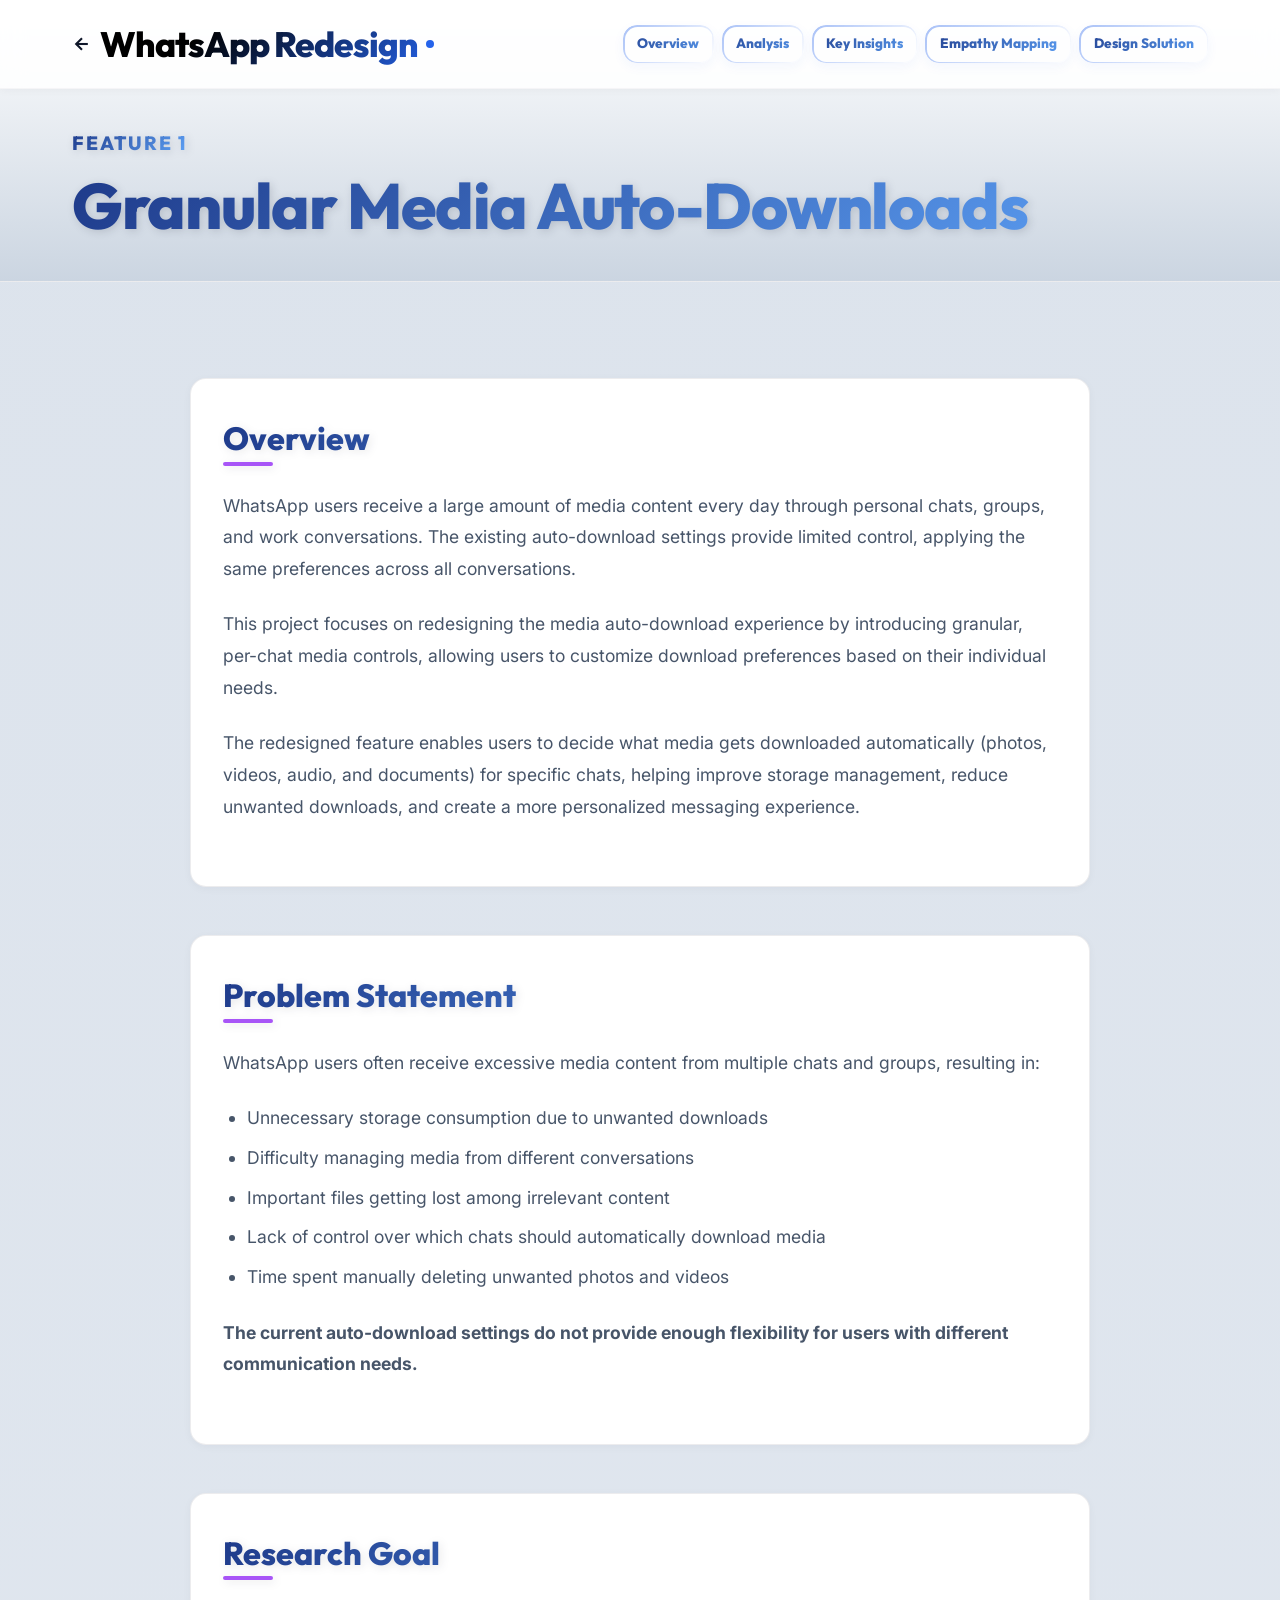
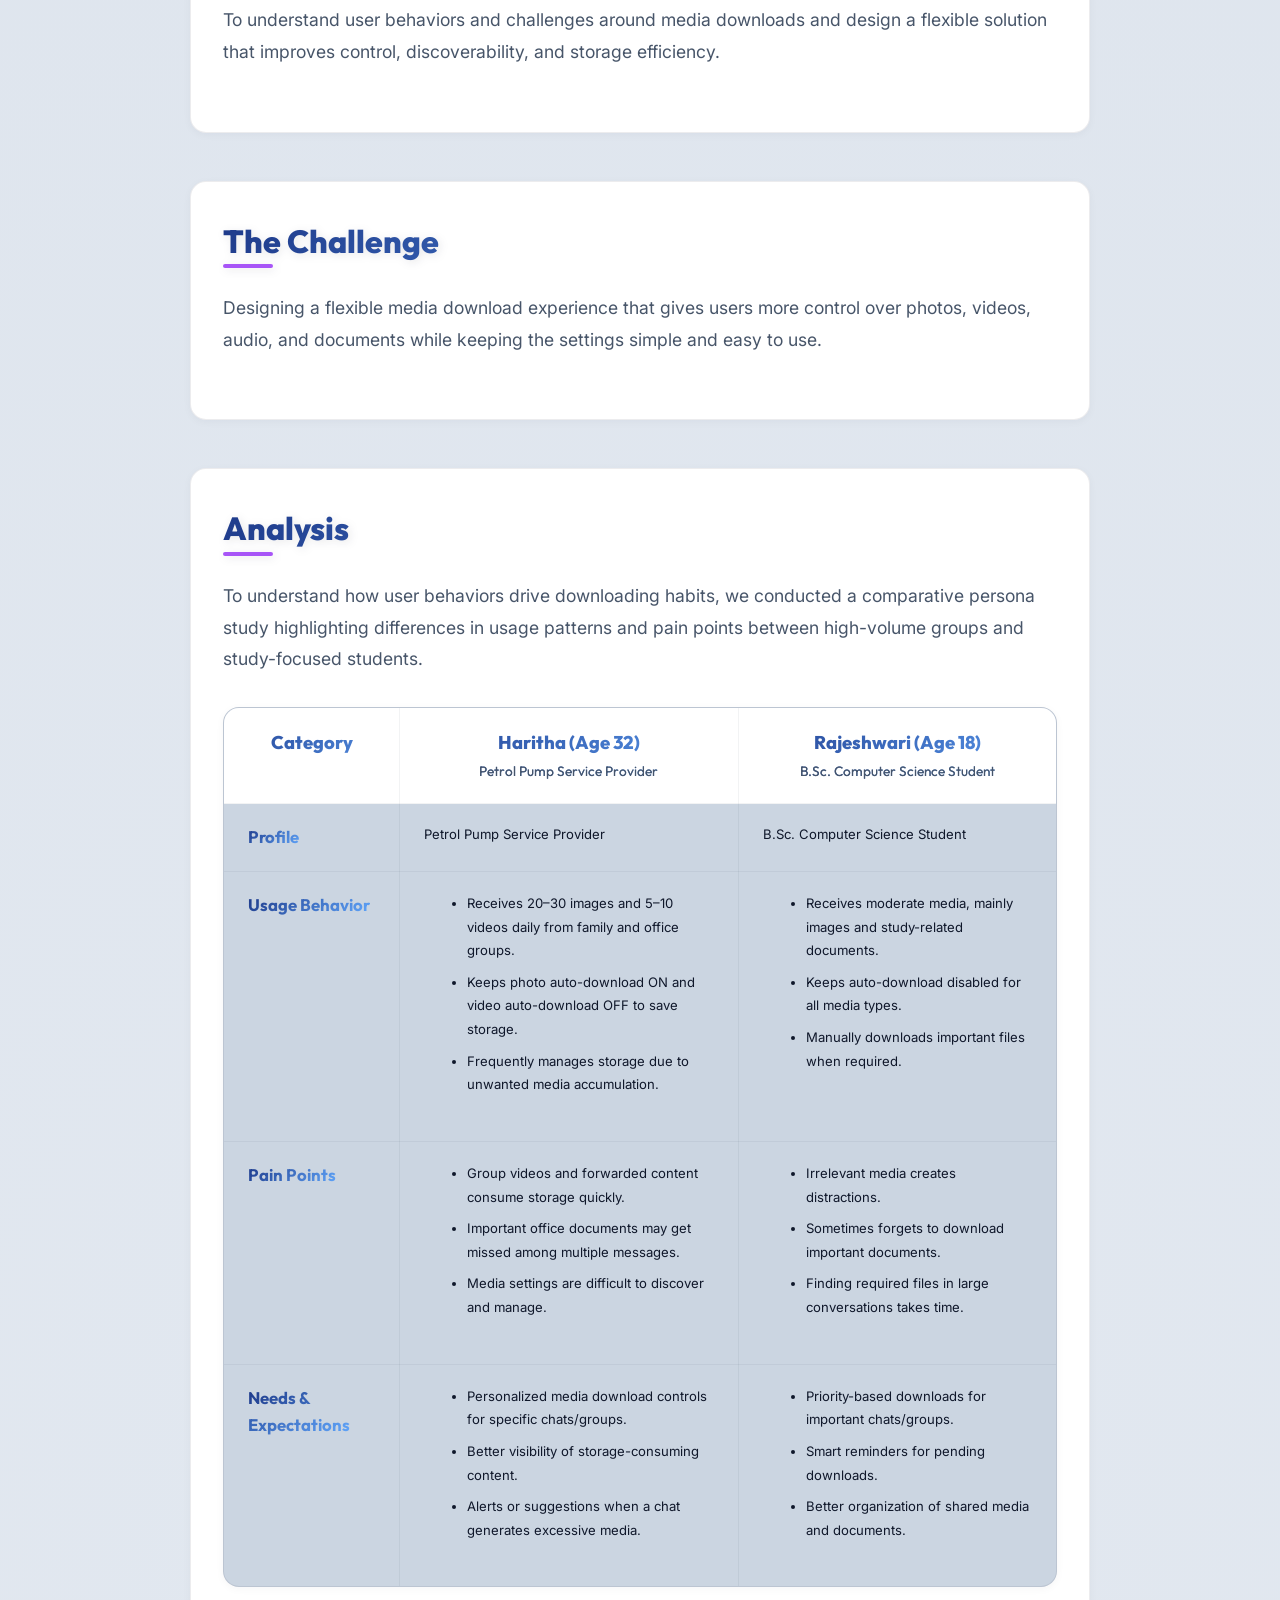
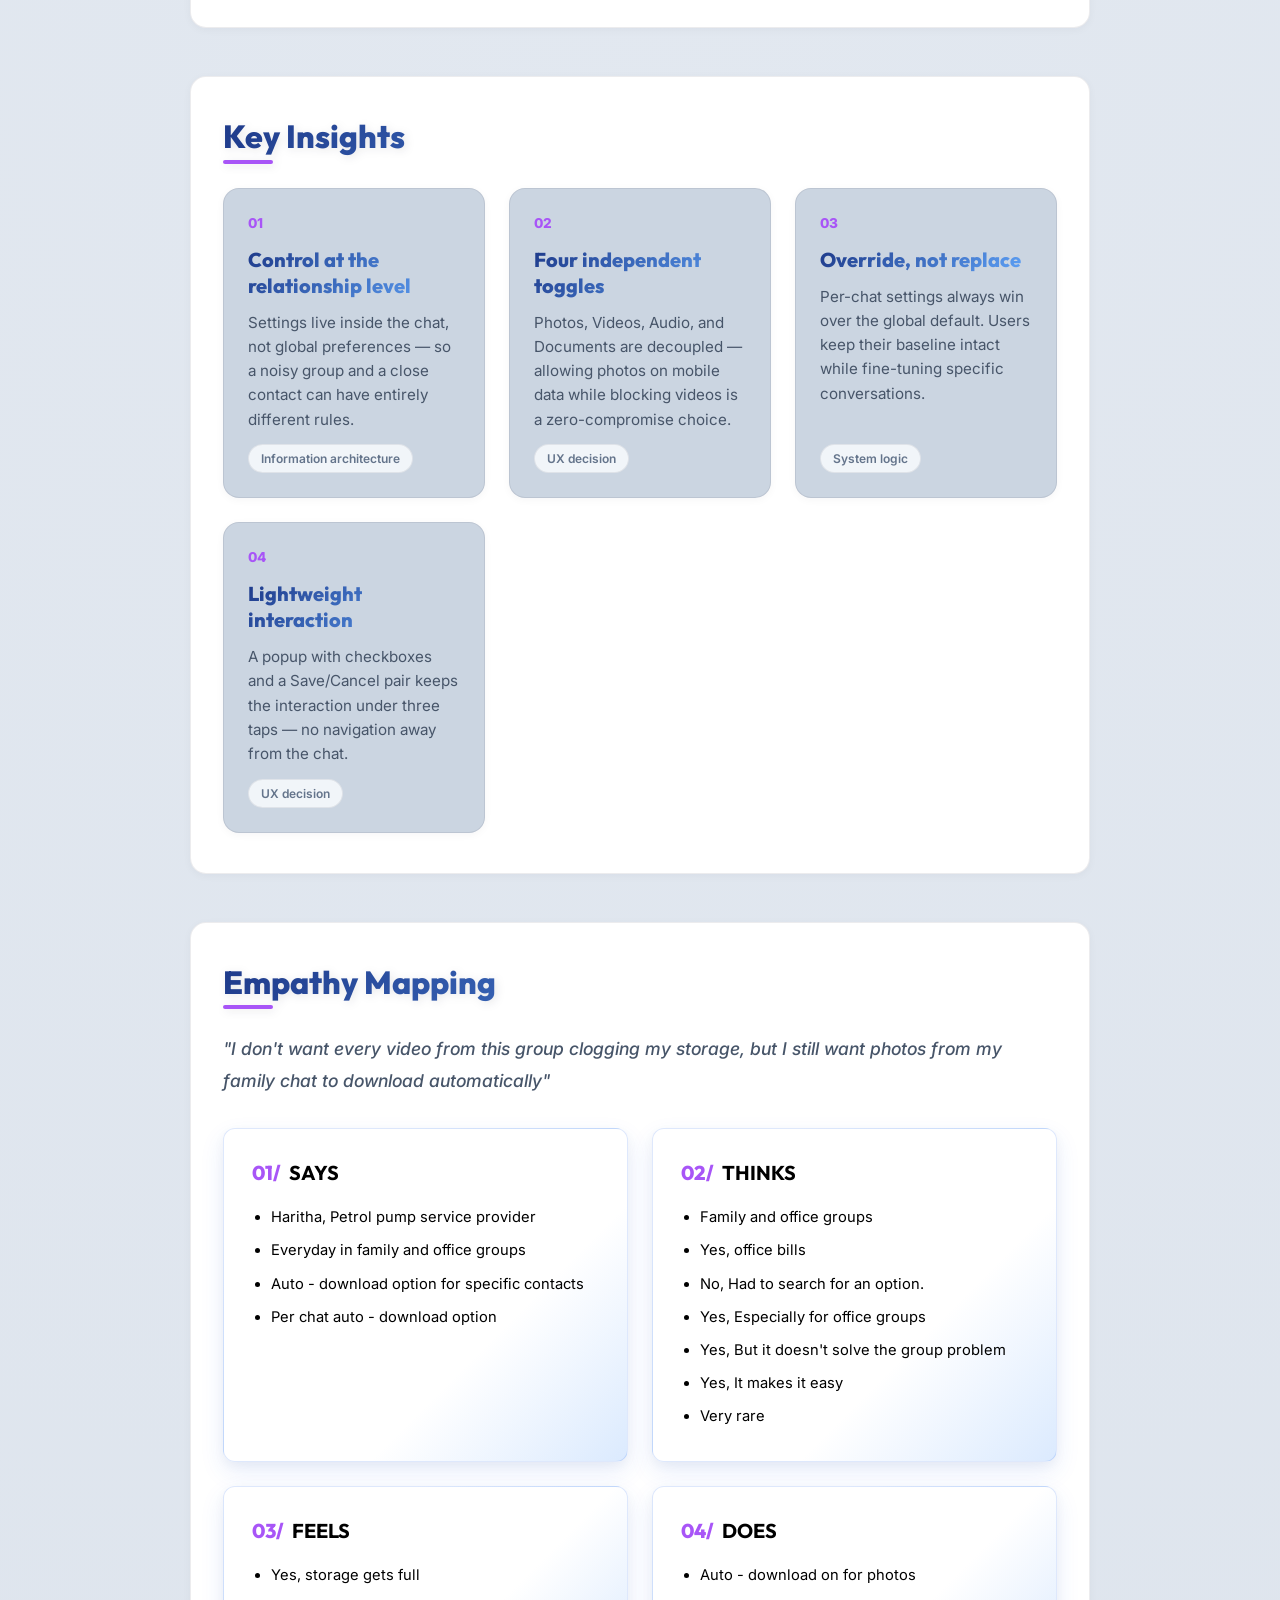
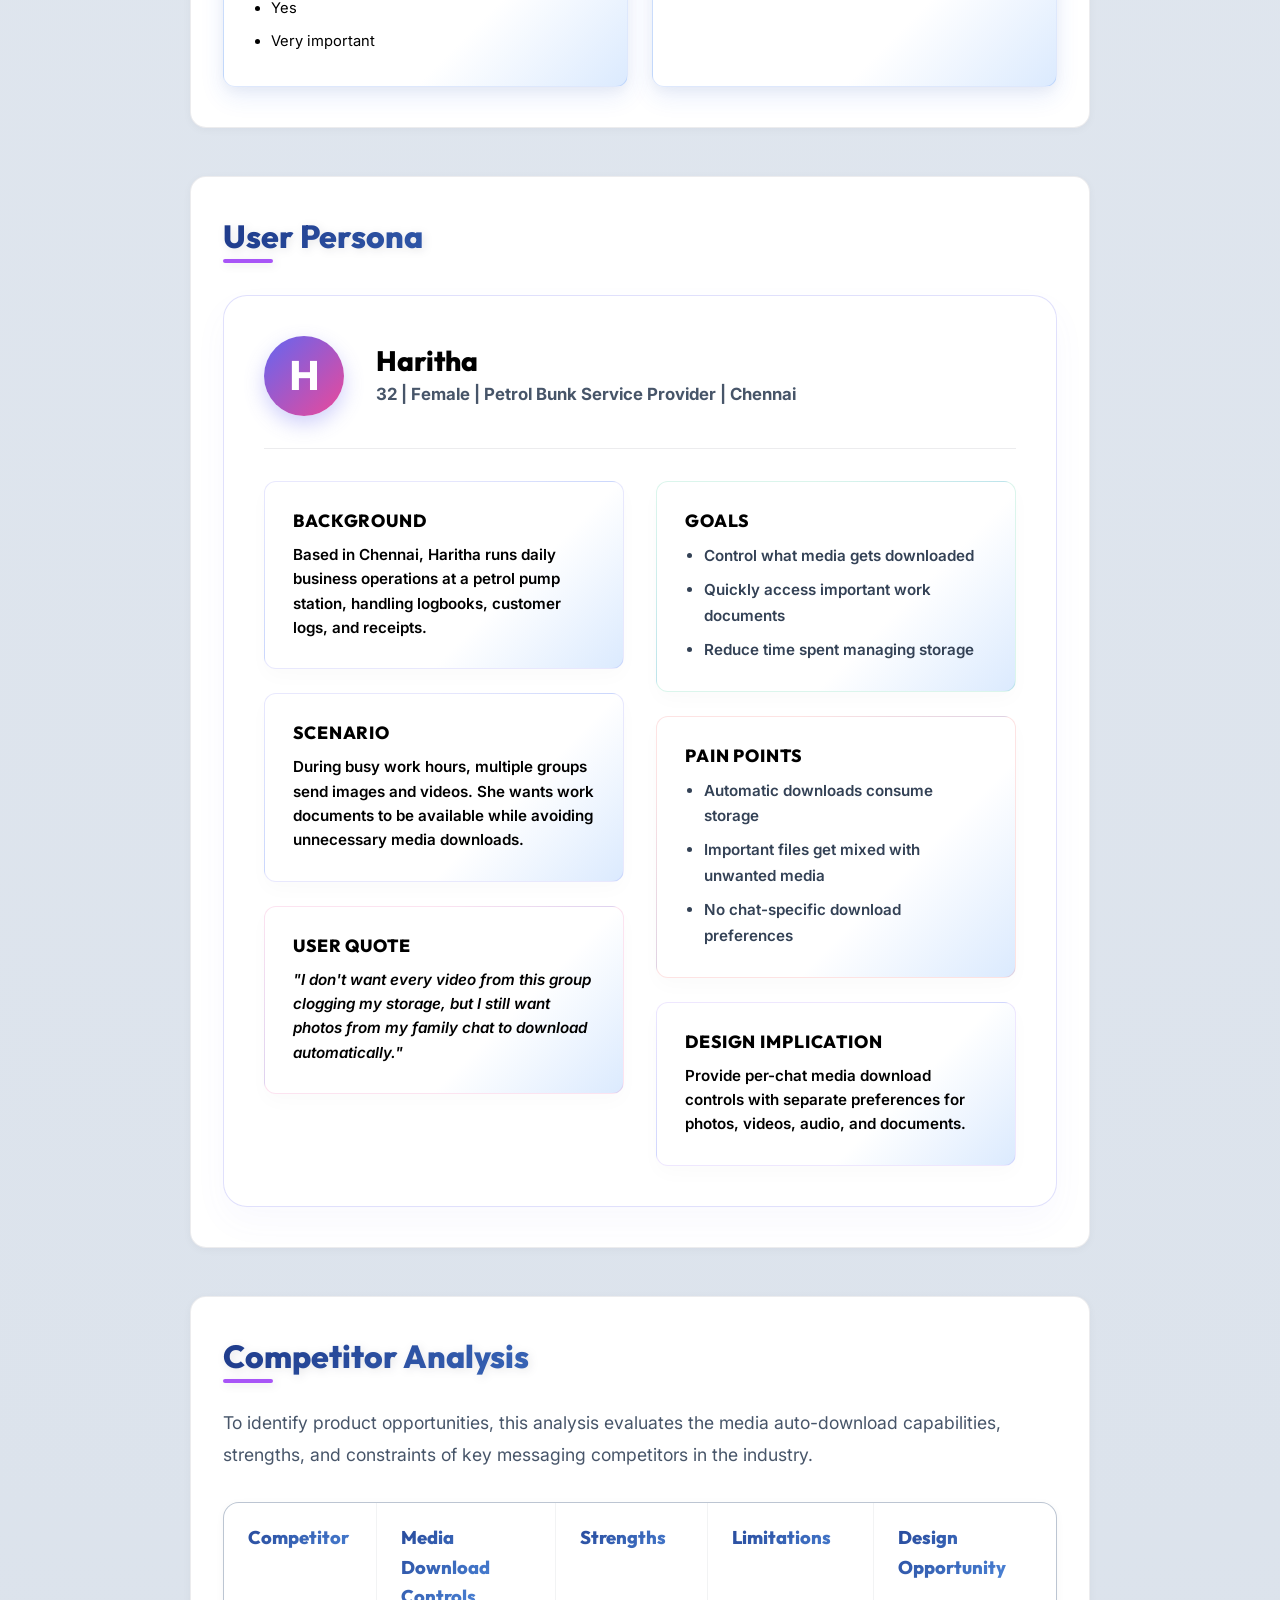
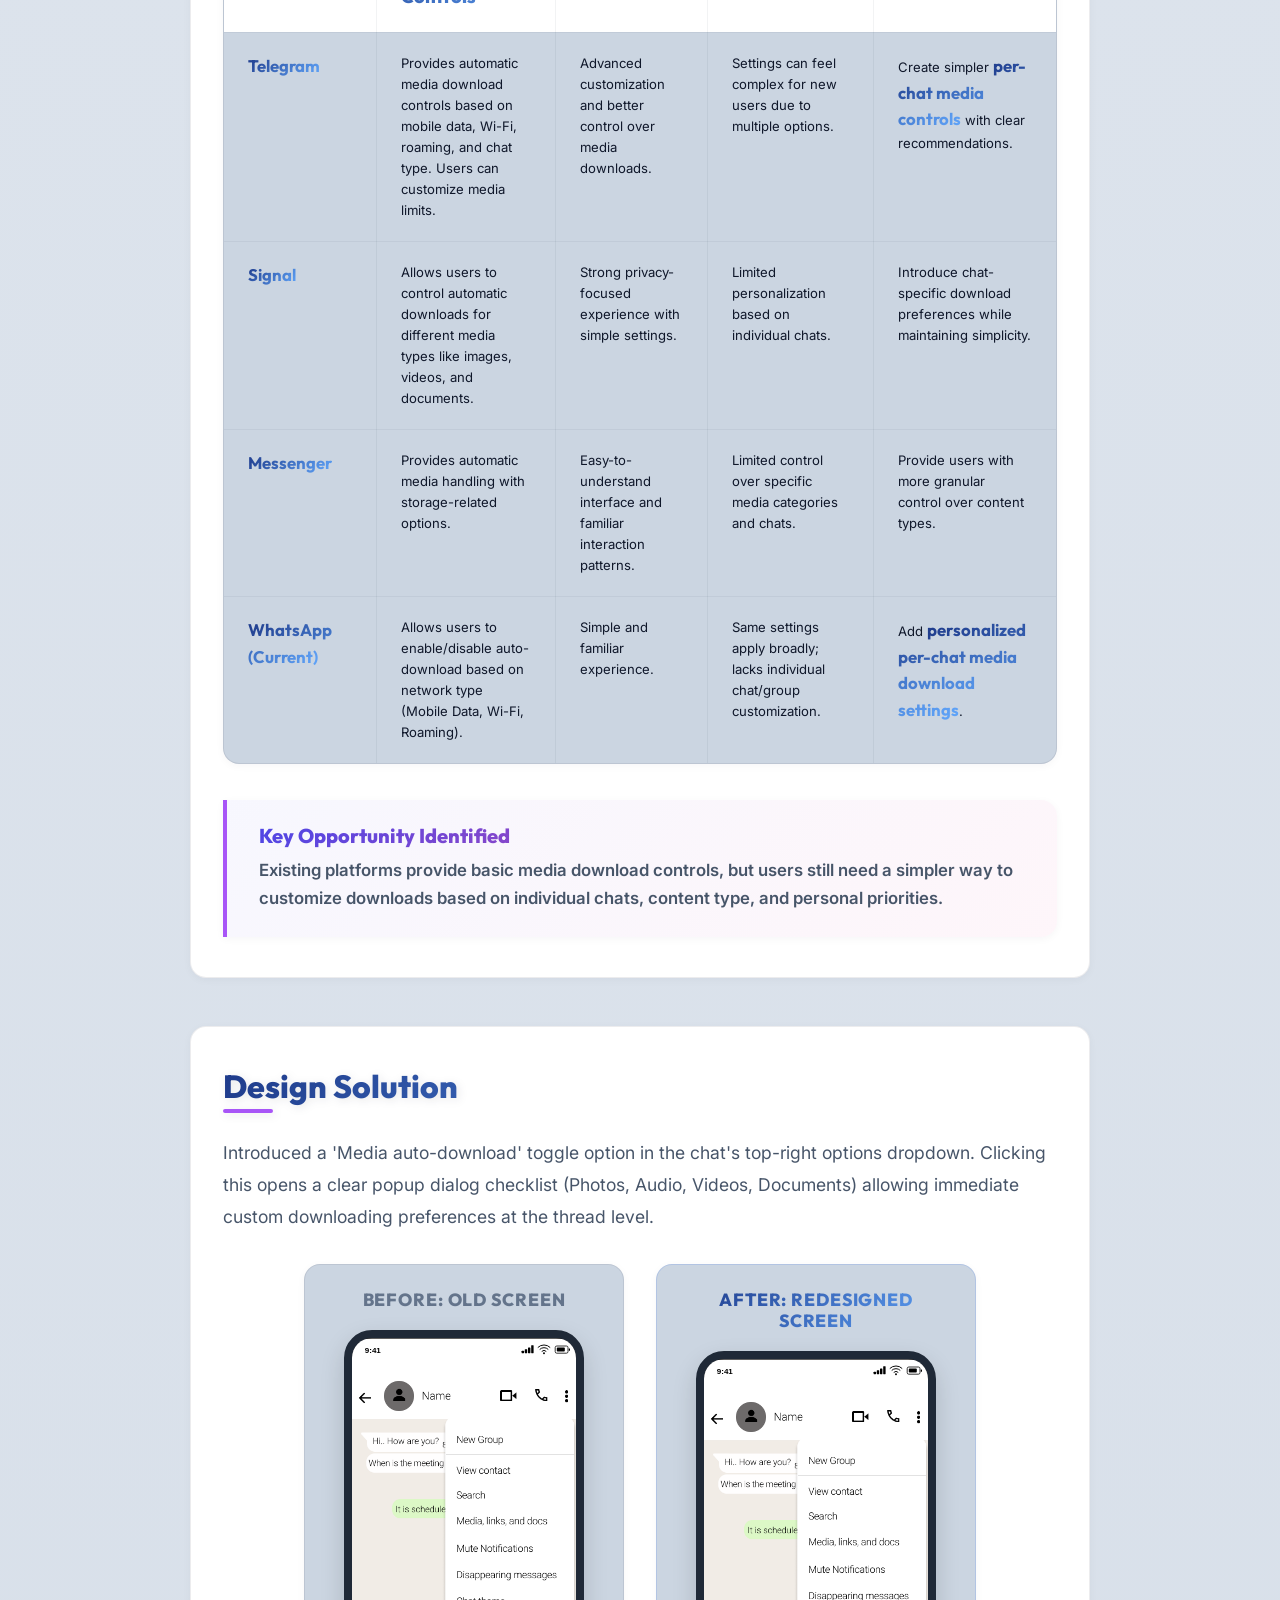
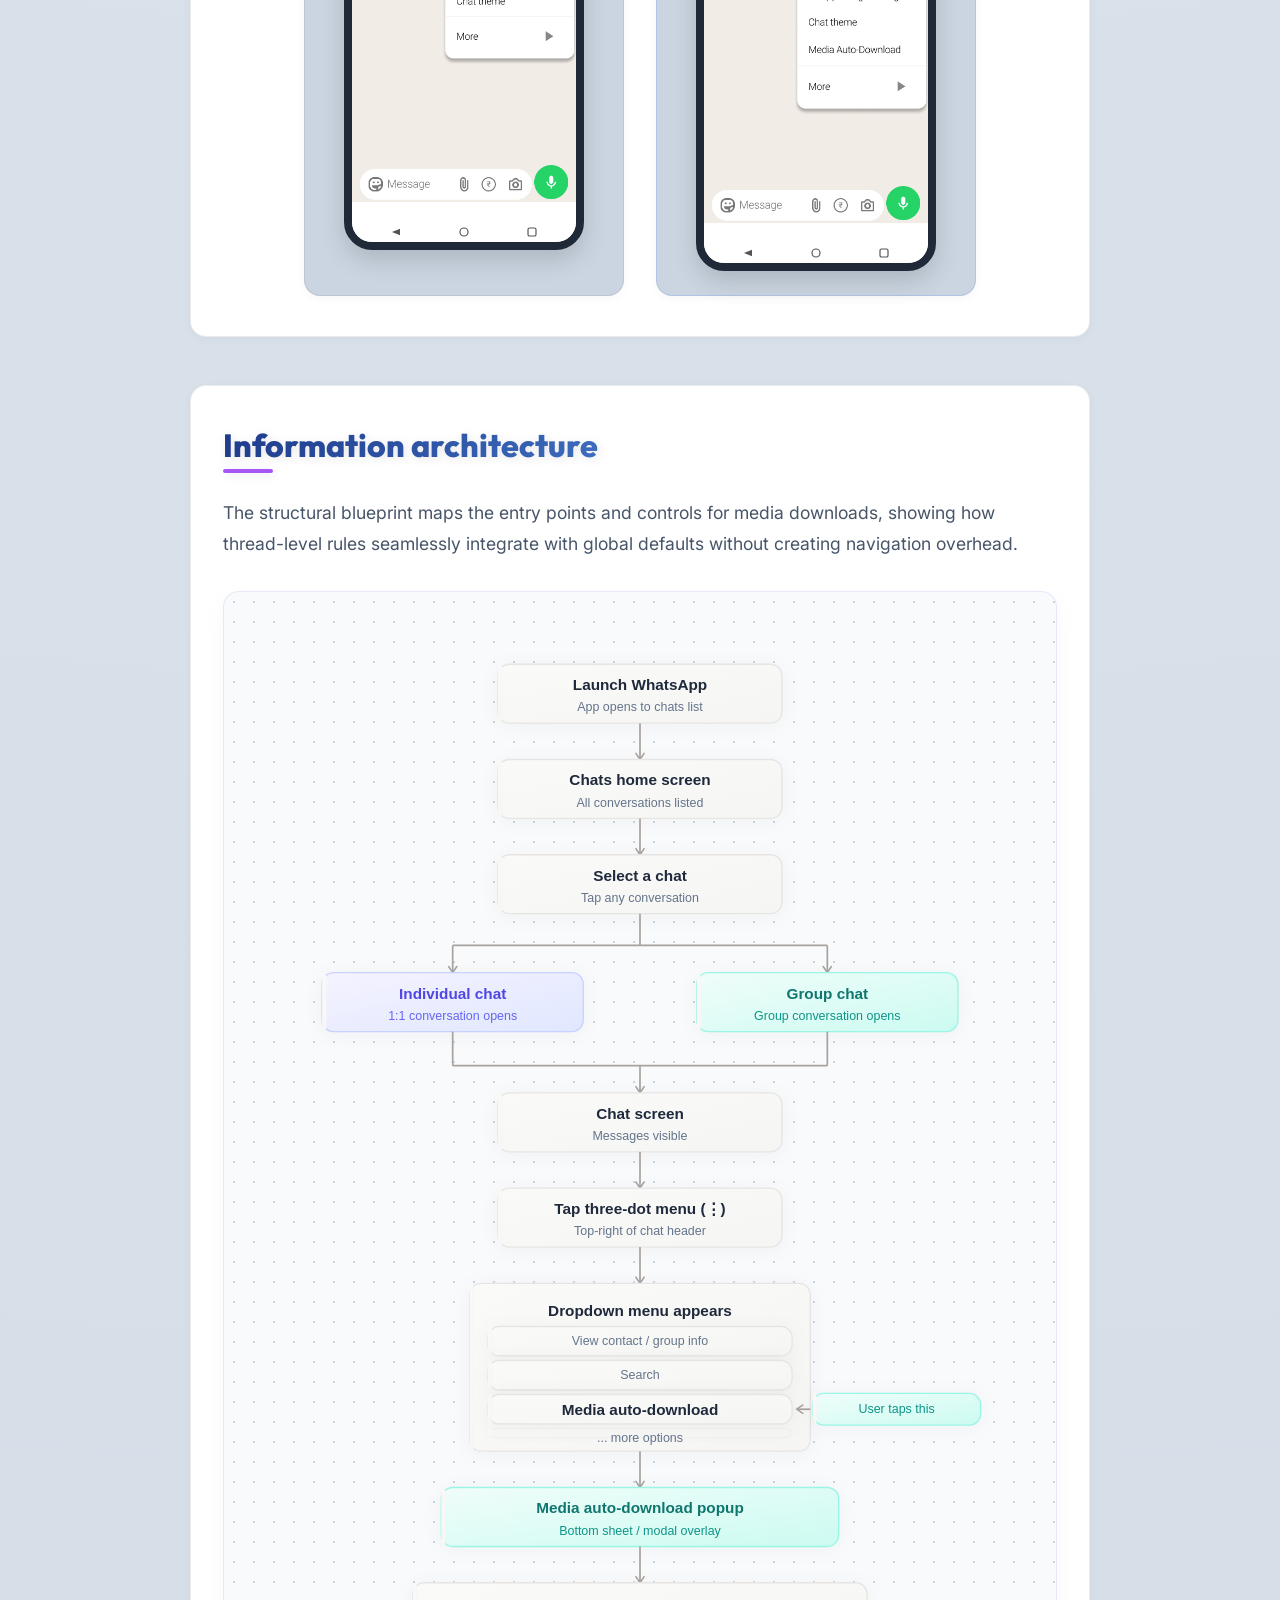
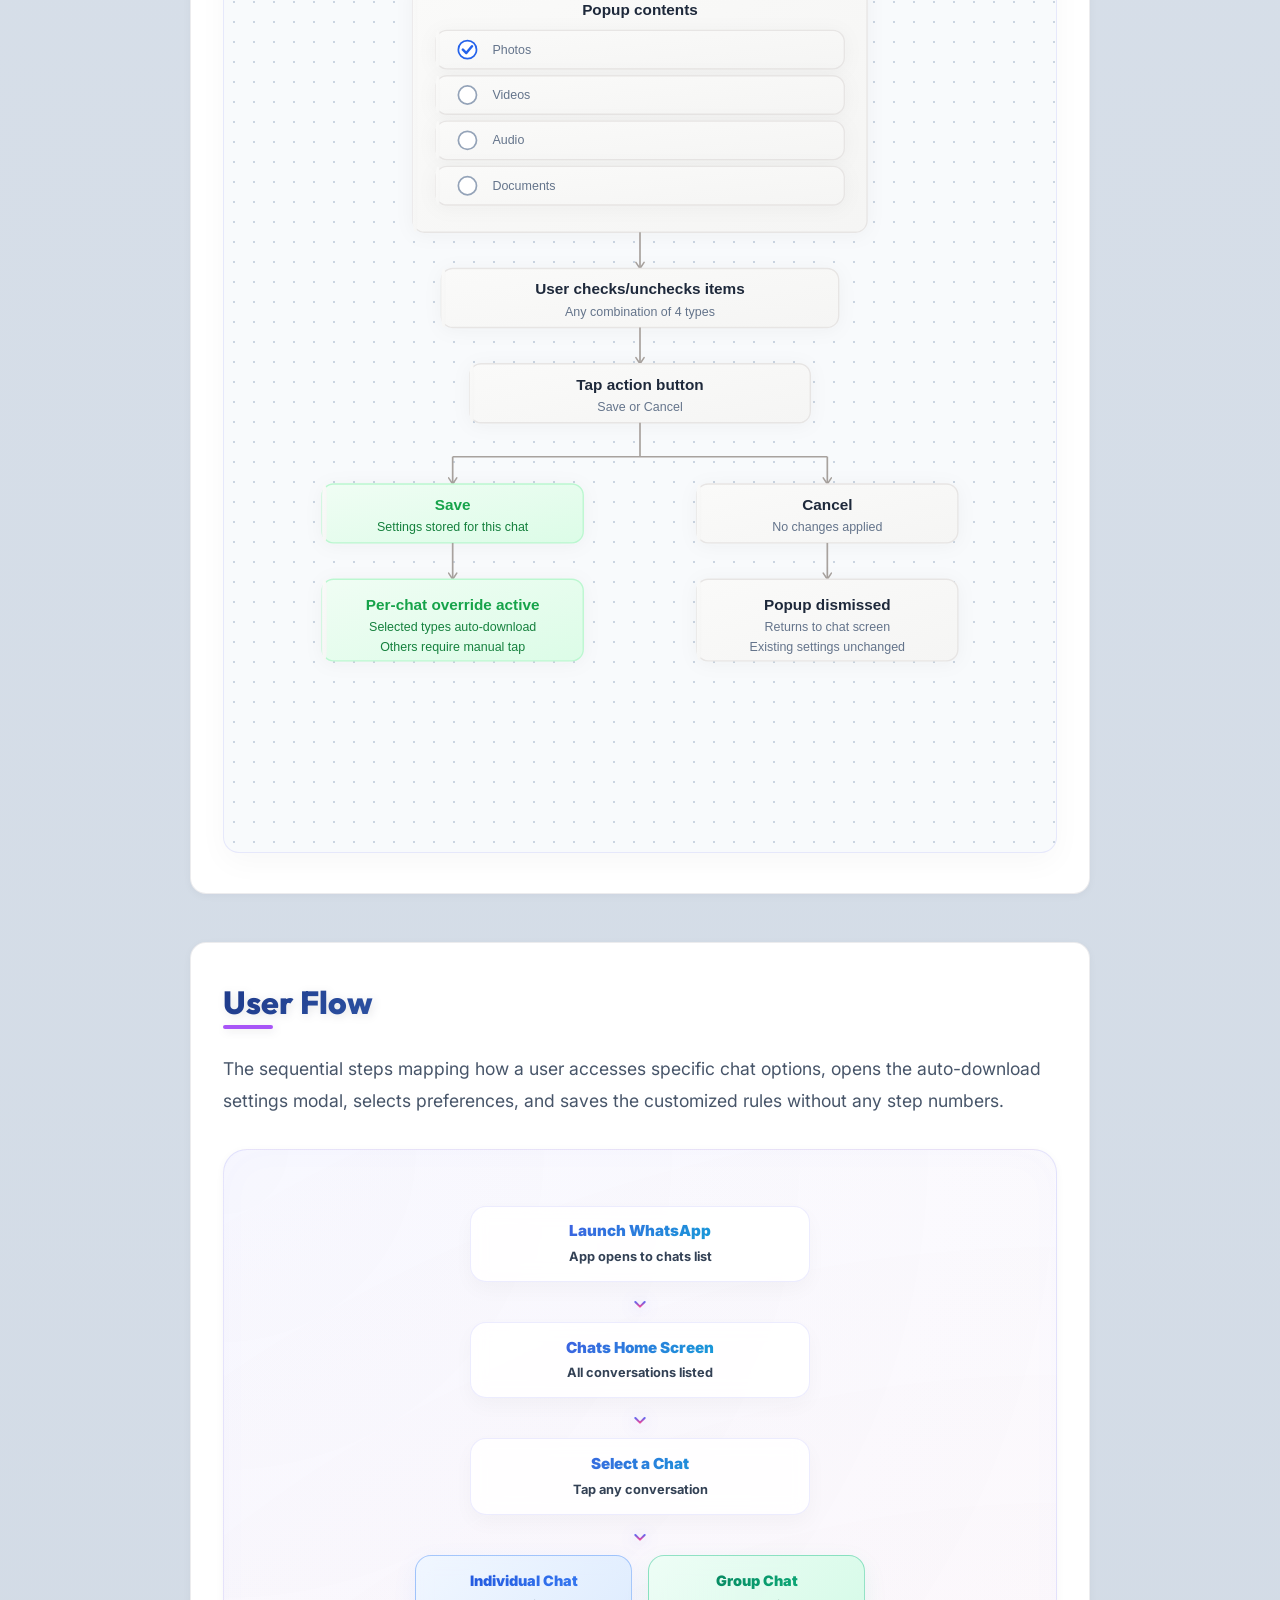
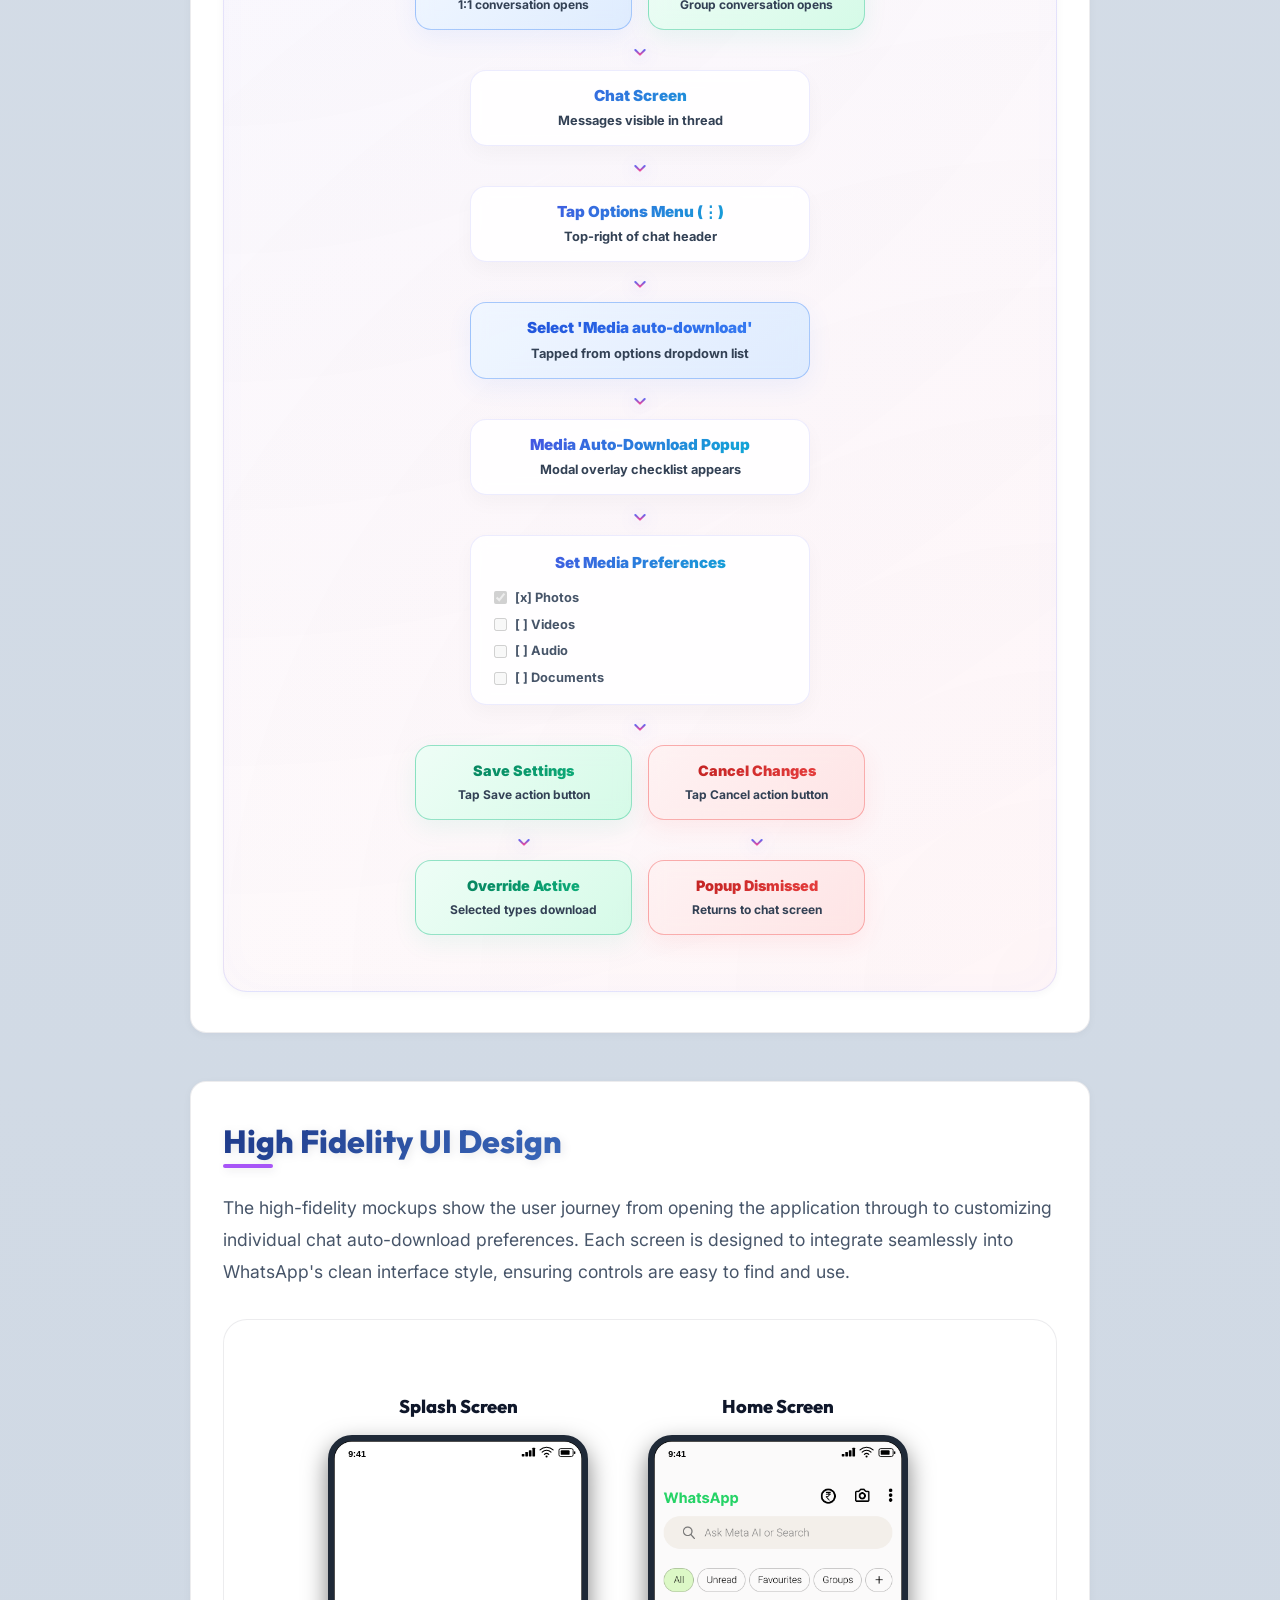
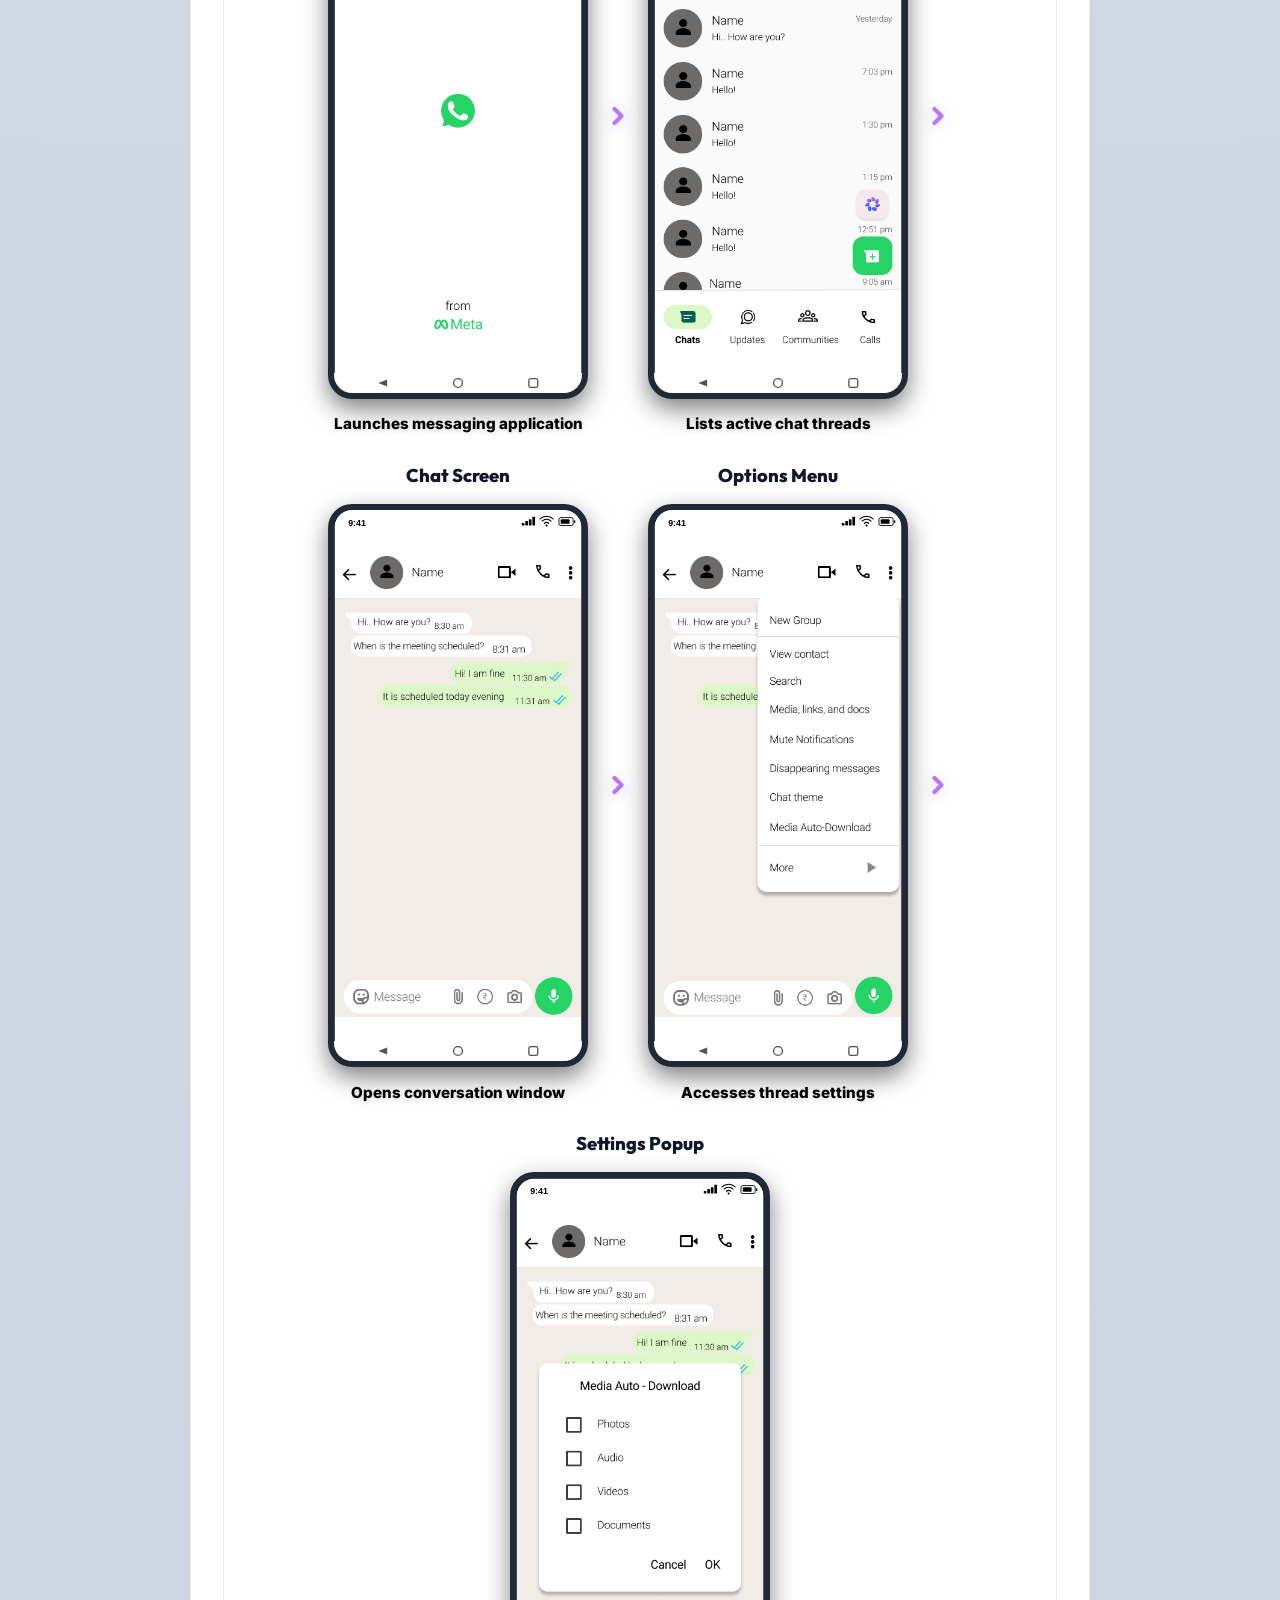
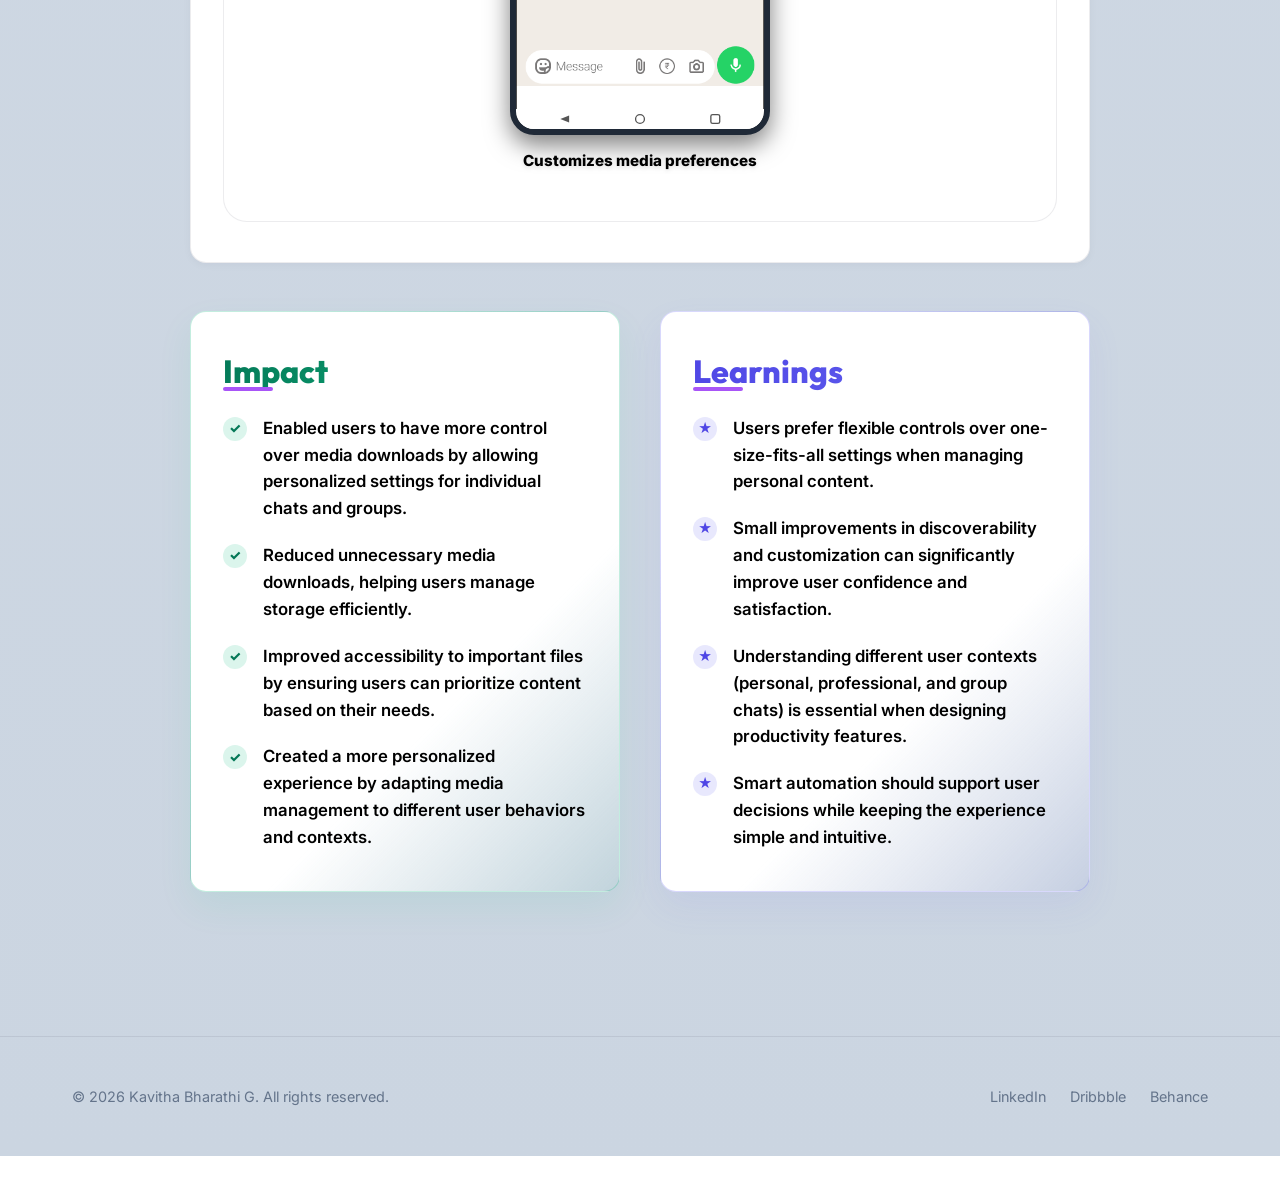
==== granular_media_downloads.html @ c8f40b6c "Update portfolio case studies, user personas, and competitor analysis" ====
<!DOCTYPE html>
<html lang="en" data-theme="light">
<head>
    <meta charset="UTF-8">
    <meta name="viewport" content="width=device-width, initial-scale=1.0">
    <title>Granular Media Auto-Downloads Case Study — UX/UI Portfolio</title>
    <meta name="description" content="Detailed design case study of Granular Media Auto-Downloads in WhatsApp.">
    <link rel="stylesheet" href="style.css">
    <style>
        .case-study-hero {
            padding: 8rem 0 2rem 0;
            background: linear-gradient(180deg, var(--bg-secondary) 0%, var(--bg-primary) 100%);
            border-bottom: 1px solid var(--border-color);
        }
        .case-grid {
            display: block;
            max-width: 900px;
            margin: 0 auto;
        }
        .case-content {
            padding: 6rem 0;
        }
        .case-section {
            background-color: var(--bg-secondary);
            border: 1px solid var(--border-color);
            border-radius: var(--radius-md);
            padding: 2.5rem 2rem;
            margin-bottom: 3rem;
            box-shadow: var(--shadow-sm);
            transition: var(--transition-smooth);
        }
        .case-section:hover {
            transform: translateY(-2px);
            box-shadow: var(--shadow-md);
            border-color: rgba(37, 99, 235, 0.15);
        }
        .case-section h2 {
            font-size: 2rem;
            margin-bottom: 1.5rem;
            position: relative;
            padding-bottom: 0.5rem;
        }
        .case-section h2::after {
            content: '';
            position: absolute;
            left: 0;
            bottom: 0;
            width: 50px;
            height: 4px;
            background: var(--accent);
            border-radius: 2px;
        }
        .case-section p {
            font-size: 1.1rem;
            line-height: 1.8;
            color: var(--text-secondary);
            margin-bottom: 1.5rem;
        }
        .case-section ul {
            margin-left: 1.5rem;
            margin-bottom: 1.5rem;
            color: var(--text-secondary);
            font-size: 1.1rem;
            line-height: 1.8;
        }
        .case-section li {
            margin-bottom: 0.5rem;
        }
        .gallery-container {
            margin-top: 2rem;
            background: var(--bg-secondary);
            border: 1px solid var(--border-color);
            border-radius: var(--radius-lg);
            padding: 3rem 2rem;
        }
    </style>
</head>
<body>

    <!-- Navigation Header -->
    <nav class="navbar scrolled case-study-nav" id="navbar">
        <div class="container">
            <a href="index.html" class="logo interactive" style="display: flex; align-items: center; gap: 0.5rem;">
                <svg width="20" height="20" viewBox="0 0 24 24" fill="none" stroke="currentColor" stroke-width="2.5" style="transition: transform 0.3s ease;"><line x1="19" y1="12" x2="5" y2="12"></line><polyline points="12 19 5 12 12 5"></polyline></svg>
                WhatsApp Redesign<span class="logo-dot"></span>
            </a>
            <div class="nav-right" style="display: flex;">
                <a href="#overview" class="nav-item-box interactive">Overview</a>
                <a href="#analysis" class="nav-item-box interactive">Analysis</a>
                <a href="#insights" class="nav-item-box interactive">Key Insights</a>
                <a href="#empathy" class="nav-item-box interactive">Empathy Mapping</a>
                <a href="#solution" class="nav-item-box interactive">Design Solution</a>
            </div>
        </div>
    </nav>

    <!-- Case Study Hero -->
    <header class="case-study-hero">
        <div class="container">
            <span class="modal-feature-tag">Feature 1</span>
            <h1 class="modal-feature-title" style="margin-bottom: 0.5rem;">Granular Media Auto-Downloads</h1>
        </div>
    </header>

    <!-- Main Content -->
    <main class="case-content">
        <div class="container">
            <div class="case-grid">
                <div class="main-column">
                    <!-- Overview -->
                    <section class="case-section" id="overview">
                        <h2>Overview</h2>
                        <p>
                            WhatsApp users receive a large amount of media content every day through personal chats, groups, and work conversations. The existing auto-download settings provide limited control, applying the same preferences across all conversations.
                        </p>
                        <p>
                            This project focuses on redesigning the media auto-download experience by introducing granular, per-chat media controls, allowing users to customize download preferences based on their individual needs.
                        </p>
                        <p>
                            The redesigned feature enables users to decide what media gets downloaded automatically (photos, videos, audio, and documents) for specific chats, helping improve storage management, reduce unwanted downloads, and create a more personalized messaging experience.
                        </p>
                    </section>

                    <!-- Problem Statement -->
                    <section class="case-section" id="problem">
                        <h2>Problem Statement</h2>
                        <p>
                            WhatsApp users often receive excessive media content from multiple chats and groups, resulting in:
                        </p>
                        <ul>
                            <li>Unnecessary storage consumption due to unwanted downloads</li>
                            <li>Difficulty managing media from different conversations</li>
                            <li>Important files getting lost among irrelevant content</li>
                            <li>Lack of control over which chats should automatically download media</li>
                            <li>Time spent manually deleting unwanted photos and videos</li>
                        </ul>
                        <p>
                            <strong>The current auto-download settings do not provide enough flexibility for users with different communication needs.</strong>
                        </p>
                    </section>

                    <!-- Research Goal -->
                    <section class="case-section" id="research">
                        <h2>Research Goal</h2>
                        <p>
                            To understand user behaviors and challenges around media downloads and design a flexible solution that improves control, discoverability, and storage efficiency.
                        </p>
                    </section>

                    <!-- The Challenge -->
                    <section class="case-section" id="challenge">
                        <h2>The Challenge</h2>
                        <p>
                            Designing a flexible media download experience that gives users more control over photos, videos, audio, and documents while keeping the settings simple and easy to use.
                        </p>
                    </section>

                    <!-- Analysis -->
                    <section class="case-section" id="analysis">
                        <h2>Analysis</h2>
                        <p>
                            To understand how user behaviors drive downloading habits, we conducted a comparative persona study highlighting differences in usage patterns and pain points between high-volume groups and study-focused students.
                        </p>
                        <div class="analysis-table-container">
                            <table class="analysis-table">
                                <thead>
                                    <tr>
                                        <th>Category</th>
                                        <th>Haritha (Age 32)<br><span style="font-size: 0.85rem; font-weight: normal; color: var(--text-secondary);">Petrol Pump Service Provider</span></th>
                                        <th>Rajeshwari (Age 18)<br><span style="font-size: 0.85rem; font-weight: normal; color: var(--text-secondary);">B.Sc. Computer Science Student</span></th>
                                    </tr>
                                </thead>
                                <tbody>
                                    <tr>
                                        <td><strong>Profile</strong></td>
                                        <td>Petrol Pump Service Provider</td>
                                        <td>B.Sc. Computer Science Student</td>
                                    </tr>
                                    <tr>
                                        <td><strong>Usage Behavior</strong></td>
                                        <td>
                                            <ul>
                                                <li>Receives 20–30 images and 5–10 videos daily from family and office groups.</li>
                                                <li>Keeps photo auto-download ON and video auto-download OFF to save storage.</li>
                                                <li>Frequently manages storage due to unwanted media accumulation.</li>
                                            </ul>
                                        </td>
                                        <td>
                                            <ul>
                                                <li>Receives moderate media, mainly images and study-related documents.</li>
                                                <li>Keeps auto-download disabled for all media types.</li>
                                                <li>Manually downloads important files when required.</li>
                                            </ul>
                                        </td>
                                    </tr>
                                    <tr>
                                        <td><strong>Pain Points</strong></td>
                                        <td>
                                            <ul>
                                                <li>Group videos and forwarded content consume storage quickly.</li>
                                                <li>Important office documents may get missed among multiple messages.</li>
                                                <li>Media settings are difficult to discover and manage.</li>
                                            </ul>
                                        </td>
                                        <td>
                                            <ul>
                                                <li>Irrelevant media creates distractions.</li>
                                                <li>Sometimes forgets to download important documents.</li>
                                                <li>Finding required files in large conversations takes time.</li>
                                            </ul>
                                        </td>
                                    </tr>
                                    <tr>
                                        <td><strong>Needs & Expectations</strong></td>
                                        <td>
                                            <ul>
                                                <li>Personalized media download controls for specific chats/groups.</li>
                                                <li>Better visibility of storage-consuming content.</li>
                                                <li>Alerts or suggestions when a chat generates excessive media.</li>
                                            </ul>
                                        </td>
                                        <td>
                                            <ul>
                                                <li>Priority-based downloads for important chats/groups.</li>
                                                <li>Smart reminders for pending downloads.</li>
                                                <li>Better organization of shared media and documents.</li>
                                            </ul>
                                        </td>
                                    </tr>
                                </tbody>
                            </table>
                        </div>
                    </section>

                    <!-- Key Insights -->
                    <section class="case-section" id="insights">
                        <h2>Key Insights</h2>
                        <div class="insights-grid" style="display: grid; grid-template-columns: repeat(auto-fit, minmax(220px, 1fr)); gap: 1.5rem; margin-top: 1.5rem;">
                            <!-- Card 1 -->
                            <div class="insight-card" style="background-color: var(--bg-primary); border: 1px solid var(--border-color); border-radius: var(--radius-md); padding: 1.5rem; display: flex; flex-direction: column; gap: 0.75rem; box-shadow: var(--shadow-sm); transition: var(--transition-smooth);">
                                <span style="font-size: 0.85rem; font-weight: 800; color: var(--accent);">01</span>
                                <h3 style="font-size: 1.25rem; font-weight: 800; margin: 0; background: linear-gradient(135deg, #1E3A8A 0%, #60A5FA 100%); -webkit-background-clip: text; -webkit-text-fill-color: transparent; filter: none; line-height: 1.3;">Control at the relationship level</h3>
                                <p style="font-size: 0.95rem; color: var(--text-secondary); line-height: 1.6; margin: 0;">Settings live inside the chat, not global preferences — so a noisy group and a close contact can have entirely different rules.</p>
                                <span style="font-size: 0.75rem; font-weight: 600; padding: 0.25rem 0.75rem; background-color: var(--bg-tertiary); border: 1px solid var(--border-color); border-radius: var(--radius-xl); color: var(--text-muted); width: fit-content; margin-top: auto;">Information architecture</span>
                            </div>
                            <!-- Card 2 -->
                            <div class="insight-card" style="background-color: var(--bg-primary); border: 1px solid var(--border-color); border-radius: var(--radius-md); padding: 1.5rem; display: flex; flex-direction: column; gap: 0.75rem; box-shadow: var(--shadow-sm); transition: var(--transition-smooth);">
                                <span style="font-size: 0.85rem; font-weight: 800; color: var(--accent);">02</span>
                                <h3 style="font-size: 1.25rem; font-weight: 800; margin: 0; background: linear-gradient(135deg, #1E3A8A 0%, #60A5FA 100%); -webkit-background-clip: text; -webkit-text-fill-color: transparent; filter: none; line-height: 1.3;">Four independent toggles</h3>
                                <p style="font-size: 0.95rem; color: var(--text-secondary); line-height: 1.6; margin: 0;">Photos, Videos, Audio, and Documents are decoupled — allowing photos on mobile data while blocking videos is a zero-compromise choice.</p>
                                <span style="font-size: 0.75rem; font-weight: 600; padding: 0.25rem 0.75rem; background-color: var(--bg-tertiary); border: 1px solid var(--border-color); border-radius: var(--radius-xl); color: var(--text-muted); width: fit-content; margin-top: auto;">UX decision</span>
                            </div>
                            <!-- Card 3 -->
                            <div class="insight-card" style="background-color: var(--bg-primary); border: 1px solid var(--border-color); border-radius: var(--radius-md); padding: 1.5rem; display: flex; flex-direction: column; gap: 0.75rem; box-shadow: var(--shadow-sm); transition: var(--transition-smooth);">
                                <span style="font-size: 0.85rem; font-weight: 800; color: var(--accent);">03</span>
                                <h3 style="font-size: 1.25rem; font-weight: 800; margin: 0; background: linear-gradient(135deg, #1E3A8A 0%, #60A5FA 100%); -webkit-background-clip: text; -webkit-text-fill-color: transparent; filter: none; line-height: 1.3;">Override, not replace</h3>
                                <p style="font-size: 0.95rem; color: var(--text-secondary); line-height: 1.6; margin: 0;">Per-chat settings always win over the global default. Users keep their baseline intact while fine-tuning specific conversations.</p>
                                <span style="font-size: 0.75rem; font-weight: 600; padding: 0.25rem 0.75rem; background-color: var(--bg-tertiary); border: 1px solid var(--border-color); border-radius: var(--radius-xl); color: var(--text-muted); width: fit-content; margin-top: auto;">System logic</span>
                            </div>
                            <!-- Card 4 -->
                            <div class="insight-card" style="background-color: var(--bg-primary); border: 1px solid var(--border-color); border-radius: var(--radius-md); padding: 1.5rem; display: flex; flex-direction: column; gap: 0.75rem; box-shadow: var(--shadow-sm); transition: var(--transition-smooth);">
                                <span style="font-size: 0.85rem; font-weight: 800; color: var(--accent);">04</span>
                                <h3 style="font-size: 1.25rem; font-weight: 800; margin: 0; background: linear-gradient(135deg, #1E3A8A 0%, #60A5FA 100%); -webkit-background-clip: text; -webkit-text-fill-color: transparent; filter: none; line-height: 1.3;">Lightweight interaction</h3>
                                <p style="font-size: 0.95rem; color: var(--text-secondary); line-height: 1.6; margin: 0;">A popup with checkboxes and a Save/Cancel pair keeps the interaction under three taps — no navigation away from the chat.</p>
                                <span style="font-size: 0.75rem; font-weight: 600; padding: 0.25rem 0.75rem; background-color: var(--bg-tertiary); border: 1px solid var(--border-color); border-radius: var(--radius-xl); color: var(--text-muted); width: fit-content; margin-top: auto;">UX decision</span>
                            </div>
                        </div>
                    </section>

                    <!-- Empathy Mapping -->
                    <section class="case-section" id="empathy">
                        <h2>Empathy Mapping</h2>
                        <p style="margin-bottom: 2rem; font-style: italic; font-weight: 500;">
                            "I don't want every video from this group clogging my storage, but I still want photos from my family chat to download automatically"
                        </p>
                        
                        <div class="empathy-grid" style="display: grid; grid-template-columns: repeat(auto-fit, minmax(350px, 1fr)); gap: 1.5rem;">
                            <!-- Says -->
                            <div class="empathy-card hero-ux-info-item" style="background: linear-gradient(135deg, #FFFFFF 65%, #DBEAFE 100%) !important; border: 1px solid rgba(37, 99, 235, 0.15); border-radius: 12px; padding: 2rem 1.75rem; box-shadow: 0 10px 25px rgba(37, 99, 235, 0.1), 0 4px 12px rgba(0, 0, 0, 0.04); transition: var(--transition-bounce);">
                                <h3 style="font-size: 1.25rem; font-weight: 700; color: #000000 !important; margin-bottom: 1.25rem; display: flex; align-items: center; gap: 0.5rem; background: none !important; -webkit-text-fill-color: initial !important; -webkit-background-clip: initial !important; filter: none;"><span style="color: var(--accent) !important; font-weight: 800;">01/</span> SAYS</h3>
                                <ul style="margin: 0; padding-left: 1.2rem; color: #000000 !important; font-size: 0.92rem; line-height: 1.7; list-style-type: disc;">
                                    <li style="margin-bottom: 0.5rem; color: #000000 !important;">Haritha, Petrol pump service provider</li>
                                    <li style="margin-bottom: 0.5rem; color: #000000 !important;">Everyday in family and office groups</li>
                                    <li style="margin-bottom: 0.5rem; color: #000000 !important;">Auto - download option for specific contacts</li>
                                    <li style="margin-bottom: 0; color: #000000 !important;">Per chat auto - download option</li>
                                </ul>
                            </div>

                            <!-- Thinks -->
                            <div class="empathy-card hero-ux-info-item" style="background: linear-gradient(135deg, #FFFFFF 65%, #DBEAFE 100%) !important; border: 1px solid rgba(37, 99, 235, 0.15); border-radius: 12px; padding: 2rem 1.75rem; box-shadow: 0 10px 25px rgba(37, 99, 235, 0.1), 0 4px 12px rgba(0, 0, 0, 0.04); transition: var(--transition-bounce);">
                                <h3 style="font-size: 1.25rem; font-weight: 700; color: #000000 !important; margin-bottom: 1.25rem; display: flex; align-items: center; gap: 0.5rem; background: none !important; -webkit-text-fill-color: initial !important; -webkit-background-clip: initial !important; filter: none;"><span style="color: var(--accent) !important; font-weight: 800;">02/</span> THINKS</h3>
                                <ul style="margin: 0; padding-left: 1.2rem; color: #000000 !important; font-size: 0.92rem; line-height: 1.7; list-style-type: disc;">
                                    <li style="margin-bottom: 0.5rem; color: #000000 !important;">Family and office groups</li>
                                    <li style="margin-bottom: 0.5rem; color: #000000 !important;">Yes, office bills</li>
                                    <li style="margin-bottom: 0.5rem; color: #000000 !important;">No, Had to search for an option.</li>
                                    <li style="margin-bottom: 0.5rem; color: #000000 !important;">Yes, Especially for office groups</li>
                                    <li style="margin-bottom: 0.5rem; color: #000000 !important;">Yes, But it doesn't solve the group problem</li>
                                    <li style="margin-bottom: 0.5rem; color: #000000 !important;">Yes, It makes it easy</li>
                                    <li style="margin-bottom: 0; color: #000000 !important;">Very rare</li>
                                </ul>
                            </div>

                            <!-- Feels -->
                            <div class="empathy-card hero-ux-info-item" style="background: linear-gradient(135deg, #FFFFFF 65%, #DBEAFE 100%) !important; border: 1px solid rgba(37, 99, 235, 0.15); border-radius: 12px; padding: 2rem 1.75rem; box-shadow: 0 10px 25px rgba(37, 99, 235, 0.1), 0 4px 12px rgba(0, 0, 0, 0.04); transition: var(--transition-bounce);">
                                <h3 style="font-size: 1.25rem; font-weight: 700; color: #000000 !important; margin-bottom: 1.25rem; display: flex; align-items: center; gap: 0.5rem; background: none !important; -webkit-text-fill-color: initial !important; -webkit-background-clip: initial !important; filter: none;"><span style="color: var(--accent) !important; font-weight: 800;">03/</span> FEELS</h3>
                                <ul style="margin: 0; padding-left: 1.2rem; color: #000000 !important; font-size: 0.92rem; line-height: 1.7; list-style-type: disc;">
                                    <li style="margin-bottom: 0.5rem; color: #000000 !important;">Yes, storage gets full</li>
                                    <li style="margin-bottom: 0.5rem; color: #000000 !important;">Yes</li>
                                    <li style="margin-bottom: 0; color: #000000 !important;">Very important</li>
                                </ul>
                            </div>

                            <!-- Does -->
                            <div class="empathy-card hero-ux-info-item" style="background: linear-gradient(135deg, #FFFFFF 65%, #DBEAFE 100%) !important; border: 1px solid rgba(37, 99, 235, 0.15); border-radius: 12px; padding: 2rem 1.75rem; box-shadow: 0 10px 25px rgba(37, 99, 235, 0.1), 0 4px 12px rgba(0, 0, 0, 0.04); transition: var(--transition-bounce);">
                                <h3 style="font-size: 1.25rem; font-weight: 700; color: #000000 !important; margin-bottom: 1.25rem; display: flex; align-items: center; gap: 0.5rem; background: none !important; -webkit-text-fill-color: initial !important; -webkit-background-clip: initial !important; filter: none;"><span style="color: var(--accent) !important; font-weight: 800;">04/</span> DOES</h3>
                                <ul style="margin: 0; padding-left: 1.2rem; color: #000000 !important; font-size: 0.92rem; line-height: 1.7; list-style-type: disc;">
                                    <li style="margin-bottom: 0; color: #000000 !important;">Auto - download on for photos</li>
                                </ul>
                            </div>
                        </div>
                    </section>

                    <!-- User Persona -->
                    <section class="case-section" id="persona">
                        <h2>User Persona</h2>
                        <div class="persona-card" style="margin-top: 2rem; background: linear-gradient(135deg, #ffffff 0%, var(--bg-secondary) 100%); border: 1.5px solid rgba(99, 102, 241, 0.2); border-radius: var(--radius-lg); padding: 2.5rem; box-shadow: 0 15px 35px rgba(99, 102, 241, 0.04); display: flex; flex-direction: column; gap: 2rem;">
                            <!-- Header Grid -->
                            <div style="display: flex; gap: 2rem; align-items: center; flex-wrap: wrap;">
                                <div style="width: 80px; height: 80px; border-radius: 50%; background: linear-gradient(135deg, #6366f1 0%, #ec4899 100%); display: flex; align-items: center; justify-content: center; font-size: 2.5rem; color: #ffffff; font-weight: 800; box-shadow: 0 8px 20px rgba(99, 102, 241, 0.3);">
                                    H
                                </div>
                                <div style="display: flex; flex-direction: column; gap: 0.25rem;">
                                    <h3 style="font-size: 1.75rem; font-weight: 800; color: #000000 !important; margin: 0; background: none; -webkit-text-fill-color: initial; -webkit-background-clip: initial; filter: none;">Haritha</h3>
                                    <span style="font-size: 1.05rem; font-weight: 700; color: var(--text-secondary);">32 | Female | Petrol Bunk Service Provider | Chennai</span>
                                </div>
                            </div>

                            <hr style="border: 0; border-top: 1px solid var(--border-color); margin: 0;">

                            <!-- Content Grid -->
                            <div style="display: grid; grid-template-columns: repeat(auto-fit, minmax(280px, 1fr)); gap: 2rem;">
                                <!-- Left Column: Background, Scenario & Quote -->
                                <div style="display: flex; flex-direction: column; gap: 1.5rem;">
                                    <!-- Background -->
                                    <div class="hero-ux-info-item" style="background: #ffffff; border: 1px solid rgba(99, 102, 241, 0.15); border-radius: 12px; padding: 1.75rem; box-shadow: 0 8px 20px rgba(0,0,0,0.02); transition: var(--transition-bounce);">
                                        <h4 style="font-size: 1.1rem; font-weight: 800; color: #000000 !important; margin-bottom: 0.75rem; text-transform: uppercase; letter-spacing: 0.05em; background: none; -webkit-text-fill-color: initial; -webkit-background-clip: initial; filter: none;">Background</h4>
                                        <p style="font-size: 0.95rem; line-height: 1.6; color: #334155; margin: 0; font-weight: 600;">
                                            Based in Chennai, Haritha runs daily business operations at a petrol pump station, handling logbooks, customer logs, and receipts.
                                        </p>
                                    </div>

                                    <!-- Scenario -->
                                    <div class="hero-ux-info-item" style="background: #ffffff; border: 1px solid rgba(99, 102, 241, 0.15); border-radius: 12px; padding: 1.75rem; box-shadow: 0 8px 20px rgba(0,0,0,0.02); transition: var(--transition-bounce);">
                                        <h4 style="font-size: 1.1rem; font-weight: 800; color: #000000 !important; margin-bottom: 0.75rem; text-transform: uppercase; letter-spacing: 0.05em; background: none; -webkit-text-fill-color: initial; -webkit-background-clip: initial; filter: none;">Scenario</h4>
                                        <p style="font-size: 0.95rem; line-height: 1.6; color: #334155; margin: 0; font-weight: 600;">
                                            During busy work hours, multiple groups send images and videos. She wants work documents to be available while avoiding unnecessary media downloads.
                                        </p>
                                    </div>

                                    <!-- User Quote -->
                                    <div class="hero-ux-info-item" style="background: #ffffff; border: 1px solid rgba(236, 72, 153, 0.15); border-radius: 12px; padding: 1.75rem; box-shadow: 0 8px 20px rgba(0,0,0,0.02); transition: var(--transition-bounce);">
                                        <h4 style="font-size: 1.1rem; font-weight: 800; color: #000000 !important; margin-bottom: 0.75rem; text-transform: uppercase; letter-spacing: 0.05em; background: none; -webkit-text-fill-color: initial; -webkit-background-clip: initial; filter: none;">User Quote</h4>
                                        <p style="font-size: 0.95rem; line-height: 1.6; color: #334155; margin: 0; font-weight: 600; font-style: italic;">
                                            "I don't want every video from this group clogging my storage, but I still want photos from my family chat to download automatically."
                                        </p>
                                    </div>
                                </div>

                                <!-- Right Column: Goals & Pain Points -->
                                <div style="display: flex; flex-direction: column; gap: 1.5rem;">
                                    <!-- Goals -->
                                    <div class="hero-ux-info-item" style="background: #ffffff; border: 1px solid rgba(16, 185, 129, 0.15); border-radius: 12px; padding: 1.75rem; box-shadow: 0 8px 20px rgba(0,0,0,0.02); transition: var(--transition-bounce);">
                                        <h4 style="font-size: 1.1rem; font-weight: 800; color: #000000 !important; margin-bottom: 0.75rem; text-transform: uppercase; letter-spacing: 0.05em; background: none; -webkit-text-fill-color: initial; -webkit-background-clip: initial; filter: none;">Goals</h4>
                                        <ul style="margin: 0; padding-left: 1.2rem; font-size: 0.95rem; line-height: 1.7; color: #334155; font-weight: 600; list-style-type: disc;">
                                            <li style="margin-bottom: 0.5rem; color: #334155 !important;">Control what media gets downloaded</li>
                                            <li style="margin-bottom: 0.5rem; color: #334155 !important;">Quickly access important work documents</li>
                                            <li style="margin-bottom: 0; color: #334155 !important;">Reduce time spent managing storage</li>
                                        </ul>
                                    </div>

                                    <!-- Pain Points -->
                                    <div class="hero-ux-info-item" style="background: #ffffff; border: 1px solid rgba(239, 68, 68, 0.15); border-radius: 12px; padding: 1.75rem; box-shadow: 0 8px 20px rgba(0,0,0,0.02); transition: var(--transition-bounce);">
                                        <h4 style="font-size: 1.1rem; font-weight: 800; color: #000000 !important; margin-bottom: 0.75rem; text-transform: uppercase; letter-spacing: 0.05em; background: none; -webkit-text-fill-color: initial; -webkit-background-clip: initial; filter: none;">Pain Points</h4>
                                        <ul style="margin: 0; padding-left: 1.2rem; font-size: 0.95rem; line-height: 1.7; color: #334155; font-weight: 600; list-style-type: disc;">
                                            <li style="margin-bottom: 0.5rem; color: #334155 !important;">Automatic downloads consume storage</li>
                                            <li style="margin-bottom: 0.5rem; color: #334155 !important;">Important files get mixed with unwanted media</li>
                                            <li style="margin-bottom: 0; color: #334155 !important;">No chat-specific download preferences</li>
                                        </ul>
                                    </div>

                                    <!-- Design Implication -->
                                    <div class="hero-ux-info-item" style="background: #ffffff; border: 1px solid rgba(139, 92, 246, 0.15); border-radius: 12px; padding: 1.75rem; box-shadow: 0 8px 20px rgba(0,0,0,0.02); transition: var(--transition-bounce);">
                                        <h4 style="font-size: 1.1rem; font-weight: 800; color: #000000 !important; margin-bottom: 0.75rem; text-transform: uppercase; letter-spacing: 0.05em; background: none; -webkit-text-fill-color: initial; -webkit-background-clip: initial; filter: none;">Design Implication</h4>
                                        <p style="font-size: 0.95rem; line-height: 1.6; color: #334155; margin: 0; font-weight: 600;">
                                            Provide per-chat media download controls with separate preferences for photos, videos, audio, and documents.
                                        </p>
                                    </div>
                                </div>
                            </div>
                        </div>
                    </section>

                    <!-- Competitor Analysis -->
                    <section class="case-section" id="competitor-analysis">
                        <h2>Competitor Analysis</h2>
                        <p>
                            To identify product opportunities, this analysis evaluates the media auto-download capabilities, strengths, and constraints of key messaging competitors in the industry.
                        </p>
                        <div class="analysis-table-container">
                            <table class="analysis-table">
                                <thead>
                                    <tr>
                                        <th style="text-align: left !important;">Competitor</th>
                                        <th style="text-align: left !important;">Media Download Controls</th>
                                        <th style="text-align: left !important;">Strengths</th>
                                        <th style="text-align: left !important;">Limitations</th>
                                        <th style="text-align: left !important;">Design Opportunity</th>
                                    </tr>
                                </thead>
                                <tbody>
                                    <tr>
                                        <td><strong>Telegram</strong></td>
                                        <td>Provides automatic media download controls based on mobile data, Wi-Fi, roaming, and chat type. Users can customize media limits.</td>
                                        <td>Advanced customization and better control over media downloads.</td>
                                        <td>Settings can feel complex for new users due to multiple options.</td>
                                        <td>Create simpler <strong>per-chat media controls</strong> with clear recommendations.</td>
                                    </tr>
                                    <tr>
                                        <td><strong>Signal</strong></td>
                                        <td>Allows users to control automatic downloads for different media types like images, videos, and documents.</td>
                                        <td>Strong privacy-focused experience with simple settings.</td>
                                        <td>Limited personalization based on individual chats.</td>
                                        <td>Introduce chat-specific download preferences while maintaining simplicity.</td>
                                    </tr>
                                    <tr>
                                        <td><strong>Messenger</strong></td>
                                        <td>Provides automatic media handling with storage-related options.</td>
                                        <td>Easy-to-understand interface and familiar interaction patterns.</td>
                                        <td>Limited control over specific media categories and chats.</td>
                                        <td>Provide users with more granular control over content types.</td>
                                    </tr>
                                    <tr>
                                        <td><strong>WhatsApp (Current)</strong></td>
                                        <td>Allows users to enable/disable auto-download based on network type (Mobile Data, Wi-Fi, Roaming).</td>
                                        <td>Simple and familiar experience.</td>
                                        <td>Same settings apply broadly; lacks individual chat/group customization.</td>
                                        <td>Add <strong>personalized per-chat media download settings</strong>.</td>
                                    </tr>
                                </tbody>
                            </table>
                        </div>
                        
                        <!-- Key Opportunity Callout -->
                        <div class="opportunity-callout" style="margin-top: 2.25rem; background: linear-gradient(135deg, rgba(99, 102, 241, 0.05) 0%, rgba(236, 72, 153, 0.05) 100%); border-left: 4px solid var(--accent); border-radius: 0 var(--radius-md) var(--radius-md) 0; padding: 1.5rem 2rem; box-shadow: var(--shadow-sm); transition: var(--transition-smooth);">
                            <h4 style="font-family: var(--font-heading); font-size: 1.25rem; font-weight: 800; margin-bottom: 0.5rem; background: linear-gradient(135deg, #4f46e5 0%, #ec4899 100%); -webkit-background-clip: text; -webkit-text-fill-color: transparent; filter: none;">Key Opportunity Identified</h4>
                            <p style="font-size: 1.05rem; line-height: 1.7; color: var(--text-secondary); margin: 0; font-weight: 600;">
                                Existing platforms provide basic media download controls, but users still need a simpler way to customize downloads based on individual chats, content type, and personal priorities.
                            </p>
                        </div>
                    </section>

                    <!-- Design Solution -->
                    <section class="case-section" id="solution">
                        <h2>Design Solution</h2>
                        <p>
                            Introduced a 'Media auto-download' toggle option in the chat's top-right options dropdown. Clicking this opens a clear popup dialog checklist (Photos, Audio, Videos, Documents) allowing immediate custom downloading preferences at the thread level.
                        </p>
                        
                        <div class="before-after-container" style="display: flex; flex-wrap: wrap; gap: 2rem; margin-top: 2rem; justify-content: center;">
                            <!-- Before Box -->
                            <div class="comparison-box" style="flex: 1; min-width: 250px; max-width: 320px; background-color: var(--bg-primary); border: 1px solid var(--border-color); border-radius: var(--radius-md); padding: 1.5rem; text-align: center; box-shadow: var(--shadow-sm);">
                                <h4 style="font-family: var(--font-heading); font-size: 1.1rem; font-weight: 800; margin-bottom: 1.25rem; color: var(--text-muted); text-transform: uppercase; letter-spacing: 0.05em; background: none; -webkit-text-fill-color: initial; -webkit-background-clip: initial; filter: none;">Before: Old screen</h4>
                                <div style="border-radius: 28px; overflow: hidden; border: 8px solid #1f2937; background: #000; aspect-ratio: 9/19.5; width: 100%; max-width: 240px; margin: 0 auto; box-shadow: 0 10px 25px rgba(0, 0, 0, 0.15), inset 0 0 4px rgba(255, 255, 255, 0.2); display: flex; align-items: center; justify-content: center;">
                                    <img src="assets/Chat_Page_Options_OldPage.png" alt="Before: Old Screen" style="width: 100%; height: 100%; object-fit: cover;">
                                </div>
                            </div>
                            <!-- After Box -->
                            <div class="comparison-box" style="flex: 1; min-width: 250px; max-width: 320px; background-color: var(--bg-primary); border: 1px solid rgba(37, 99, 235, 0.15); border-radius: var(--radius-md); padding: 1.5rem; text-align: center; box-shadow: var(--shadow-sm);">
                                <h4 style="font-family: var(--font-heading); font-size: 1.1rem; font-weight: 800; margin-bottom: 1.25rem; background: linear-gradient(135deg, #1E3A8A 0%, #60A5FA 100%); -webkit-background-clip: text; -webkit-text-fill-color: transparent; text-transform: uppercase; letter-spacing: 0.05em; filter: none;">After: Redesigned Screen</h4>
                                <div style="border-radius: 28px; overflow: hidden; border: 8px solid #1f2937; background: #000; aspect-ratio: 9/19.5; width: 100%; max-width: 240px; margin: 0 auto; box-shadow: 0 10px 25px rgba(0, 0, 0, 0.15), inset 0 0 4px rgba(255, 255, 255, 0.2); display: flex; align-items: center; justify-content: center;">
                                    <img src="assets/Chat_Page_Options.png" alt="After: Redesigned Screen" style="width: 100%; height: 100%; object-fit: cover;">
                                </div>
                            </div>
                        </div>
                    </section>

                    <!-- Information architecture -->
                    <section class="case-section" id="ia">
                        <h2>Information architecture</h2>
                        <p>
                            The structural blueprint maps the entry points and controls for media downloads, showing how thread-level rules seamlessly integrate with global defaults without creating navigation overhead.
                        </p>
                        <div class="ia-image-wrapper" style="margin-top: 2rem; border-radius: var(--radius-md); overflow: hidden; width: 100%; border: 1px solid var(--border-color); box-shadow: var(--shadow-sm); background-color: #ffffff; padding: 2.5rem 1.5rem; display: flex; justify-content: center;">
                            <img src="assets/whatsapp_media_download_IA.svg" alt="Information Architecture - Granular Media Auto-Download" style="max-width: 100%; height: auto; display: block;">
                        </div>
                    </section>

                    <!-- User Flow -->
                    <!-- User Flow -->
                    <section class="case-section" id="userflow">
                        <h2>User Flow</h2>
                        <p style="margin-bottom: 2rem;">
                            The sequential steps mapping how a user accesses specific chat options, opens the auto-download settings modal, selects preferences, and saves the customized rules without any step numbers.
                        </p>
                        
                        <div class="user-flowchart" style="display: flex; flex-direction: column; align-items: center; gap: 0.75rem; margin-top: 2rem;">
                            <!-- Gradient Definition -->
                            <svg width="0" height="0" style="position: absolute;">
                              <defs>
                                <linearGradient id="arrowGradient" x1="0" y1="0" x2="0" y2="1">
                                  <stop offset="0%" stop-color="#6366f1" />
                                  <stop offset="100%" stop-color="#ec4899" />
                                </linearGradient>
                              </defs>
                            </svg>
                            <!-- Node 1 -->
                            <div class="flow-node" style="padding: 0.85rem 1.25rem; text-align: center; width: 100%; max-width: 340px;">
                                <strong style="display: block; font-size: 0.95rem;">Launch WhatsApp</strong>
                                <span style="font-size: 0.8rem; color: var(--text-secondary);">App opens to chats list</span>
                            </div>
                            
                            <svg width="16" height="16" viewBox="0 0 24 24" fill="none" stroke="var(--accent)" stroke-width="3"><line x1="12" y1="5" x2="12" y2="19"></line><polyline points="19 12 12 19 5 12"></polyline></svg>
                            
                            <!-- Node 2 -->
                            <div class="flow-node" style="padding: 0.85rem 1.25rem; text-align: center; width: 100%; max-width: 340px;">
                                <strong style="display: block; font-size: 0.95rem;">Chats Home Screen</strong>
                                <span style="font-size: 0.8rem; color: var(--text-secondary);">All conversations listed</span>
                            </div>
                            
                            <svg width="16" height="16" viewBox="0 0 24 24" fill="none" stroke="var(--accent)" stroke-width="3"><line x1="12" y1="5" x2="12" y2="19"></line><polyline points="19 12 12 19 5 12"></polyline></svg>
                            
                            <!-- Node 3 -->
                            <div class="flow-node" style="padding: 0.85rem 1.25rem; text-align: center; width: 100%; max-width: 340px;">
                                <strong style="display: block; font-size: 0.95rem;">Select a Chat</strong>
                                <span style="font-size: 0.8rem; color: var(--text-secondary);">Tap any conversation</span>
                            </div>
                            
                            <svg width="16" height="16" viewBox="0 0 24 24" fill="none" stroke="var(--accent)" stroke-width="3"><line x1="12" y1="5" x2="12" y2="19"></line><polyline points="19 12 12 19 5 12"></polyline></svg>
                            
                            <!-- Split Row: Individual vs Group -->
                            <div style="display: flex; gap: 1rem; width: 100%; max-width: 450px; justify-content: center;">
                                <div class="flow-node flow-node-accent" style="flex: 1; padding: 0.85rem 1rem; text-align: center;">
                                    <strong style="display: block; font-size: 0.9rem;">Individual Chat</strong>
                                    <span style="font-size: 0.75rem; color: var(--text-secondary);">1:1 conversation opens</span>
                                </div>
                                <div class="flow-node flow-node-success" style="flex: 1; padding: 0.85rem 1rem; text-align: center;">
                                    <strong style="display: block; font-size: 0.9rem;">Group Chat</strong>
                                    <span style="font-size: 0.75rem; color: var(--text-secondary);">Group conversation opens</span>
                                </div>
                            </div>
                            
                            <svg width="16" height="16" viewBox="0 0 24 24" fill="none" stroke="var(--accent)" stroke-width="3"><line x1="12" y1="5" x2="12" y2="19"></line><polyline points="19 12 12 19 5 12"></polyline></svg>
                            
                            <!-- Node 4 -->
                            <div class="flow-node" style="padding: 0.85rem 1.25rem; text-align: center; width: 100%; max-width: 340px;">
                                <strong style="display: block; font-size: 0.95rem;">Chat Screen</strong>
                                <span style="font-size: 0.8rem; color: var(--text-secondary);">Messages visible in thread</span>
                            </div>
                            
                            <svg width="16" height="16" viewBox="0 0 24 24" fill="none" stroke="var(--accent)" stroke-width="3"><line x1="12" y1="5" x2="12" y2="19"></line><polyline points="19 12 12 19 5 12"></polyline></svg>
                            
                            <!-- Node 5 -->
                            <div class="flow-node" style="padding: 0.85rem 1.25rem; text-align: center; width: 100%; max-width: 340px;">
                                <strong style="display: block; font-size: 0.95rem;">Tap Options Menu (⋮)</strong>
                                <span style="font-size: 0.8rem; color: var(--text-secondary);">Top-right of chat header</span>
                            </div>
                            
                            <svg width="16" height="16" viewBox="0 0 24 24" fill="none" stroke="var(--accent)" stroke-width="3"><line x1="12" y1="5" x2="12" y2="19"></line><polyline points="19 12 12 19 5 12"></polyline></svg>
                            
                            <!-- Node 6 -->
                            <div class="flow-node flow-node-accent" style="padding: 0.85rem 1.25rem; text-align: center; width: 100%; max-width: 340px;">
                                <strong style="display: block; font-size: 0.95rem;">Select 'Media auto-download'</strong>
                                <span style="font-size: 0.8rem; color: var(--text-secondary);">Tapped from options dropdown list</span>
                            </div>
                            
                            <svg width="16" height="16" viewBox="0 0 24 24" fill="none" stroke="var(--accent)" stroke-width="3"><line x1="12" y1="5" x2="12" y2="19"></line><polyline points="19 12 12 19 5 12"></polyline></svg>
                            
                            <!-- Node 7 -->
                            <div class="flow-node" style="padding: 0.85rem 1.25rem; text-align: center; width: 100%; max-width: 340px;">
                                <strong style="display: block; font-size: 0.95rem;">Media Auto-Download Popup</strong>
                                <span style="font-size: 0.8rem; color: var(--text-secondary);">Modal overlay checklist appears</span>
                            </div>
                            
                            <svg width="16" height="16" viewBox="0 0 24 24" fill="none" stroke="var(--accent)" stroke-width="3"><line x1="12" y1="5" x2="12" y2="19"></line><polyline points="19 12 12 19 5 12"></polyline></svg>
                            
                            <!-- Node 8 -->
                            <div class="flow-node" style="padding: 1rem 1.5rem; text-align: left; width: 100%; max-width: 340px;">
                                <strong style="display: block; font-size: 0.95rem; text-align: center; margin-bottom: 0.75rem;">Set Media Preferences</strong>
                                <div style="display: flex; flex-direction: column; gap: 0.4rem; font-size: 0.8rem; color: var(--text-secondary);">
                                    <div style="display: flex; align-items: center; gap: 0.5rem;"><input type="checkbox" checked disabled style="accent-color: var(--accent);"> [x] Photos</div>
                                    <div style="display: flex; align-items: center; gap: 0.5rem;"><input type="checkbox" disabled> [ ] Videos</div>
                                    <div style="display: flex; align-items: center; gap: 0.5rem;"><input type="checkbox" disabled> [ ] Audio</div>
                                    <div style="display: flex; align-items: center; gap: 0.5rem;"><input type="checkbox" disabled> [ ] Documents</div>
                                </div>
                            </div>
                            
                            <svg width="16" height="16" viewBox="0 0 24 24" fill="none" stroke="var(--accent)" stroke-width="3"><line x1="12" y1="5" x2="12" y2="19"></line><polyline points="19 12 12 19 5 12"></polyline></svg>
                            
                            <!-- Split Row: Save vs Cancel -->
                            <div style="display: flex; gap: 1rem; width: 100%; max-width: 450px; justify-content: center;">
                                <!-- Save Branch -->
                                <div style="flex: 1; display: flex; flex-direction: column; align-items: center; gap: 0.75rem;">
                                    <div class="flow-node flow-node-success" style="width: 100%; padding: 0.85rem 1rem; text-align: center;">
                                        <strong style="display: block; font-size: 0.9rem;">Save Settings</strong>
                                        <span style="font-size: 0.75rem; color: var(--text-secondary);">Tap Save action button</span>
                                    </div>
                                    <svg width="16" height="16" viewBox="0 0 24 24" fill="none" stroke="#10B981" stroke-width="3"><line x1="12" y1="5" x2="12" y2="19"></line><polyline points="19 12 12 19 5 12"></polyline></svg>
                                    <div class="flow-node flow-node-success" style="width: 100%; padding: 0.85rem 1rem; text-align: center;">
                                        <strong style="display: block; font-size: 0.9rem;">Override Active</strong>
                                        <span style="font-size: 0.75rem; color: var(--text-secondary);">Selected types download</span>
                                    </div>
                                </div>
                                <!-- Cancel Branch -->
                                <div style="flex: 1; display: flex; flex-direction: column; align-items: center; gap: 0.75rem;">
                                    <div class="flow-node flow-node-danger" style="width: 100%; padding: 0.85rem 1rem; text-align: center;">
                                        <strong style="display: block; font-size: 0.9rem;">Cancel Changes</strong>
                                        <span style="font-size: 0.75rem; color: var(--text-secondary);">Tap Cancel action button</span>
                                    </div>
                                    <svg width="16" height="16" viewBox="0 0 24 24" fill="none" stroke="#EF4444" stroke-width="3"><line x1="12" y1="5" x2="12" y2="19"></line><polyline points="19 12 12 19 5 12"></polyline></svg>
                                    <div class="flow-node flow-node-danger" style="width: 100%; padding: 0.85rem 1rem; text-align: center;">
                                        <strong style="display: block; font-size: 0.9rem;">Popup Dismissed</strong>
                                        <span style="font-size: 0.75rem; color: var(--text-secondary);">Returns to chat screen</span>
                                    </div>
                                </div>
                            </div>
                        </div>
                    </section>

                    <!-- High Fidelity UI Design -->
                    <section class="case-section" id="hifi">
                        <h2>High Fidelity UI Design</h2>
                        <p style="margin-bottom: 2rem;">
                            The high-fidelity mockups show the user journey from opening the application through to customizing individual chat auto-download preferences. Each screen is designed to integrate seamlessly into WhatsApp's clean interface style, ensuring controls are easy to find and use.
                        </p>
                        <div class="gallery-container">
                            <div class="whatsapp-solution-gallery" style="display: flex; flex-wrap: wrap; gap: 1.5rem 1rem; justify-content: center; align-items: flex-start;">
                                <div class="gallery-item" style="display: flex; flex-direction: column; align-items: center; gap: 0.85rem; text-align: center;">
                                    <span class="phone-heading" style="font-weight: 800; font-size: 1.15rem; color: var(--text-primary); font-family: var(--font-heading);">Splash Screen</span>
                                    <div class="gallery-phone"><img src="assets/WhatsApp_FirstPage.png" alt="WhatsApp Splash Page"></div>
                                    <span style="font-size: 0.95rem; color: #000000 !important; font-weight: 800; text-shadow: 0 2px 4px rgba(0,0,0,0.1);">Launches messaging application</span>
                                </div>
                                
                                <!-- Flow Arrow -->
                                <div class="gallery-flow-arrow" style="align-self: flex-start; margin-top: 310px; color: var(--accent); opacity: 0.8;">
                                    <svg width="28" height="28" viewBox="0 0 24 24" fill="none" stroke="currentColor" stroke-width="3.5" stroke-linecap="round" stroke-linejoin="round" style="filter: drop-shadow(0 2px 8px rgba(147, 85, 247, 0.4)); animation: pulseArrow 2s infinite ease-in-out;"><polyline points="9 18 15 12 9 6"></polyline></svg>
                                </div>

                                <div class="gallery-item" style="display: flex; flex-direction: column; align-items: center; gap: 0.85rem; text-align: center;">
                                    <span class="phone-heading" style="font-weight: 800; font-size: 1.15rem; color: var(--text-primary); font-family: var(--font-heading);">Home Screen</span>
                                    <div class="gallery-phone"><img src="assets/WhatsApp_Home_Page.png" alt="WhatsApp Home Page"></div>
                                    <span style="font-size: 0.95rem; color: #000000 !important; font-weight: 800; text-shadow: 0 2px 4px rgba(0,0,0,0.1);">Lists active chat threads</span>
                                </div>

                                <!-- Flow Arrow -->
                                <div class="gallery-flow-arrow" style="align-self: flex-start; margin-top: 310px; color: var(--accent); opacity: 0.8;">
                                    <svg width="28" height="28" viewBox="0 0 24 24" fill="none" stroke="currentColor" stroke-width="3.5" stroke-linecap="round" stroke-linejoin="round" style="filter: drop-shadow(0 2px 8px rgba(147, 85, 247, 0.4)); animation: pulseArrow 2s infinite ease-in-out;"><polyline points="9 18 15 12 9 6"></polyline></svg>
                                </div>

                                <div class="gallery-item" style="display: flex; flex-direction: column; align-items: center; gap: 0.85rem; text-align: center;">
                                    <span class="phone-heading" style="font-weight: 800; font-size: 1.15rem; color: var(--text-primary); font-family: var(--font-heading);">Chat Screen</span>
                                    <div class="gallery-phone"><img src="assets/Chat_Page.png" alt="Chat Screen"></div>
                                    <span style="font-size: 0.95rem; color: #000000 !important; font-weight: 800; text-shadow: 0 2px 4px rgba(0,0,0,0.1);">Opens conversation window</span>
                                </div>

                                <!-- Flow Arrow -->
                                <div class="gallery-flow-arrow" style="align-self: flex-start; margin-top: 310px; color: var(--accent); opacity: 0.8;">
                                    <svg width="28" height="28" viewBox="0 0 24 24" fill="none" stroke="currentColor" stroke-width="3.5" stroke-linecap="round" stroke-linejoin="round" style="filter: drop-shadow(0 2px 8px rgba(147, 85, 247, 0.4)); animation: pulseArrow 2s infinite ease-in-out;"><polyline points="9 18 15 12 9 6"></polyline></svg>
                                </div>

                                <div class="gallery-item" style="display: flex; flex-direction: column; align-items: center; gap: 0.85rem; text-align: center;">
                                    <span class="phone-heading" style="font-weight: 800; font-size: 1.15rem; color: var(--text-primary); font-family: var(--font-heading);">Options Menu</span>
                                    <div class="gallery-phone"><img src="assets/Chat_Page_Options.png" alt="Options Menu"></div>
                                    <span style="font-size: 0.95rem; color: #000000 !important; font-weight: 800; text-shadow: 0 2px 4px rgba(0,0,0,0.1);">Accesses thread settings</span>
                                </div>

                                <!-- Flow Arrow -->
                                <div class="gallery-flow-arrow" style="align-self: flex-start; margin-top: 310px; color: var(--accent); opacity: 0.8;">
                                    <svg width="28" height="28" viewBox="0 0 24 24" fill="none" stroke="currentColor" stroke-width="3.5" stroke-linecap="round" stroke-linejoin="round" style="filter: drop-shadow(0 2px 8px rgba(147, 85, 247, 0.4)); animation: pulseArrow 2s infinite ease-in-out;"><polyline points="9 18 15 12 9 6"></polyline></svg>
                                </div>

                                <div class="gallery-item" style="display: flex; flex-direction: column; align-items: center; gap: 0.85rem; text-align: center;">
                                    <span class="phone-heading" style="font-weight: 800; font-size: 1.15rem; color: var(--text-primary); font-family: var(--font-heading);">Settings Popup</span>
                                    <div class="gallery-phone"><img src="assets/Chat_Page_Options_MediaAutoDownload.png" alt="Settings Popup"></div>
                                    <span style="font-size: 0.95rem; color: #000000 !important; font-weight: 800; text-shadow: 0 2px 4px rgba(0,0,0,0.1);">Customizes media preferences</span>
                                </div>
                            </div>
                        </div>
                    </section>

                    <!-- Impact & Learnings -->
                    <section class="case-section" id="impact-learnings" style="display: grid; grid-template-columns: repeat(auto-fit, minmax(300px, 1fr)); gap: 2.5rem; border: none; background: transparent; padding: 0; box-shadow: none; margin-bottom: 3rem;">
                        <!-- Impact Box -->
                        <div class="impact-box" style="background: linear-gradient(135deg, #ffffff 65%, rgba(16, 185, 129, 0.05) 100%); border: 1.5px solid rgba(16, 185, 129, 0.25); border-radius: var(--radius-md); padding: 2.5rem 2rem; box-shadow: 0 15px 35px rgba(16, 185, 129, 0.08); transition: var(--transition-smooth); display: flex; flex-direction: column; gap: 1.5rem;">
                            <h2 style="font-size: 2rem; font-weight: 800; background: linear-gradient(135deg, #047857 0%, #10b981 100%); -webkit-background-clip: text; -webkit-text-fill-color: transparent; filter: none; margin-bottom: 0; padding-bottom: 0;">Impact</h2>
                            <div style="display: flex; flex-direction: column; gap: 1.25rem;">
                                <div style="display: flex; gap: 1rem; align-items: flex-start;">
                                    <span style="display: flex; align-items: center; justify-content: center; width: 24px; height: 24px; border-radius: 50%; background-color: rgba(16, 185, 129, 0.15); color: #047857; font-weight: 800; font-size: 0.85rem; flex-shrink: 0; margin-top: 2px;">✓</span>
                                    <p style="font-size: 1.05rem; line-height: 1.6; color: #000000; margin: 0; font-weight: 600;">Enabled users to have more control over media downloads by allowing personalized settings for individual chats and groups.</p>
                                </div>
                                <div style="display: flex; gap: 1rem; align-items: flex-start;">
                                    <span style="display: flex; align-items: center; justify-content: center; width: 24px; height: 24px; border-radius: 50%; background-color: rgba(16, 185, 129, 0.15); color: #047857; font-weight: 800; font-size: 0.85rem; flex-shrink: 0; margin-top: 2px;">✓</span>
                                    <p style="font-size: 1.05rem; line-height: 1.6; color: #000000; margin: 0; font-weight: 600;">Reduced unnecessary media downloads, helping users manage storage efficiently.</p>
                                </div>
                                <div style="display: flex; gap: 1rem; align-items: flex-start;">
                                    <span style="display: flex; align-items: center; justify-content: center; width: 24px; height: 24px; border-radius: 50%; background-color: rgba(16, 185, 129, 0.15); color: #047857; font-weight: 800; font-size: 0.85rem; flex-shrink: 0; margin-top: 2px;">✓</span>
                                    <p style="font-size: 1.05rem; line-height: 1.6; color: #000000; margin: 0; font-weight: 600;">Improved accessibility to important files by ensuring users can prioritize content based on their needs.</p>
                                </div>
                                <div style="display: flex; gap: 1rem; align-items: flex-start;">
                                    <span style="display: flex; align-items: center; justify-content: center; width: 24px; height: 24px; border-radius: 50%; background-color: rgba(16, 185, 129, 0.15); color: #047857; font-weight: 800; font-size: 0.85rem; flex-shrink: 0; margin-top: 2px;">✓</span>
                                    <p style="font-size: 1.05rem; line-height: 1.6; color: #000000; margin: 0; font-weight: 600;">Created a more personalized experience by adapting media management to different user behaviors and contexts.</p>
                                </div>
                            </div>
                        </div>

                        <!-- Learnings Box -->
                        <div class="learnings-box" style="background: linear-gradient(135deg, #ffffff 65%, rgba(99, 102, 241, 0.05) 100%); border: 1.5px solid rgba(99, 102, 241, 0.25); border-radius: var(--radius-md); padding: 2.5rem 2rem; box-shadow: 0 15px 35px rgba(99, 102, 241, 0.08); transition: var(--transition-smooth); display: flex; flex-direction: column; gap: 1.5rem;">
                            <h2 style="font-size: 2rem; font-weight: 800; background: linear-gradient(135deg, #4f46e5 0%, #6366f1 100%); -webkit-background-clip: text; -webkit-text-fill-color: transparent; filter: none; margin-bottom: 0; padding-bottom: 0;">Learnings</h2>
                            <div style="display: flex; flex-direction: column; gap: 1.25rem;">
                                <div style="display: flex; gap: 1rem; align-items: flex-start;">
                                    <span style="display: flex; align-items: center; justify-content: center; width: 24px; height: 24px; border-radius: 50%; background-color: rgba(99, 102, 241, 0.15); color: #4f46e5; font-weight: 800; font-size: 0.85rem; flex-shrink: 0; margin-top: 2px;">★</span>
                                    <p style="font-size: 1.05rem; line-height: 1.6; color: #000000; margin: 0; font-weight: 600;">Users prefer flexible controls over one-size-fits-all settings when managing personal content.</p>
                                </div>
                                <div style="display: flex; gap: 1rem; align-items: flex-start;">
                                    <span style="display: flex; align-items: center; justify-content: center; width: 24px; height: 24px; border-radius: 50%; background-color: rgba(99, 102, 241, 0.15); color: #4f46e5; font-weight: 800; font-size: 0.85rem; flex-shrink: 0; margin-top: 2px;">★</span>
                                    <p style="font-size: 1.05rem; line-height: 1.6; color: #000000; margin: 0; font-weight: 600;">Small improvements in discoverability and customization can significantly improve user confidence and satisfaction.</p>
                                </div>
                                <div style="display: flex; gap: 1rem; align-items: flex-start;">
                                    <span style="display: flex; align-items: center; justify-content: center; width: 24px; height: 24px; border-radius: 50%; background-color: rgba(99, 102, 241, 0.15); color: #4f46e5; font-weight: 800; font-size: 0.85rem; flex-shrink: 0; margin-top: 2px;">★</span>
                                    <p style="font-size: 1.05rem; line-height: 1.6; color: #000000; margin: 0; font-weight: 600;">Understanding different user contexts (personal, professional, and group chats) is essential when designing productivity features.</p>
                                </div>
                                <div style="display: flex; gap: 1rem; align-items: flex-start;">
                                    <span style="display: flex; align-items: center; justify-content: center; width: 24px; height: 24px; border-radius: 50%; background-color: rgba(99, 102, 241, 0.15); color: #4f46e5; font-weight: 800; font-size: 0.85rem; flex-shrink: 0; margin-top: 2px;">★</span>
                                    <p style="font-size: 1.05rem; line-height: 1.6; color: #000000; margin: 0; font-weight: 600;">Smart automation should support user decisions while keeping the experience simple and intuitive.</p>
                                </div>
                            </div>
                        </div>
                    </section>
                </div>
            </div>
        </div>
    </main>

    <!-- Footer -->
    <footer class="footer">
        <div class="container">
            <div>© 2026 Kavitha Bharathi G. All rights reserved.</div>
            <div class="footer-socials">
                <a href="#" class="footer-social-link interactive">LinkedIn</a>
                <a href="#" class="footer-social-link interactive">Dribbble</a>
                <a href="#" class="footer-social-link interactive">Behance</a>
            </div>
        </div>
    </footer>

</body>
</html>
---- style.css ----
@import url('https://fonts.googleapis.com/css2?family=Outfit:wght@300;400;500;600;700;800&family=Inter:wght@300;400;500;600;700&display=swap');

/* --- DESIGN SYSTEM TOKENS --- */
:root {
    --font-heading: 'Outfit', sans-serif;
    --font-body: 'Inter', sans-serif;
    
    /* Default White Theme */
    --bg-primary: #cbd5e1; /* Base cool gray */
    --bg-secondary: #ffffff; /* Clean white card container */
    --bg-tertiary: #f1f5f9; /* Slate 100 */
    --bg-glass: rgba(255, 255, 255, 0.85);
    --border-color: rgba(15, 23, 42, 0.08);
    --border-hover: rgba(15, 23, 42, 0.15);
    --text-primary: #0F172A; /* Slate 900 */
    --text-secondary: #475569; /* Slate 600 */
    --text-muted: #64748B;
    --accent: #a855f7; /* Violet / Purple */
    --accent-glow: rgba(168, 85, 247, 0.15);
    --accent-gradient: linear-gradient(135deg, #a855f7 0%, #ec4899 100%);
    --gradient-text: linear-gradient(135deg, #0F172A 30%, #475569 100%);
    --shadow-sm: 0 2px 8px rgba(15, 23, 42, 0.04);
    --shadow-md: 0 8px 30px rgba(15, 23, 42, 0.08);
    --shadow-lg: 0 20px 50px rgba(15, 23, 42, 0.12);
    --radius-sm: 8px;
    --radius-md: 16px;
    --radius-lg: 24px;
    --radius-xl: 32px;
    --transition-smooth: all 0.4s cubic-bezier(0.16, 1, 0.3, 1);
    --transition-bounce: all 0.5s cubic-bezier(0.34, 1.56, 0.64, 1);
}

[data-theme="light"] {
    /* Light Theme */
    --bg-primary: #cbd5e1; /* Base cool gray */
    --bg-secondary: #ffffff; /* Clean white card container */
    --bg-tertiary: #f1f5f9; /* Slate 100 */
    --bg-glass: rgba(255, 255, 255, 0.85);
    --border-color: rgba(15, 23, 42, 0.08);
    --border-hover: rgba(15, 23, 42, 0.15);
    --text-primary: #0F172A; /* Slate 900 */
    --text-secondary: #475569; /* Slate 600 */
    --text-muted: #64748B;
    --accent: #a855f7; /* Violet / Purple */
    --accent-glow: rgba(168, 85, 247, 0.15);
    --accent-gradient: linear-gradient(135deg, #a855f7 0%, #ec4899 100%);
    --gradient-text: linear-gradient(135deg, #0F172A 30%, #475569 100%);
    --shadow-sm: 0 2px 8px rgba(15, 23, 42, 0.04);
    --shadow-md: 0 8px 30px rgba(15, 23, 42, 0.08);
    --shadow-lg: 0 20px 50px rgba(15, 23, 42, 0.12);
}

/* --- RESET & BASIC STYLES --- */
* {
    margin: 0;
    padding: 0;
    box-sizing: border-box;
}

html {
    scroll-behavior: smooth;
    font-size: 16px;
}

body {
    background: radial-gradient(circle at 50% 20%, #e2e8f0 0%, #cbd5e1 100%);
    color: var(--text-primary);
    font-family: var(--font-body);
    line-height: 1.6;
    overflow-x: hidden;
    transition: background-color 0.5s cubic-bezier(0.16, 1, 0.3, 1);
    -webkit-font-smoothing: antialiased;
}

/* Typography elements */
h1, h2, h3, h4, h5, h6 {
    font-family: var(--font-heading);
    font-weight: 800;
    background: linear-gradient(135deg, #1E3A8A 0%, #60A5FA 100%);
    -webkit-background-clip: text;
    -webkit-text-fill-color: transparent;
    filter: drop-shadow(2px 2px 4px rgba(15, 23, 42, 0.1));
    line-height: 1.2;
    transition: var(--transition-bounce);
}
h1:hover, h2:hover, h3:hover, h4:hover, h5:hover, h6:hover, .section-tag:hover, .selected-projects-title:hover, .hero-intro:hover {
    transform: scale(1.03) translateY(-2px);
    text-shadow: 0 0 35px rgba(59, 130, 246, 0.45);
}

a {
    color: inherit;
    text-decoration: none;
}

img {
    max-width: 100%;
    height: auto;
    display: block;
}

/* --- UTILITY CLASSES --- */
.container {
    width: 100%;
    max-width: 1200px;
    margin: 0 auto;
    padding: 0 2rem;
}

.section-padding {
    padding: 10rem 0;
}

.accent-text {
    background: var(--accent-gradient);
    -webkit-background-clip: text;
    -webkit-text-fill-color: transparent;
}

/* Section Header */
.section-header {
    margin-bottom: 5rem;
}
.section-tag {
    font-family: var(--font-heading);
    font-size: 0.875rem;
    font-weight: 600;
    text-transform: uppercase;
    letter-spacing: 0.15em;
    color: var(--accent);
    margin-bottom: 1rem;
    display: inline-block;
}
.section-title {
    font-size: 3rem;
    font-weight: 800;
    letter-spacing: -0.02em;
}

/* --- NAVIGATION --- */
.navbar {
    position: fixed;
    top: 0;
    left: 0;
    width: 100%;
    z-index: 1000;
    padding: 1.5rem 0;
    transition: var(--transition-smooth);
}

.navbar.scrolled {
    background-color: var(--bg-glass);
    backdrop-filter: blur(12px);
    border-bottom: 1px solid rgba(15, 23, 42, 0.03);
    padding: 1rem 0;
    box-shadow: var(--shadow-sm);
}

.navbar .container {
    display: flex;
    justify-content: space-between;
    align-items: center;
}

.logo {
    font-family: var(--font-heading);
    font-size: 2.2rem;
    font-weight: 800;
    letter-spacing: -0.03em;
    display: flex;
    align-items: center;
    gap: 0.5rem;
    background: linear-gradient(135deg, #000000 35%, #2563EB 100%);
    -webkit-background-clip: text;
    -webkit-text-fill-color: transparent;
}

.logo-dot {
    width: 8px;
    height: 8px;
    background: #2563EB;
    border-radius: 50%;
}

.nav-right {
    display: flex;
    align-items: center;
    gap: 1rem;
}

.nav-item-box {
    position: relative;
    font-family: var(--font-heading);
    font-size: 0.95rem;
    font-weight: 800;
    padding: 0.6rem 1.25rem;
    background: linear-gradient(135deg, #1E3A8A 0%, #60A5FA 100%);
    -webkit-background-clip: text;
    -webkit-text-fill-color: transparent;
    border-radius: 14px;
    transition: var(--transition-bounce);
    display: inline-block;
    box-shadow: 0 4px 12px rgba(37, 99, 235, 0.05);
    z-index: 1;
}

.nav-item-box::before {
    content: '';
    position: absolute;
    top: 0;
    left: 0;
    right: 0;
    bottom: 0;
    border-radius: 14px;
    padding: 1.5px;
    background: linear-gradient(135deg, rgba(37, 99, 235, 0.4) 0%, rgba(255, 255, 255, 0.9) 100%);
    -webkit-mask: 
       linear-gradient(#fff 0 0) content-box, 
       linear-gradient(#fff 0 0);
    -webkit-mask-composite: xor;
            mask-composite: exclude;
    pointer-events: none;
    z-index: -1;
    transition: var(--transition-smooth);
}

.nav-item-box:hover {
    transform: translateY(-2px);
    box-shadow: 0 6px 16px rgba(37, 99, 235, 0.12);
}

.nav-item-box:hover::before {
    background: linear-gradient(135deg, rgba(37, 99, 235, 0.7) 0%, rgba(255, 255, 255, 1) 100%);
}



/* Contact Button */
.btn-primary {
    background: var(--text-primary);
    color: var(--bg-primary);
    border: none;
    padding: 0.75rem 1.5rem;
    border-radius: var(--radius-xl);
    font-weight: 600;
    font-size: 0.95rem;
    transition: var(--transition-bounce);
    display: flex;
    align-items: center;
    gap: 0.5rem;
}

.btn-primary:hover {
    transform: translateY(-2px);
    box-shadow: var(--shadow-md);
    background: var(--accent-gradient);
    color: #ffffff;
}

/* Mobile Menu Button */
.menu-toggle {
    display: none;
    background: none;
    border: none;
    color: var(--text-primary);
}

/* --- HERO SECTION --- */
.hero {
    position: relative;
    min-height: 100vh;
    display: flex;
    align-items: center;
    padding-top: 8rem;
    overflow: hidden;
}

/* Interactive abstract background */
.hero-bg {
    position: absolute;
    top: 0;
    left: 0;
    width: 100%;
    height: 100%;
    z-index: -1;
    overflow: hidden;
}

.hero-glow-1 {
    position: absolute;
    width: 600px;
    height: 600px;
    background: radial-gradient(circle, rgba(37, 99, 235, 0.22) 0%, rgba(96, 165, 250, 0.05) 60%, rgba(0,0,0,0) 100%);
    top: -10%;
    right: -10%;
    filter: blur(80px);
    pointer-events: none;
    animation: float 20s infinite alternate;
}

.hero-glow-2 {
    position: absolute;
    width: 500px;
    height: 500px;
    background: radial-gradient(circle, rgba(139, 92, 246, 0.18) 0%, rgba(219, 39, 119, 0.04) 60%, rgba(0,0,0,0) 100%);
    bottom: -10%;
    left: -10%;
    filter: blur(80px);
    pointer-events: none;
    animation: float 15s infinite alternate-reverse;
}

.hero-glow-3 {
    position: absolute;
    width: 400px;
    height: 400px;
    background: radial-gradient(circle, rgba(236, 72, 153, 0.12) 0%, rgba(0,0,0,0) 70%);
    top: 35%;
    left: 40%;
    filter: blur(70px);
    pointer-events: none;
    animation: float 18s infinite alternate;
}

/* Global webpage background design grid and color mesh effects */
.home-page-body::before {
    content: '';
    position: fixed;
    top: 0;
    left: 0;
    width: 100vw;
    height: 100vh;
    background-image: url('assets/portfolio_blurred_bg.png');
    background-size: cover;
    background-position: center;
    filter: blur(40px) saturate(1.2);
    opacity: 0.45;
    z-index: -10;
    pointer-events: none;
    transition: var(--transition-smooth);
}

.home-page-body::after {
    content: '';
    position: fixed;
    top: 0;
    left: 0;
    width: 100vw;
    height: 100vh;
    background-image: 
        linear-gradient(to right, rgba(15, 23, 42, 0.015) 1px, transparent 1px),
        linear-gradient(to bottom, rgba(15, 23, 42, 0.015) 1px, transparent 1px);
    background-size: 50px 50px;
    mask-image: radial-gradient(ellipse at 50% 50%, black 70%, transparent 100%);
    -webkit-mask-image: radial-gradient(ellipse at 50% 50%, black 70%, transparent 100%);
    z-index: -9;
    pointer-events: none;
}

@keyframes float {
    0% { transform: translate(0, 0) scale(1); }
    100% { transform: translate(60px, 40px) scale(1.08); }
}

.hero-content {
    width: 100%;
}

.hero-box {
    background-color: var(--bg-secondary);
    border: 1px solid var(--border-color);
    border-radius: var(--radius-lg);
    padding: 3.5rem;
    box-shadow: var(--shadow-lg);
    display: flex;
    flex-direction: column;
    gap: 2.5rem;
}

.hero-intro {
    font-size: 3.2rem;
    font-weight: 800;
    letter-spacing: -0.01em;
    text-transform: none;
    background: linear-gradient(135deg, #1E3A8A 0%, #60A5FA 100%);
    -webkit-background-clip: text;
    -webkit-text-fill-color: transparent;
    filter: drop-shadow(2px 2px 4px rgba(15, 23, 42, 0.15));
    margin-bottom: 1rem;
    display: inline-block;
    font-family: var(--font-heading);
}

.hero-title {
    font-size: 2.2rem;
    font-weight: 700;
    line-height: 1.3;
    letter-spacing: -0.01em;
    color: #000000 !important;
    -webkit-text-fill-color: initial !important;
    background: none !important;
    margin-bottom: 2rem;
}

.hero-title::after {
    content: '';
    display: block;
    width: 100%;
    height: 4px;
    background: linear-gradient(90deg, #2563EB, #000000);
    margin-top: 1.5rem;
    border-radius: 2px;
    box-shadow: 0 4px 8px rgba(37, 99, 235, 0.4);
    opacity: 0.3;
}

.hero-ux-info {
    margin-top: 3rem;
    margin-bottom: 3.5rem;
    display: grid;
    grid-template-columns: repeat(3, 1fr);
    gap: 2rem;
    text-align: left;
}

.hero-ux-info-item {
    background: linear-gradient(135deg, #FFFFFF 65%, #DBEAFE 100%) !important;
    border: 1px solid rgba(37, 99, 235, 0.15);
    border-radius: 12px;
    padding: 2rem 1.75rem;
    box-shadow: 0 10px 25px rgba(37, 99, 235, 0.1), 0 4px 12px rgba(0, 0, 0, 0.04);
    transition: var(--transition-bounce);
}

.hero-ux-info-item:hover {
    transform: translateY(-5px);
    box-shadow: 0 15px 30px rgba(37, 99, 235, 0.15), 0 6px 16px rgba(0, 0, 0, 0.06);
}

.hero-ux-info-item h3 {
    font-size: 1.25rem;
    font-weight: 700;
    color: #000000 !important;
    margin-bottom: 0.75rem;
    display: flex;
    align-items: center;
    gap: 0.5rem;
}

.hero-ux-info-item h3 span {
    color: #2563EB !important;
}

.hero-ux-info-item p {
    font-size: 0.95rem;
    color: #000000 !important;
    line-height: 1.6;
}

/* --- WORK SECTION --- */
.work-grid {
    display: grid;
    grid-template-columns: repeat(2, 1fr);
    gap: 3rem;
}

.work-card {
    background-color: var(--bg-secondary);
    border: 1px solid var(--border-color);
    border-radius: var(--radius-lg);
    overflow: hidden;
    transition: var(--transition-smooth);
    display: flex;
    flex-direction: column;
}

.work-card:hover {
    transform: translateY(-8px);
    border-color: var(--border-hover);
    box-shadow: var(--shadow-lg);
}

.work-img-wrapper {
    position: relative;
    aspect-ratio: 1.5;
    overflow: hidden;
    background-color: var(--bg-tertiary);
}

.work-img {
    width: 100%;
    height: 100%;
    object-fit: cover;
    transition: transform 0.6s cubic-bezier(0.16, 1, 0.3, 1);
}

.work-card:hover .work-img {
    transform: scale(1.05);
}

.work-overlay {
    position: absolute;
    top: 0;
    left: 0;
    width: 100%;
    height: 100%;
    background: linear-gradient(180deg, rgba(10, 12, 16, 0) 40%, rgba(10, 12, 16, 0.8) 100%);
    opacity: 0;
    display: flex;
    align-items: flex-end;
    padding: 2rem;
    transition: var(--transition-smooth);
}

.work-card:hover .work-overlay {
    opacity: 1;
}

.work-info {
    padding: 2rem;
    flex-grow: 1;
    display: flex;
    flex-direction: column;
    justify-content: space-between;
}

.work-tags {
    display: flex;
    flex-wrap: wrap;
    gap: 0.5rem;
    margin-bottom: 1rem;
}

.work-tag {
    font-size: 0.75rem;
    font-weight: 600;
    padding: 0.25rem 0.75rem;
    background-color: var(--bg-tertiary);
    border: 1px solid var(--border-color);
    border-radius: var(--radius-xl);
    color: var(--text-secondary);
}

.work-title {
    font-size: 1.75rem;
    margin-bottom: 0.75rem;
}

.work-desc {
    font-size: 0.95rem;
    color: var(--text-secondary);
    margin-bottom: 1.5rem;
}

.work-link {
    display: inline-flex;
    align-items: center;
    justify-content: center;
    font-weight: 600;
    font-size: 0.85rem;
    color: #ffffff !important;
    background: linear-gradient(135deg, #1E3A8A 0%, #60A5FA 100%) !important;
    padding: 0.5rem 1.25rem;
    border-radius: 50px;
    margin-top: auto;
    width: fit-content;
    transition: var(--transition-bounce);
    cursor: pointer;
}

.work-link:hover {
    transform: translateY(-3px);
    box-shadow: 0 10px 20px rgba(37, 99, 235, 0.3);
    background: linear-gradient(135deg, #2563EB 0%, #3B82F6 100%) !important;
}

/* Make second card offset slightly for dynamic grid look */
.work-grid > .work-card:nth-child(even) {
    transform: translateY(3rem);
}

.work-grid > .work-card:nth-child(even):hover {
    transform: translateY(2.5rem);
}

/* --- SERVICES/EXPERTISE --- */
.services-grid {
    display: grid;
    grid-template-columns: repeat(3, 1fr);
    gap: 2rem;
}

.service-card {
    background: linear-gradient(135deg, #FFFFFF 65%, #DBEAFE 100%) !important;
    border: 1px solid rgba(37, 99, 235, 0.15);
    border-radius: 12px;
    padding: 3rem 2.5rem;
    box-shadow: 0 10px 25px rgba(37, 99, 235, 0.1), 0 4px 12px rgba(0, 0, 0, 0.04);
    transition: var(--transition-bounce);
}

.service-card:hover {
    transform: translateY(-5px);
    box-shadow: 0 15px 30px rgba(37, 99, 235, 0.15), 0 6px 16px rgba(0, 0, 0, 0.06);
}

.service-icon {
    width: 60px;
    height: 60px;
    border-radius: var(--radius-md);
    background-color: var(--bg-tertiary);
    display: flex;
    align-items: center;
    justify-content: center;
    margin-bottom: 2rem;
    color: var(--accent);
    transition: var(--transition-smooth);
}

.service-card:hover .service-icon {
    background-color: var(--accent);
    color: #ffffff;
    transform: scale(1.1);
}

.service-title {
    font-size: 1.5rem;
    margin-bottom: 1rem;
}

.service-desc {
    font-size: 0.95rem;
    color: #000000;
}


.form-input, .form-textarea {
    width: 100%;
    background-color: var(--bg-primary);
    border: 1px solid var(--border-color);
    border-radius: var(--radius-sm);
    padding: 1rem;
    color: var(--text-primary);
    font-family: var(--font-body);
    font-size: 0.95rem;
    outline: none;
    transition: var(--transition-smooth);
}

.form-input:focus, .form-textarea:focus {
    border-color: var(--accent);
    box-shadow: 0 0 0 4px var(--accent-glow);
}

.form-textarea {
    resize: vertical;
    min-height: 120px;
}

/* --- FOOTER --- */
.footer {
    border-top: 1px solid var(--border-color);
    padding: 3rem 0;
    font-size: 0.9rem;
    color: var(--text-muted);
}

.footer .container {
    display: flex;
    justify-content: space-between;
    align-items: center;
}

.footer-socials {
    display: flex;
    gap: 1.5rem;
}

.footer-social-link {
    transition: var(--transition-smooth);
}

.footer-social-link:hover {
    color: var(--text-primary);
}

/* --- CASE STUDY DETAIL MODAL --- */
.modal {
    position: fixed;
    top: 0;
    left: 0;
    width: 100%;
    height: 100%;
    background-color: var(--bg-primary);
    backdrop-filter: blur(15px);
    z-index: 2000;
    overflow-y: auto;
    opacity: 0;
    pointer-events: none;
    transition: var(--transition-smooth);
}

.modal.active {
    opacity: 1;
    pointer-events: all;
}

.modal-content {
    background-color: transparent;
    border: none;
    box-shadow: none;
    width: 100%;
    max-width: 1200px;
    margin: 0 auto;
    max-height: none;
    overflow-y: visible;
    position: relative;
    padding: 8rem 2rem 5rem 2rem;
    transform: translateY(30px);
    transition: var(--transition-bounce);
}

.modal.active .modal-content {
    transform: translateY(0);
}

.modal-navbar {
    position: fixed;
    top: 0;
    left: 0;
    width: 100%;
    padding: 1.5rem 0;
    background-color: var(--bg-primary);
    border-bottom: 1px solid rgba(15, 23, 42, 0.03);
    z-index: 2100;
}

.modal-navbar-container {
    display: flex;
    justify-content: space-between;
    align-items: center;
    width: 100%;
    max-width: 1200px;
    margin: 0 auto;
    padding: 0 2rem;
}

.modal-navbar .nav-right {
    display: flex !important;
}

.modal-header {
    margin-bottom: 2rem;
}

.modal-title {
    font-size: 2.5rem;
    margin-bottom: 0.5rem;
}

.modal-tags {
    display: flex;
    gap: 0.5rem;
    margin-bottom: 1.5rem;
}

.modal-image {
    width: 100%;
    border-radius: var(--radius-md);
    margin-bottom: 2.5rem;
}

.modal-body {
    line-height: 1.8;
}

.modal-section {
    background-color: var(--bg-secondary);
    border: 1px solid var(--border-color);
    border-radius: var(--radius-md);
    padding: 2rem 2rem;
    margin-bottom: 2rem;
    box-shadow: var(--shadow-sm);
    transition: var(--transition-smooth);
}

.modal-section:hover {
    transform: translateY(-2px);
    box-shadow: var(--shadow-md);
    border-color: rgba(37, 99, 235, 0.15);
}

.modal-section-title {
    font-size: 1.25rem;
    margin-bottom: 0.75rem;
    color: var(--text-primary);
}

.modal-section-desc {
    color: #000000;
}
.modal-body p, .modal-body li {
    color: #000000;
}

/* --- ANIMATIONS & INTERACTIVE STATES --- */
.reveal {
    opacity: 0;
    transform: translateY(30px);
    transition: opacity 0.8s ease, transform 0.8s cubic-bezier(0.16, 1, 0.3, 1);
}

.reveal.active {
    opacity: 1;
    transform: translateY(0);
}

/* --- RESPONSIVENESS --- */
@media (max-width: 1024px) {
    html {
        font-size: 15px;
    }
    .work-grid {
        gap: 2rem;
    }
    .work-grid > .work-card:nth-child(even) {
        transform: translateY(0);
    }
    .work-grid > .work-card:nth-child(even):hover {
        transform: translateY(-8px);
    }
    .services-grid {
        grid-template-columns: repeat(2, 1fr);
    }
    #about .section-title {
        font-size: 2.5rem;
    }
    .about-box, .services-box {
        padding: 2.5rem 1.5rem;
        gap: 2.5rem;
    }
    .about-grid-info {
        grid-template-columns: 1fr;
        gap: 1.5rem;
    }
    .about-intro-title {
        font-size: 1.75rem;
    }
    .tools-list-horizontal {
        grid-template-columns: 1fr;
    }
    .contact-wrapper {
        grid-template-columns: 1fr;
        gap: 4rem;
    }
}

@media (max-width: 768px) {
    body {
        cursor: default; /* Disable custom cursor on mobile */
    }
    .custom-cursor, .custom-cursor-follower {
        display: none;
    }
    * {
        cursor: auto;
    }
    .nav-right {
        display: none; /* Add slide-in nav or mobile-friendly overlay for full premium build */
    }
    .menu-toggle {
        display: block;
    }
    .hero-title {
        font-size: 2.5rem;
    }
    .hero-ux-info {
        grid-template-columns: 1fr;
        gap: 1.5rem;
    }
    .work-grid {
        grid-template-columns: 1fr;
    }
    .services-grid {
        grid-template-columns: 1fr;
    }
    .modal-content {
        padding: 2rem;
    }
}

/* --- WHATSAPP MOBILE PHONE GALLERY --- */
.work-gallery-wrapper {
    position: relative;
    overflow: hidden;
    background-color: var(--bg-tertiary);
    padding: 2.5rem 1.5rem;
    border-bottom: 1px solid var(--border-color);
}

.work-gallery {
    display: flex;
    gap: 1.5rem;
    overflow-x: auto;
    scrollbar-width: thin;
    scrollbar-color: var(--accent) var(--bg-tertiary);
    padding-bottom: 1rem;
    scroll-snap-type: x mandatory;
}

.work-gallery::-webkit-scrollbar {
    height: 6px;
}

.work-gallery::-webkit-scrollbar-track {
    background: var(--bg-tertiary);
}

.work-gallery::-webkit-scrollbar-thumb {
    background-color: var(--accent);
    border-radius: 10px;
}

.gallery-phone {
    width: 220px;
    aspect-ratio: 9/19.5;
    background: #000;
    border: 6px solid #1f2937;
    border-radius: 24px;
    box-shadow: 0 10px 25px rgba(0, 0, 0, 0.5), inset 0 0 4px rgba(255, 255, 255, 0.2);
    overflow: hidden;
    position: relative;
    scroll-snap-align: start;
    transition: transform 0.3s ease, box-shadow 0.3s ease;
}

.gallery-phone:hover {
    transform: translateY(-5px) scale(1.03);
    box-shadow: 0 15px 35px rgba(0, 0, 0, 0.6), 0 0 15px var(--accent-glow);
}

.gallery-phone img {
    width: 100%;
    height: 100%;
    object-fit: cover;
}

/* Solution Gallery specific styles inside the modal */
.whatsapp-solution-gallery {
    display: flex;
    flex-wrap: wrap;
    justify-content: center;
    gap: 1.5rem;
    margin-top: 1.5rem;
}

.whatsapp-solution-gallery .gallery-phone {
    width: 260px;
    position: relative;
}

.phone-label {
    display: block;
    position: absolute;
    bottom: 0;
    left: 0;
    width: 100%;
    background: rgba(0, 0, 0, 0.8);
    color: #fff;
    font-size: 0.75rem;
    text-align: center;
    padding: 0.5rem 0.25rem;
    font-family: var(--font-body);
    border-top: 1px solid rgba(255, 255, 255, 0.1);
    backdrop-filter: blur(4px);
    z-index: 10;
}

/* --- ABOUT SECTION & CUSTOM STYLES --- */
.about-box {
    background-color: var(--bg-secondary);
    border: 1px solid var(--border-color);
    border-radius: var(--radius-lg);
    padding: 3.5rem;
    box-shadow: var(--shadow-lg);
    margin-top: 2rem;
    display: flex;
    flex-direction: column;
    gap: 3.5rem;
}
.about-header-wrapper {
    display: flex;
    flex-direction: column;
}
#about .section-tag, .selected-projects-title, .core-expertise-tag {
    font-size: 5rem;
    font-weight: 800;
    text-transform: none;
    letter-spacing: -0.01em;
    background: linear-gradient(135deg, #1E3A8A 0%, #60A5FA 100%);
    -webkit-background-clip: text;
    -webkit-text-fill-color: transparent;
    filter: drop-shadow(2px 2px 4px rgba(15, 23, 42, 0.15));
    margin-bottom: 2.5rem;
    display: inline-block;
}
.lets-connect-tag {
    font-size: 2.5rem;
    font-weight: 800;
    text-transform: none;
    letter-spacing: -0.01em;
    background: linear-gradient(135deg, #1E3A8A 0%, #60A5FA 100%);
    -webkit-background-clip: text;
    -webkit-text-fill-color: transparent;
    filter: drop-shadow(2px 2px 4px rgba(15, 23, 42, 0.15));
    margin-bottom: 1.5rem;
    display: inline-block;
    white-space: nowrap;
}
.whatsapp-redesign-title {
    font-size: 2.5rem;
    font-weight: 800;
    text-transform: none;
    letter-spacing: -0.01em;
    background: linear-gradient(135deg, #1E3A8A 0%, #60A5FA 100%);
    -webkit-background-clip: text;
    -webkit-text-fill-color: transparent;
    filter: drop-shadow(2px 2px 4px rgba(15, 23, 42, 0.15));
    margin-bottom: 0.75rem;
    display: inline-block;
}
.about-grid-info {
    display: grid;
    grid-template-columns: repeat(3, 1fr);
    gap: 2rem;
}
.sub-box {
    border: 1px solid var(--border-color);
    border-radius: var(--radius-md);
    padding: 2.25rem 2rem;
    transition: var(--transition-smooth);
    display: flex;
    flex-direction: column;
    gap: 1.5rem;
}
.sub-box:hover {
    transform: translateY(-6px);
}
.sub-box-header {
    display: flex;
    align-items: center;
    gap: 0.75rem;
    color: #ffffff;
}
.sub-box-header h3 {
    font-weight: 700;
    font-family: var(--font-heading);
}
.education-box {
    background-color: #26658C !important;
    border: 1px solid rgba(255, 255, 255, 0.15) !important;
    box-shadow: 0 15px 30px rgba(38, 101, 140, 0.4) !important;
}
.education-box:hover {
    border-color: rgba(255, 255, 255, 0.4) !important;
    box-shadow: 0 20px 40px rgba(38, 101, 140, 0.6) !important;
}
.skills-box {
    background-color: #023859 !important;
    border: 1px solid rgba(255, 255, 255, 0.1) !important;
    box-shadow: 0 15px 30px rgba(2, 56, 89, 0.4) !important;
}
.skills-box:hover {
    border-color: rgba(255, 255, 255, 0.3) !important;
    box-shadow: 0 20px 40px rgba(2, 56, 89, 0.6) !important;
}
.tools-box {
    background-color: #011C40 !important;
    border: 1px solid rgba(255, 255, 255, 0.1) !important;
    box-shadow: 0 15px 30px rgba(1, 28, 64, 0.4) !important;
}
.tools-box:hover {
    border-color: rgba(255, 255, 255, 0.3) !important;
    box-shadow: 0 20px 40px rgba(1, 28, 64, 0.6) !important;
}
.education-header, .skills-header, .tools-header, .sub-box-header h3 {
    font-size: 1.8rem !important;
    color: #ffffff !important;
    -webkit-text-fill-color: #ffffff !important;
    background: none !important;
    -webkit-background-clip: initial !important;
    filter: none !important;
}
.sub-box-list-custom {
    list-style: none;
    padding: 0;
    margin: 0;
    display: flex;
    flex-direction: column;
    gap: 0.4rem;
}
.edu-item-bold-white {
    font-weight: 700 !important;
    color: #ffffff !important;
    font-size: 1.05rem;
}
.edu-divider-container {
    list-style: none;
    padding: 0;
    margin: 0.5rem 0;
}
.edu-divider-bold-white {
    border: none;
    border-top: 3px solid #ffffff;
    opacity: 0.35;
}
.sub-box-tags {
    display: flex;
    flex-wrap: wrap;
    gap: 0.5rem;
}
.mini-tag {
    font-size: 0.85rem;
    font-weight: 600;
    padding: 0.35rem 0.75rem;
    background: rgba(255, 255, 255, 0.08);
    border: 1px solid rgba(255, 255, 255, 0.15);
    color: #ffffff;
    border-radius: var(--radius-sm);
    transition: var(--transition-smooth);
}
.mini-tag:hover {
    background: var(--accent);
    color: #ffffff;
    border-color: var(--accent);
}
.tools-list-horizontal {
    list-style: none;
    display: flex;
    flex-direction: column;
    gap: 1rem;
}
.tool-item {
    display: flex;
    align-items: center;
    gap: 0.75rem;
    font-size: 1.05rem;
    font-weight: 700 !important;
    color: #ffffff !important;
}
.tool-item svg, .tool-icon {
    width: 24px;
    height: 24px;
    flex-shrink: 0;
    object-fit: contain;
    border-radius: 4px;
}
.about-introduction-wrapper {
    display: flex;
    flex-direction: column;
    gap: 2rem;
    border-top: 1px solid rgba(255, 255, 255, 0.08);
    padding-top: 2.5rem;
}
.about-intro-title {
    font-size: 2.25rem;
    font-weight: 800;
    font-family: var(--font-heading);
    background: linear-gradient(135deg, #1E3A8A 0%, #60A5FA 100%);
    -webkit-background-clip: text;
    -webkit-text-fill-color: transparent;
    letter-spacing: -0.01em;
    text-shadow: 0 0 25px rgba(59, 130, 246, 0.35);
    transition: var(--transition-bounce);
    width: fit-content;
    display: inline-block;
}
.about-intro-title:hover {
    transform: scale(1.03) translateY(-2px);
    text-shadow: 0 0 35px rgba(59, 130, 246, 0.75);
}
.about-bios {
    display: flex;
    flex-direction: column;
    gap: 1.75rem;
}
.about-bio {
    font-size: 1.05rem;
    line-height: 1.85;
    color: #000000;
}

/* --- CONTACT SECTION STYLING --- */
.contact-wrapper {
    background-color: var(--bg-secondary);
    border: 1px solid var(--border-color);
    border-radius: var(--radius-lg);
    padding: 3.5rem;
    box-shadow: var(--shadow-lg);
    display: grid;
    grid-template-columns: 1fr 1fr;
    gap: 4rem;
    align-items: start;
    margin-top: 2rem;
}

.contact-info {
    display: flex;
    flex-direction: column;
    gap: 2.5rem;
}

.contact-title {
    font-size: 1.8rem;
    font-weight: 800;
    line-height: 1.2;
    margin-top: 0.5rem;
    background: linear-gradient(135deg, #1E3A8A 0%, #60A5FA 100%);
    -webkit-background-clip: text;
    -webkit-text-fill-color: transparent;
    filter: drop-shadow(2px 2px 4px rgba(15, 23, 42, 0.15));
    display: inline-block;
}

.contact-details-list {
    display: flex;
    flex-direction: column;
    gap: 1.5rem;
}

.contact-item {
    display: flex;
    align-items: center;
    gap: 1rem;
}

.contact-icon {
    width: 48px;
    height: 48px;
    border-radius: 50%;
    background-color: var(--bg-tertiary);
    display: flex;
    align-items: center;
    justify-content: center;
    color: var(--accent);
    flex-shrink: 0;
}

.contact-text-label {
    font-size: 0.85rem;
    text-transform: uppercase;
    letter-spacing: 0.05em;
    color: var(--text-muted);
    font-weight: 600;
}

.contact-text-value {
    font-size: 1.1rem;
    font-weight: 600;
    color: var(--text-primary);
}

.contact-form-wrapper {
    width: 100%;
}

.contact-form {
    display: flex;
    flex-direction: column;
    gap: 1.5rem;
}

.form-group {
    display: flex;
    flex-direction: column;
    gap: 0.5rem;
}

.form-label {
    font-size: 0.9rem;
    font-weight: 600;
    color: var(--text-secondary);
}

.contact-submit-btn {
    align-self: center;
    display: inline-flex;
    align-items: center;
    justify-content: center;
    font-weight: 600;
    font-size: 0.95rem;
    color: #ffffff !important;
    background: linear-gradient(135deg, #1E3A8A 0%, #60A5FA 100%) !important;
    padding: 0.75rem 2rem;
    border-radius: 50px;
    border: none;
    transition: var(--transition-bounce);
    cursor: pointer;
}

.contact-submit-btn:hover {
    transform: translateY(-3px);
    box-shadow: 0 10px 20px rgba(37, 99, 235, 0.3);
    background: linear-gradient(135deg, #2563EB 0%, #3B82F6 100%) !important;
}

.services-box {
    background-color: var(--bg-secondary);
    border: 1px solid var(--border-color);
    border-radius: var(--radius-lg);
    padding: 3.5rem;
    box-shadow: var(--shadow-lg);
    display: flex;
    flex-direction: column;
    gap: 3.5rem;
}

#modalCloseBtn {
    transition: var(--transition-bounce);
}

#modalCloseBtn:hover {
    transform: translateX(-4px);
    color: var(--accent) !important;
}

.modal-navbar .nav-item-box {
    font-weight: 800 !important;
}

.modal-feature-tag {
    font-family: var(--font-heading);
    font-size: 1.2rem;
    font-weight: 800;
    text-transform: uppercase;
    letter-spacing: 0.1em;
    background: linear-gradient(135deg, #1E3A8A 0%, #60A5FA 100%);
    -webkit-background-clip: text;
    -webkit-text-fill-color: transparent;
    filter: drop-shadow(2px 2px 4px rgba(15, 23, 42, 0.15));
    display: inline-block;
    margin-bottom: 0.5rem;
}

.modal-feature-title {
    font-family: var(--font-heading);
    font-size: 4rem;
    font-weight: 800;
    letter-spacing: -0.02em;
    background: linear-gradient(135deg, #1E3A8A 0%, #60A5FA 100%);
    -webkit-background-clip: text;
    -webkit-text-fill-color: transparent;
    filter: drop-shadow(2px 2px 4px rgba(15, 23, 42, 0.15));
    margin-top: 0.25rem;
    margin-bottom: 2rem;
    line-height: 1.1;
    display: block;
}

.project-features-inline {
    display: flex;
    flex-wrap: wrap;
    gap: 0.75rem;
    margin-top: 0.75rem;
    margin-bottom: 2rem;
}

.project-feature-pill {
    font-family: var(--font-heading);
    font-size: 1.25rem;
    font-weight: 800;
    background: linear-gradient(135deg, #011C40 0%, #1E3A8A 100%) !important;
    -webkit-background-clip: text !important;
    -webkit-text-fill-color: transparent !important;
    display: inline-block;
    white-space: normal;
}

.project-feature-col {
    flex: 1;
    min-width: 250px;
    display: flex;
    flex-direction: column;
    gap: 1.25rem;
    align-items: center;
    text-align: center;
    background-color: var(--bg-secondary);
    border: 1px solid var(--border-color);
    border-radius: var(--radius-md);
    padding: 2rem 1.5rem;
    box-shadow: var(--shadow-sm);
    transition: var(--transition-smooth);
}

.project-feature-col:hover {
    transform: translateY(-4px);
    box-shadow: var(--shadow-md);
    border-color: var(--accent);
}

.work-hero-image-wrapper:hover img {
    transform: scale(1.02);
}

.case-study-nav .nav-right {
    gap: 0.5rem;
}

.case-study-nav .nav-item-box {
    font-size: 0.85rem;
    padding: 0.5rem 0.9rem;
}

.analysis-image-wrapper:hover img {
    transform: scale(1.015);
}

.insights-image-wrapper:hover img {
    transform: scale(1.015);
}

.insight-card:hover {
    transform: translateY(-3px);
    box-shadow: var(--shadow-md);
    border-color: rgba(37, 99, 235, 0.3) !important;
}

.analysis-table-container {
    width: 100%;
    overflow-x: auto;
    margin-top: 2rem;
    border: 1px solid var(--border-color);
    border-radius: var(--radius-md);
    box-shadow: var(--shadow-sm);
    background-color: var(--bg-primary);
}

.analysis-table {
    width: 100%;
    border-collapse: collapse;
    text-align: left;
    font-size: 0.95rem;
}

.analysis-table th, .analysis-table td {
    padding: 1.25rem 1.5rem;
    border-bottom: 1px solid rgba(15, 23, 42, 0.05);
    border-right: 1px solid rgba(15, 23, 42, 0.05);
    vertical-align: top;
    transition: var(--transition-smooth);
    font-size: 0.85rem;
}

.analysis-table thead tr {
    background-color: var(--bg-secondary);
}

.analysis-table th {
    font-family: var(--font-heading);
    font-weight: 800;
    font-size: 1.15rem;
    text-align: center;
    background: linear-gradient(135deg, #1E3A8A 0%, #60A5FA 100%);
    -webkit-background-clip: text;
    -webkit-text-fill-color: transparent;
}

.analysis-table th span {
    display: block;
    margin-top: 0.25rem;
    background: none;
    -webkit-background-clip: initial;
    -webkit-text-fill-color: var(--text-secondary);
}

.analysis-table td {
    color: #0F172A;
    font-size: 0.82rem;
}

.analysis-table td strong {
    font-family: var(--font-heading);
    font-weight: 700;
    font-size: 1.05rem;
    background: linear-gradient(135deg, #1E3A8A 0%, #60A5FA 100%);
    -webkit-background-clip: text;
    -webkit-text-fill-color: transparent;
}

.analysis-table th:last-child, .analysis-table td:last-child {
    border-right: none;
}

.analysis-table tr:last-child td {
    border-bottom: none;
}

.analysis-table tr {
    transition: var(--transition-smooth);
}

.analysis-table tr:hover {
    background-color: rgba(37, 99, 235, 0.03);
}

.analysis-table tr:hover td {
    border-bottom-color: rgba(37, 99, 235, 0.15);
    border-right-color: rgba(37, 99, 235, 0.15);
}

.analysis-table ul {
    margin: 0;
    padding-left: 1.2rem;
}

.analysis-table li {
    margin-bottom: 0.5rem;
    font-size: 0.82rem;
    color: #0F172A;
}

.analysis-table li:last-child {
    margin-bottom: 0;
}

.comparison-box {
    transition: var(--transition-bounce);
}

.comparison-box:hover {
    transform: translateY(-5px);
    border-color: rgba(37, 99, 235, 0.3) !important;
    box-shadow: var(--shadow-md) !important;
}

.comparison-box img {
    transition: var(--transition-smooth);
}

.comparison-box:hover img {
    transform: scale(1.03);
}

.ia-image-wrapper {
    background-color: #f8fafc !important;
    background-image: radial-gradient(#cbd5e1 1.2px, transparent 1.2px) !important;
    background-size: 20px 20px !important;
    border: 1px solid rgba(99, 102, 241, 0.12) !important;
    box-shadow: 0 10px 30px rgba(15, 23, 42, 0.03) !important;
    padding: 3rem 2rem !important;
    transition: all 0.45s cubic-bezier(0.16, 1, 0.3, 1) !important;
}

.ia-image-wrapper:hover {
    transform: translateY(-6px);
    border-color: rgba(99, 102, 241, 0.25) !important;
    box-shadow: 0 20px 45px rgba(99, 102, 241, 0.1) !important;
}

.ia-image-wrapper img {
    transition: all 0.45s cubic-bezier(0.16, 1, 0.3, 1);
}

.ia-image-wrapper:hover img {
    transform: scale(1.02);
}

.flow-node {
    transition: var(--transition-bounce);
}

/* Highly creative & colorful user flowchart styling */
.user-flowchart {
    background: radial-gradient(circle at top left, rgba(99, 102, 241, 0.05), transparent), 
                radial-gradient(circle at bottom right, rgba(244, 63, 94, 0.05), transparent),
                var(--bg-secondary);
    padding: 3.5rem 2rem;
    border-radius: 24px;
    border: 1px solid rgba(99, 102, 241, 0.15);
    width: 100%;
    position: relative;
    overflow: hidden;
    box-shadow: inset 0 0 40px rgba(99, 102, 241, 0.02), var(--shadow-sm);
}

/* Base Flow Node */
.flow-node {
    background: rgba(255, 255, 255, 0.88) !important;
    backdrop-filter: blur(8px);
    border: 1.5px solid rgba(99, 102, 241, 0.12) !important;
    border-radius: 16px !important;
    box-shadow: 0 8px 20px rgba(15, 23, 42, 0.03) !important;
    transition: all 0.4s cubic-bezier(0.16, 1, 0.3, 1) !important;
    position: relative;
    font-weight: 700 !important;
}

.flow-node strong {
    background: linear-gradient(135deg, #4f46e5 0%, #06b6d4 100%) !important;
    -webkit-background-clip: text !important;
    -webkit-text-fill-color: transparent !important;
    font-weight: 900 !important;
}

.flow-node span {
    font-weight: 700 !important;
    color: #334155 !important; /* Slightly darker for better legibility when bold */
}

.flow-node div, .flow-node input {
    font-weight: 700 !important;
}

.flow-node:hover {
    transform: translateY(-6px) scale(1.03);
    border-color: #6366f1 !important;
    box-shadow: 0 15px 35px rgba(99, 102, 241, 0.18) !important;
    background: #ffffff !important;
}

/* Accent Node (Decisions/Interactive steps) */
.flow-node-accent {
    background: linear-gradient(135deg, rgba(239, 246, 255, 0.9) 0%, rgba(219, 234, 254, 0.9) 100%) !important;
    border: 1.5px solid rgba(59, 130, 246, 0.4) !important;
    box-shadow: 0 8px 25px rgba(59, 130, 246, 0.08) !important;
}

.flow-node-accent strong {
    background: linear-gradient(135deg, #1d4ed8 0%, #3b82f6 100%) !important;
    -webkit-background-clip: text !important;
    -webkit-text-fill-color: transparent !important;
}

.flow-node-accent:hover {
    border-color: #2563eb !important;
    box-shadow: 0 15px 35px rgba(37, 99, 235, 0.25) !important;
}

/* Success Node (Completion/Save paths) */
.flow-node-success {
    background: linear-gradient(135deg, rgba(236, 253, 245, 0.9) 0%, rgba(209, 250, 229, 0.9) 100%) !important;
    border: 1.5px solid rgba(16, 185, 129, 0.4) !important;
    box-shadow: 0 8px 25px rgba(16, 185, 129, 0.08) !important;
}

.flow-node-success strong {
    background: linear-gradient(135deg, #047857 0%, #10b981 100%) !important;
    -webkit-background-clip: text !important;
    -webkit-text-fill-color: transparent !important;
}

.flow-node-success:hover {
    border-color: #059669 !important;
    box-shadow: 0 15px 35px rgba(16, 185, 129, 0.25) !important;
}

/* Danger Node (Cancel paths) */
.flow-node-danger {
    background: linear-gradient(135deg, rgba(254, 242, 242, 0.9) 0%, rgba(254, 226, 226, 0.9) 100%) !important;
    border: 1.5px solid rgba(239, 68, 68, 0.4) !important;
    box-shadow: 0 8px 25px rgba(239, 68, 68, 0.08) !important;
}

.flow-node-danger strong {
    background: linear-gradient(135deg, #b91c1c 0%, #ef4444 100%) !important;
    -webkit-background-clip: text !important;
    -webkit-text-fill-color: transparent !important;
}

.flow-node-danger:hover {
    border-color: #dc2626 !important;
    box-shadow: 0 15px 35px rgba(239, 68, 68, 0.25) !important;
}

/* Glowing connections/arrows */
.user-flowchart svg {
    filter: drop-shadow(0 2px 8px rgba(99, 102, 241, 0.4));
    transition: all 0.3s ease;
}

.user-flowchart svg line, .user-flowchart svg polyline {
    stroke: url(#arrowGradient) !important;
    stroke-linecap: round;
    stroke-linejoin: round;
}

/* Pulse animation for connectors */
@keyframes flowPulse {
    0% { transform: translateY(0) scale(1); filter: drop-shadow(0 2px 4px rgba(99, 102, 241, 0.3)); }
    50% { transform: translateY(4px) scale(1.1); filter: drop-shadow(0 4px 12px rgba(99, 102, 241, 0.6)); }
    100% { transform: translateY(0) scale(1); filter: drop-shadow(0 2px 4px rgba(99, 102, 241, 0.3)); }
}

.user-flowchart svg {
    animation: flowPulse 2s infinite ease-in-out;
}

/* --- GRAPHIC DESIGN BACKGROUND ELEMENTS --- */
.bg-graphics-container {
    position: fixed;
    top: 0;
    left: 0;
    width: 100vw;
    height: 100vh;
    z-index: -8;
    pointer-events: none;
    overflow: hidden;
}

.bg-shape {
    position: absolute;
    pointer-events: none;
    opacity: 0.08;
    transition: var(--transition-smooth);
    z-index: -8;
}

/* Concentric outline circles */
.shape-circle-1 {
    width: 450px;
    height: 450px;
    border: 2px solid var(--accent);
    border-radius: 50%;
    top: 15%;
    left: -150px;
    background: radial-gradient(circle, transparent 60%, rgba(37, 99, 235, 0.03) 100%);
    box-shadow: inset 0 0 40px rgba(37, 99, 235, 0.05);
    animation: rotateSlow 40s linear infinite;
}

.shape-circle-1::after {
    content: '';
    position: absolute;
    top: 25px;
    left: 25px;
    right: 25px;
    bottom: 25px;
    border: 1px dashed rgba(139, 92, 246, 0.5);
    border-radius: 50%;
}

.shape-circle-2 {
    width: 350px;
    height: 350px;
    border: 1px dashed rgba(219, 39, 119, 0.5);
    border-radius: 50%;
    bottom: 10%;
    right: -100px;
    animation: rotateSlow 30s linear infinite reverse;
}

.shape-circle-2::after {
    content: '';
    position: absolute;
    top: 40px;
    left: 40px;
    right: 40px;
    bottom: 40px;
    border: 2px solid var(--accent);
    border-radius: 50%;
    opacity: 0.6;
}

/* Dot grid matrices */
.shape-dots-1 {
    width: 150px;
    height: 150px;
    top: 45%;
    right: 5%;
    background-image: radial-gradient(rgba(15, 23, 42, 0.15) 1.5px, transparent 1.5px);
    background-size: 15px 15px;
}

.shape-dots-2 {
    width: 180px;
    height: 120px;
    bottom: 35%;
    left: 3%;
    background-image: radial-gradient(var(--accent) 1.5px, transparent 1.5px);
    background-size: 20px 20px;
    opacity: 0.12;
}

/* Geometric Plus Accents */
.shape-plus-1 {
    font-family: var(--font-heading);
    font-size: 5rem;
    font-weight: 300;
    color: var(--accent);
    top: 8%;
    left: 45%;
    opacity: 0.12;
    animation: floatShape 8s infinite ease-in-out;
}

.shape-plus-2 {
    font-family: var(--font-heading);
    font-size: 3.5rem;
    font-weight: 300;
    color: #db2777;
    bottom: 18%;
    right: 35%;
    opacity: 0.08;
    animation: floatShape 11s infinite ease-in-out reverse;
}

/* Diagonal line / grid details */
.shape-grid-accent {
    width: 250px;
    height: 2px;
    background: linear-gradient(90deg, transparent, var(--accent), transparent);
    top: 30%;
    right: 15%;
    transform: rotate(-15deg);
    opacity: 0.2;
}

.shape-grid-accent::before {
    content: '';
    position: absolute;
    width: 2px;
    height: 150px;
    background: linear-gradient(180deg, transparent, #8b5cf6, transparent);
    top: -75px;
    left: 50%;
}

@keyframes rotateSlow {
    from { transform: rotate(0deg); }
    to { transform: rotate(360deg); }
}

@keyframes floatShape {
    0% { transform: translateY(0) rotate(0deg); }
    50% { transform: translateY(-15px) rotate(10deg); }
    100% { transform: translateY(0) rotate(0deg); }
}

@keyframes pulseArrow {
    0%, 100% { transform: translateX(0) scale(1); opacity: 0.6; }
    50% { transform: translateX(5px) scale(1.1); opacity: 1; }
}

/* --- MOBILE STATUS & NAVIGATION BAR OVERLAYS --- */
.gallery-phone,
.comparison-box div[style*="aspect-ratio"] {
    position: relative !important;
}

/* Simulated Top Status Bar */
.gallery-phone::before,
.comparison-box div[style*="aspect-ratio"]::before {
    content: '';
    position: absolute;
    top: 0;
    left: 0;
    width: 100%;
    height: 24px;
    background-image: url("data:image/svg+xml,%3Csvg xmlns='http://www.w3.org/2000/svg' width='280' height='24' viewBox='0 0 280 24'%3E%3Ctext x='16' y='16' fill='%23000000' font-family='sans-serif' font-size='10' font-weight='bold'%3E9:41%3C/text%3E%3Crect x='212' y='13' width='3' height='3' fill='%23000000' rx='0.5'/%3E%3Crect x='216' y='11' width='3' height='5' fill='%23000000' rx='0.5'/%3E%3Crect x='220' y='9' width='3' height='7' fill='%23000000' rx='0.5'/%3E%3Crect x='224' y='6' width='3' height='10' fill='%23000000' rx='0.5'/%3E%3Ccircle cx='240' cy='16' r='1.2' fill='%23000000'/%3E%3Cpath d='M237.5%2013.5%20A%203.5%203.5%200%200%201%20242.5%2013.5%20M235%2011%20A%207%207%200%200%201%20245%2011%20M232.6%208.6%20A%2010.5%2010.5%200%200%201%20247.4%208.6' stroke='%23000000' stroke-width='1.2' stroke-linecap='round' fill='none'/%3E%3Crect x='254' y='7' width='16' height='9' rx='2' fill='none' stroke='%23000000' stroke-width='1'/%3E%3Crect x='256' y='9' width='10' height='5' rx='1' fill='%23000000'/%3E%3Crect x='271' y='10' width='1.5' height='3' rx='0.5' fill='%23000000'/%3E%3C/svg%3E");
    background-size: 100% 100%;
    background-repeat: no-repeat;
    z-index: 20;
    pointer-events: none;
}

/* Simulated Bottom Navigation Bar */
.gallery-phone::after,
.comparison-box div[style*="aspect-ratio"]::after {
    content: '';
    position: absolute;
    bottom: 0;
    left: 0;
    width: 100%;
    height: 20px;
    background-image: url("data:image/svg+xml,%3Csvg xmlns='http://www.w3.org/2000/svg' width='280' height='20' viewBox='0 0 280 20'%3E%3Cpolygon points='60%2C14 50%2C10 60%2C6' fill='%23555555'/%3E%3Ccircle cx='140' cy='10' r='5' stroke='%23555555' stroke-width='1.5' fill='none'/%3E%3Crect x='220' y='5' width='10' height='10' rx='2' stroke='%23555555' stroke-width='1.5' fill='none'/%3E%3C/svg%3E");
    background-size: 100% 100%;
    background-repeat: no-repeat;
    background-color: #ffffff;
    z-index: 20;
    pointer-events: none;
}
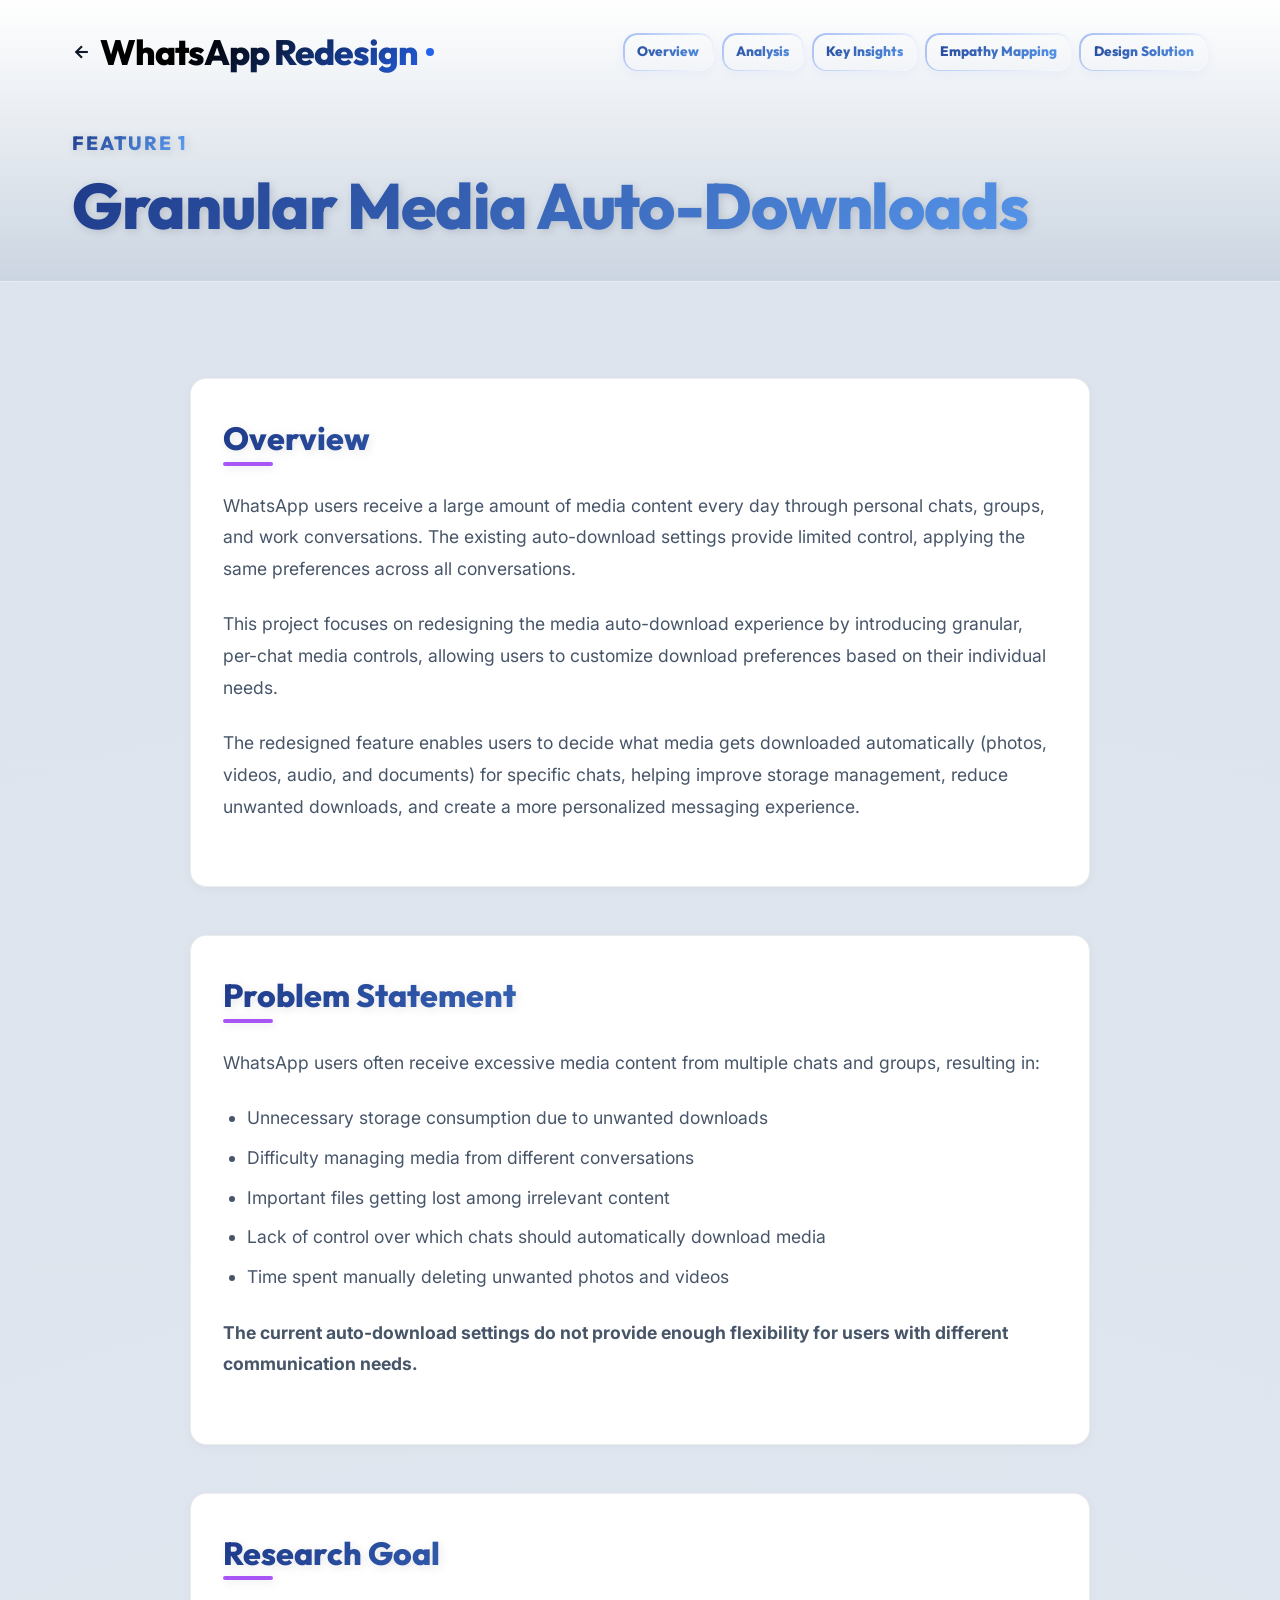
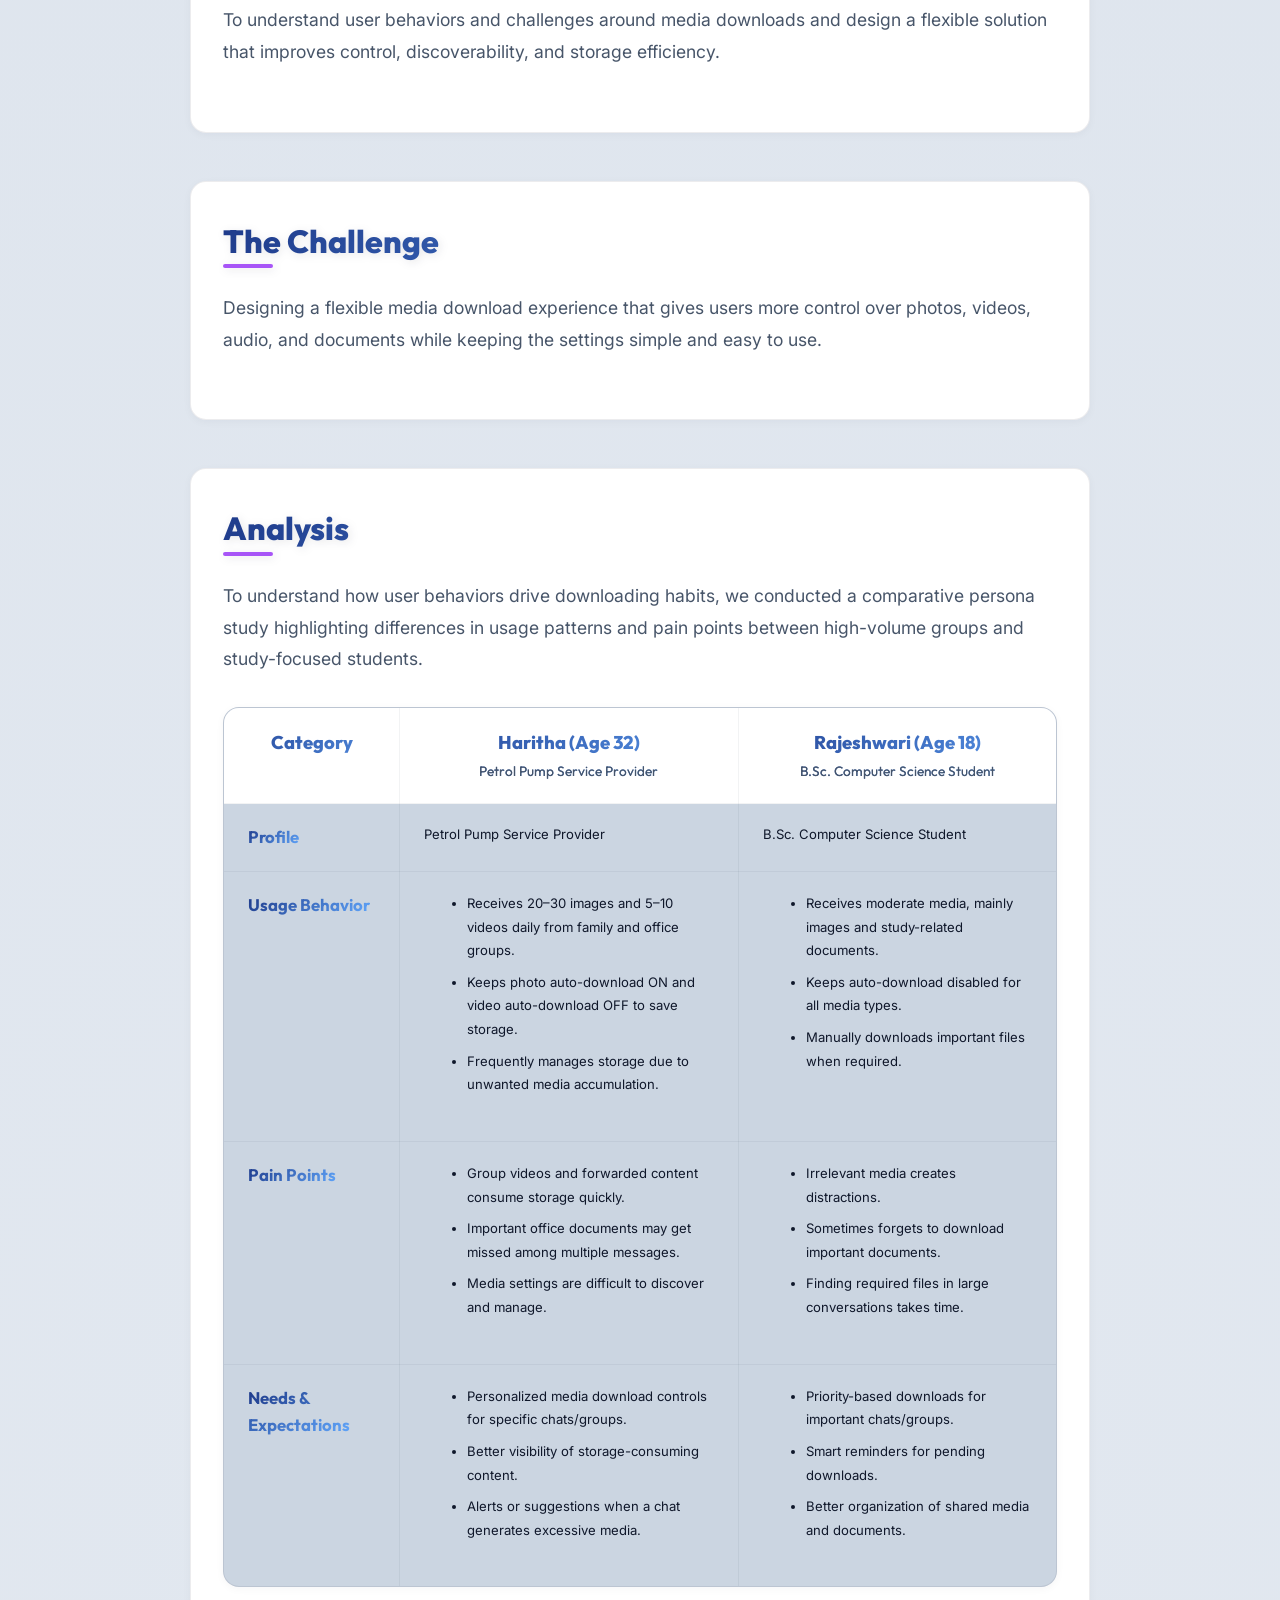
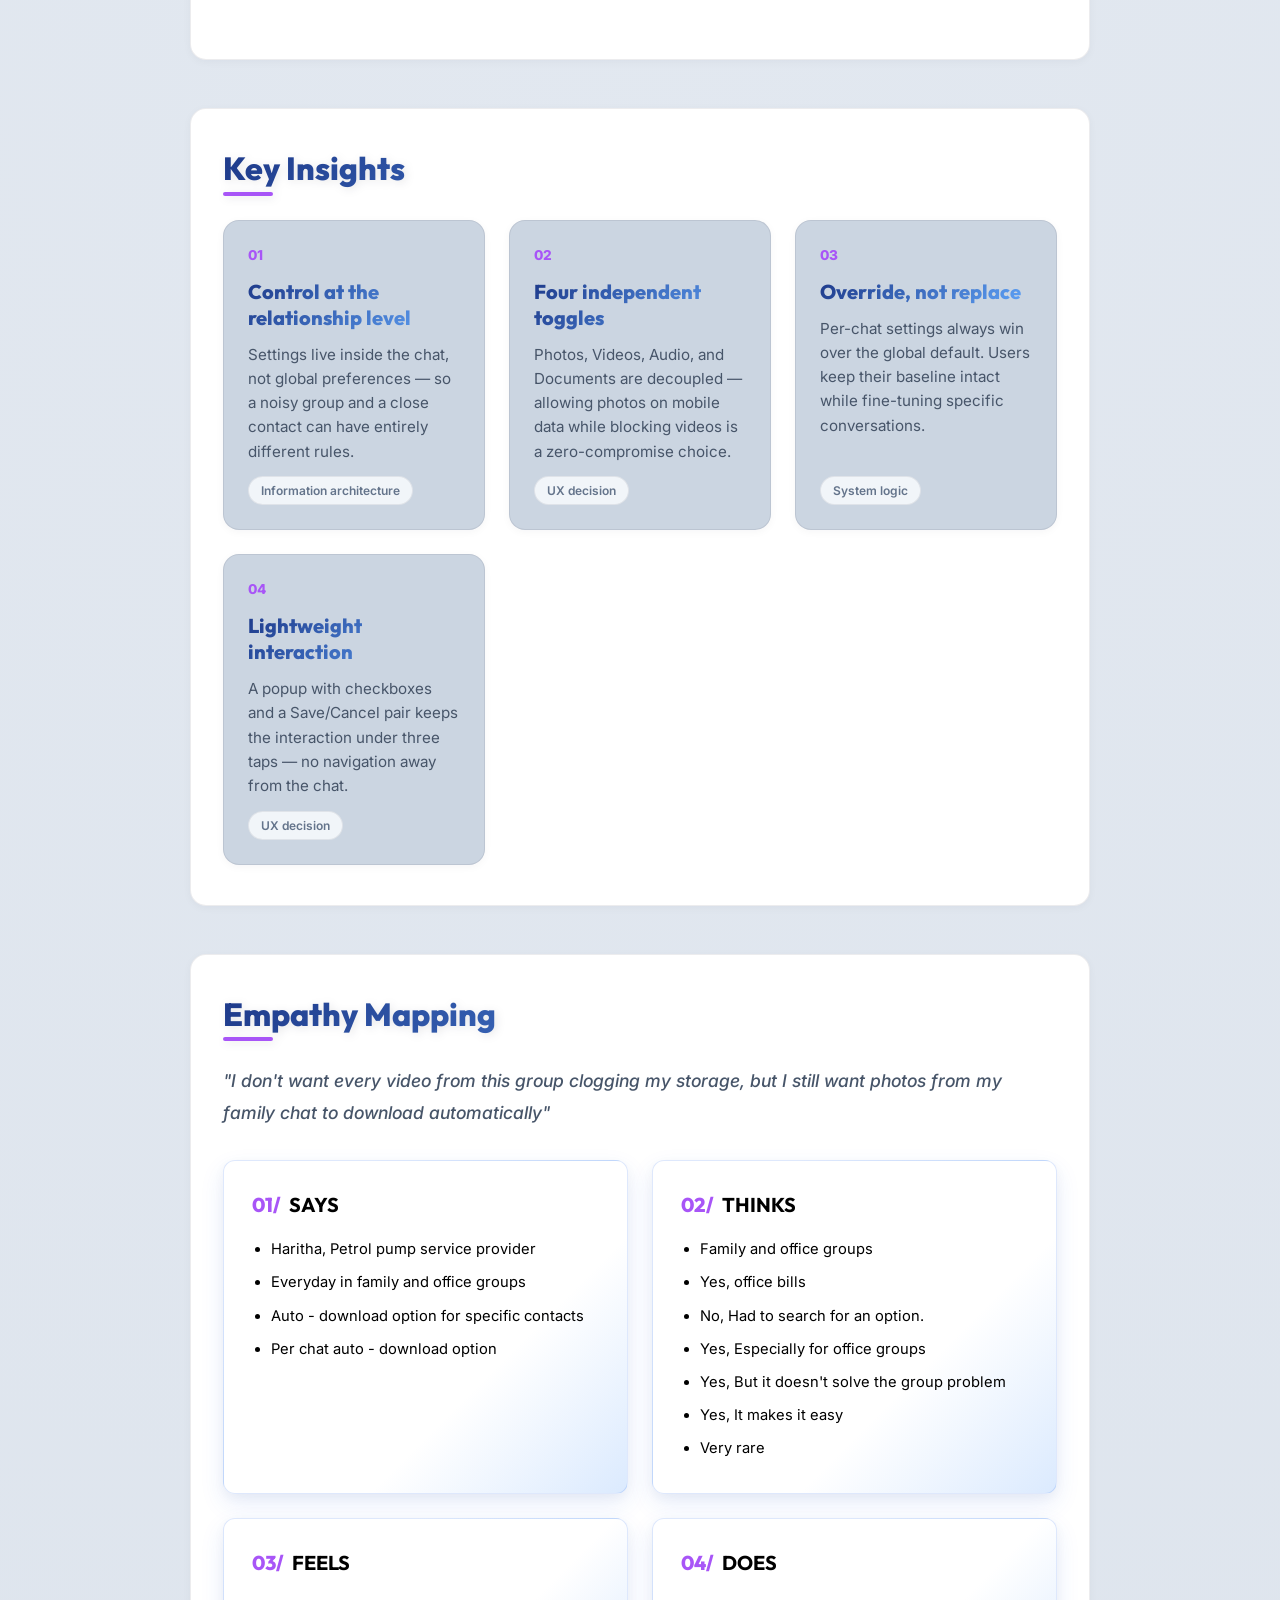
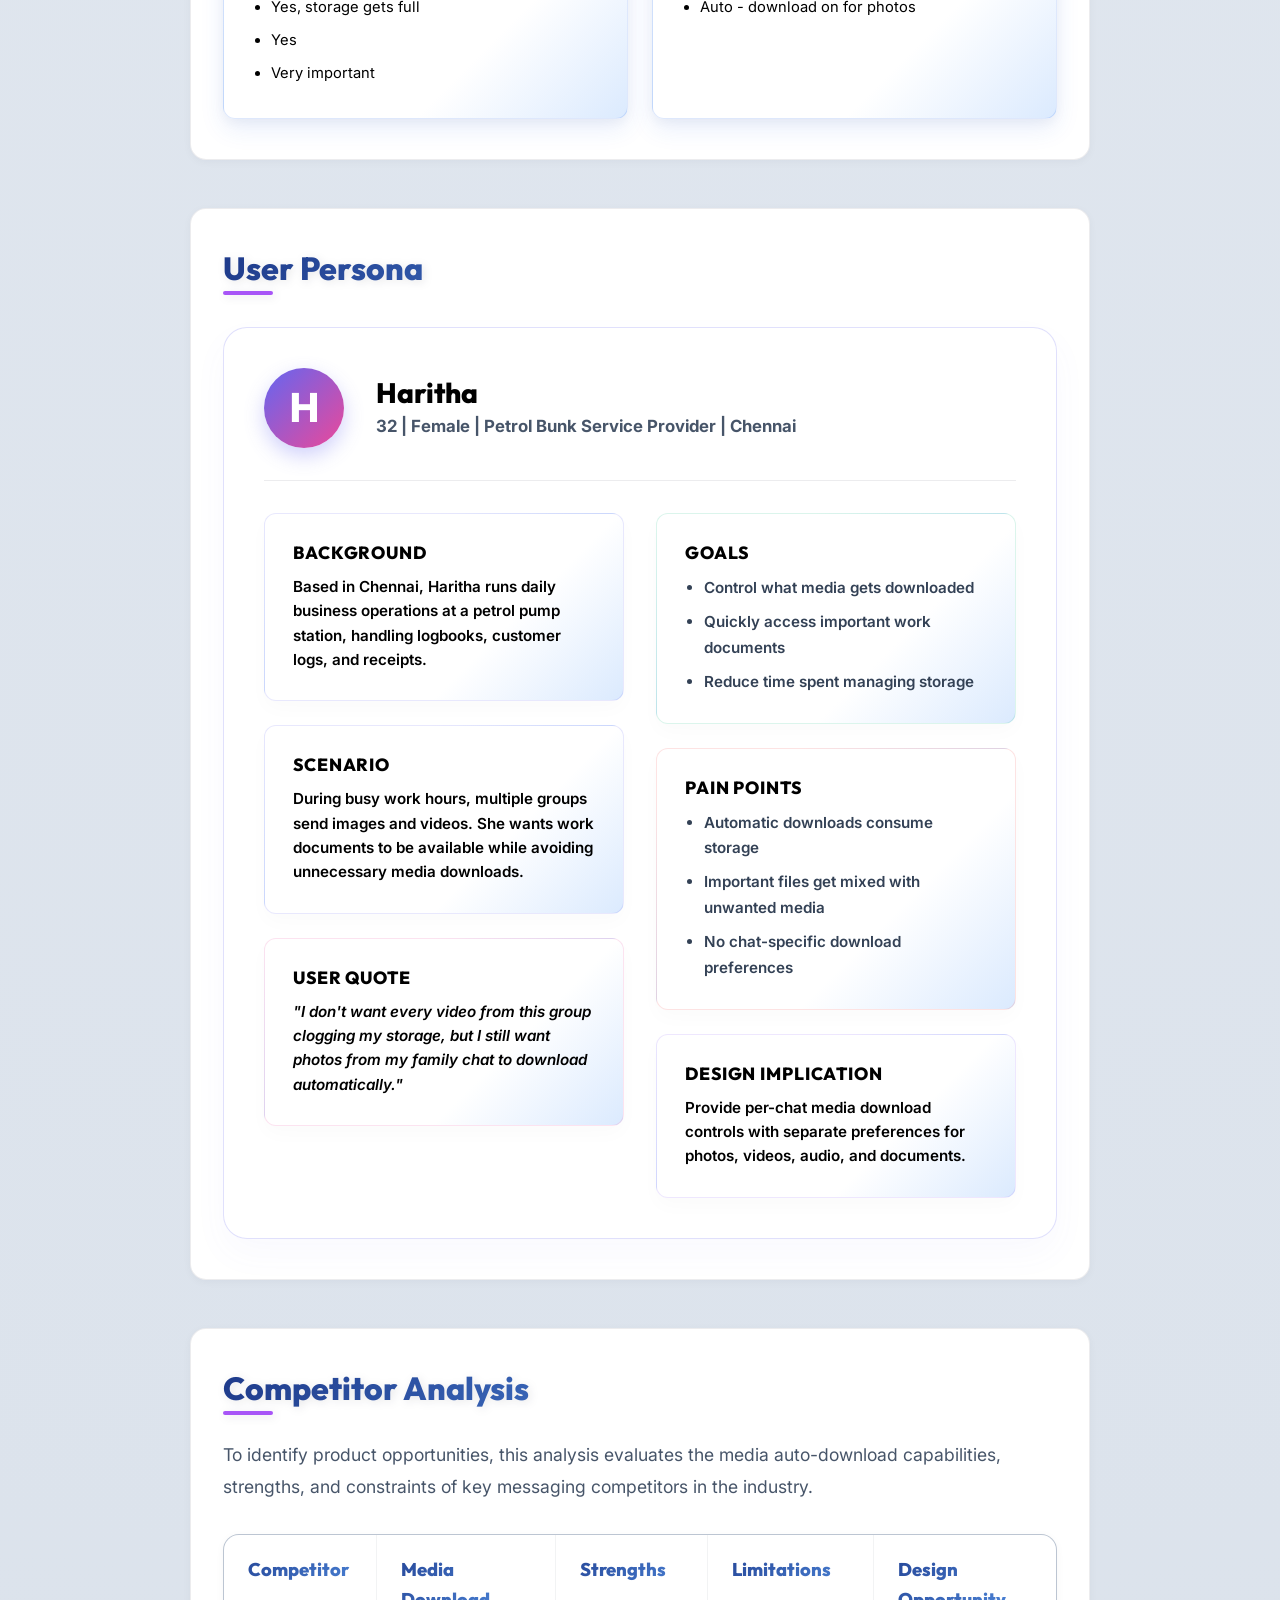
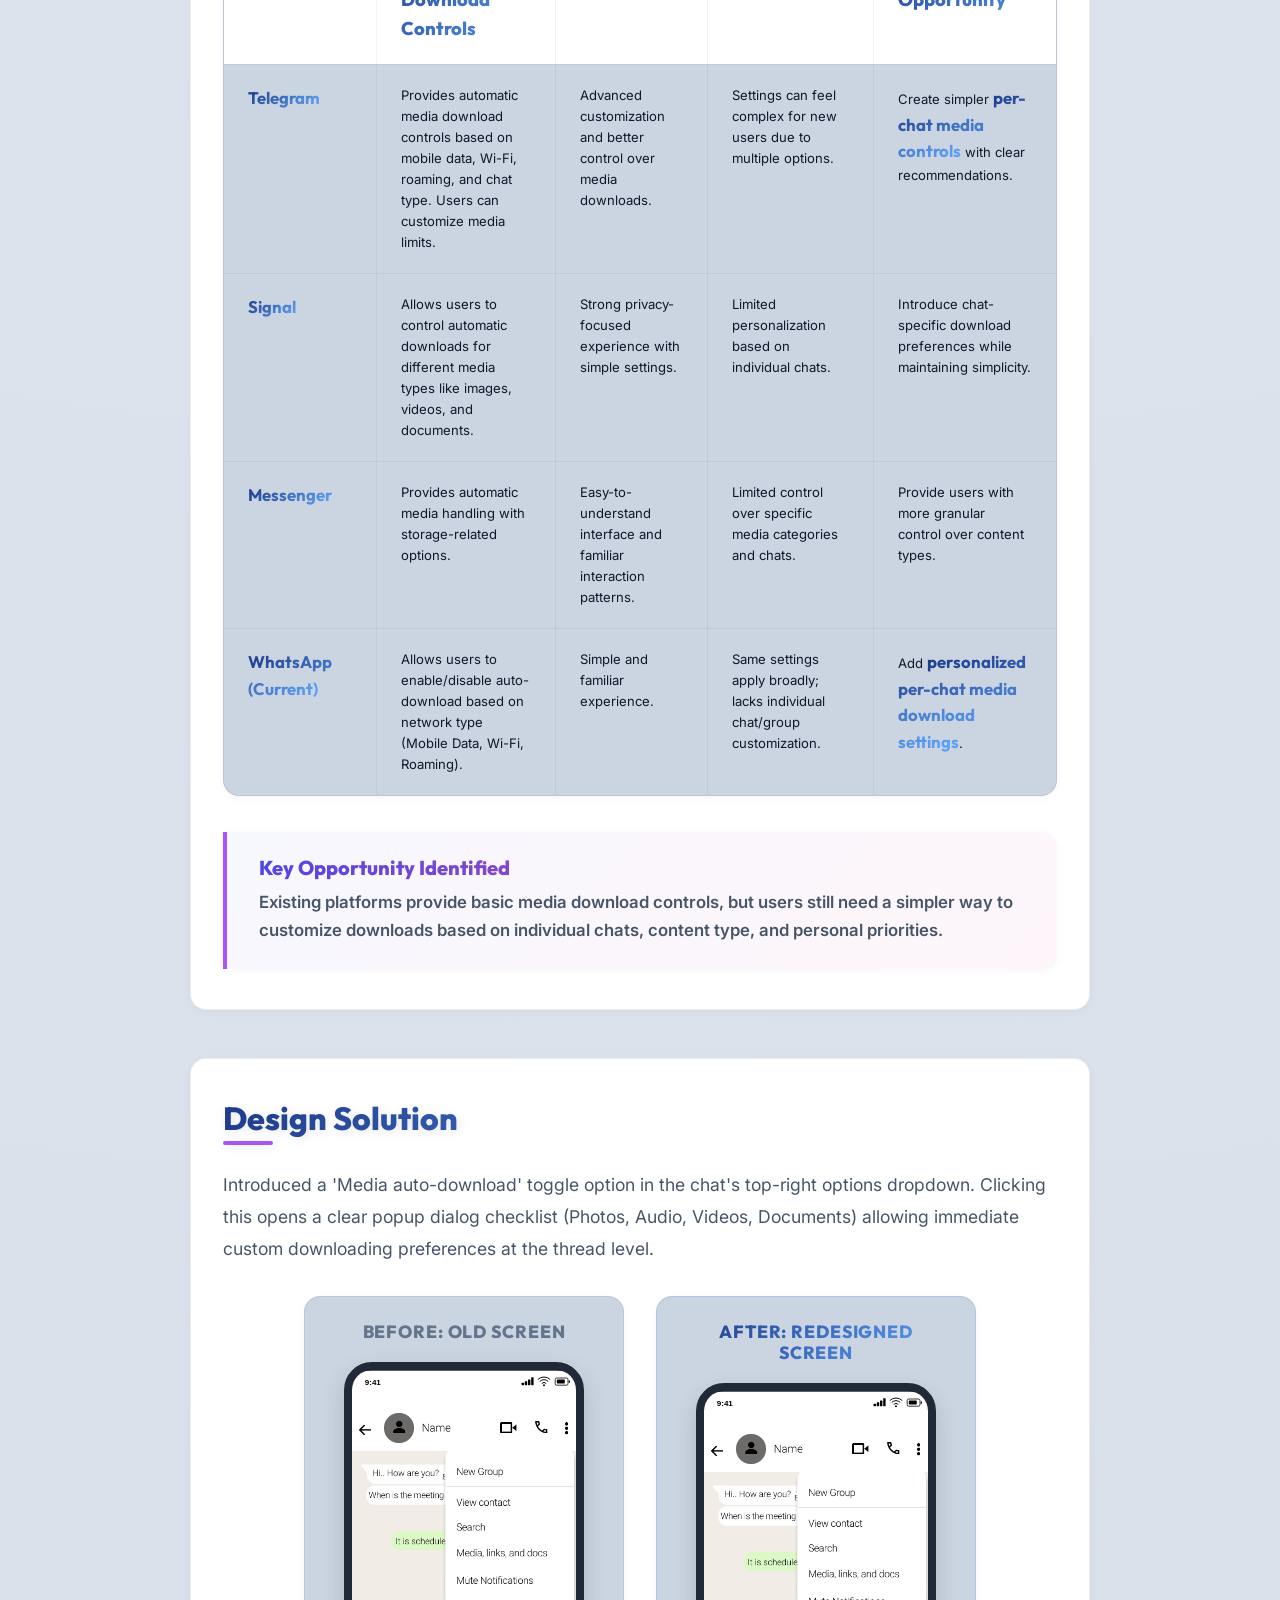
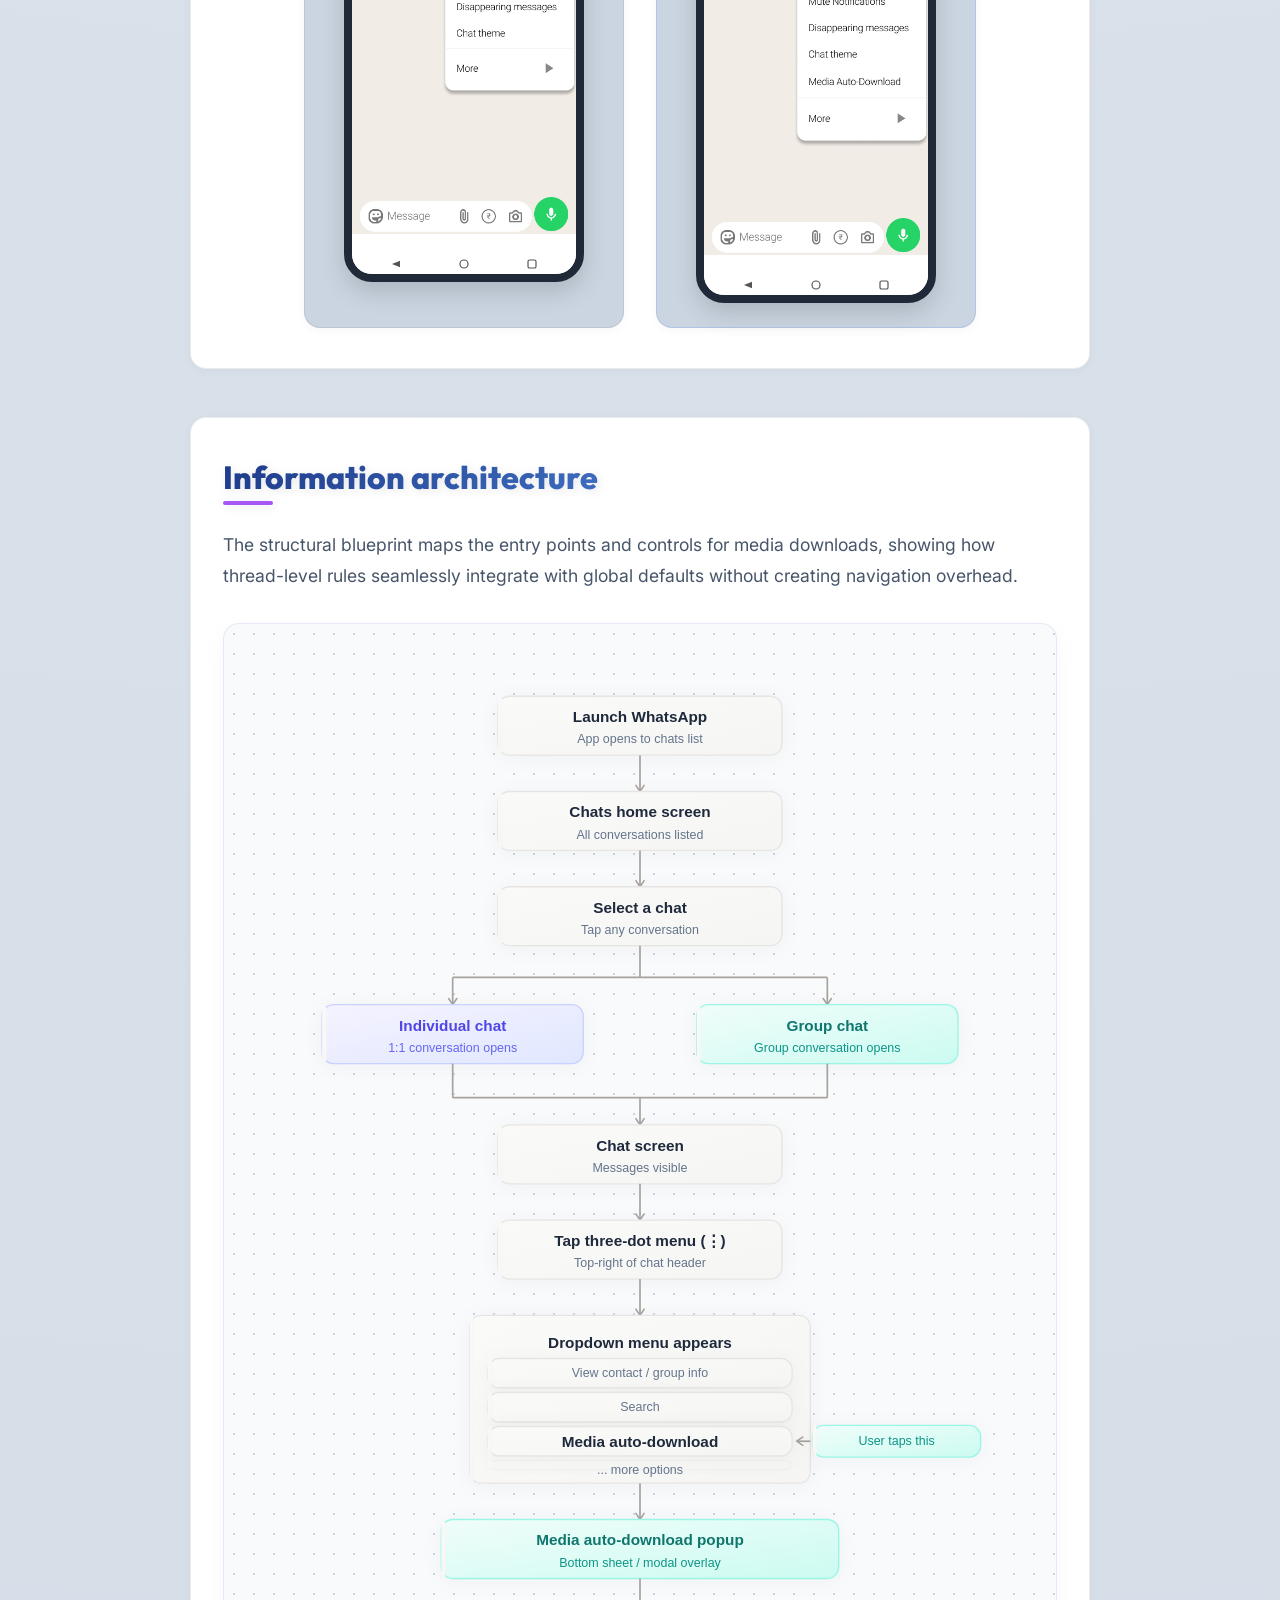
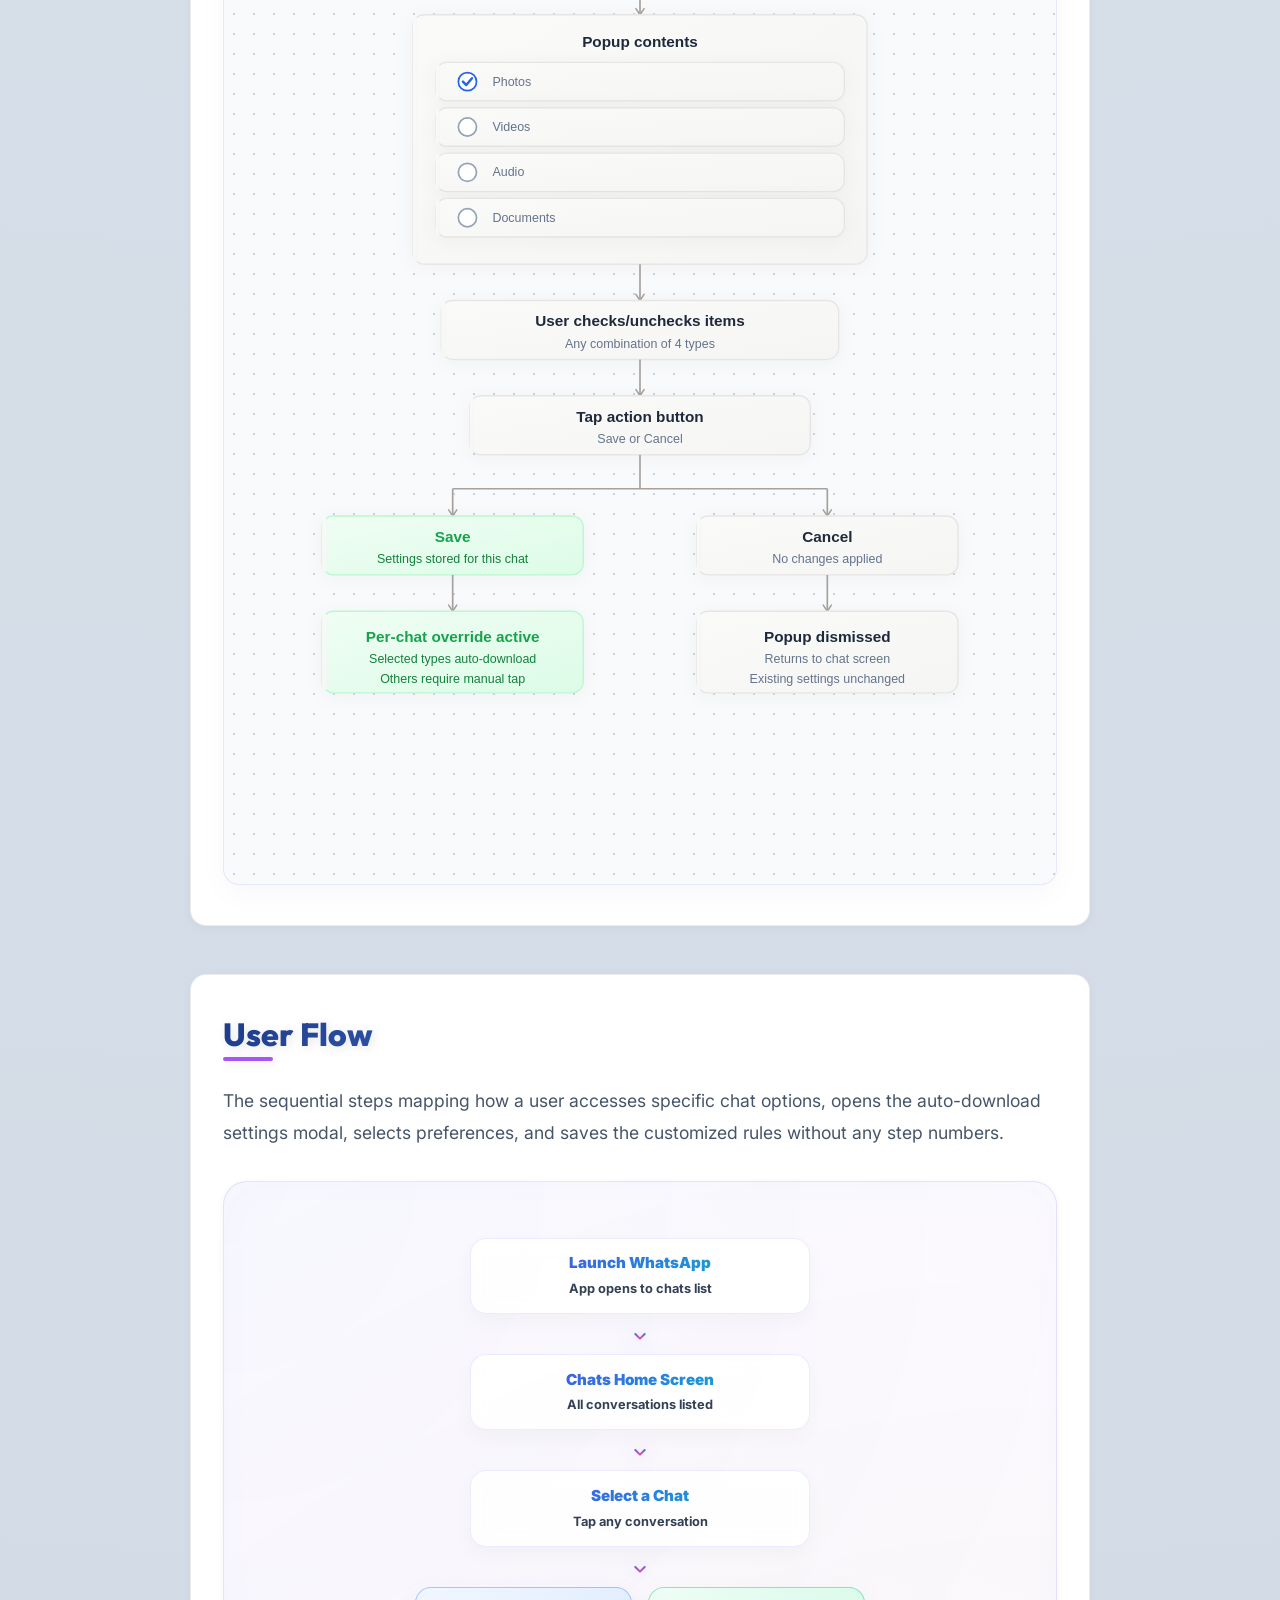
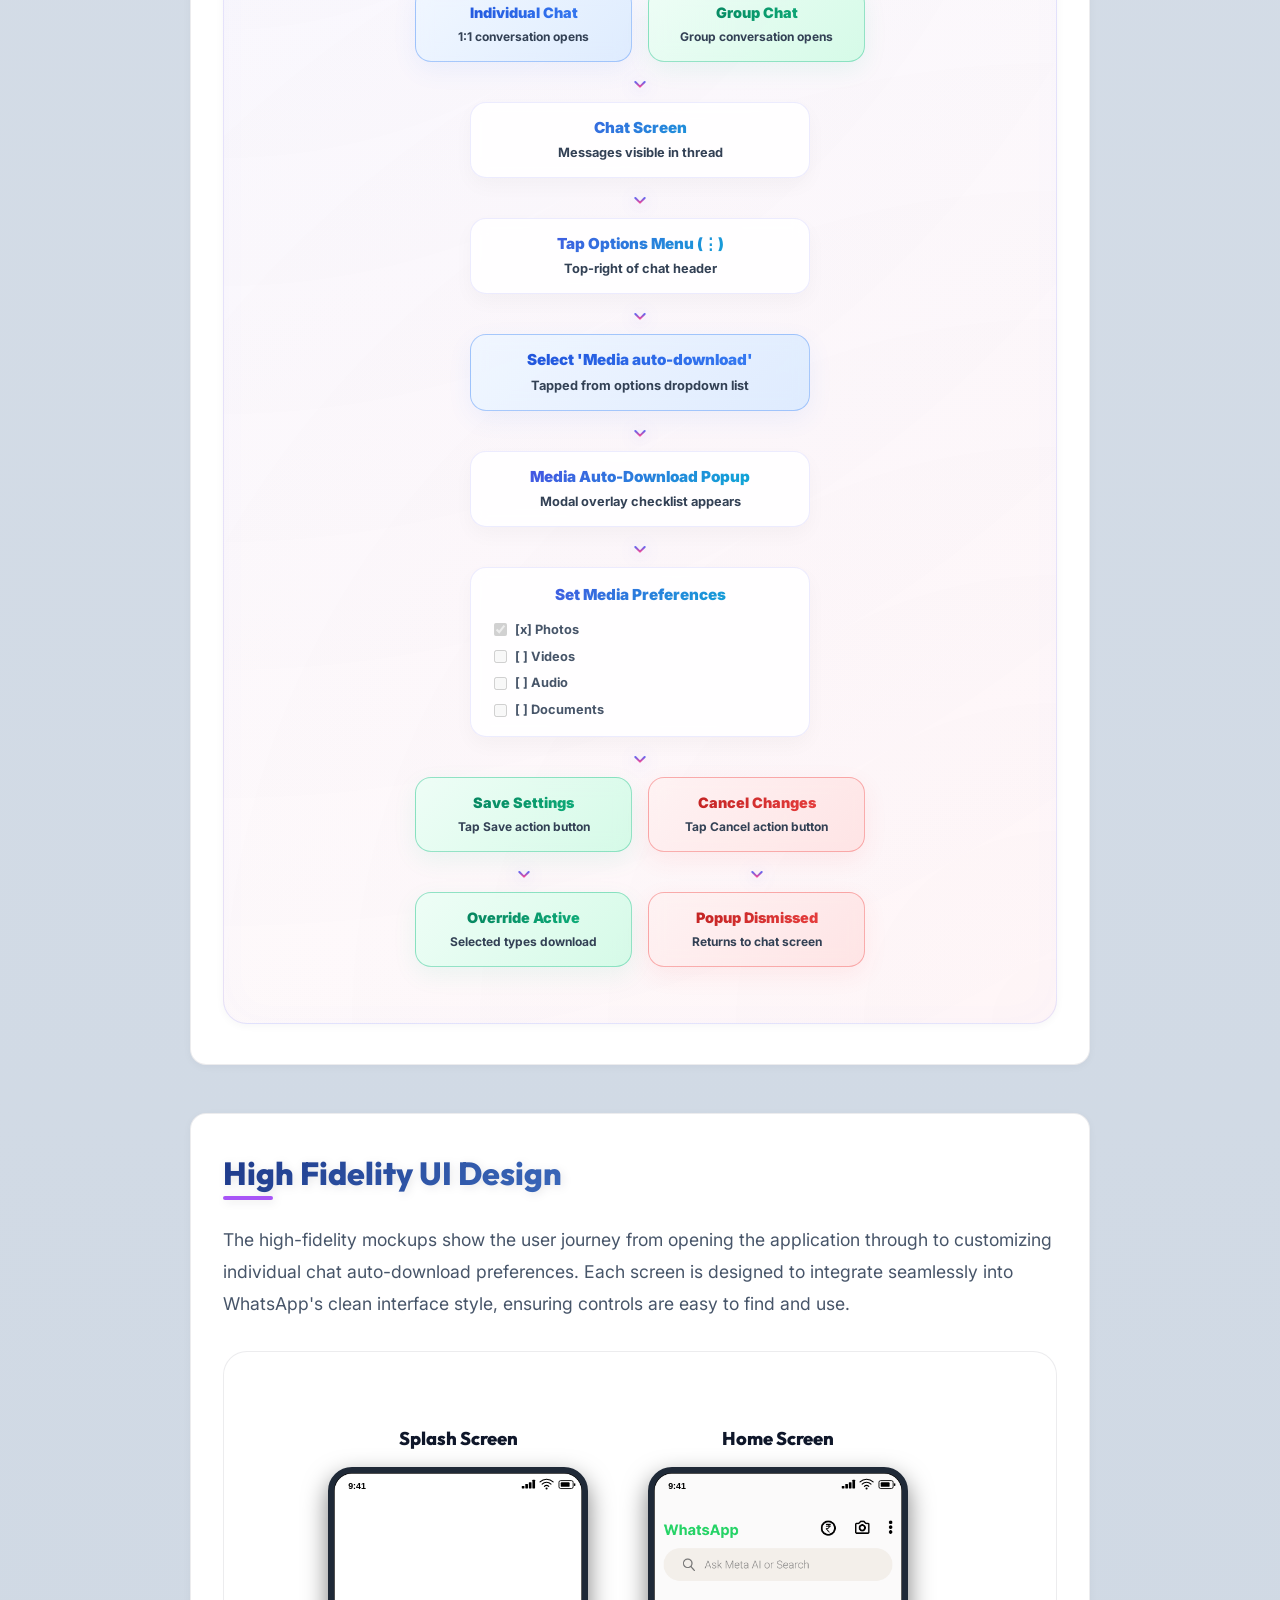
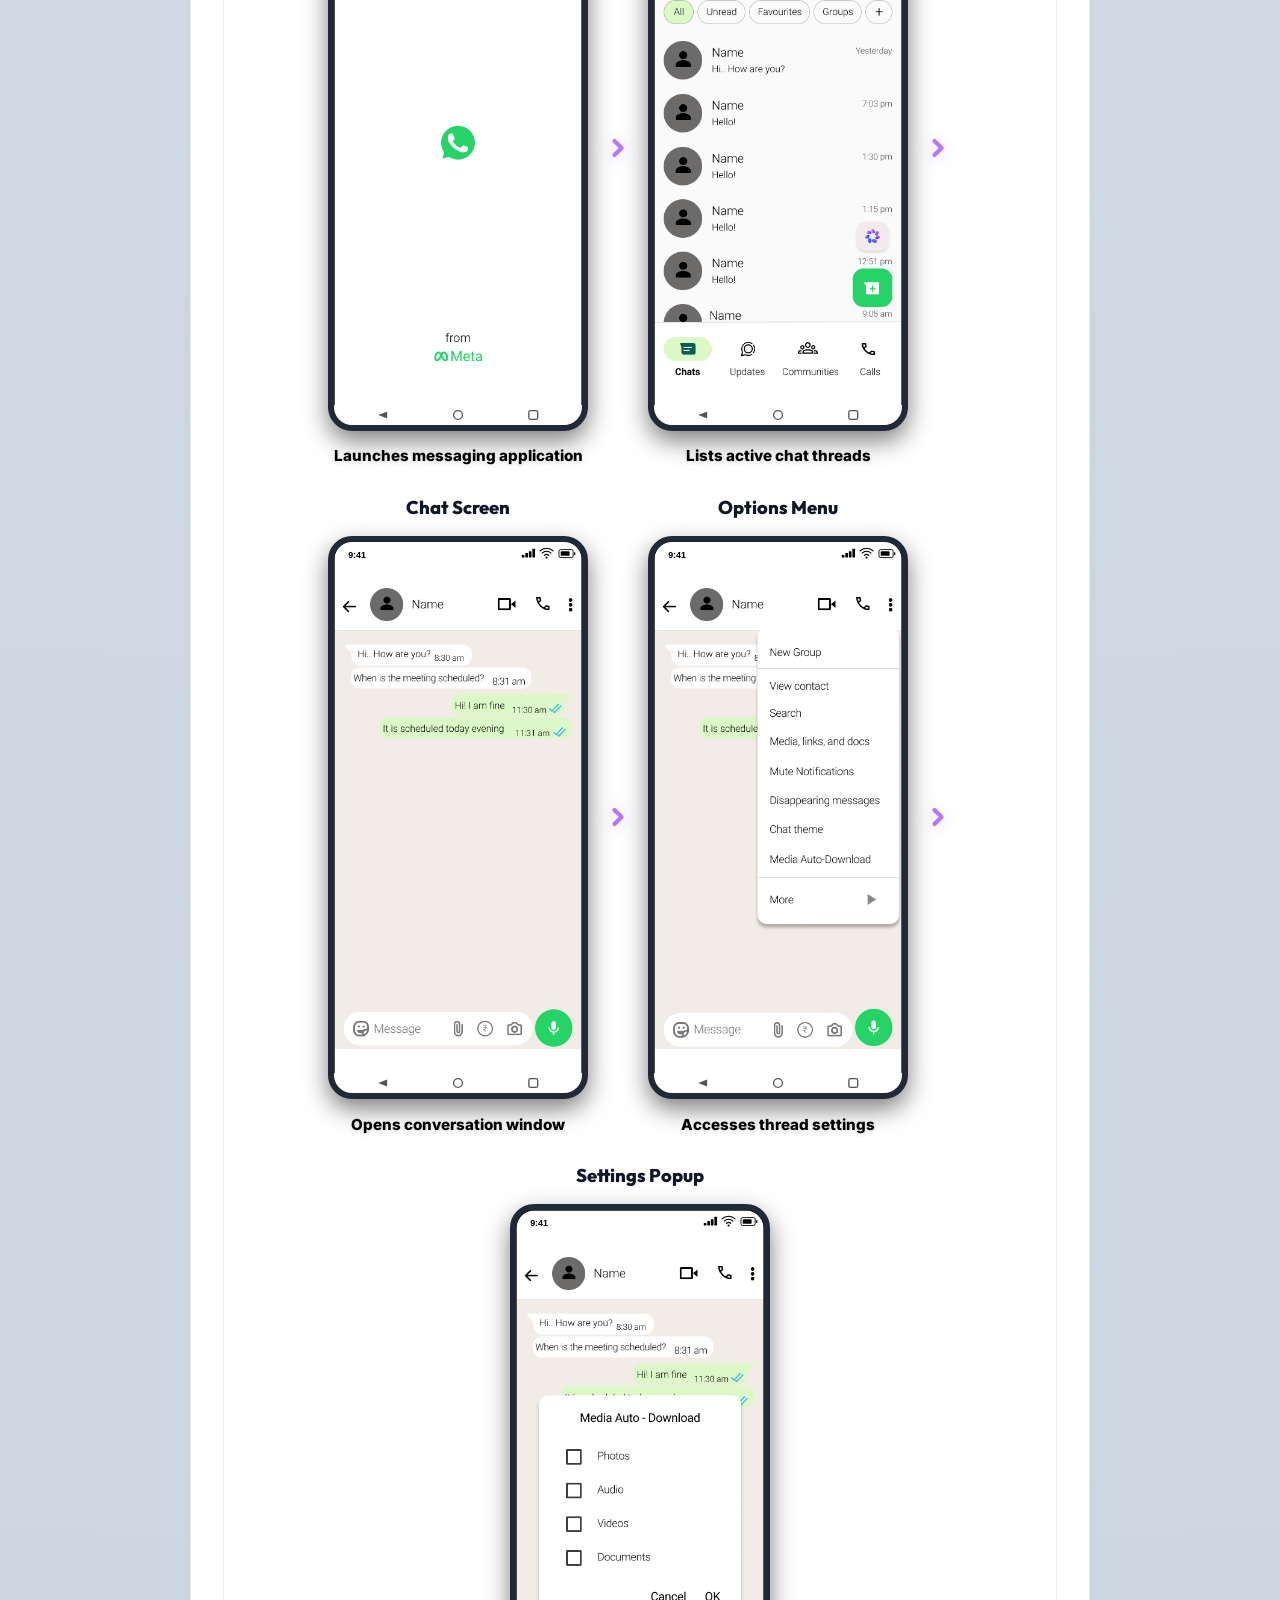
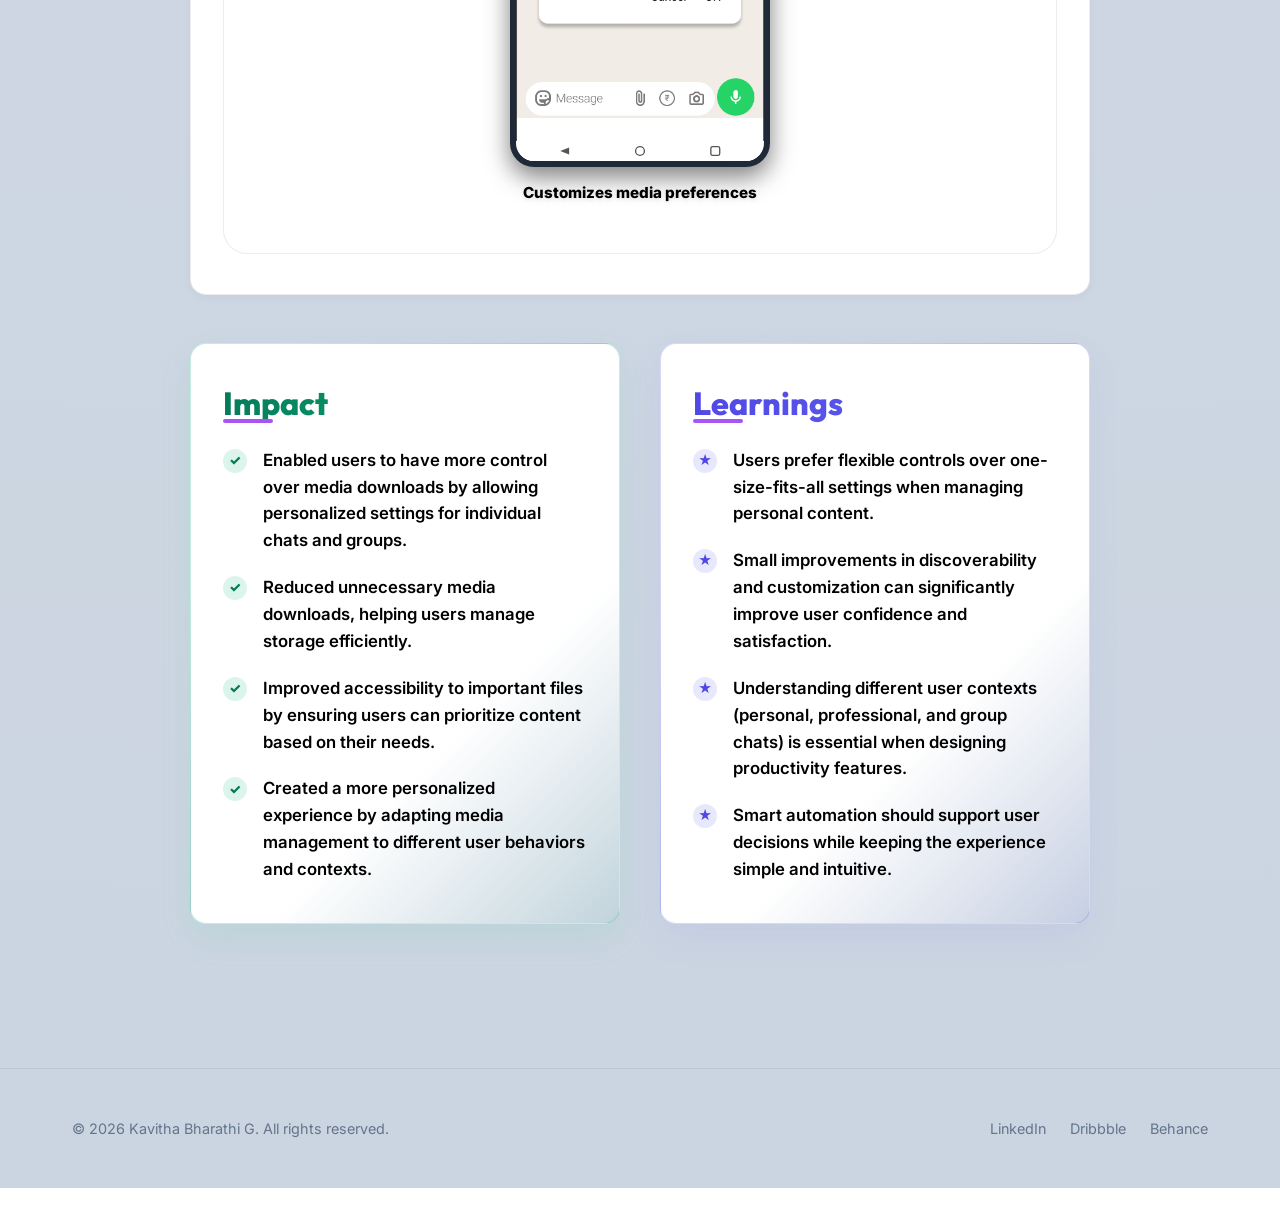
==== commit a757f7f5: "Implement full responsive navigation and mobile layout fixes across the portfolio" ====
--- a/granular_media_downloads.html
+++ b/granular_media_downloads.html
@@ -84,6 +84,13 @@
                 <svg width="20" height="20" viewBox="0 0 24 24" fill="none" stroke="currentColor" stroke-width="2.5" style="transition: transform 0.3s ease;"><line x1="19" y1="12" x2="5" y2="12"></line><polyline points="12 19 5 12 12 5"></polyline></svg>
                 WhatsApp Redesign<span class="logo-dot"></span>
             </a>
+            <button class="menu-toggle" aria-label="Toggle Navigation">
+                <svg width="24" height="24" viewBox="0 0 24 24" fill="none" stroke="currentColor" stroke-width="2.5">
+                    <line x1="3" y1="6" x2="21" y2="6" class="line-1"></line>
+                    <line x1="3" y1="12" x2="21" y2="12" class="line-2"></line>
+                    <line x1="3" y1="18" x2="21" y2="18" class="line-3"></line>
+                </svg>
+            </button>
             <div class="nav-right" style="display: flex;">
                 <a href="#overview" class="nav-item-box interactive">Overview</a>
                 <a href="#analysis" class="nav-item-box interactive">Analysis</a>
@@ -752,5 +759,6 @@
         </div>
     </footer>
 
+    <script src="script.js"></script>
 </body>
 </html>
--- a/style.css
+++ b/style.css
@@ -1880,5 +1880,122 @@
     pointer-events: none;
 }
 
-
-
+/* --- RESPONSIVE ENHANCEMENTS --- */
+.menu-toggle {
+    display: none;
+    background: none;
+    border: none;
+    cursor: pointer;
+    color: var(--text-primary);
+    padding: 0.5rem;
+    z-index: 1002;
+    position: relative;
+}
+.menu-toggle svg {
+    display: block;
+}
+.menu-toggle svg line {
+    transform-origin: 12px 12px;
+    transition: transform 0.3s ease, opacity 0.3s ease;
+}
+.menu-toggle.active .line-1 {
+    transform: translateY(6px) rotate(45deg);
+}
+.menu-toggle.active .line-2 {
+    opacity: 0;
+}
+.menu-toggle.active .line-3 {
+    transform: translateY(-6px) rotate(-45deg);
+}
+
+.analysis-table-container {
+    width: 100%;
+    overflow-x: auto;
+    -webkit-overflow-scrolling: touch;
+    margin-bottom: 2rem;
+    border-radius: var(--radius-md);
+    border: 1px solid var(--border-color);
+}
+.analysis-table {
+    width: 100%;
+    min-width: 700px;
+    border-collapse: collapse;
+}
+
+@media (max-width: 768px) {
+    .menu-toggle {
+        display: block;
+    }
+    
+    .nav-right {
+        display: flex !important;
+        flex-direction: column;
+        position: fixed;
+        top: 0;
+        right: 0;
+        width: 100%;
+        height: 100vh;
+        background-color: var(--bg-primary);
+        justify-content: center;
+        align-items: center;
+        gap: 2rem;
+        z-index: 1001;
+        opacity: 0;
+        visibility: hidden;
+        transition: opacity 0.3s ease, visibility 0.3s ease;
+    }
+    
+    .nav-right.active {
+        opacity: 1;
+        visibility: visible;
+    }
+
+    .nav-right .nav-item-box {
+        font-size: 1.5rem;
+        padding: 1rem 2rem;
+        width: 80%;
+        text-align: center;
+    }
+    
+    /* Spacing adjustments for smaller screens */
+    .container {
+        padding: 0 1.25rem !important;
+    }
+    
+    .persona-card {
+        padding: 1.5rem !important;
+    }
+    
+    .case-study-hero {
+        padding: 6rem 0 2rem 0 !important;
+    }
+    
+    .case-content {
+        padding: 3rem 0 !important;
+    }
+    
+    .case-section {
+        padding: 1.75rem 1.25rem !important;
+        margin-bottom: 2rem !important;
+    }
+    
+    .empathy-grid {
+        grid-template-columns: 1fr !important;
+    }
+    
+    .hero-title {
+        font-size: 2rem !important;
+        line-height: 1.2 !important;
+    }
+    
+    .project-feature-col {
+        flex: 1 1 100% !important;
+        display: flex;
+        flex-direction: column;
+        align-items: center;
+        text-align: center;
+    }
+}
+
+
+
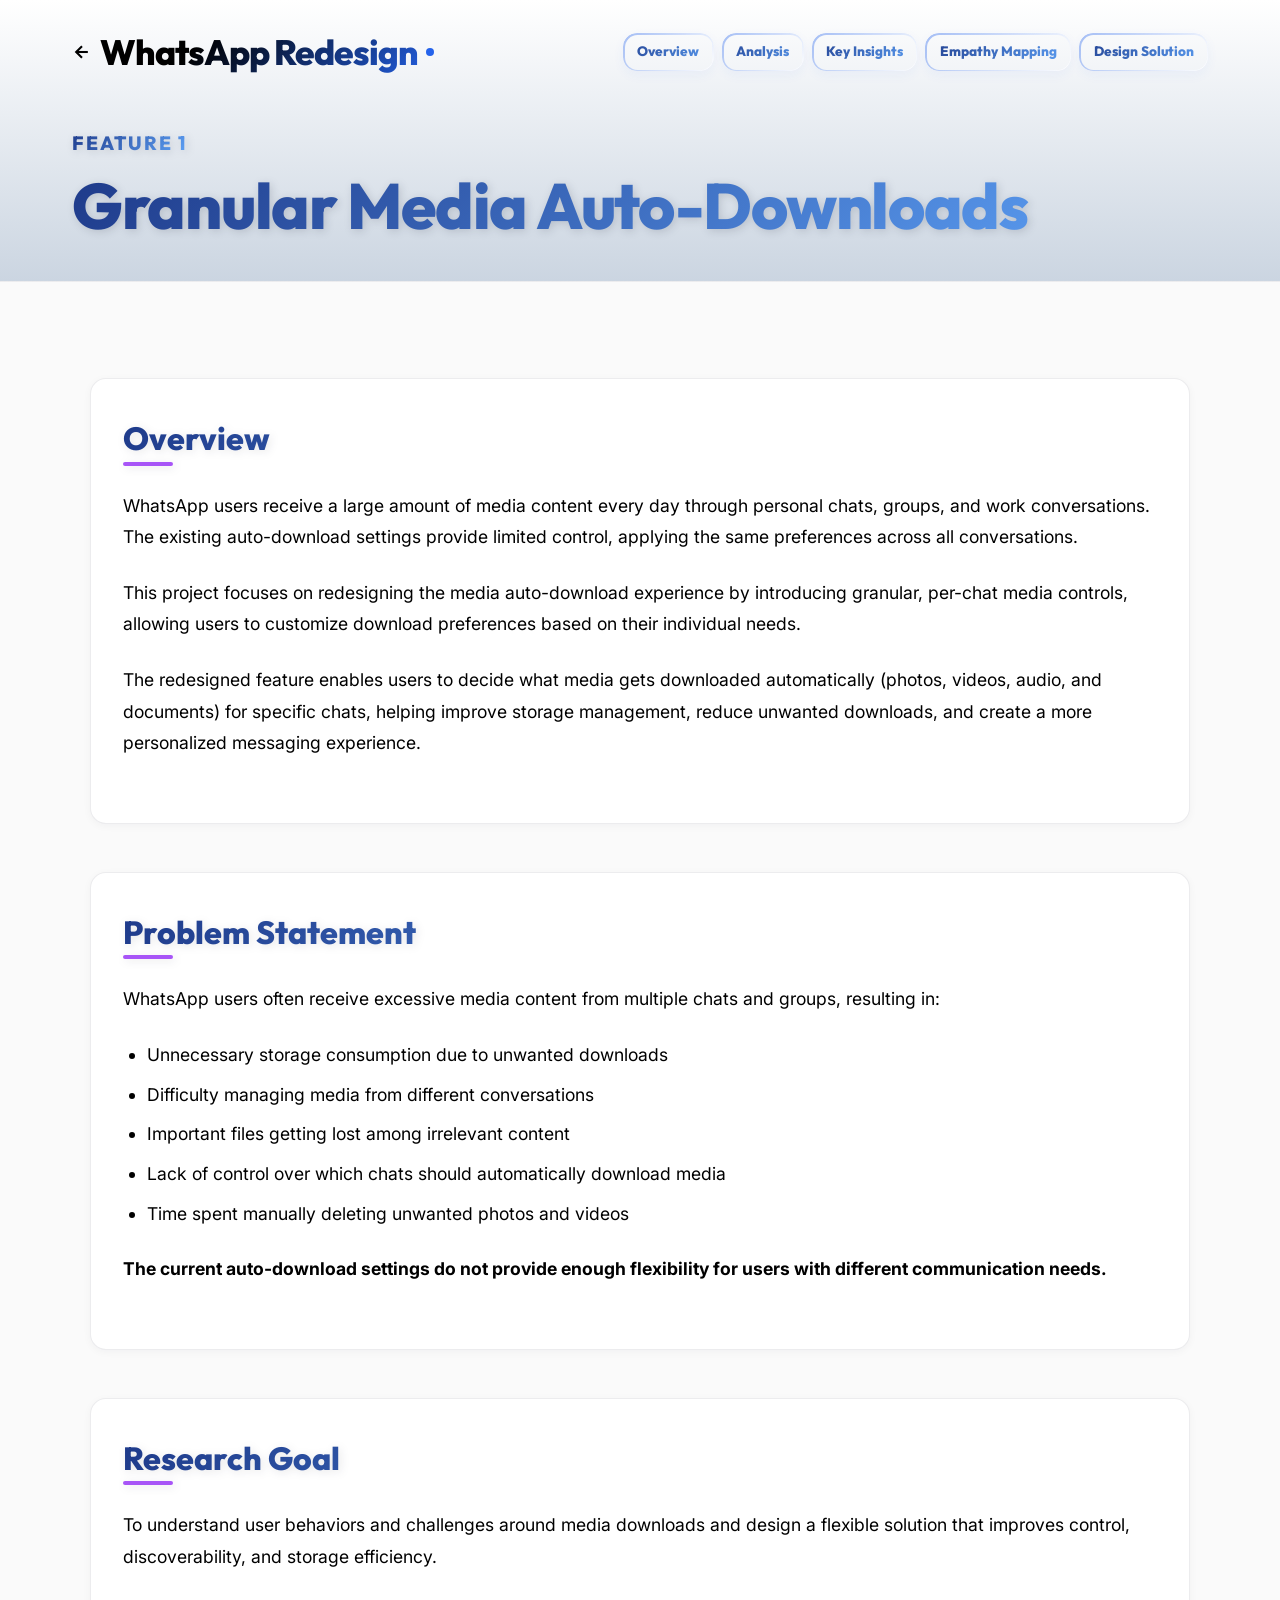
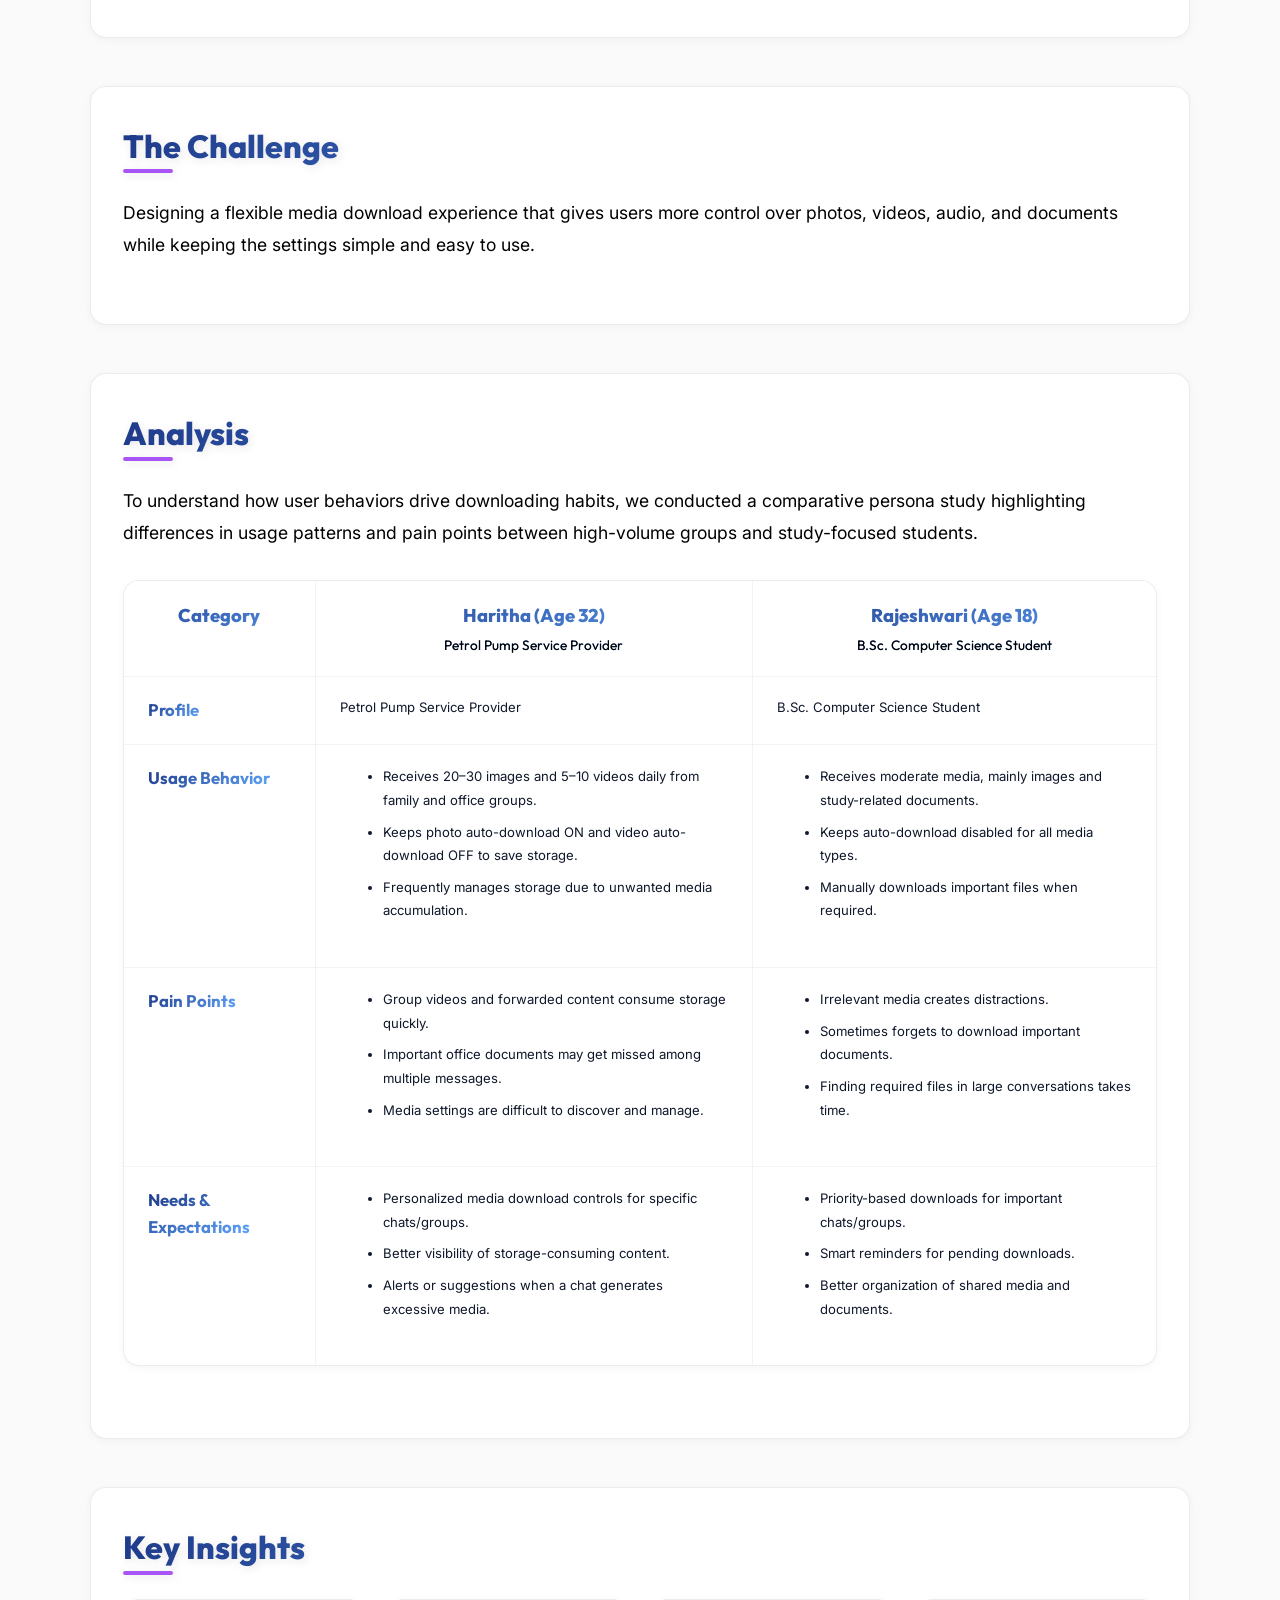
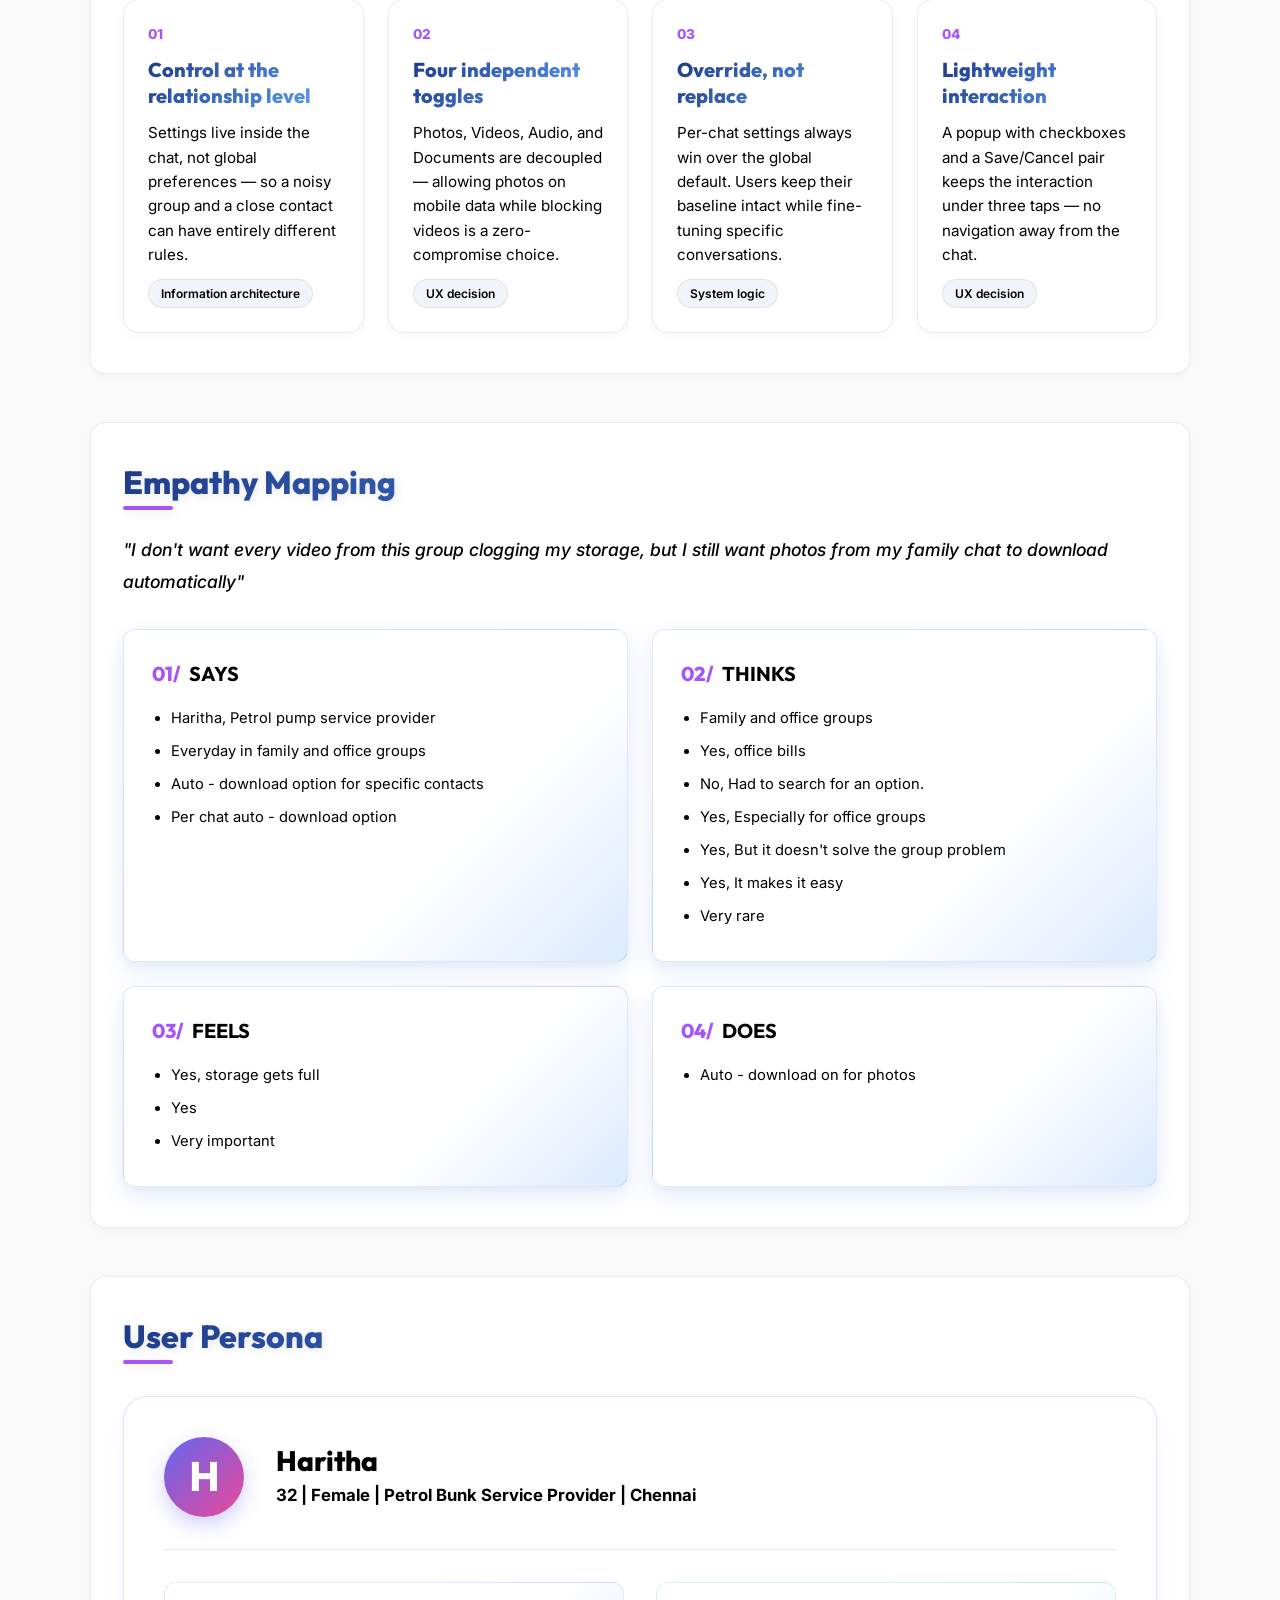
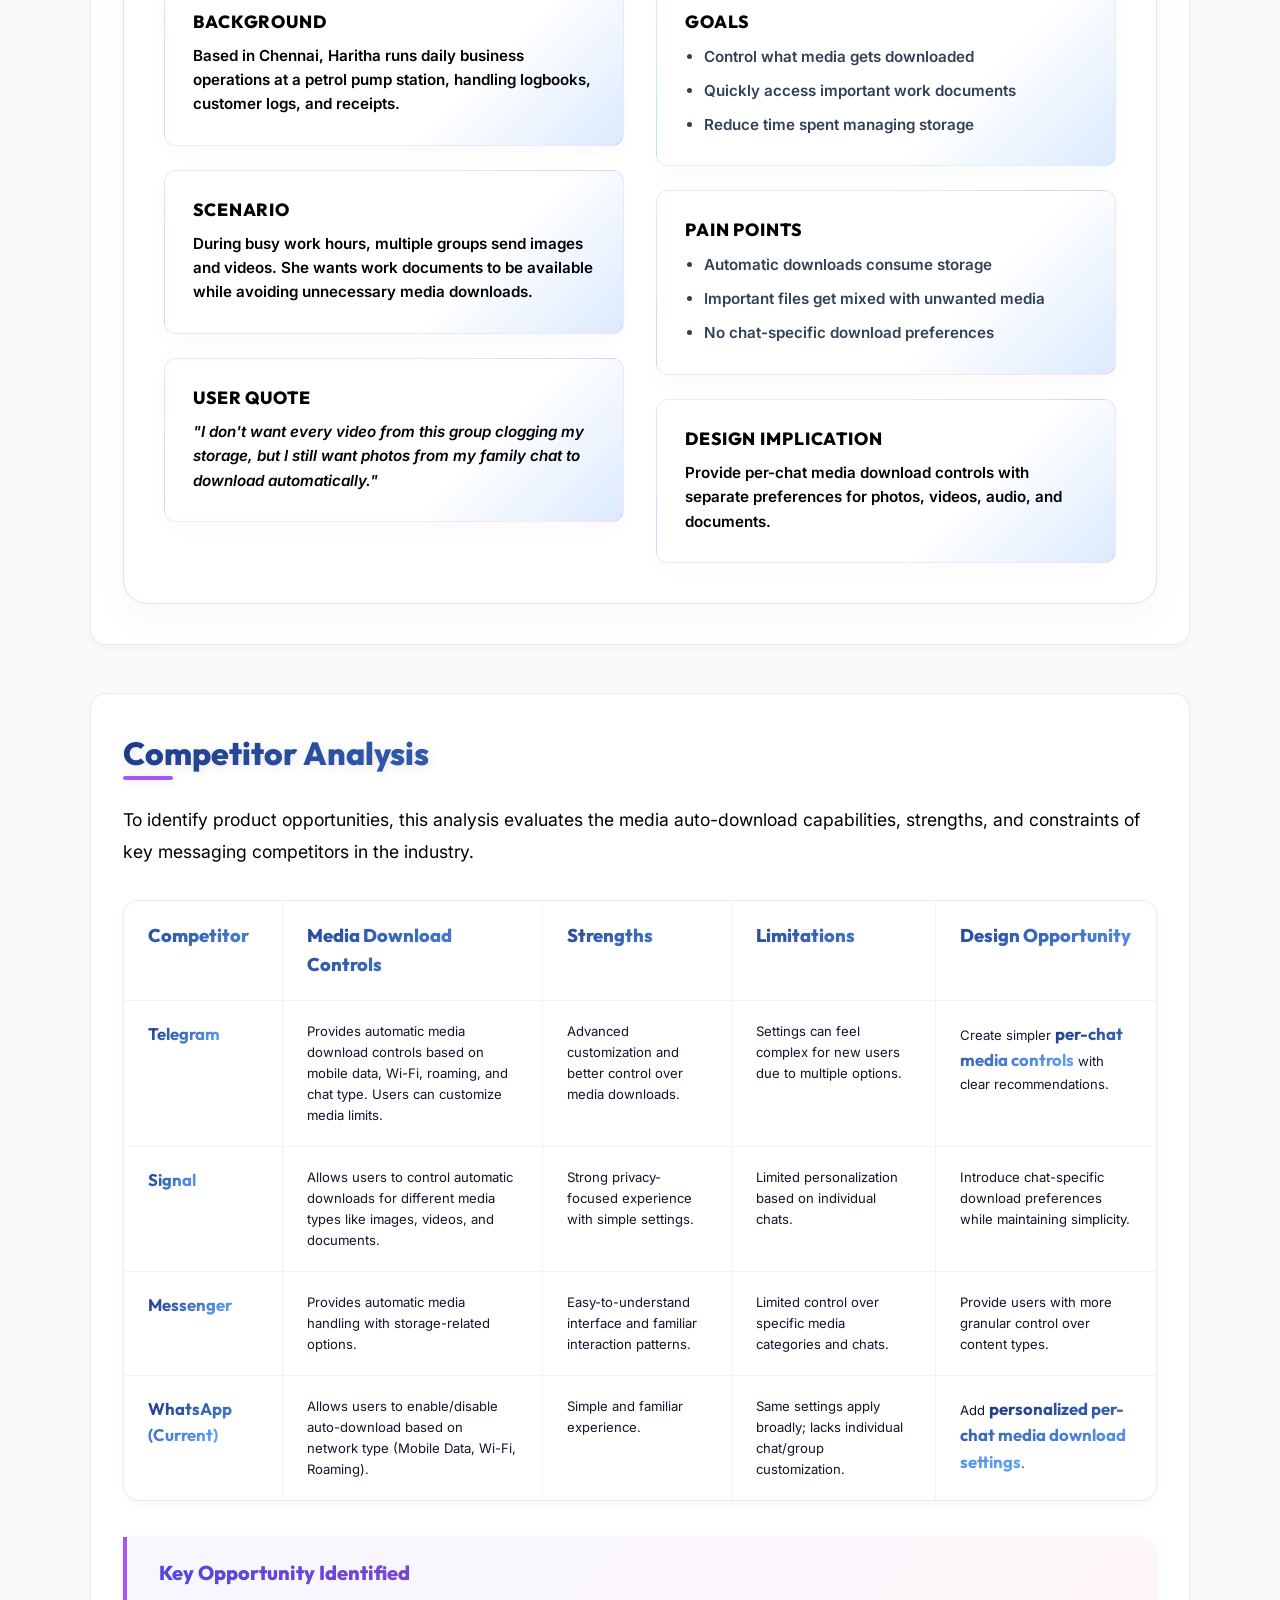
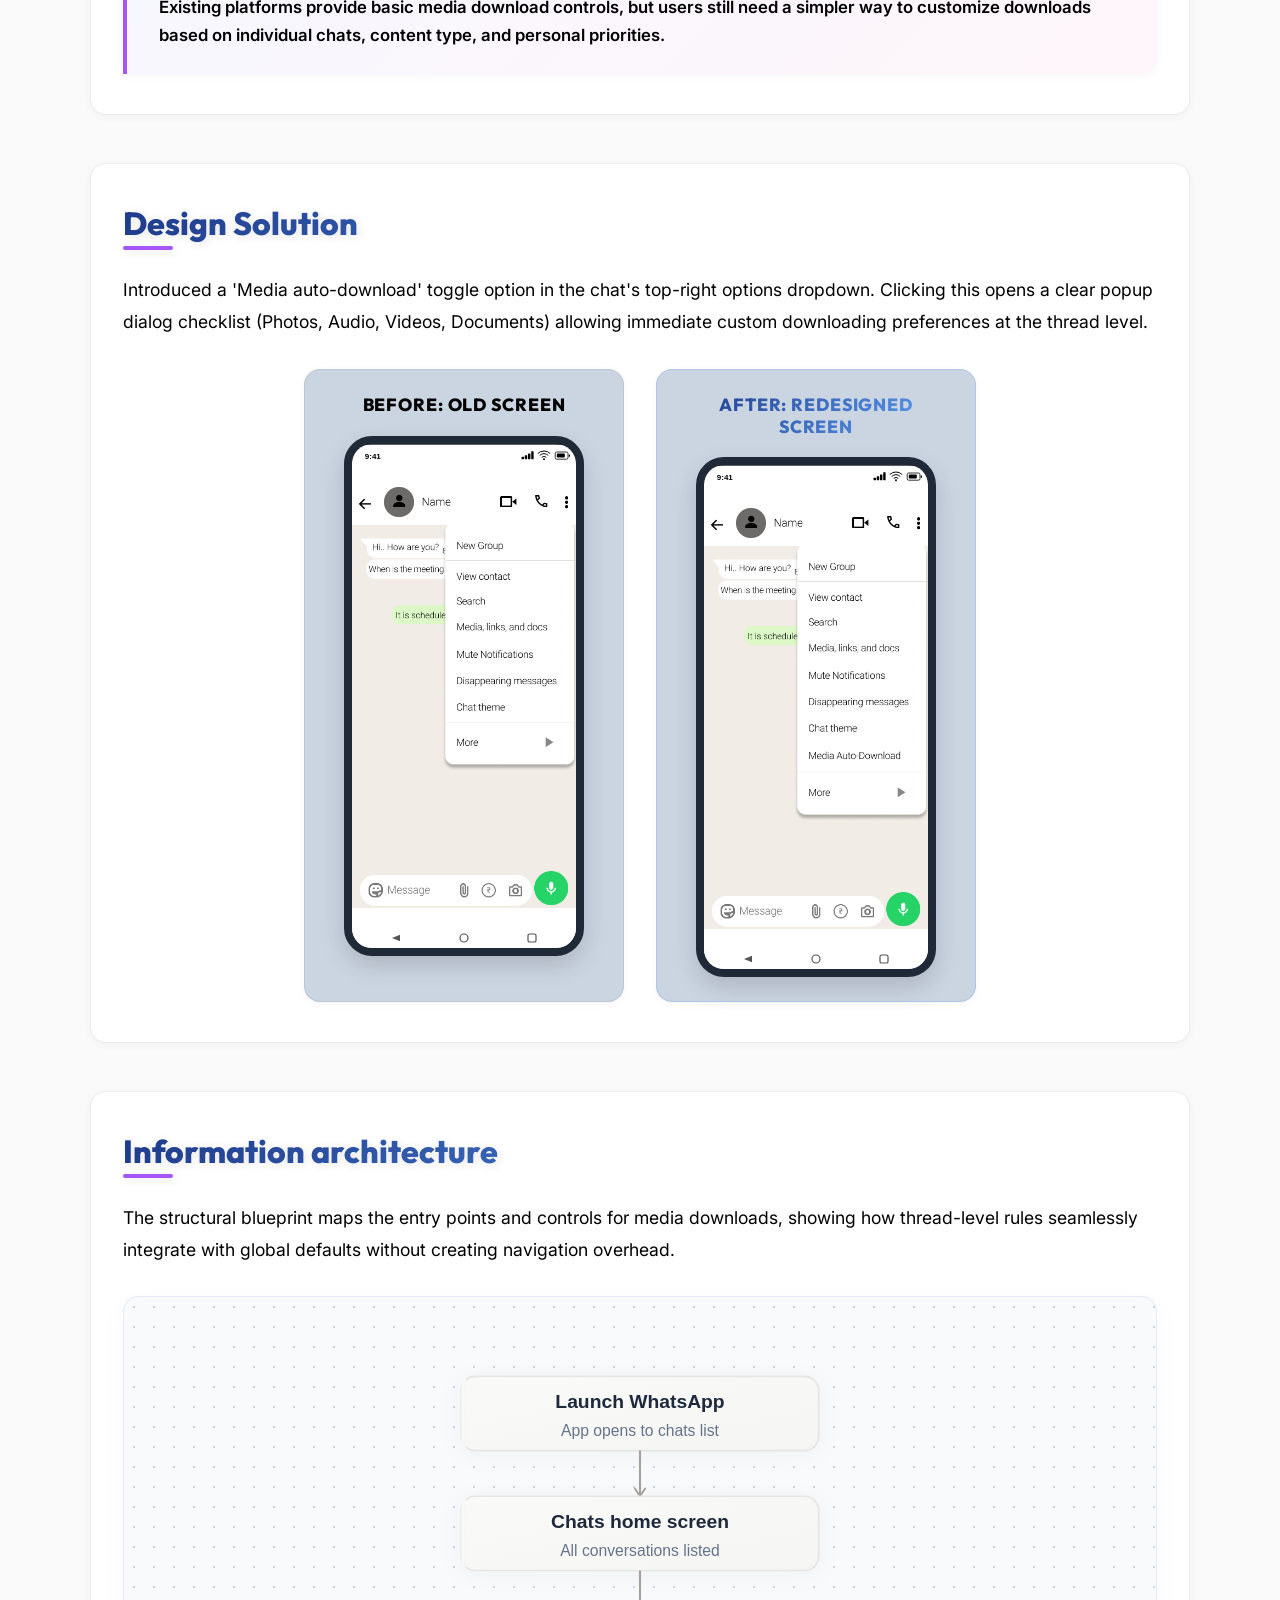
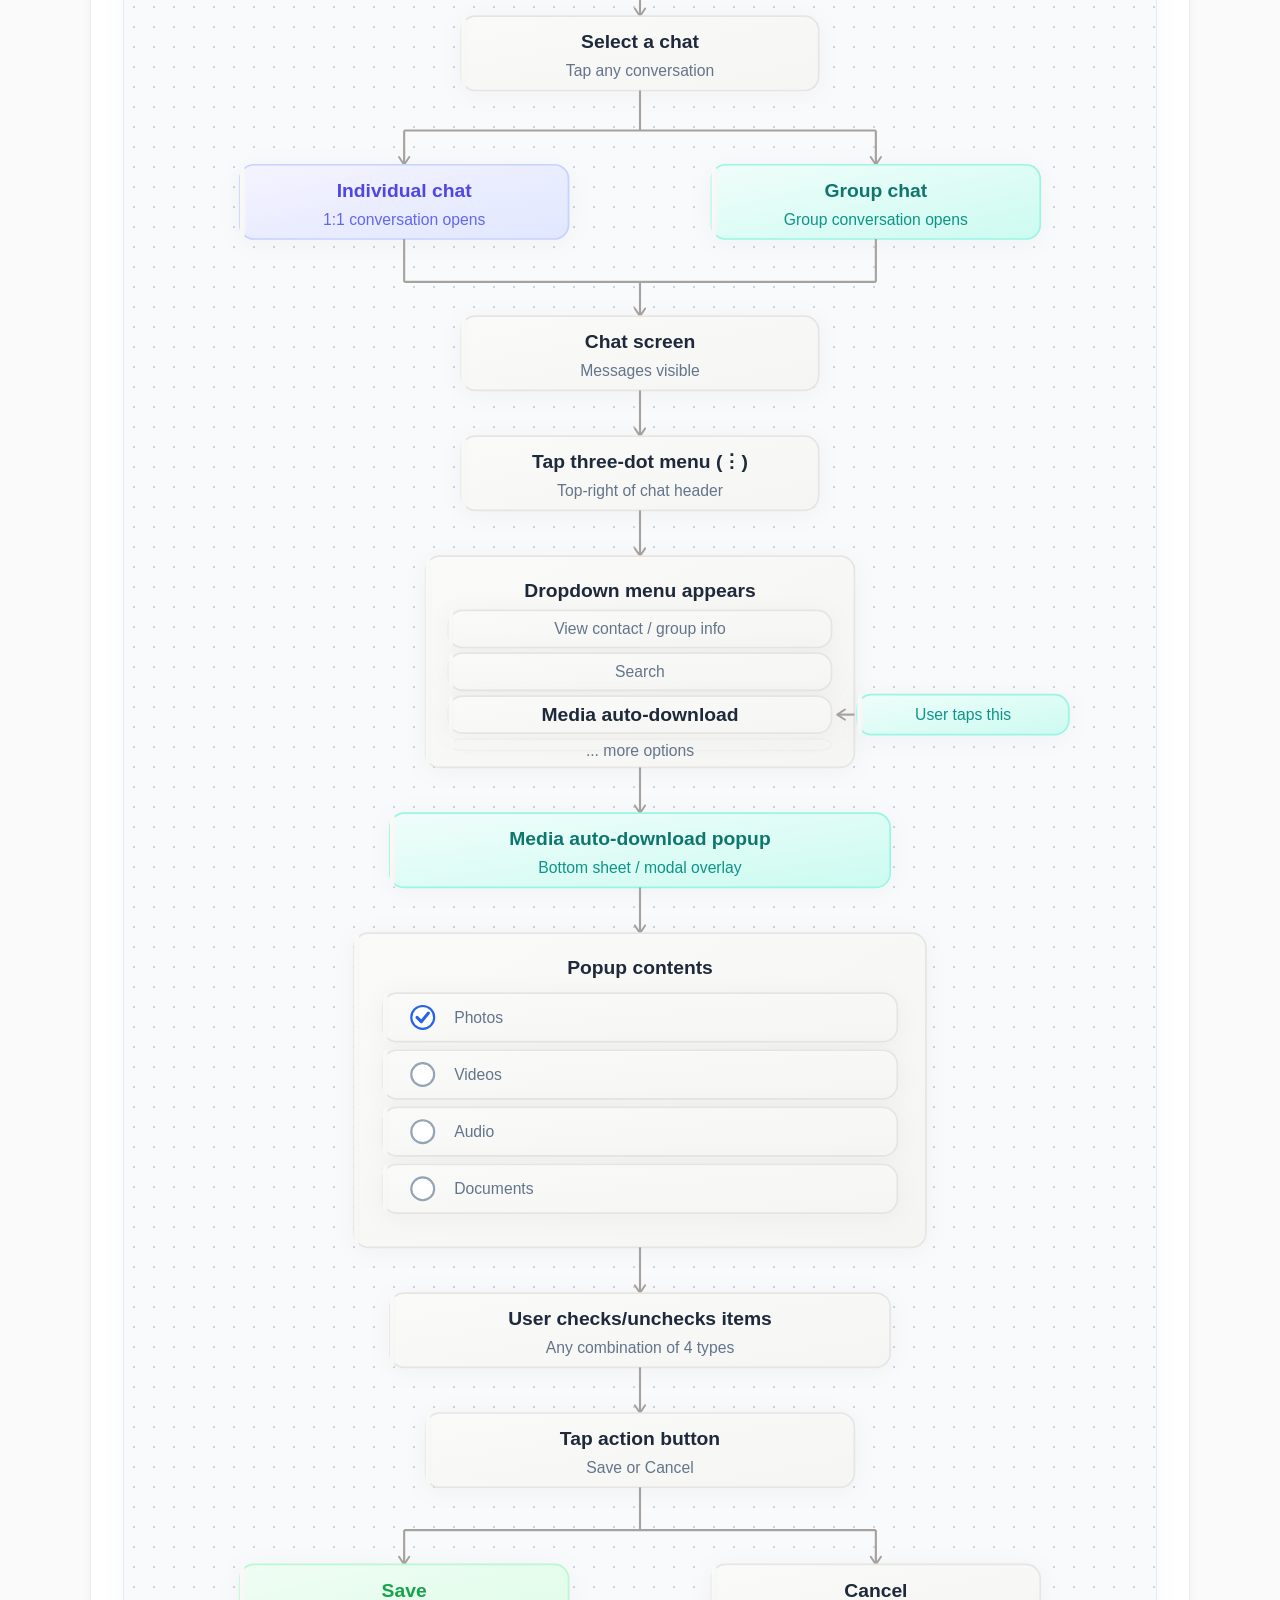
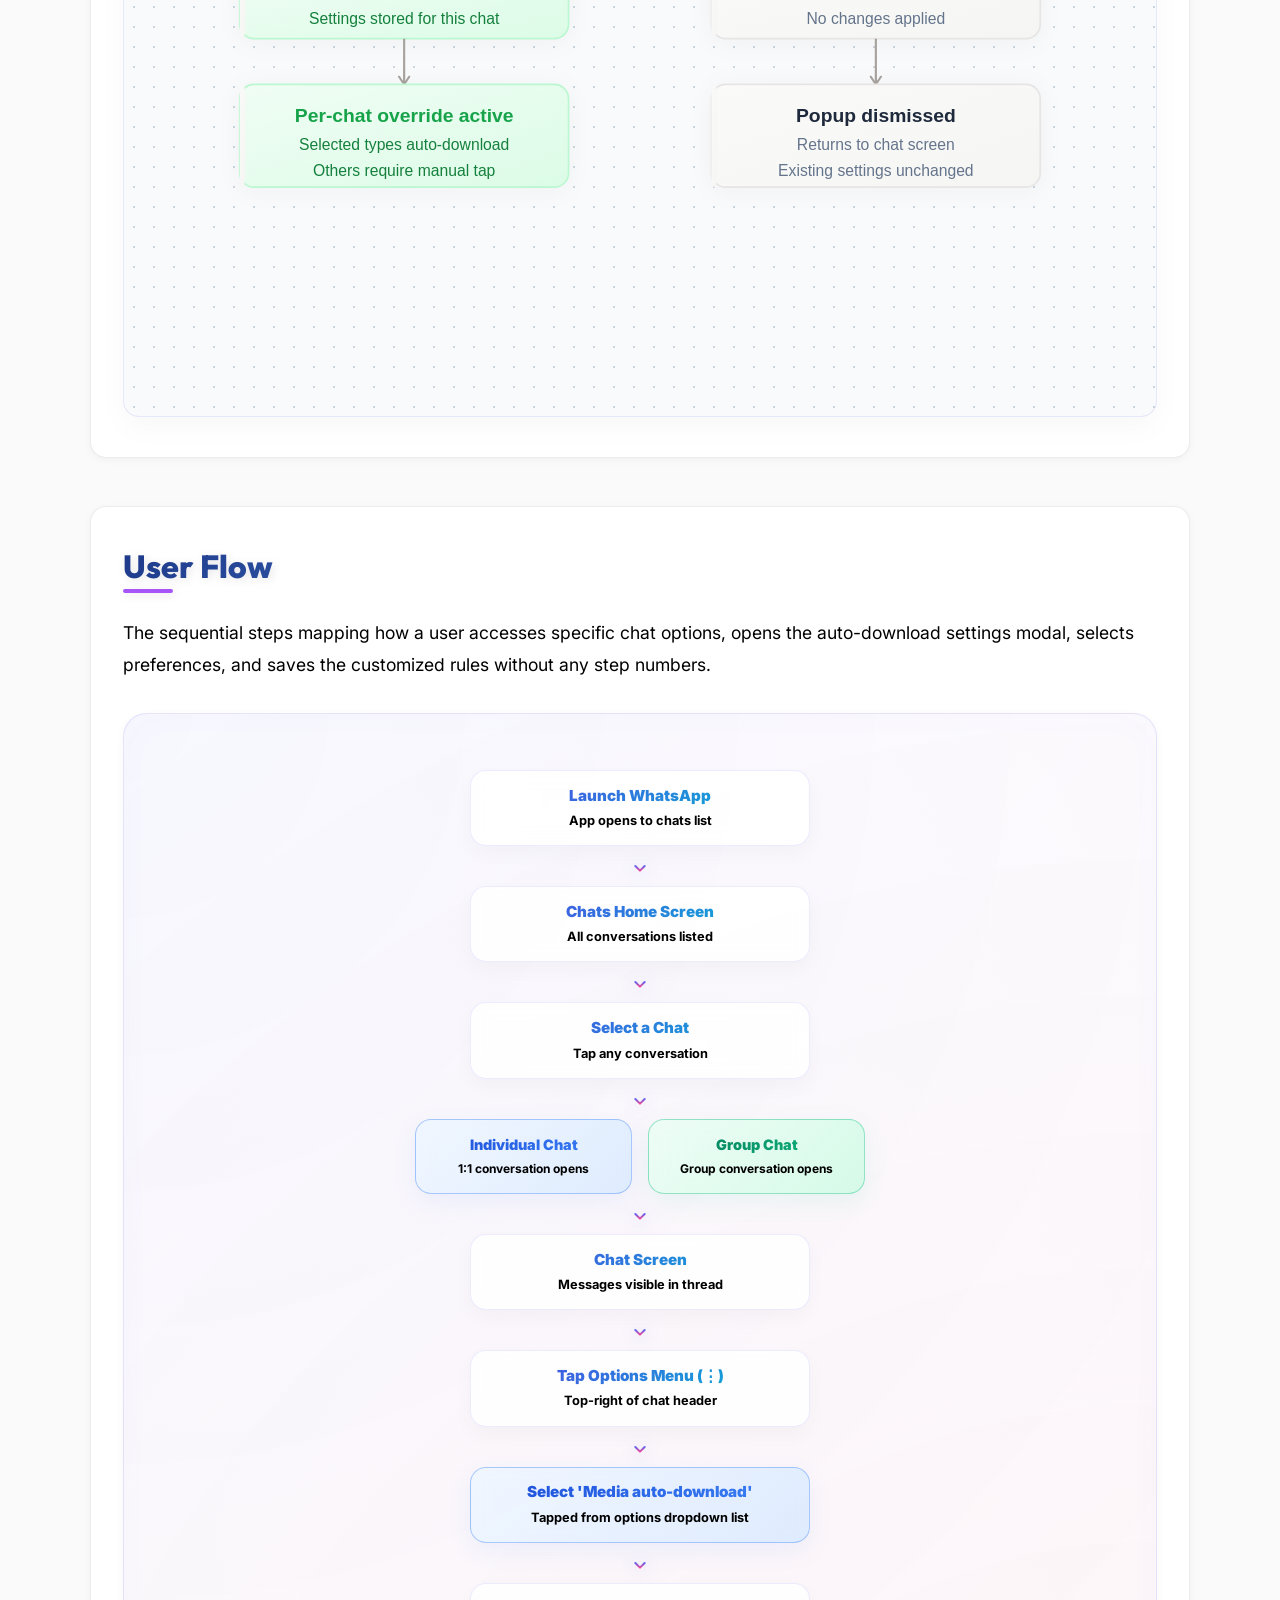
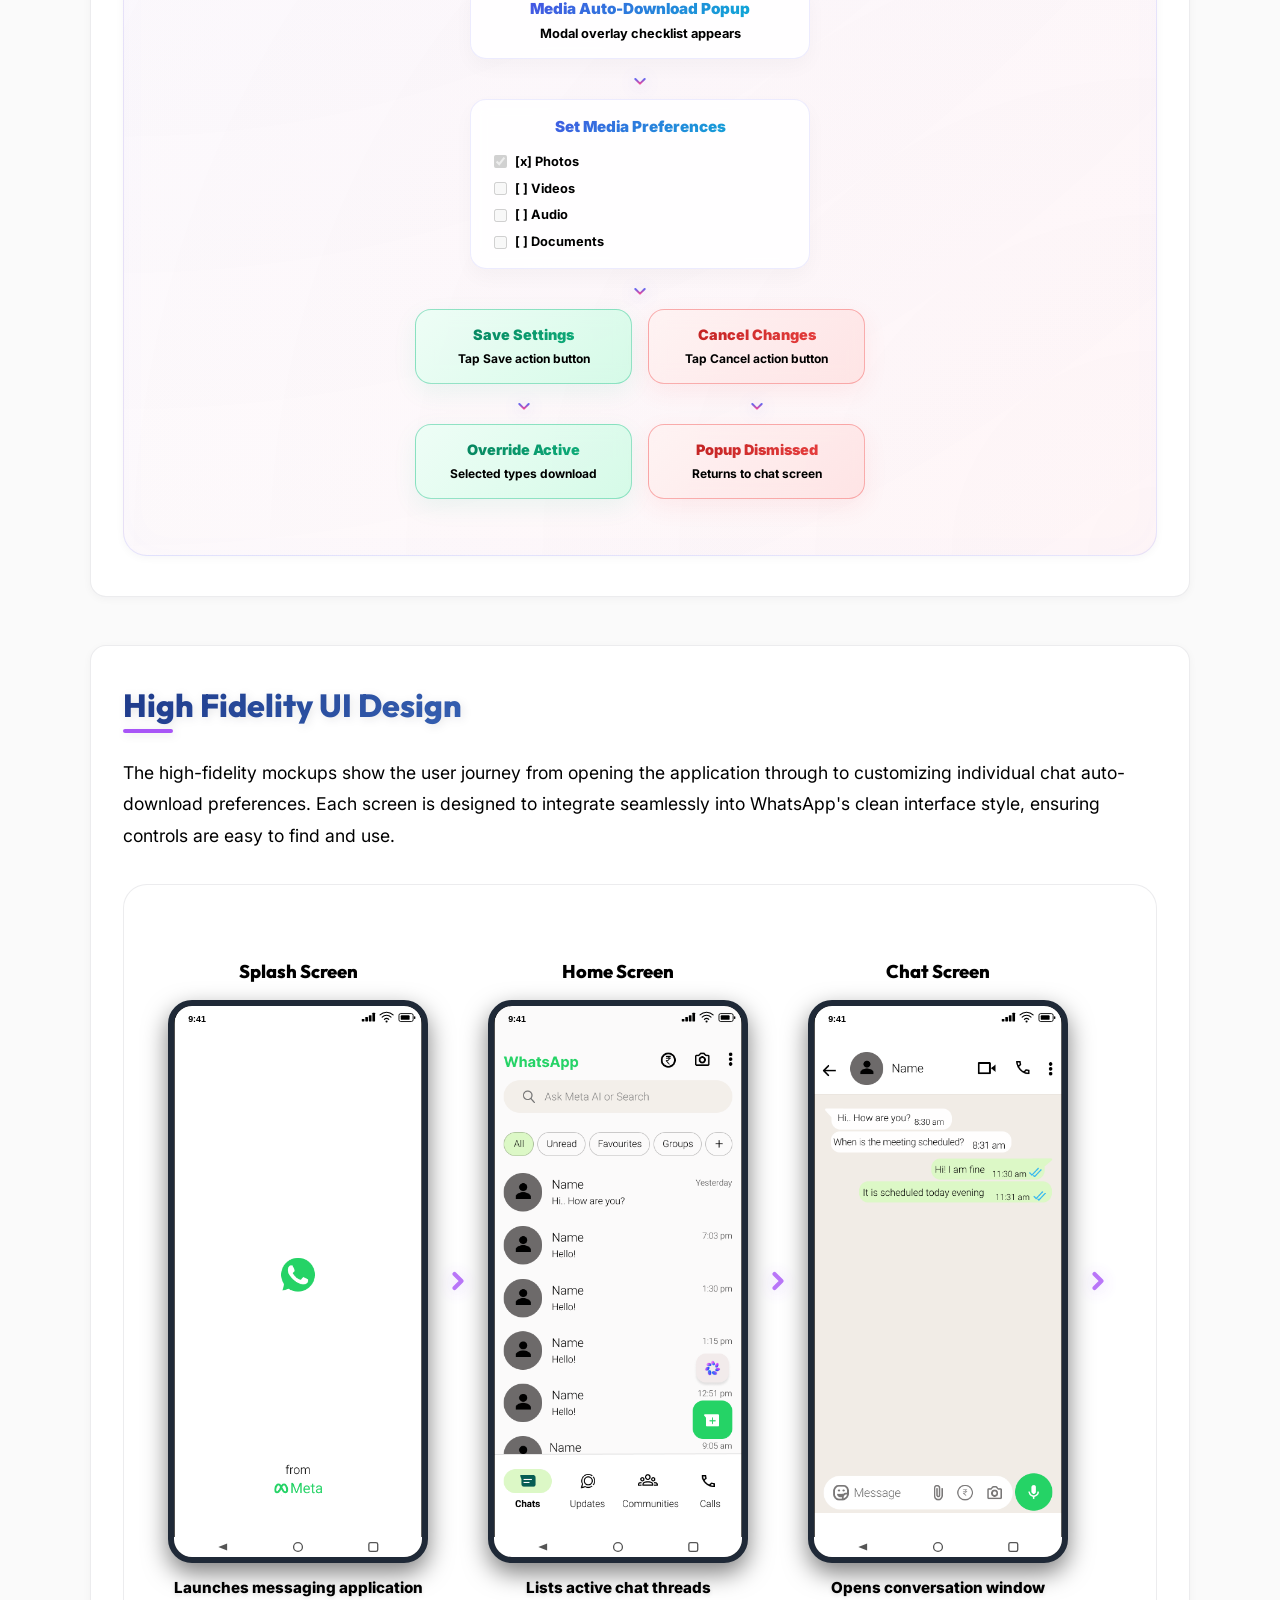
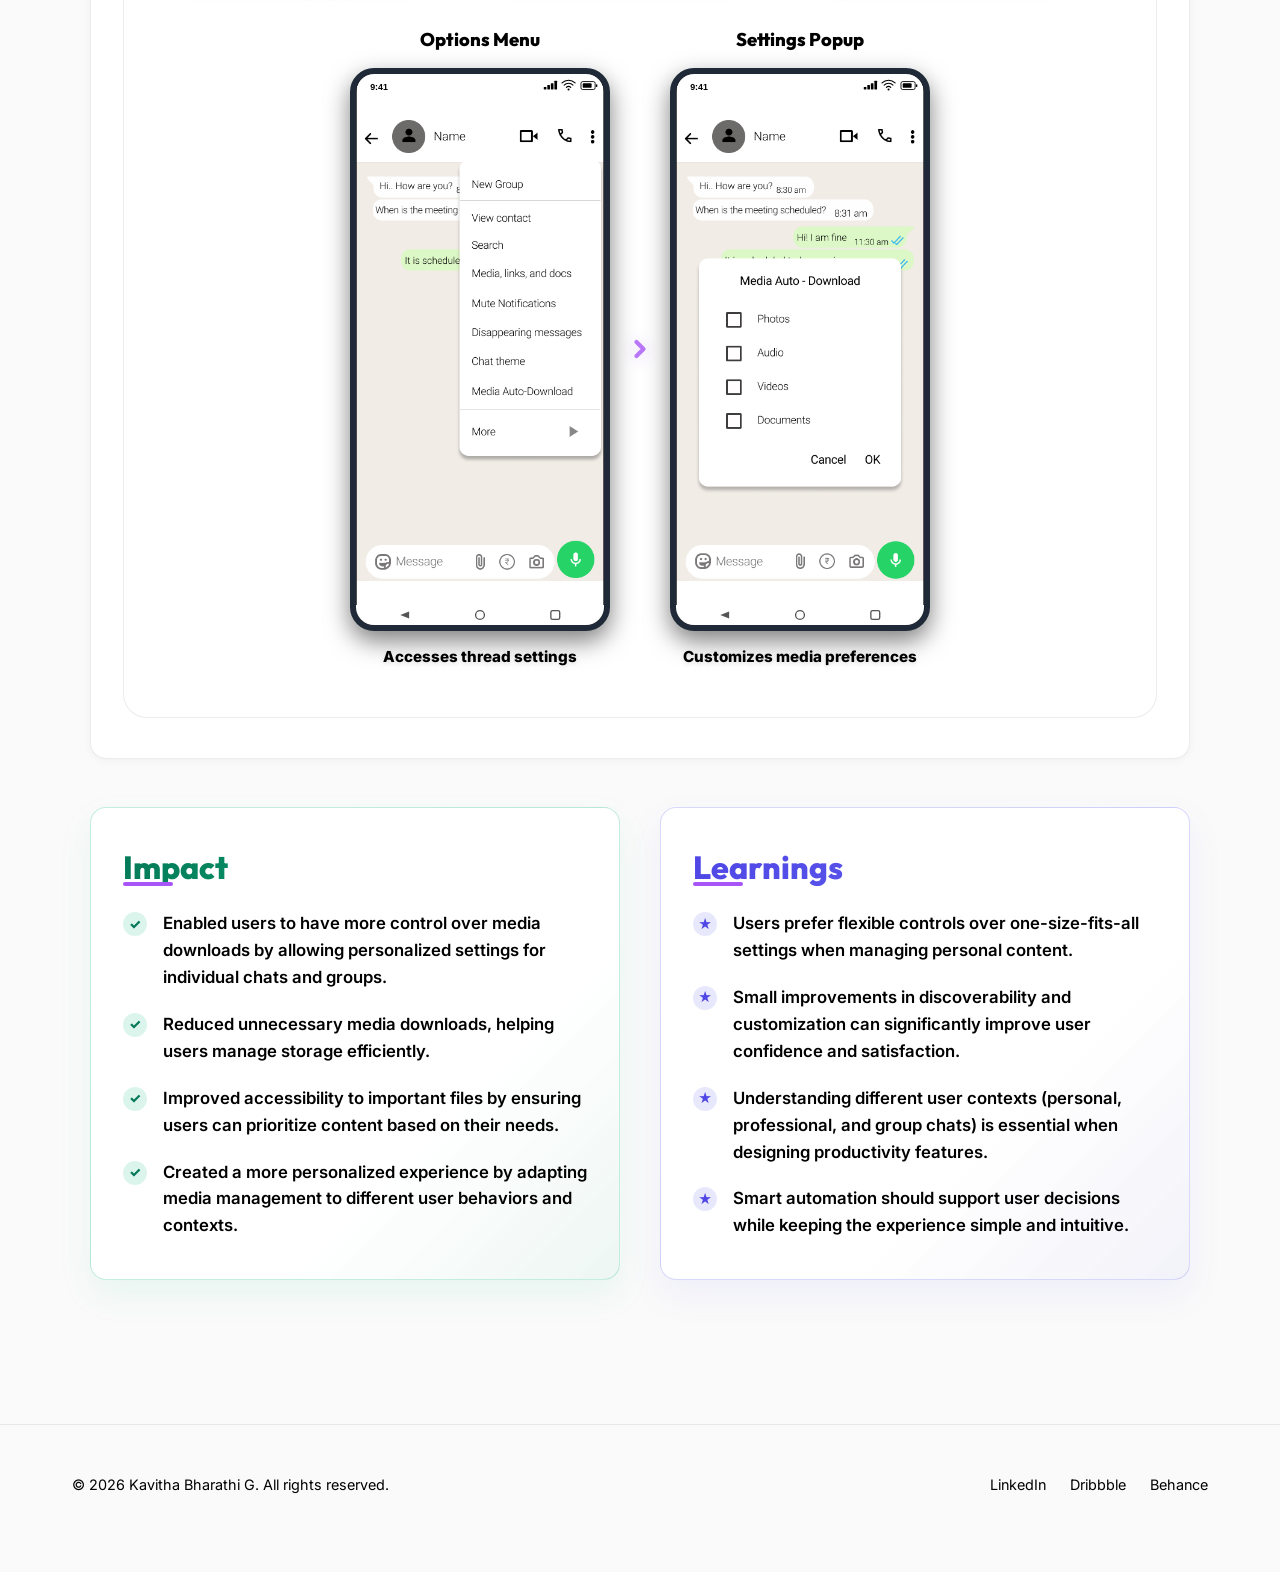
==== commit 95120a2c: "Redesign: increase width of feature boxes on home page and case studies pages to 550px and 1100px re" ====
--- a/granular_media_downloads.html
+++ b/granular_media_downloads.html
@@ -14,7 +14,7 @@
         }
         .case-grid {
             display: block;
-            max-width: 900px;
+            max-width: 1100px;
             margin: 0 auto;
         }
         .case-content {
--- a/style.css
+++ b/style.css
@@ -12,13 +12,13 @@
     --bg-glass: rgba(255, 255, 255, 0.85);
     --border-color: rgba(15, 23, 42, 0.08);
     --border-hover: rgba(15, 23, 42, 0.15);
-    --text-primary: #0F172A; /* Slate 900 */
-    --text-secondary: #475569; /* Slate 600 */
-    --text-muted: #64748B;
+    --text-primary: #000000; /* Pure Black */
+    --text-secondary: #000000; /* Pure Black */
+    --text-muted: #000000; /* Pure Black */
     --accent: #a855f7; /* Violet / Purple */
     --accent-glow: rgba(168, 85, 247, 0.15);
     --accent-gradient: linear-gradient(135deg, #a855f7 0%, #ec4899 100%);
-    --gradient-text: linear-gradient(135deg, #0F172A 30%, #475569 100%);
+    --gradient-text: linear-gradient(135deg, #000000 30%, #000000 100%);
     --shadow-sm: 0 2px 8px rgba(15, 23, 42, 0.04);
     --shadow-md: 0 8px 30px rgba(15, 23, 42, 0.08);
     --shadow-lg: 0 20px 50px rgba(15, 23, 42, 0.12);
@@ -38,13 +38,13 @@
     --bg-glass: rgba(255, 255, 255, 0.85);
     --border-color: rgba(15, 23, 42, 0.08);
     --border-hover: rgba(15, 23, 42, 0.15);
-    --text-primary: #0F172A; /* Slate 900 */
-    --text-secondary: #475569; /* Slate 600 */
-    --text-muted: #64748B;
+    --text-primary: #000000; /* Pure Black */
+    --text-secondary: #000000; /* Pure Black */
+    --text-muted: #000000; /* Pure Black */
     --accent: #a855f7; /* Violet / Purple */
     --accent-glow: rgba(168, 85, 247, 0.15);
     --accent-gradient: linear-gradient(135deg, #a855f7 0%, #ec4899 100%);
-    --gradient-text: linear-gradient(135deg, #0F172A 30%, #475569 100%);
+    --gradient-text: linear-gradient(135deg, #000000 30%, #000000 100%);
     --shadow-sm: 0 2px 8px rgba(15, 23, 42, 0.04);
     --shadow-md: 0 8px 30px rgba(15, 23, 42, 0.08);
     --shadow-lg: 0 20px 50px rgba(15, 23, 42, 0.12);
@@ -63,7 +63,7 @@
 }
 
 body {
-    background: radial-gradient(circle at 50% 20%, #e2e8f0 0%, #cbd5e1 100%);
+    background: #FAFAFA;
     color: var(--text-primary);
     font-family: var(--font-body);
     line-height: 1.6;
@@ -108,7 +108,7 @@
 }
 
 .section-padding {
-    padding: 10rem 0;
+    padding: 5rem 0;
 }
 
 .accent-text {
@@ -119,7 +119,7 @@
 
 /* Section Header */
 .section-header {
-    margin-bottom: 5rem;
+    margin-bottom: 2.5rem;
 }
 .section-tag {
     font-family: var(--font-heading);
@@ -132,7 +132,7 @@
     display: inline-block;
 }
 .section-title {
-    font-size: 3rem;
+    font-size: clamp(2rem, 4.5vw, 2.5rem);
     font-weight: 800;
     letter-spacing: -0.02em;
 }
@@ -286,40 +286,8 @@
     overflow: hidden;
 }
 
-.hero-glow-1 {
-    position: absolute;
-    width: 600px;
-    height: 600px;
-    background: radial-gradient(circle, rgba(37, 99, 235, 0.22) 0%, rgba(96, 165, 250, 0.05) 60%, rgba(0,0,0,0) 100%);
-    top: -10%;
-    right: -10%;
-    filter: blur(80px);
-    pointer-events: none;
-    animation: float 20s infinite alternate;
-}
-
-.hero-glow-2 {
-    position: absolute;
-    width: 500px;
-    height: 500px;
-    background: radial-gradient(circle, rgba(139, 92, 246, 0.18) 0%, rgba(219, 39, 119, 0.04) 60%, rgba(0,0,0,0) 100%);
-    bottom: -10%;
-    left: -10%;
-    filter: blur(80px);
-    pointer-events: none;
-    animation: float 15s infinite alternate-reverse;
-}
-
-.hero-glow-3 {
-    position: absolute;
-    width: 400px;
-    height: 400px;
-    background: radial-gradient(circle, rgba(236, 72, 153, 0.12) 0%, rgba(0,0,0,0) 70%);
-    top: 35%;
-    left: 40%;
-    filter: blur(70px);
-    pointer-events: none;
-    animation: float 18s infinite alternate;
+.hero-glow-1, .hero-glow-2, .hero-glow-3 {
+    display: none;
 }
 
 /* Global webpage background design grid and color mesh effects */
@@ -330,11 +298,8 @@
     left: 0;
     width: 100vw;
     height: 100vh;
-    background-image: url('assets/portfolio_blurred_bg.png');
-    background-size: cover;
-    background-position: center;
-    filter: blur(40px) saturate(1.2);
-    opacity: 0.45;
+    background-image: none;
+    background-color: #FAFAFA;
     z-index: -10;
     pointer-events: none;
     transition: var(--transition-smooth);
@@ -374,7 +339,7 @@
     box-shadow: var(--shadow-lg);
     display: flex;
     flex-direction: column;
-    gap: 2.5rem;
+    gap: 1.25rem;
 }
 
 .hero-intro {
@@ -386,7 +351,7 @@
     -webkit-background-clip: text;
     -webkit-text-fill-color: transparent;
     filter: drop-shadow(2px 2px 4px rgba(15, 23, 42, 0.15));
-    margin-bottom: 1rem;
+    margin-bottom: 0;
     display: inline-block;
     font-family: var(--font-heading);
 }
@@ -399,7 +364,7 @@
     color: #000000 !important;
     -webkit-text-fill-color: initial !important;
     background: none !important;
-    margin-bottom: 2rem;
+    margin-bottom: 0;
 }
 
 .hero-title::after {
@@ -408,15 +373,15 @@
     width: 100%;
     height: 4px;
     background: linear-gradient(90deg, #2563EB, #000000);
-    margin-top: 1.5rem;
+    margin-top: 1rem;
     border-radius: 2px;
     box-shadow: 0 4px 8px rgba(37, 99, 235, 0.4);
     opacity: 0.3;
 }
 
 .hero-ux-info {
-    margin-top: 3rem;
-    margin-bottom: 3.5rem;
+    margin-top: 2.25rem;
+    margin-bottom: 0;
     display: grid;
     grid-template-columns: repeat(3, 1fr);
     gap: 2rem;
@@ -539,6 +504,12 @@
     border: 1px solid var(--border-color);
     border-radius: var(--radius-xl);
     color: var(--text-secondary);
+}
+
+.work-content-group {
+    display: flex;
+    flex-direction: column;
+    align-items: flex-start;
 }
 
 .work-title {
@@ -830,7 +801,8 @@
         transform: translateY(-8px);
     }
     .services-grid {
-        grid-template-columns: repeat(2, 1fr);
+        grid-template-columns: repeat(auto-fit, minmax(280px, 1fr));
+        gap: 2rem;
     }
     #about .section-title {
         font-size: 2.5rem;
@@ -840,7 +812,7 @@
         gap: 2.5rem;
     }
     .about-grid-info {
-        grid-template-columns: 1fr;
+        grid-template-columns: repeat(auto-fit, minmax(280px, 1fr));
         gap: 1.5rem;
     }
     .about-intro-title {
@@ -851,7 +823,8 @@
     }
     .contact-wrapper {
         grid-template-columns: 1fr;
-        gap: 4rem;
+        gap: 3rem;
+        padding: 2.5rem 1.5rem;
     }
 }
 
@@ -980,20 +953,24 @@
 .about-box {
     background-color: var(--bg-secondary);
     border: 1px solid var(--border-color);
-    border-radius: var(--radius-lg);
+    border-bottom: none;
+    border-top-left-radius: var(--radius-lg);
+    border-top-right-radius: var(--radius-lg);
+    border-bottom-left-radius: 0;
+    border-bottom-right-radius: 0;
     padding: 3.5rem;
     box-shadow: var(--shadow-lg);
-    margin-top: 2rem;
     display: flex;
     flex-direction: column;
-    gap: 3.5rem;
+    gap: 2.5rem;
 }
 .about-header-wrapper {
     display: flex;
     flex-direction: column;
 }
 #about .section-tag, .selected-projects-title, .core-expertise-tag {
-    font-size: 5rem;
+    font-size: clamp(2.2rem, 5vw, 3.2rem);
+    font-family: var(--font-heading);
     font-weight: 800;
     text-transform: none;
     letter-spacing: -0.01em;
@@ -1003,9 +980,11 @@
     filter: drop-shadow(2px 2px 4px rgba(15, 23, 42, 0.15));
     margin-bottom: 2.5rem;
     display: inline-block;
+    word-wrap: break-word;
+    max-width: 100%;
 }
 .lets-connect-tag {
-    font-size: 2.5rem;
+    font-size: clamp(2rem, 5vw, 2.5rem);
     font-weight: 800;
     text-transform: none;
     letter-spacing: -0.01em;
@@ -1015,19 +994,44 @@
     filter: drop-shadow(2px 2px 4px rgba(15, 23, 42, 0.15));
     margin-bottom: 1.5rem;
     display: inline-block;
-    white-space: nowrap;
+    white-space: normal;
+    word-wrap: break-word;
+    max-width: 100%;
 }
 .whatsapp-redesign-title {
-    font-size: 2.5rem;
+    display: inline-flex;
+    align-items: center;
+    gap: 0.6rem;
+    padding: 0.65rem 1.5rem;
+    background-color: rgba(255, 255, 255, 0.45);
+    backdrop-filter: blur(8px);
+    border: 1px solid var(--border-color);
+    border-radius: 50px;
+    font-size: clamp(2.1rem, 4.8vw, 2.8rem);
     font-weight: 800;
-    text-transform: none;
-    letter-spacing: -0.01em;
+    margin-bottom: 1.5rem;
+    width: fit-content;
+    transition: var(--transition-bounce);
+    box-shadow: var(--shadow-sm);
+}
+.whatsapp-redesign-title:hover {
+    transform: translateY(-2px);
+    background-color: rgba(255, 255, 255, 0.6);
+    box-shadow: var(--shadow-md);
+}
+.whatsapp-text {
+    color: #000000;
+    -webkit-text-fill-color: #000000;
+    font-weight: 800;
+}
+.redesign-text {
     background: linear-gradient(135deg, #1E3A8A 0%, #60A5FA 100%);
     -webkit-background-clip: text;
     -webkit-text-fill-color: transparent;
-    filter: drop-shadow(2px 2px 4px rgba(15, 23, 42, 0.15));
-    margin-bottom: 0.75rem;
-    display: inline-block;
+    font-weight: 800;
+}
+.work-card .selected-projects-title {
+    margin-bottom: 0.5rem;
 }
 .about-grid-info {
     display: grid;
@@ -1137,55 +1141,131 @@
 .tools-list-horizontal {
     list-style: none;
     display: flex;
+    flex-direction: row;
+    flex-wrap: wrap;
+    gap: 0.75rem;
+}
+.tool-item {
+    display: flex;
     flex-direction: column;
-    gap: 1rem;
-}
-.tool-item {
-    display: flex;
     align-items: center;
-    gap: 0.75rem;
-    font-size: 1.05rem;
+    justify-content: center;
+    gap: 0.6rem;
+    font-size: 0.85rem;
     font-weight: 700 !important;
     color: #ffffff !important;
+    width: 105px;
+    height: 105px;
+    background: rgba(255, 255, 255, 0.08);
+    border: 1px solid rgba(255, 255, 255, 0.15);
+    border-radius: var(--radius-md);
+    transition: var(--transition-bounce);
+    text-align: center;
+    box-sizing: border-box;
+}
+.tool-item:hover {
+    background: var(--accent);
+    border-color: var(--accent);
+    transform: translateY(-4px);
 }
 .tool-item svg, .tool-icon {
-    width: 24px;
-    height: 24px;
+    width: 36px;
+    height: 36px;
     flex-shrink: 0;
     object-fit: contain;
-    border-radius: 4px;
-}
-.about-introduction-wrapper {
+    border-radius: 6px;
+}
+.about-introduction-box {
+    background: linear-gradient(135deg, rgba(147, 197, 253, 0.45) 0%, #ffffff 50%, rgba(59, 130, 246, 0.35) 100%);
+    border: 1px solid var(--border-color);
+    border-top: none;
+    border-top-left-radius: 0;
+    border-top-right-radius: 0;
+    border-bottom-left-radius: var(--radius-lg);
+    border-bottom-right-radius: var(--radius-lg);
+    padding: 3rem 3.5rem;
+    box-shadow: var(--shadow-lg);
     display: flex;
     flex-direction: column;
-    gap: 2rem;
-    border-top: 1px solid rgba(255, 255, 255, 0.08);
-    padding-top: 2.5rem;
-}
-.about-intro-title {
-    font-size: 2.25rem;
+    gap: 1.5rem;
+    margin-top: 0;
+    box-sizing: border-box;
+}
+.intro-badge-wrapper {
+    width: 100%;
+    display: flex;
+    justify-content: flex-start;
+}
+.intro-tag-badge {
+    display: inline-block;
+    padding: 0.5rem 1.25rem;
+    background-color: var(--bg-secondary);
+    border: 1px solid var(--border-color);
+    border-radius: 50px;
+    font-size: clamp(1.1rem, 2.5vw, 1.4rem);
+    font-family: var(--font-heading);
     font-weight: 800;
-    font-family: var(--font-heading);
     background: linear-gradient(135deg, #1E3A8A 0%, #60A5FA 100%);
     -webkit-background-clip: text;
     -webkit-text-fill-color: transparent;
-    letter-spacing: -0.01em;
-    text-shadow: 0 0 25px rgba(59, 130, 246, 0.35);
+    width: fit-content;
+    text-transform: uppercase;
+    letter-spacing: 0.05em;
+    margin-bottom: 0.25rem;
+}
+.intro-content-row {
+    display: flex;
+    flex-direction: row;
+    align-items: stretch;
+    gap: 3.5rem;
+    width: 100%;
+}
+.intro-left {
+    flex: 1.15;
+    display: flex;
+    flex-direction: column;
+    justify-content: space-between;
+    gap: 1.25rem;
+}
+.intro-right {
+    flex: 0.85;
+    display: flex;
+    justify-content: center;
+    align-items: stretch;
+}
+.intro-avatar {
+    width: 100%;
+    max-width: 380px;
+    height: 100%;
+    min-height: 280px;
+    object-fit: cover;
+    border-radius: var(--radius-md);
+    box-shadow: var(--shadow-md);
+    border: 1px solid var(--border-color);
     transition: var(--transition-bounce);
-    width: fit-content;
-    display: inline-block;
-}
-.about-intro-title:hover {
-    transform: scale(1.03) translateY(-2px);
-    text-shadow: 0 0 35px rgba(59, 130, 246, 0.75);
-}
-.about-bios {
-    display: flex;
-    flex-direction: column;
-    gap: 1.75rem;
+}
+.intro-avatar:hover {
+    transform: scale(1.02) translateY(-2px);
+    box-shadow: var(--shadow-lg);
+}
+.intro-title-greeting {
+    font-size: clamp(2.8rem, 6.5vw, 4rem);
+    font-weight: 800;
+    margin-bottom: 0.5rem;
+    line-height: 1.2;
+}
+.intro-greeting-text {
+    color: #000000;
+    -webkit-text-fill-color: #000000;
+}
+.intro-greeting-name {
+    background: linear-gradient(135deg, #1E3A8A 0%, #60A5FA 100%);
+    -webkit-background-clip: text;
+    -webkit-text-fill-color: transparent;
+    filter: drop-shadow(2px 2px 4px rgba(15, 23, 42, 0.1));
 }
 .about-bio {
-    font-size: 1.05rem;
+    font-size: 1.15rem;
     line-height: 1.85;
     color: #000000;
 }
@@ -1201,7 +1281,6 @@
     grid-template-columns: 1fr 1fr;
     gap: 4rem;
     align-items: start;
-    margin-top: 2rem;
 }
 
 .contact-info {
@@ -1312,7 +1391,11 @@
     box-shadow: var(--shadow-lg);
     display: flex;
     flex-direction: column;
-    gap: 3.5rem;
+    gap: 2.5rem;
+}
+
+.services-box .section-header {
+    margin-bottom: 0;
 }
 
 #modalCloseBtn {
@@ -1379,6 +1462,7 @@
 .project-feature-col {
     flex: 1;
     min-width: 250px;
+    max-width: 550px;
     display: flex;
     flex-direction: column;
     gap: 1.25rem;
@@ -1393,9 +1477,10 @@
 }
 
 .project-feature-col:hover {
-    transform: translateY(-4px);
-    box-shadow: var(--shadow-md);
-    border-color: var(--accent);
+    transform: translateY(-6px) scale(1.025);
+    box-shadow: 0 15px 35px rgba(37, 99, 235, 0.12), 0 5px 15px rgba(0, 0, 0, 0.04);
+    border-color: #3b82f6;
+    background: linear-gradient(135deg, #ffffff 0%, #eff6ff 100%) !important;
 }
 
 .work-hero-image-wrapper:hover img {
@@ -1417,6 +1502,10 @@
 
 .insights-image-wrapper:hover img {
     transform: scale(1.015);
+}
+
+.insight-card {
+    background-color: var(--bg-secondary) !important;
 }
 
 .insight-card:hover {
@@ -1432,7 +1521,7 @@
     border: 1px solid var(--border-color);
     border-radius: var(--radius-md);
     box-shadow: var(--shadow-sm);
-    background-color: var(--bg-primary);
+    background-color: var(--bg-secondary);
 }
 
 .analysis-table {
@@ -1604,7 +1693,7 @@
 
 .flow-node span {
     font-weight: 700 !important;
-    color: #334155 !important; /* Slightly darker for better legibility when bold */
+    color: #000000 !important; /* Pure black */
 }
 
 .flow-node div, .flow-node input {
@@ -1697,6 +1786,7 @@
 
 /* --- GRAPHIC DESIGN BACKGROUND ELEMENTS --- */
 .bg-graphics-container {
+    display: none;
     position: fixed;
     top: 0;
     left: 0;
@@ -1995,7 +2085,131 @@
         align-items: center;
         text-align: center;
     }
-}
-
-
-
+
+    /* About, Core Expertise, Let's Connect, and Footer Mobile Customizations */
+    .about-box, .services-box, .contact-wrapper {
+        padding: 2rem 1.25rem !important;
+        gap: 2rem !important;
+        width: 100% !important;
+        box-sizing: border-box !important;
+    }
+    
+    .about-grid-info {
+        grid-template-columns: 1fr !important;
+        gap: 1.5rem !important;
+        width: 100% !important;
+    }
+    
+    .sub-box {
+        width: 100% !important;
+        box-sizing: border-box !important;
+    }
+    
+    .services-grid {
+        grid-template-columns: 1fr !important;
+        gap: 1.5rem !important;
+        width: 100% !important;
+    }
+    
+    .service-card {
+        width: 100% !important;
+        box-sizing: border-box !important;
+    }
+    
+    .about-header-wrapper {
+        align-items: center;
+        text-align: center;
+    }
+    
+    .about-introduction-box {
+        flex-direction: column !important;
+        padding: 2rem 1.25rem !important;
+        gap: 1.5rem !important;
+        margin-top: 0 !important;
+        width: 100% !important;
+        box-sizing: border-box !important;
+    }
+    .intro-badge-wrapper {
+        justify-content: center !important;
+    }
+    .intro-content-row {
+        flex-direction: column-reverse !important;
+        gap: 2rem !important;
+        width: 100% !important;
+    }
+    .intro-left, .intro-right {
+        flex: 1 !important;
+        width: 100% !important;
+    }
+    .intro-avatar {
+        height: auto !important;
+        max-width: 280px !important;
+    }
+    .intro-title-greeting {
+        text-align: center;
+    }
+
+    .services-box .section-header {
+        text-align: center;
+        margin-bottom: 2rem;
+    }
+    
+    .contact-info {
+        text-align: center;
+        align-items: center;
+    }
+    
+    .contact-details-list {
+        align-items: center;
+        width: 100%;
+    }
+    
+    .contact-item {
+        flex-direction: column;
+        text-align: center;
+        gap: 0.5rem;
+    }
+    
+    .contact-text-value {
+        word-break: break-word;
+        overflow-wrap: break-word;
+    }
+    
+    .contact-submit-btn {
+        width: 100%;
+    }
+    
+    .footer {
+        padding: 2.5rem 0 !important;
+    }
+    
+    .footer .container {
+        flex-direction: column !important;
+        gap: 1.25rem !important;
+        text-align: center !important;
+    }
+    
+    .footer-socials {
+        justify-content: center !important;
+        gap: 1.5rem !important;
+    }
+}
+
+@media (max-width: 576px) {
+    .about-box, .services-box, .contact-wrapper {
+        padding: 1.5rem 1rem !important;
+        gap: 1.5rem !important;
+    }
+    .sub-box {
+        padding: 1.5rem 1.25rem !important;
+    }
+    .about-intro-title {
+        font-size: 1.5rem !important;
+    }
+    .contact-title {
+        font-size: 1.35rem !important;
+    }
+}
+
+
+
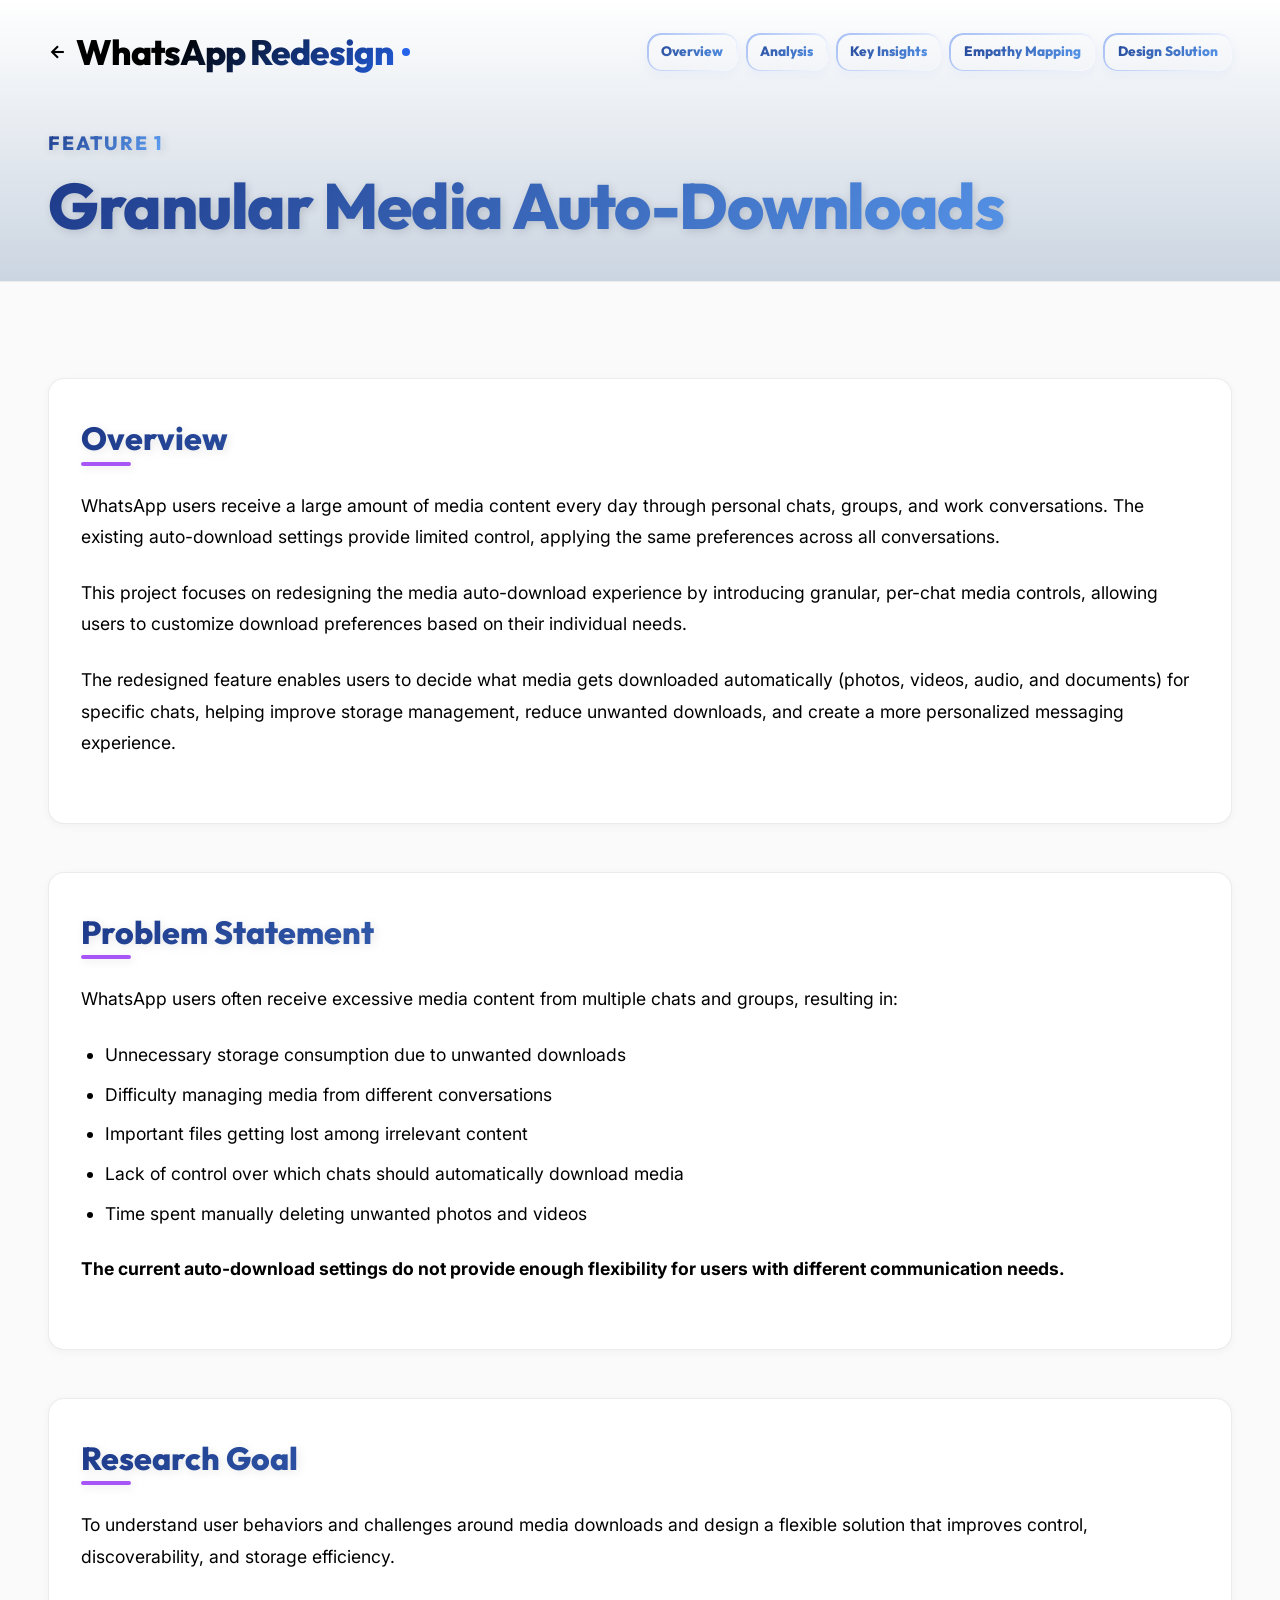
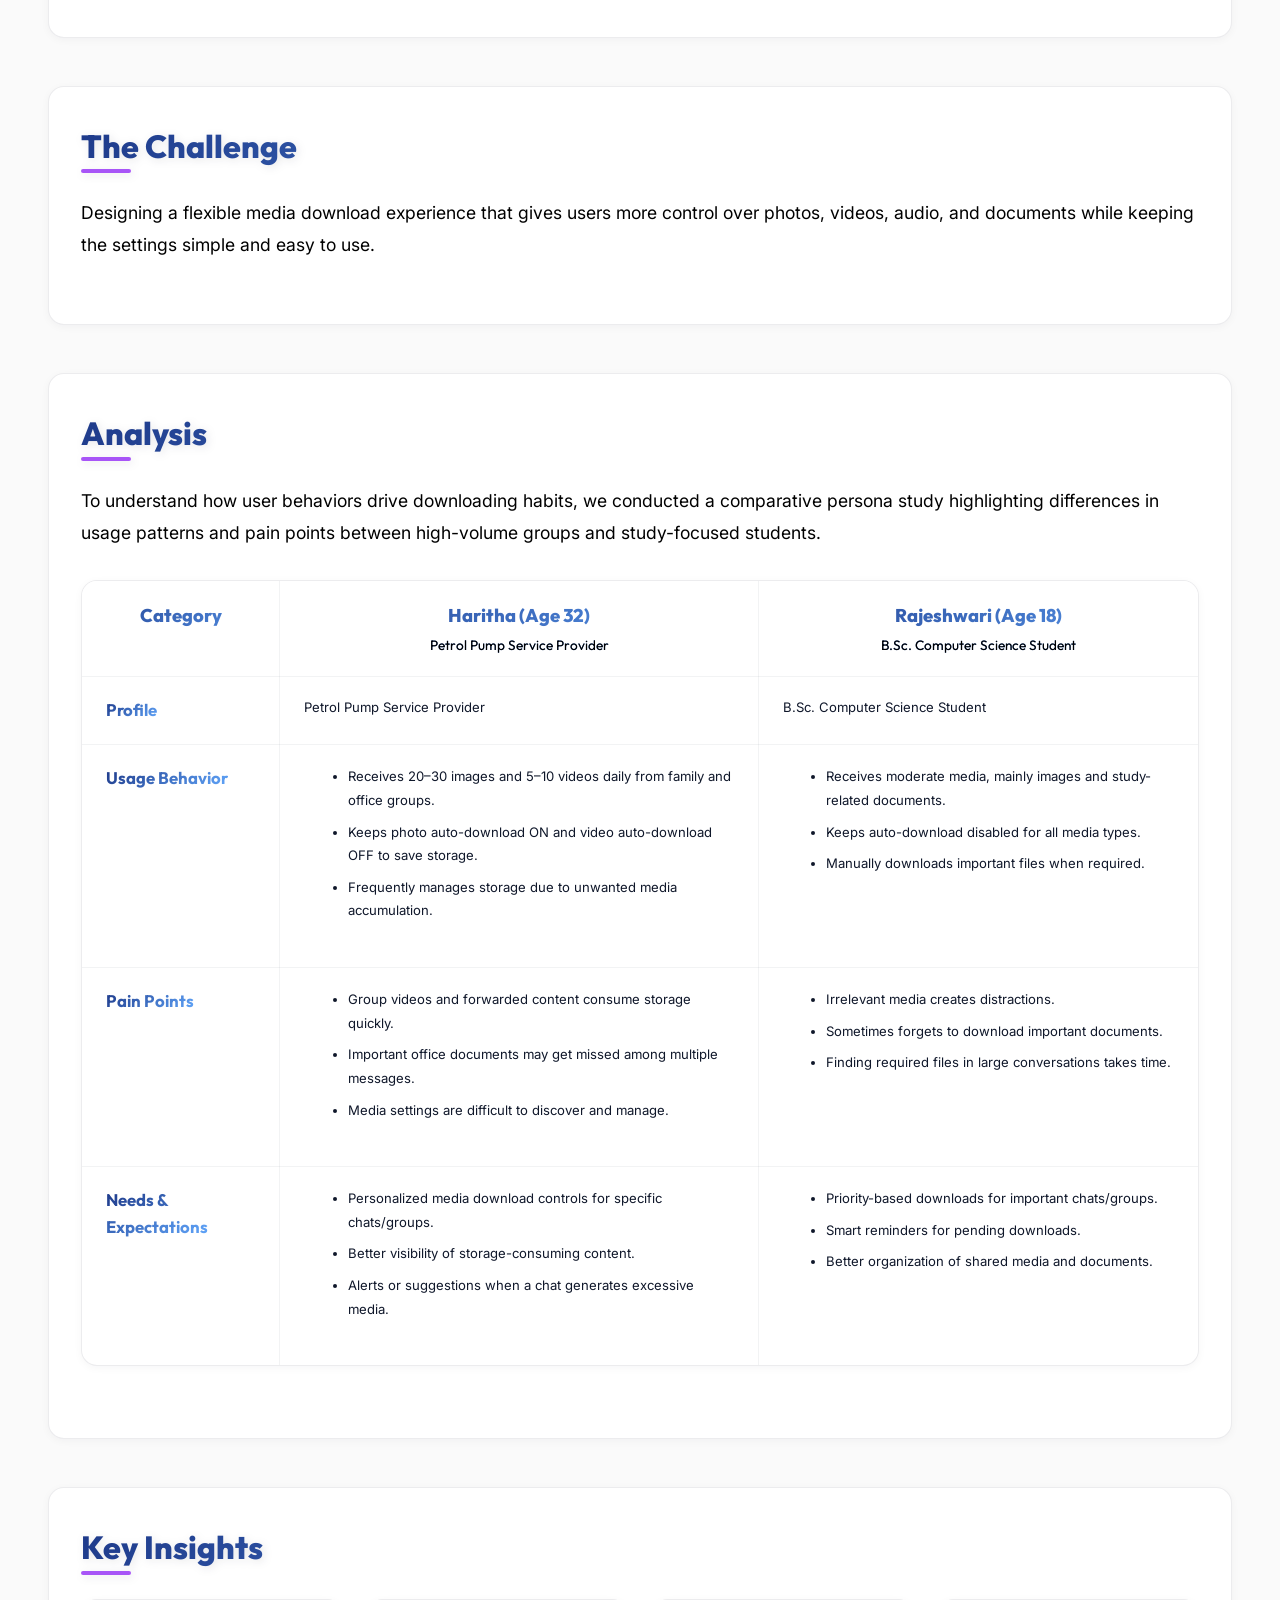
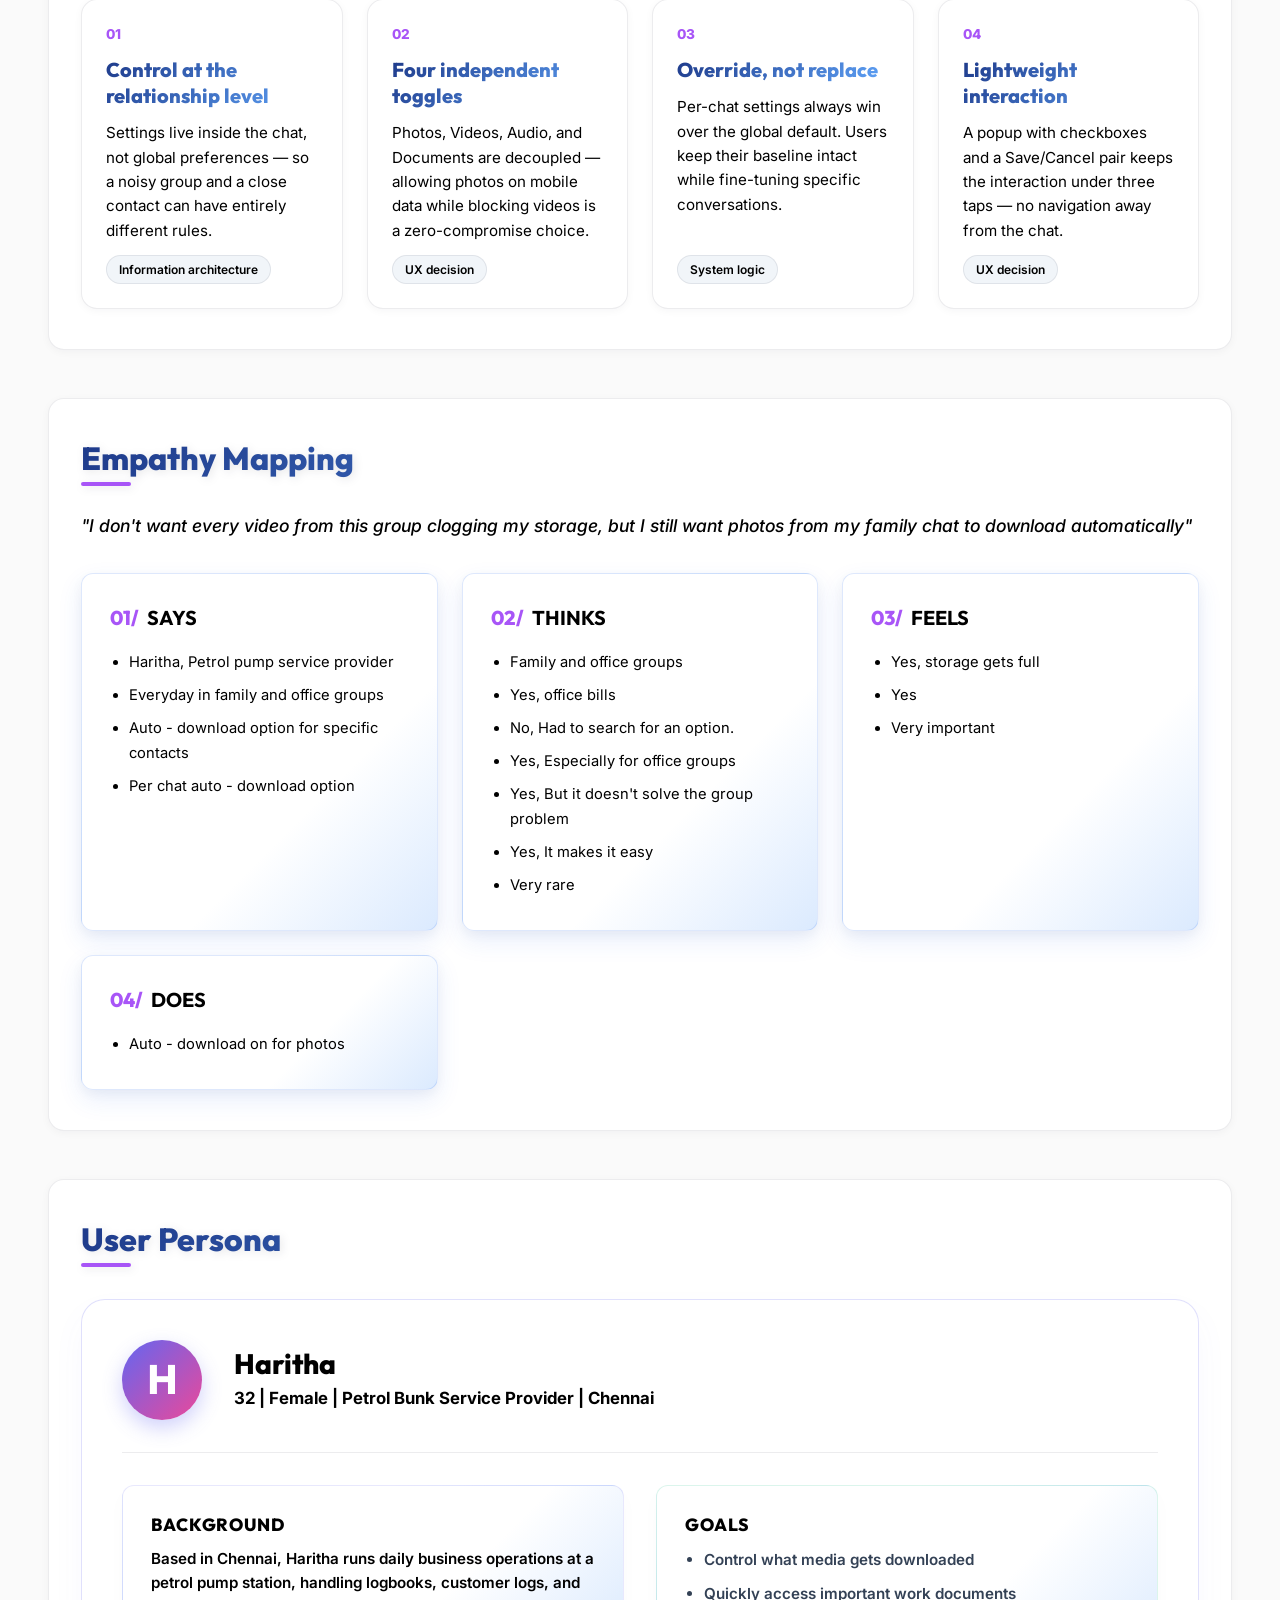
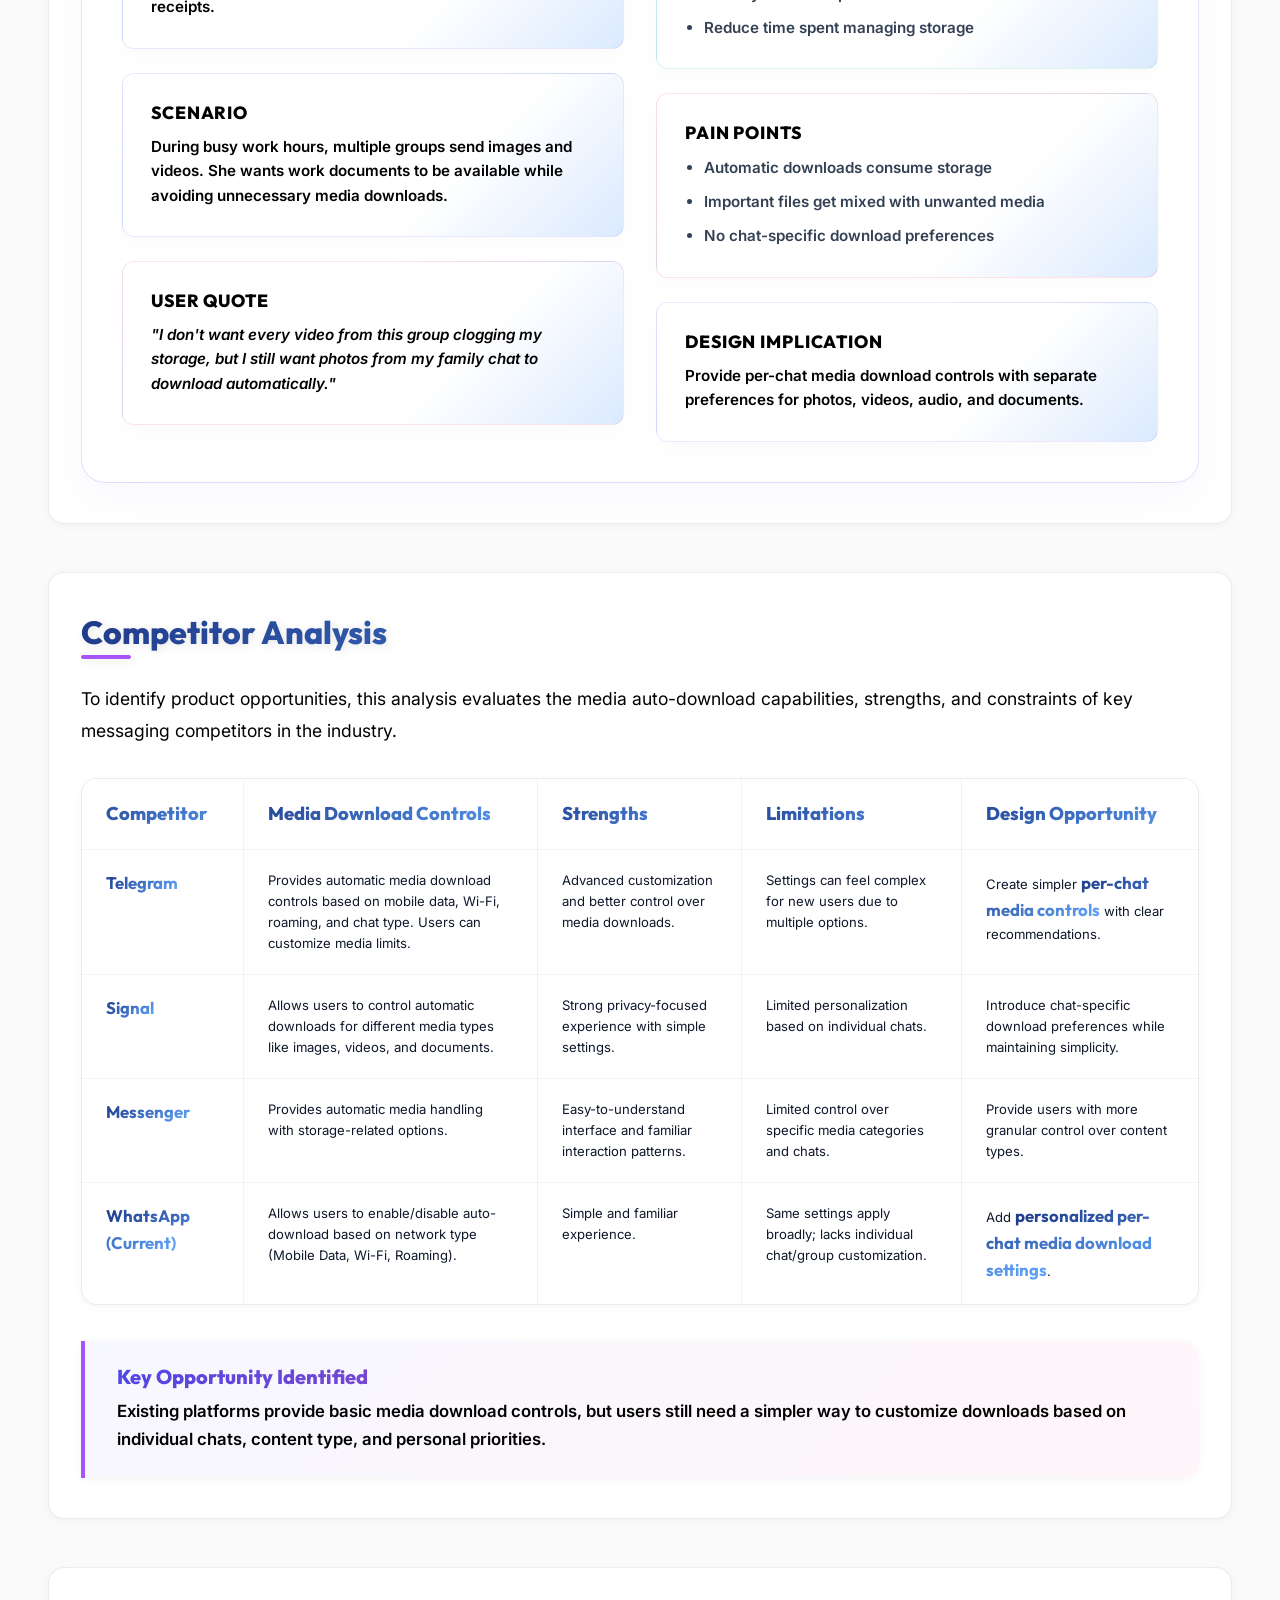
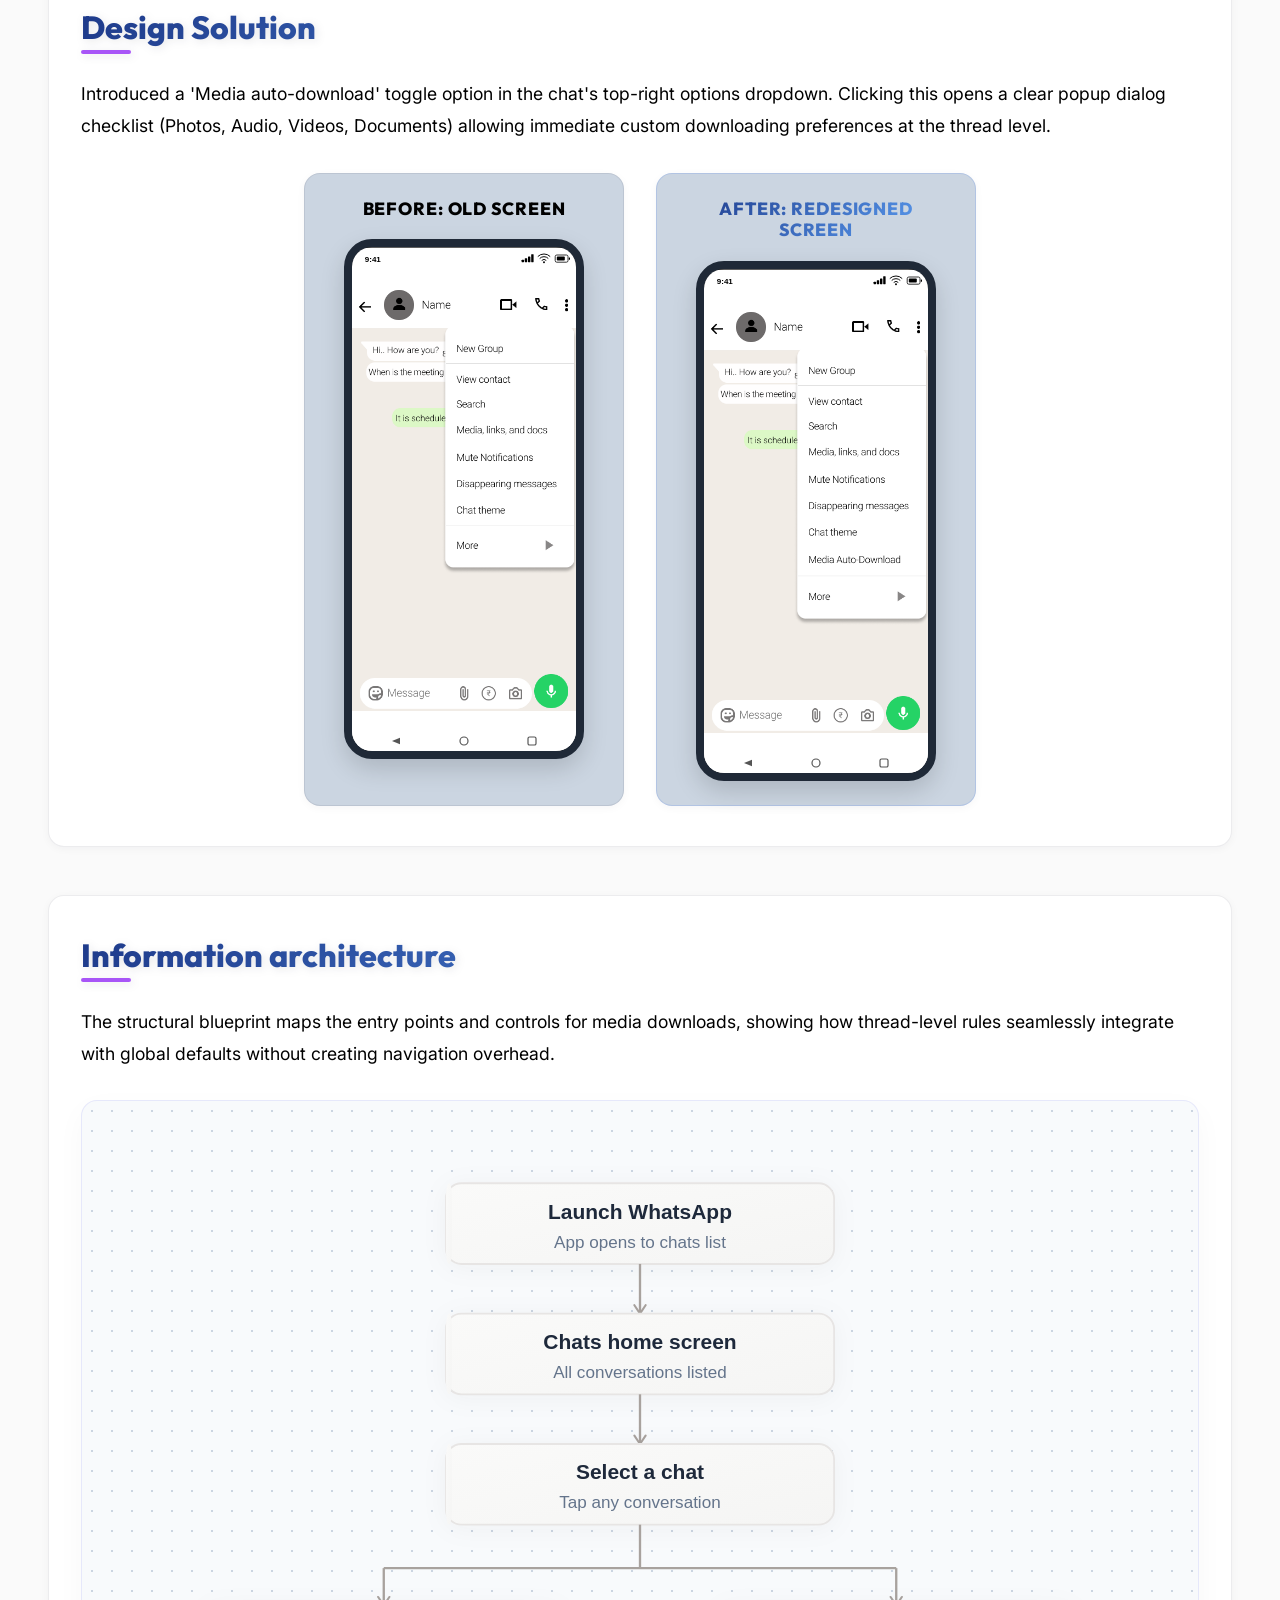
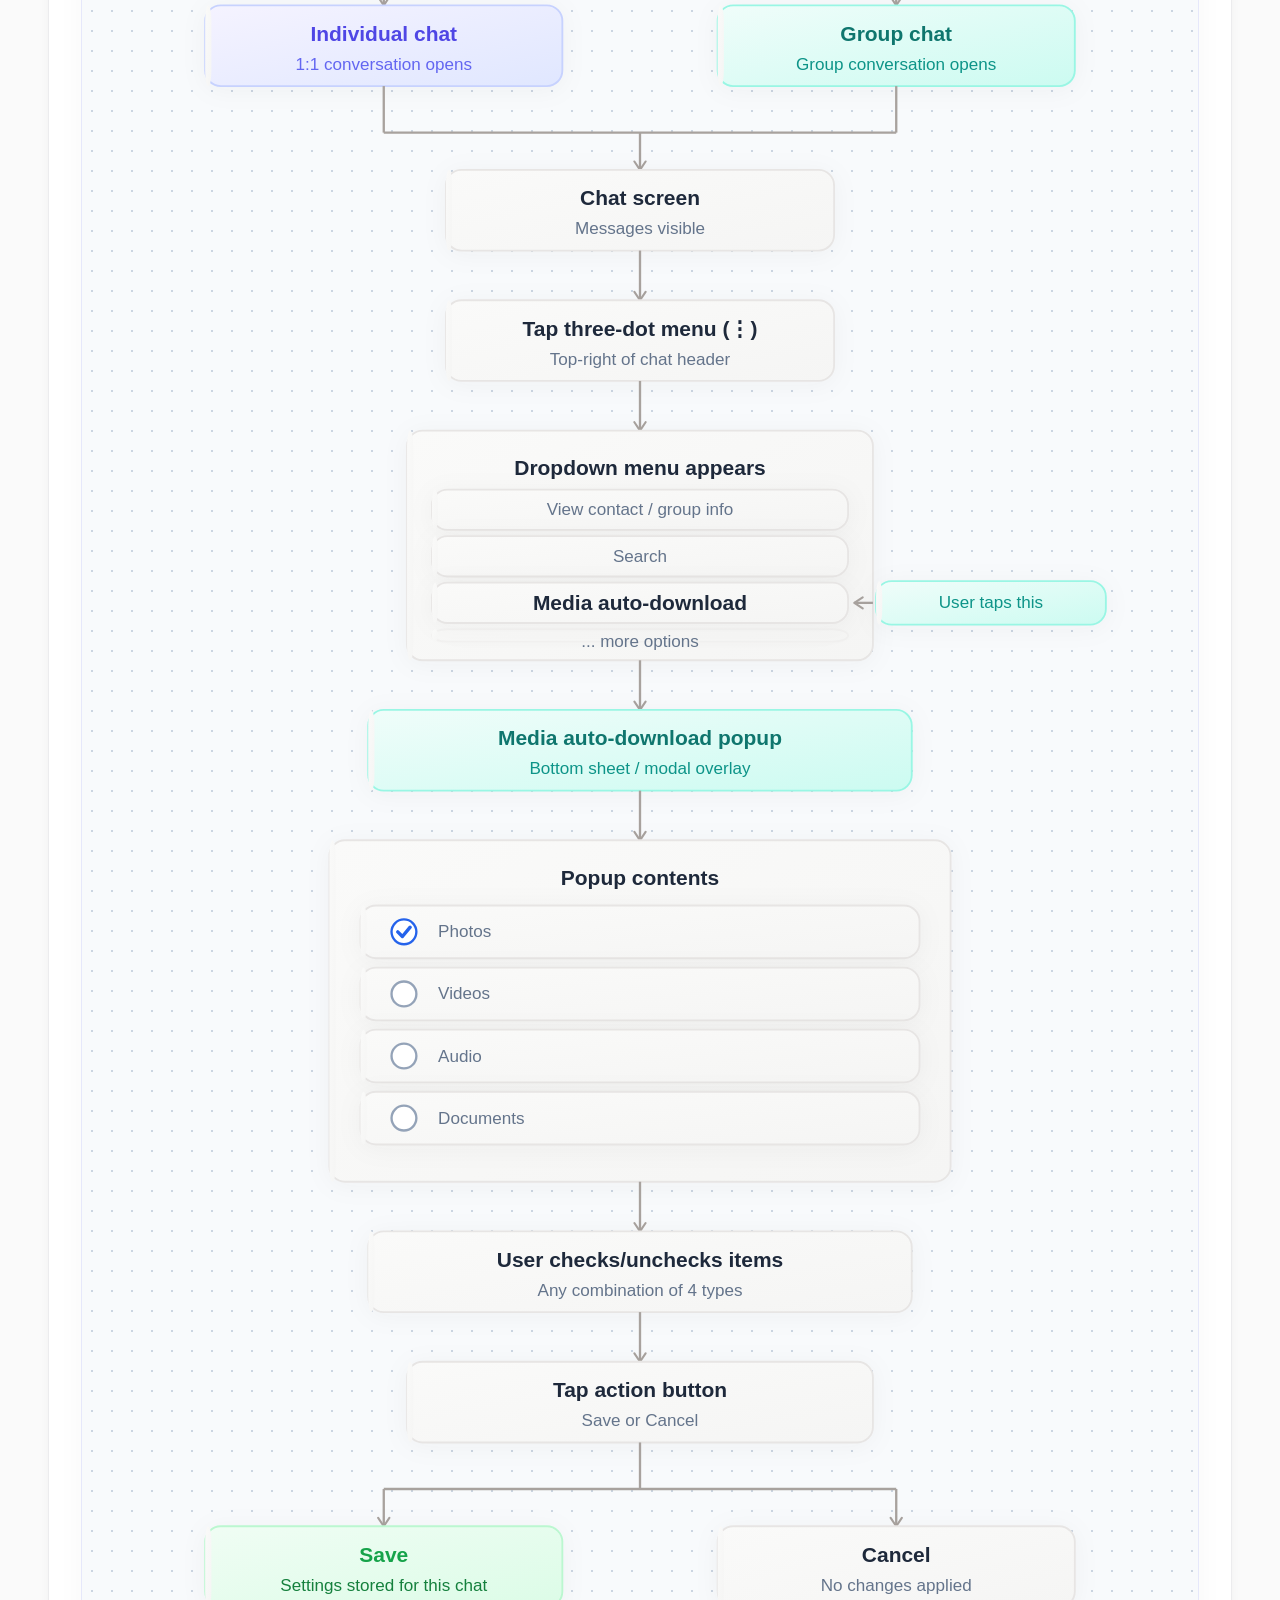
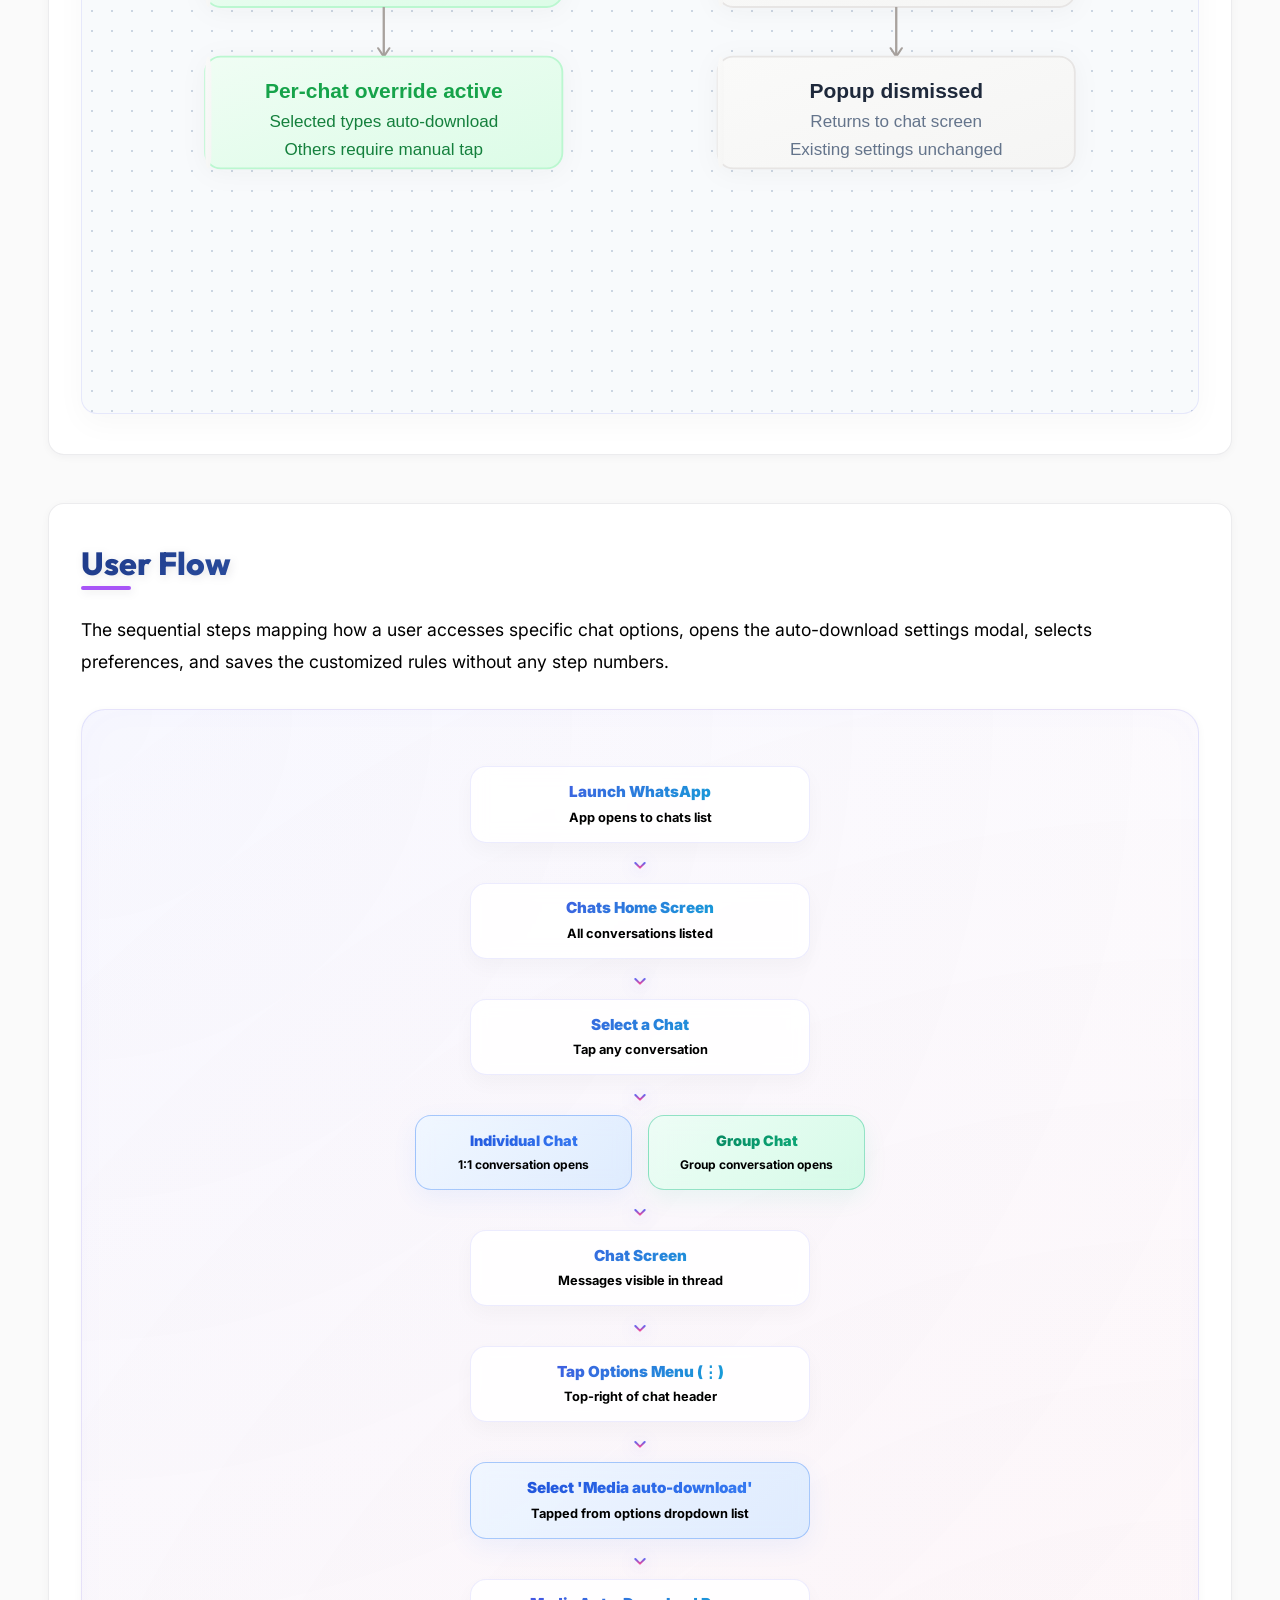
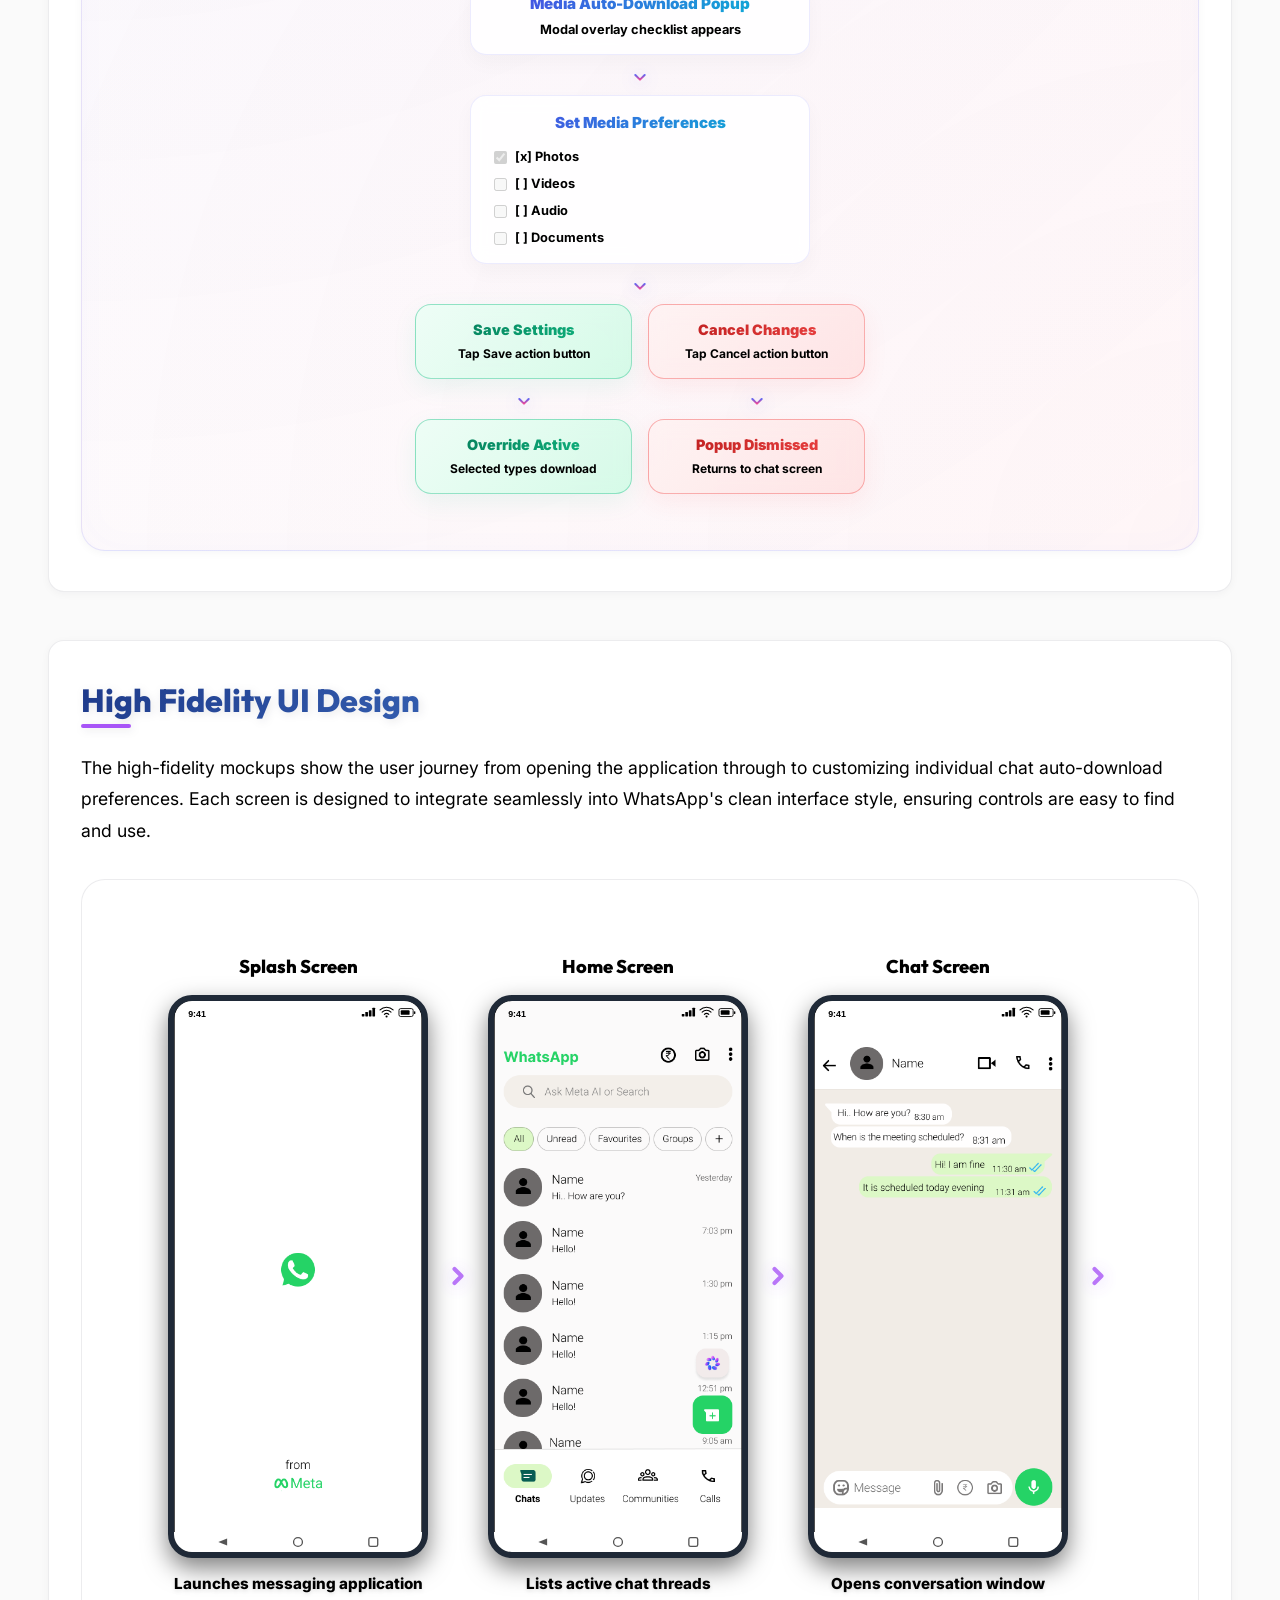
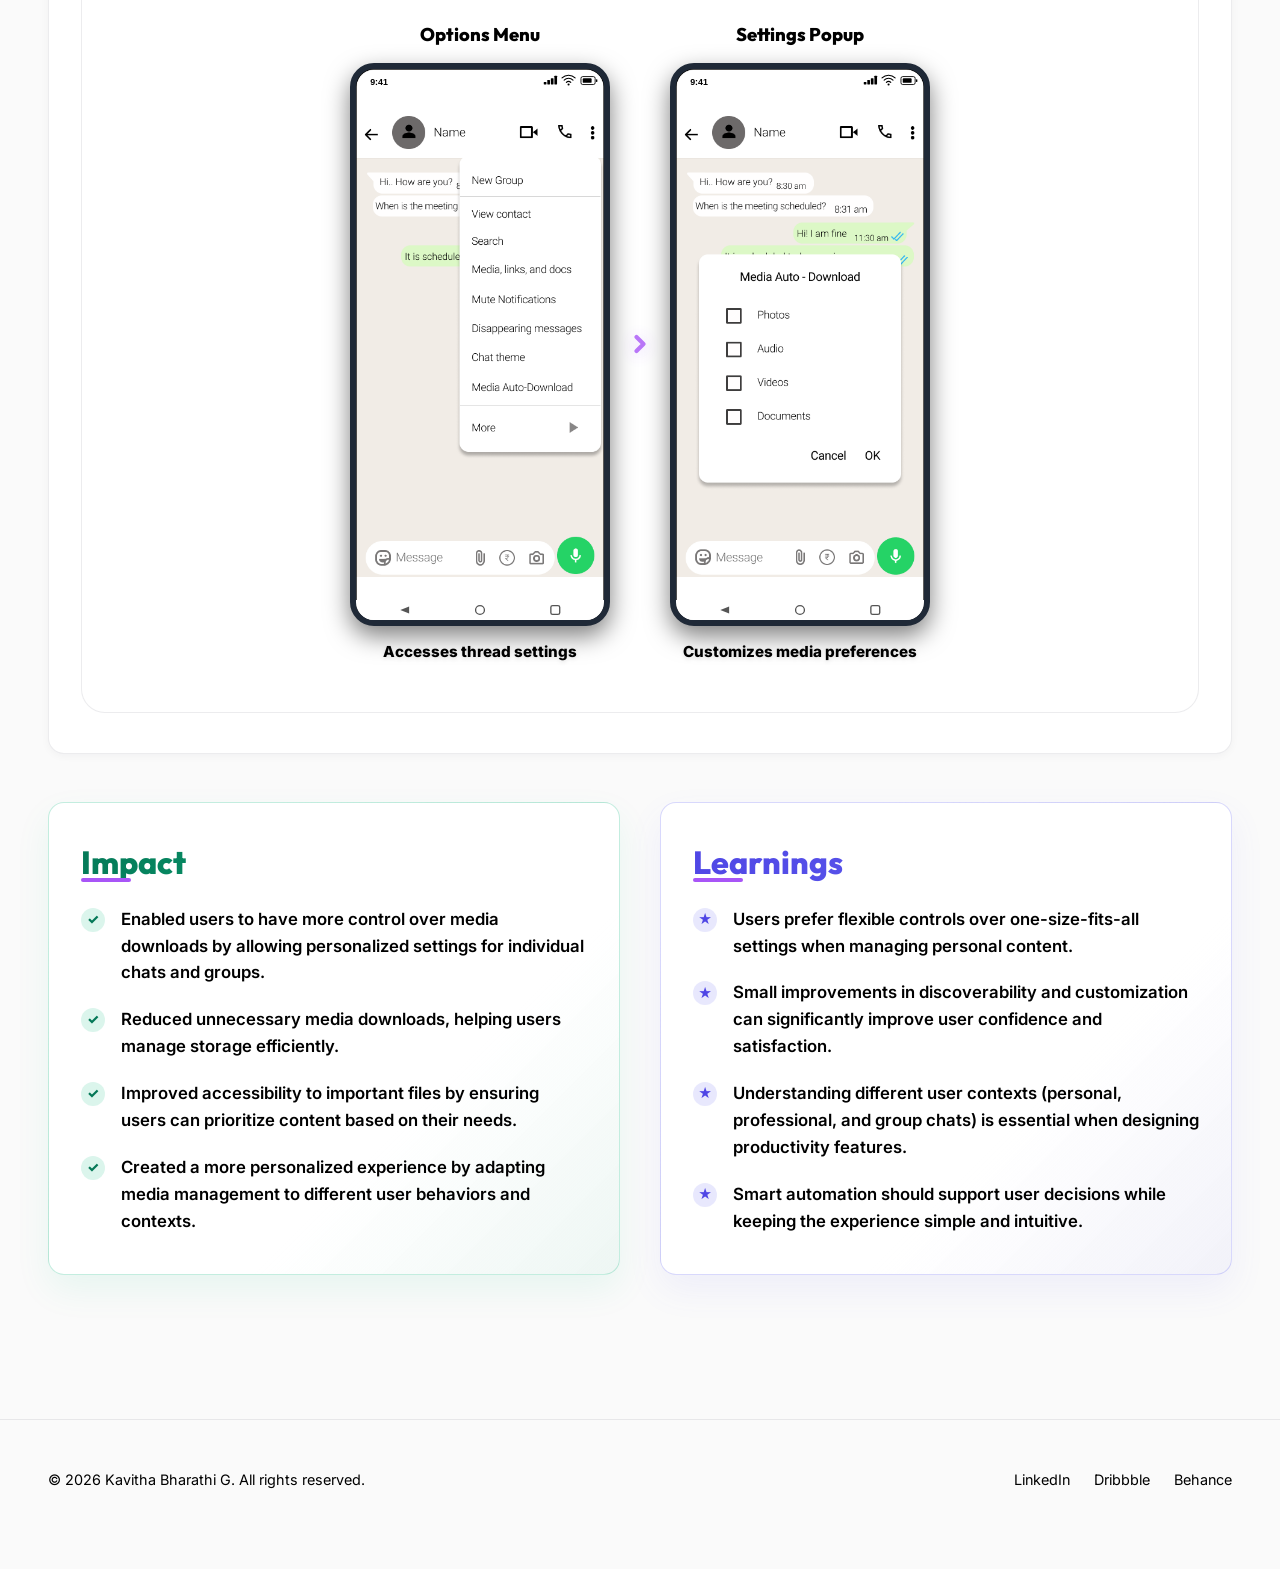
==== commit ce685de5: "Redesign: increase page container max-width to 1440px, increase case-grid to 1350px, and increase na" ====
--- a/granular_media_downloads.html
+++ b/granular_media_downloads.html
@@ -14,7 +14,7 @@
         }
         .case-grid {
             display: block;
-            max-width: 1100px;
+            max-width: 1350px;
             margin: 0 auto;
         }
         .case-content {
--- a/style.css
+++ b/style.css
@@ -102,9 +102,9 @@
 /* --- UTILITY CLASSES --- */
 .container {
     width: 100%;
-    max-width: 1200px;
+    max-width: 1440px;
     margin: 0 auto;
-    padding: 0 2rem;
+    padding: 0 3rem;
 }
 
 .section-padding {
@@ -185,7 +185,7 @@
 .nav-right {
     display: flex;
     align-items: center;
-    gap: 1rem;
+    gap: 2.5rem;
 }
 
 .nav-item-box {
@@ -1462,7 +1462,7 @@
 .project-feature-col {
     flex: 1;
     min-width: 250px;
-    max-width: 550px;
+    max-width: 650px;
     display: flex;
     flex-direction: column;
     gap: 1.25rem;
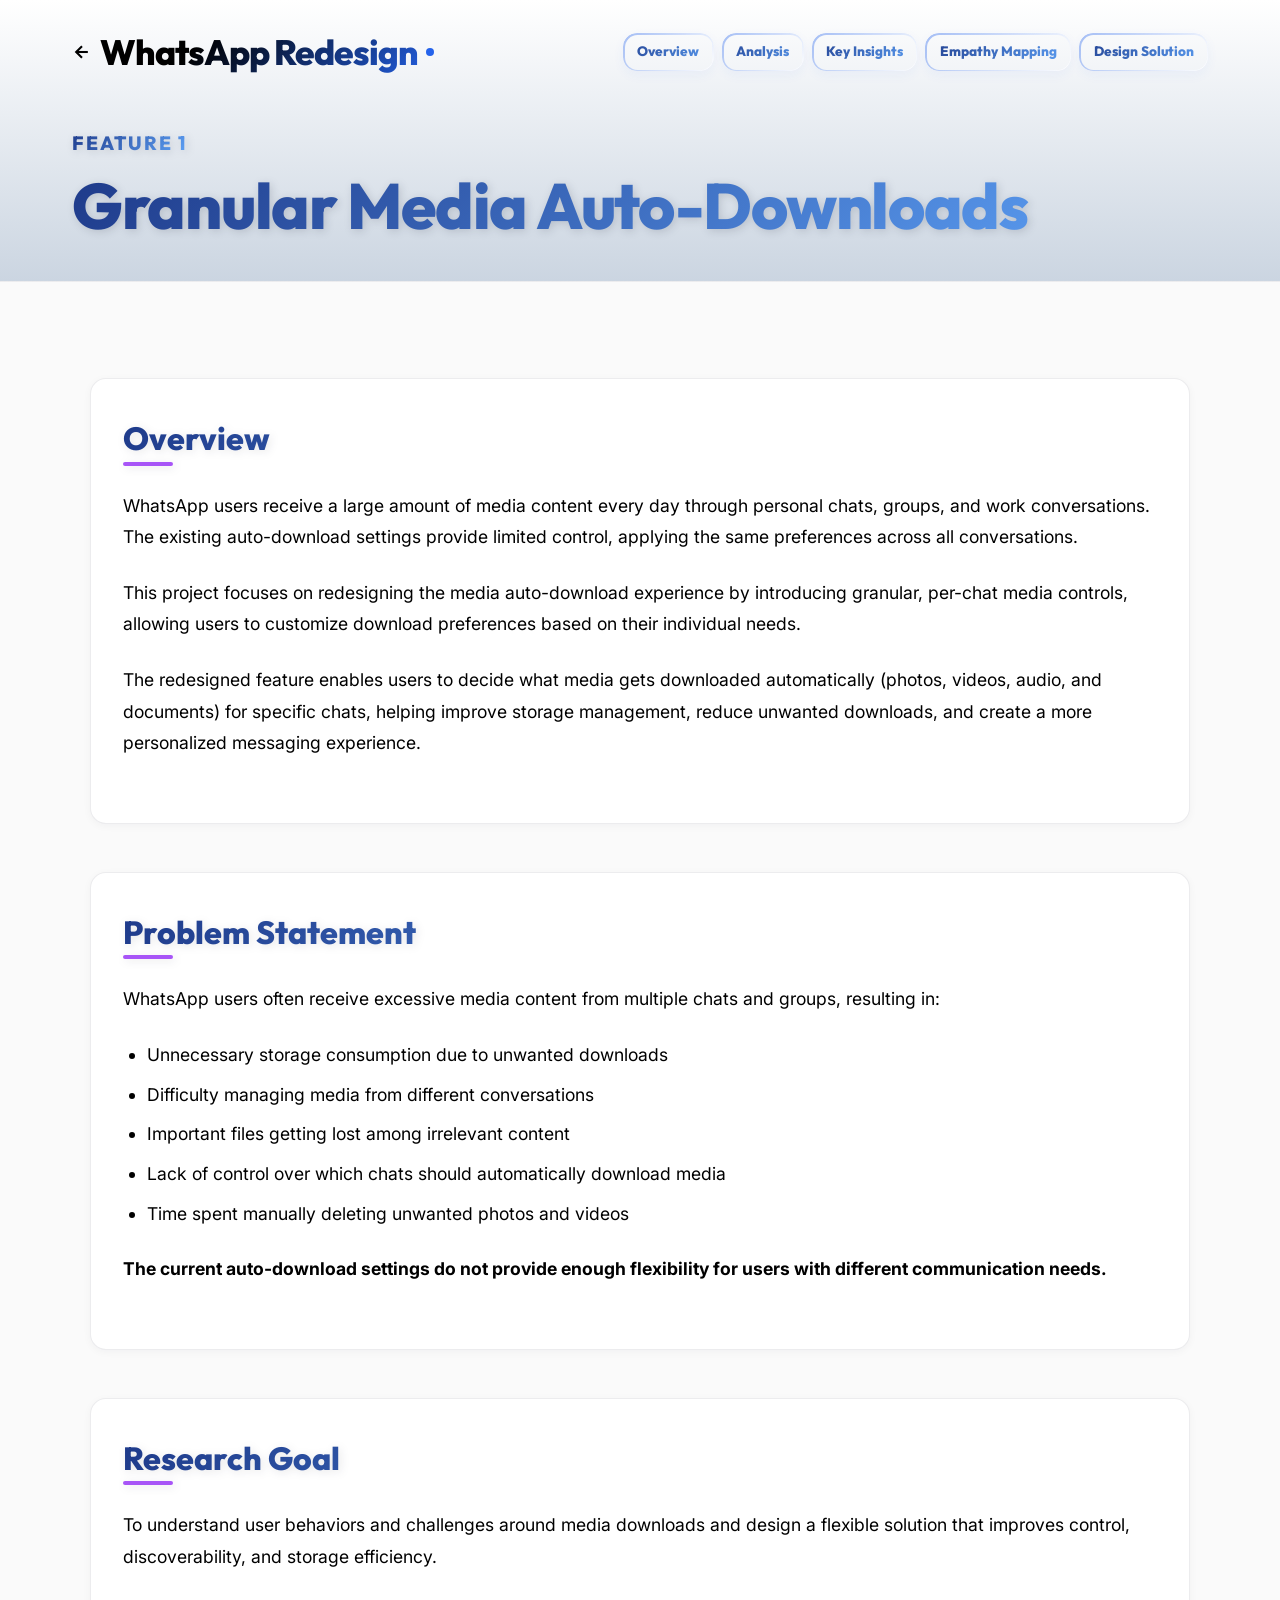
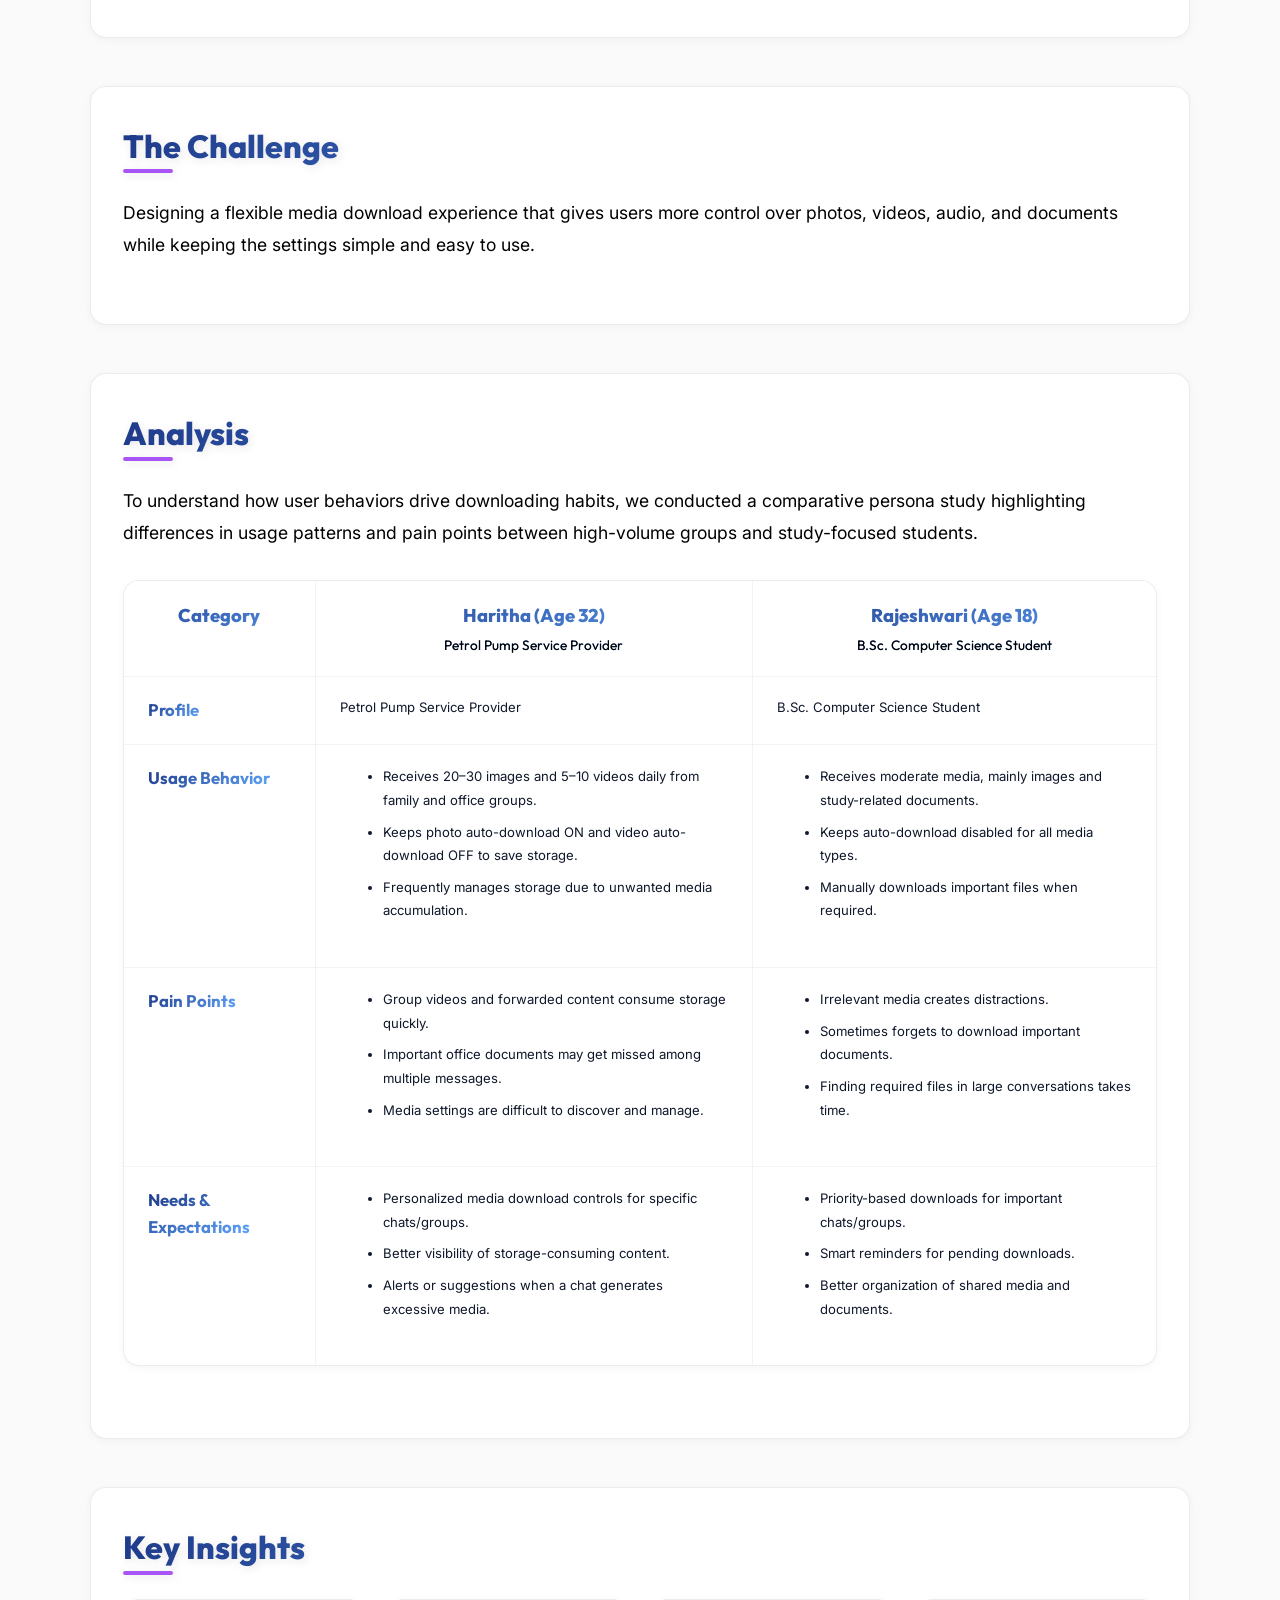
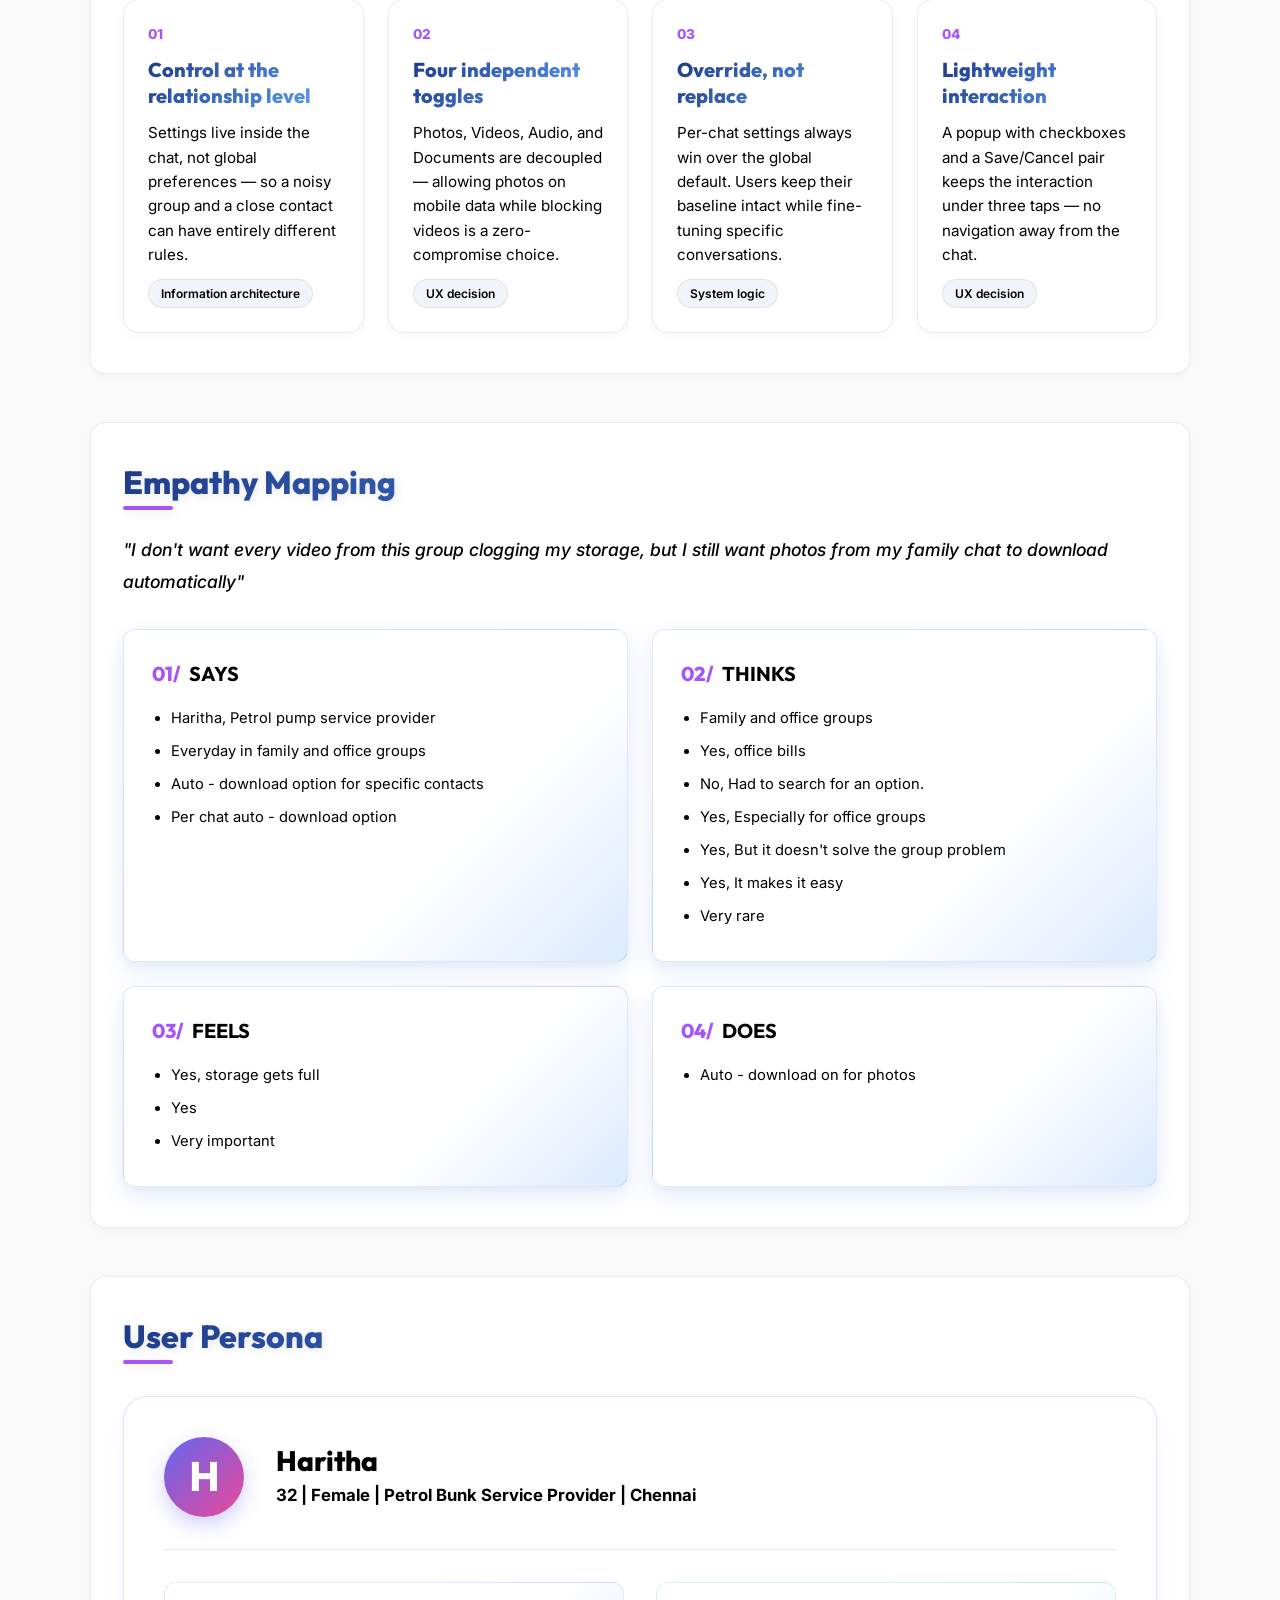
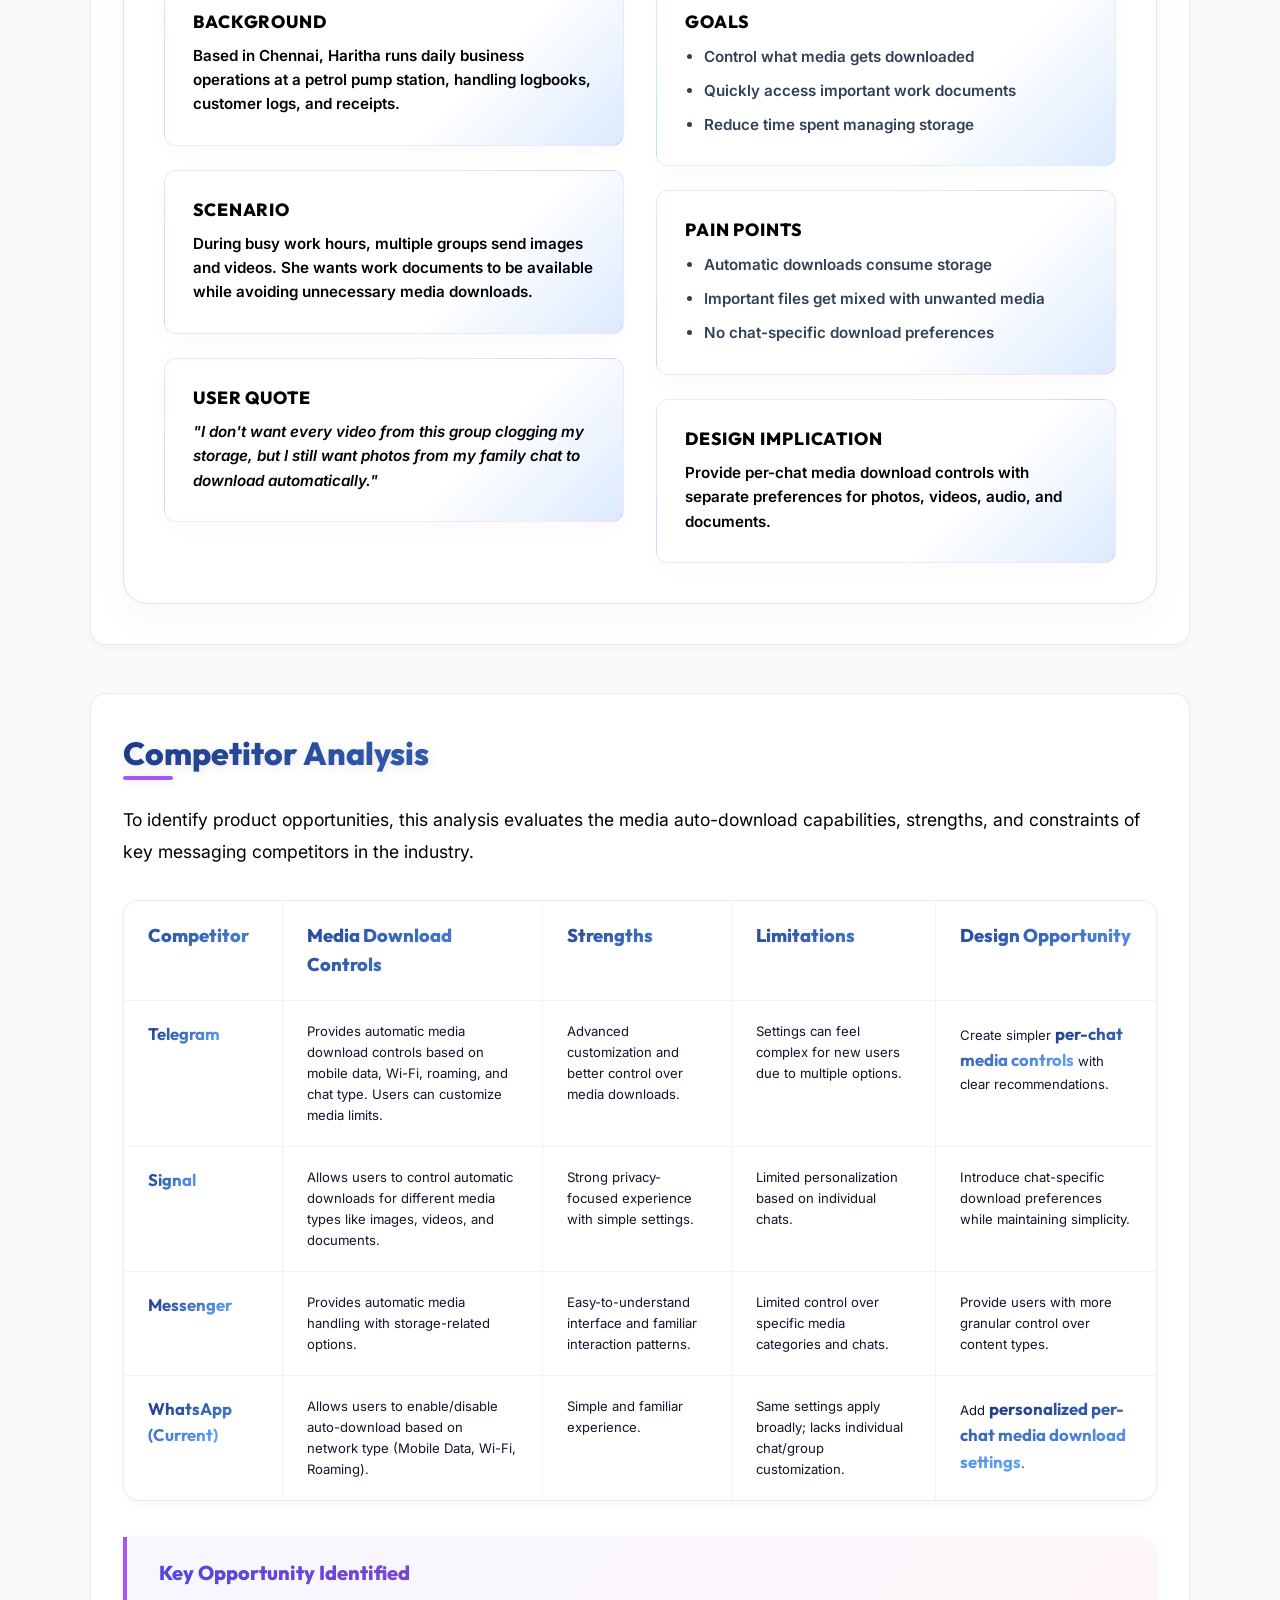
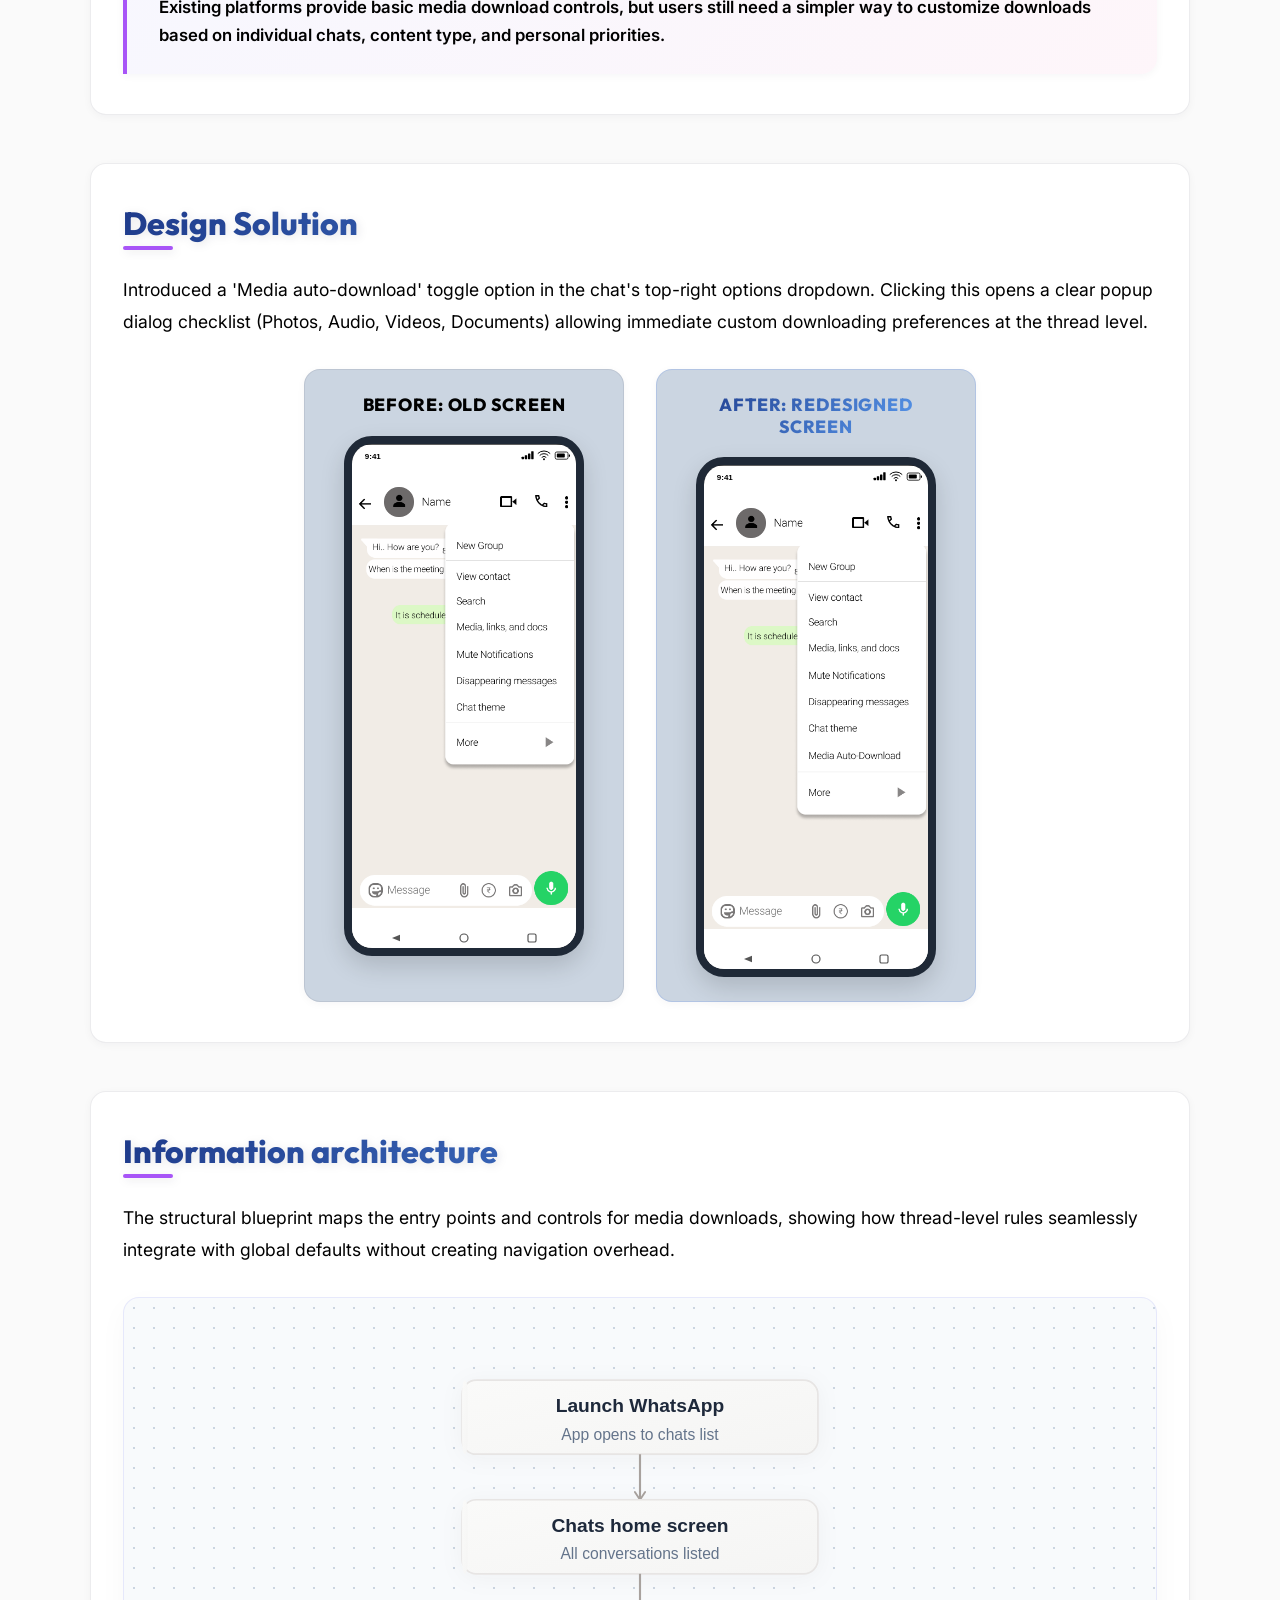
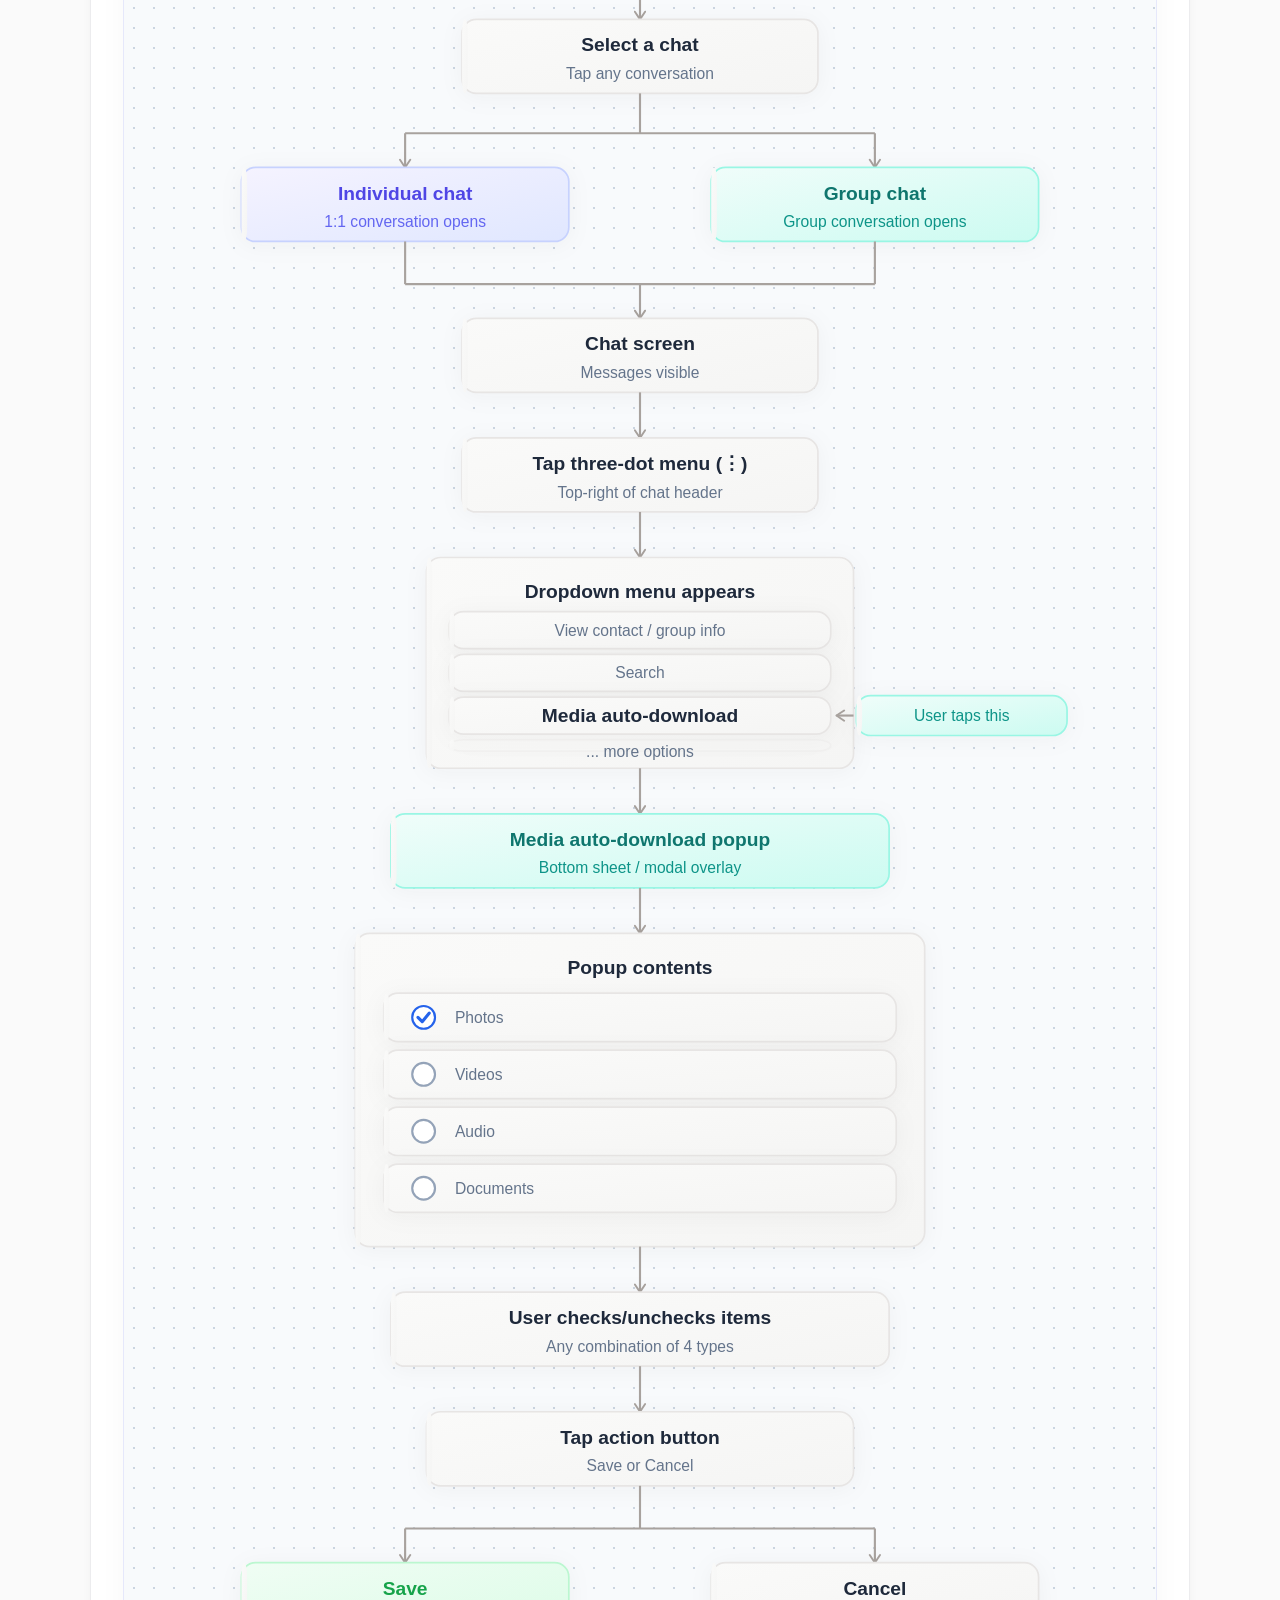
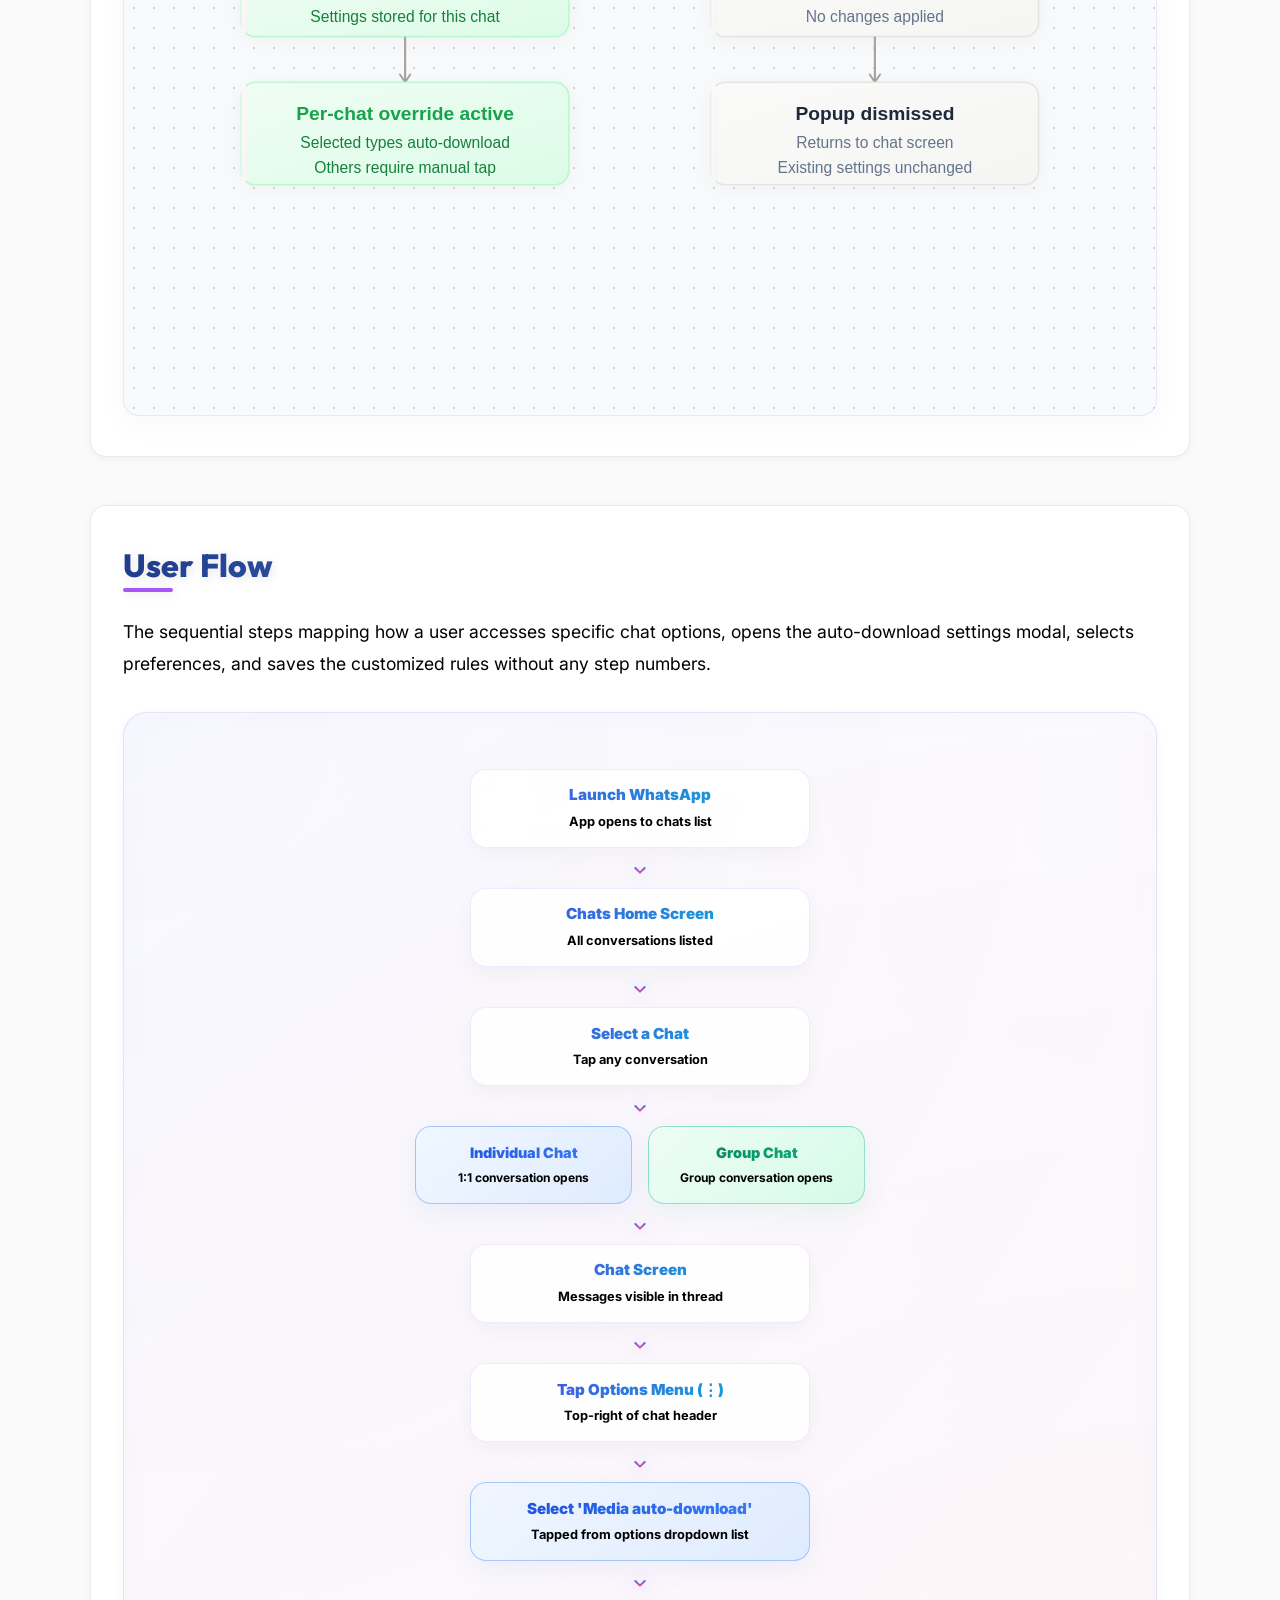
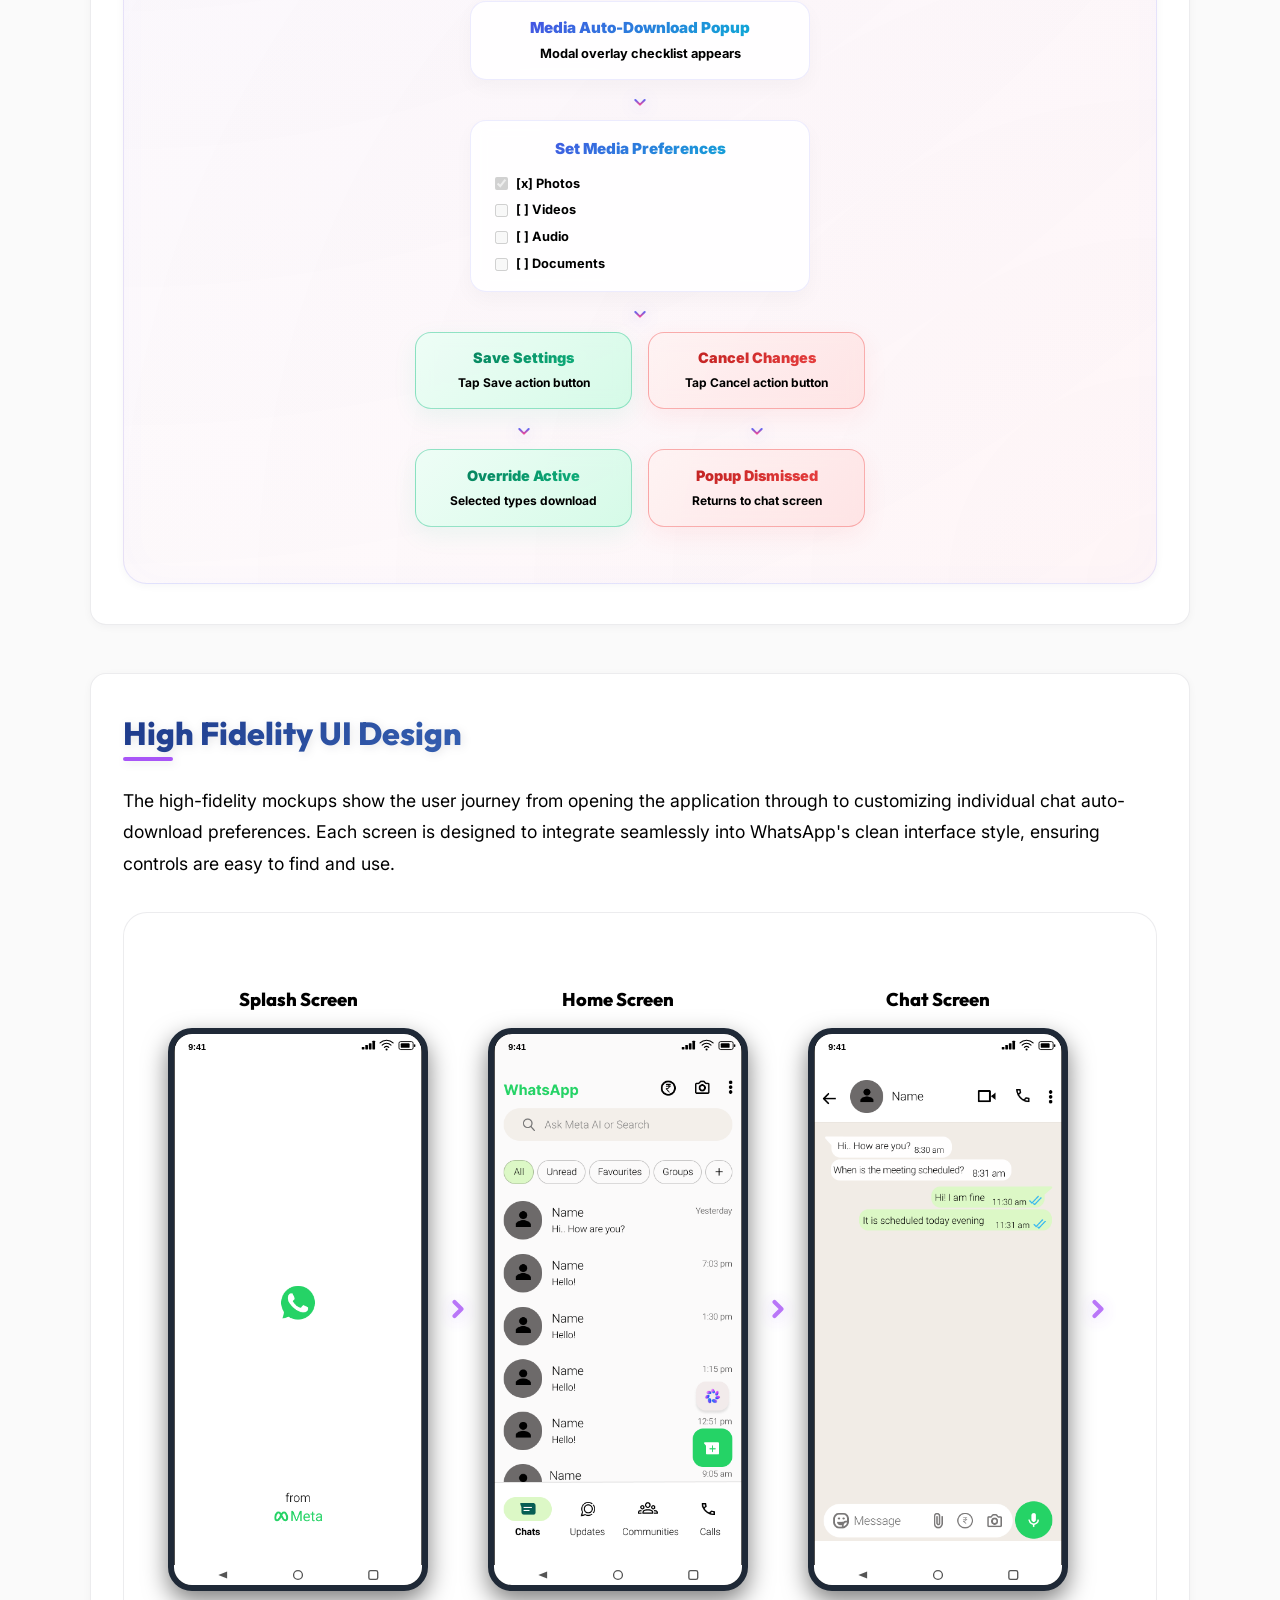
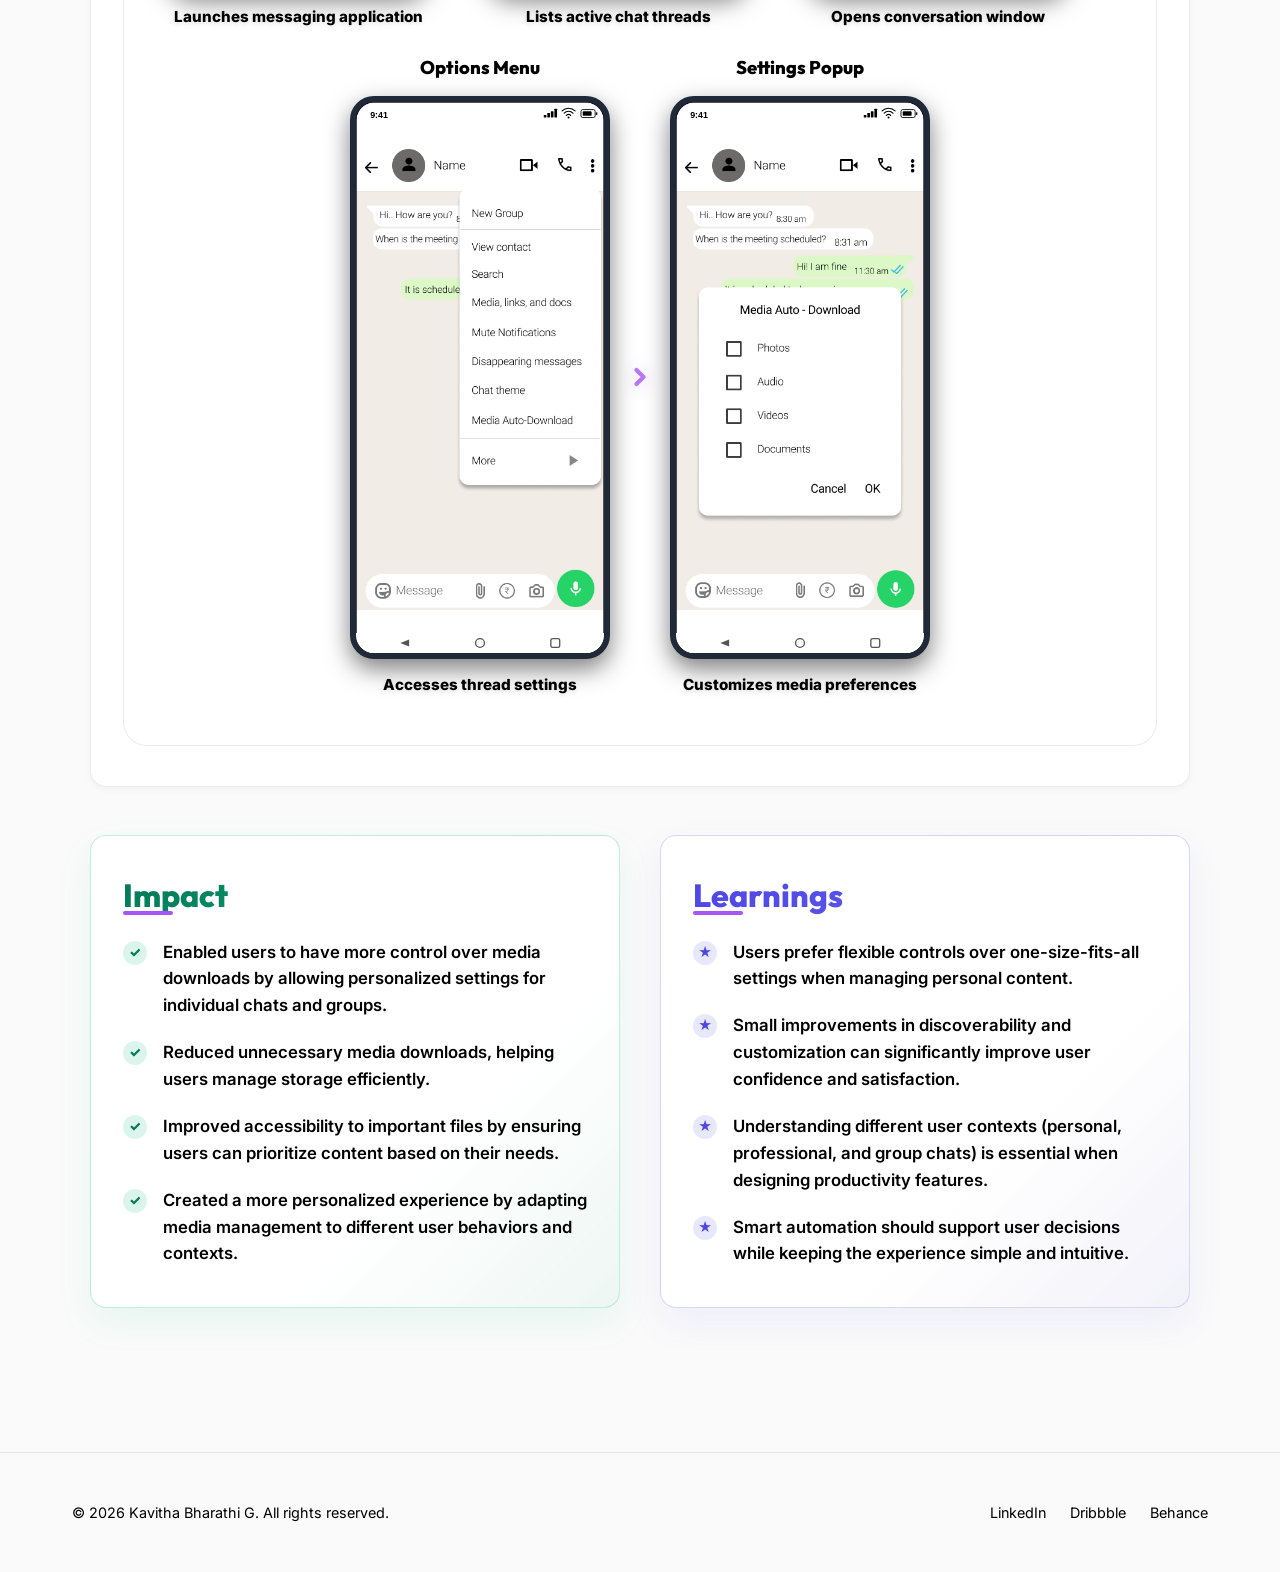
==== commit 65420cb0: "Redesign: remove 's' in Auto-Downloads, align navbar items to right corner with 2.5rem gap" ====
--- a/granular_media_downloads.html
+++ b/granular_media_downloads.html
@@ -14,7 +14,7 @@
         }
         .case-grid {
             display: block;
-            max-width: 1350px;
+            max-width: 1100px;
             margin: 0 auto;
         }
         .case-content {
--- a/style.css
+++ b/style.css
@@ -102,9 +102,9 @@
 /* --- UTILITY CLASSES --- */
 .container {
     width: 100%;
-    max-width: 1440px;
+    max-width: 1200px;
     margin: 0 auto;
-    padding: 0 3rem;
+    padding: 0 2rem;
 }
 
 .section-padding {
@@ -186,6 +186,7 @@
     display: flex;
     align-items: center;
     gap: 2.5rem;
+    margin-left: auto;
 }
 
 .nav-item-box {
@@ -1462,7 +1463,7 @@
 .project-feature-col {
     flex: 1;
     min-width: 250px;
-    max-width: 650px;
+    max-width: 550px;
     display: flex;
     flex-direction: column;
     gap: 1.25rem;
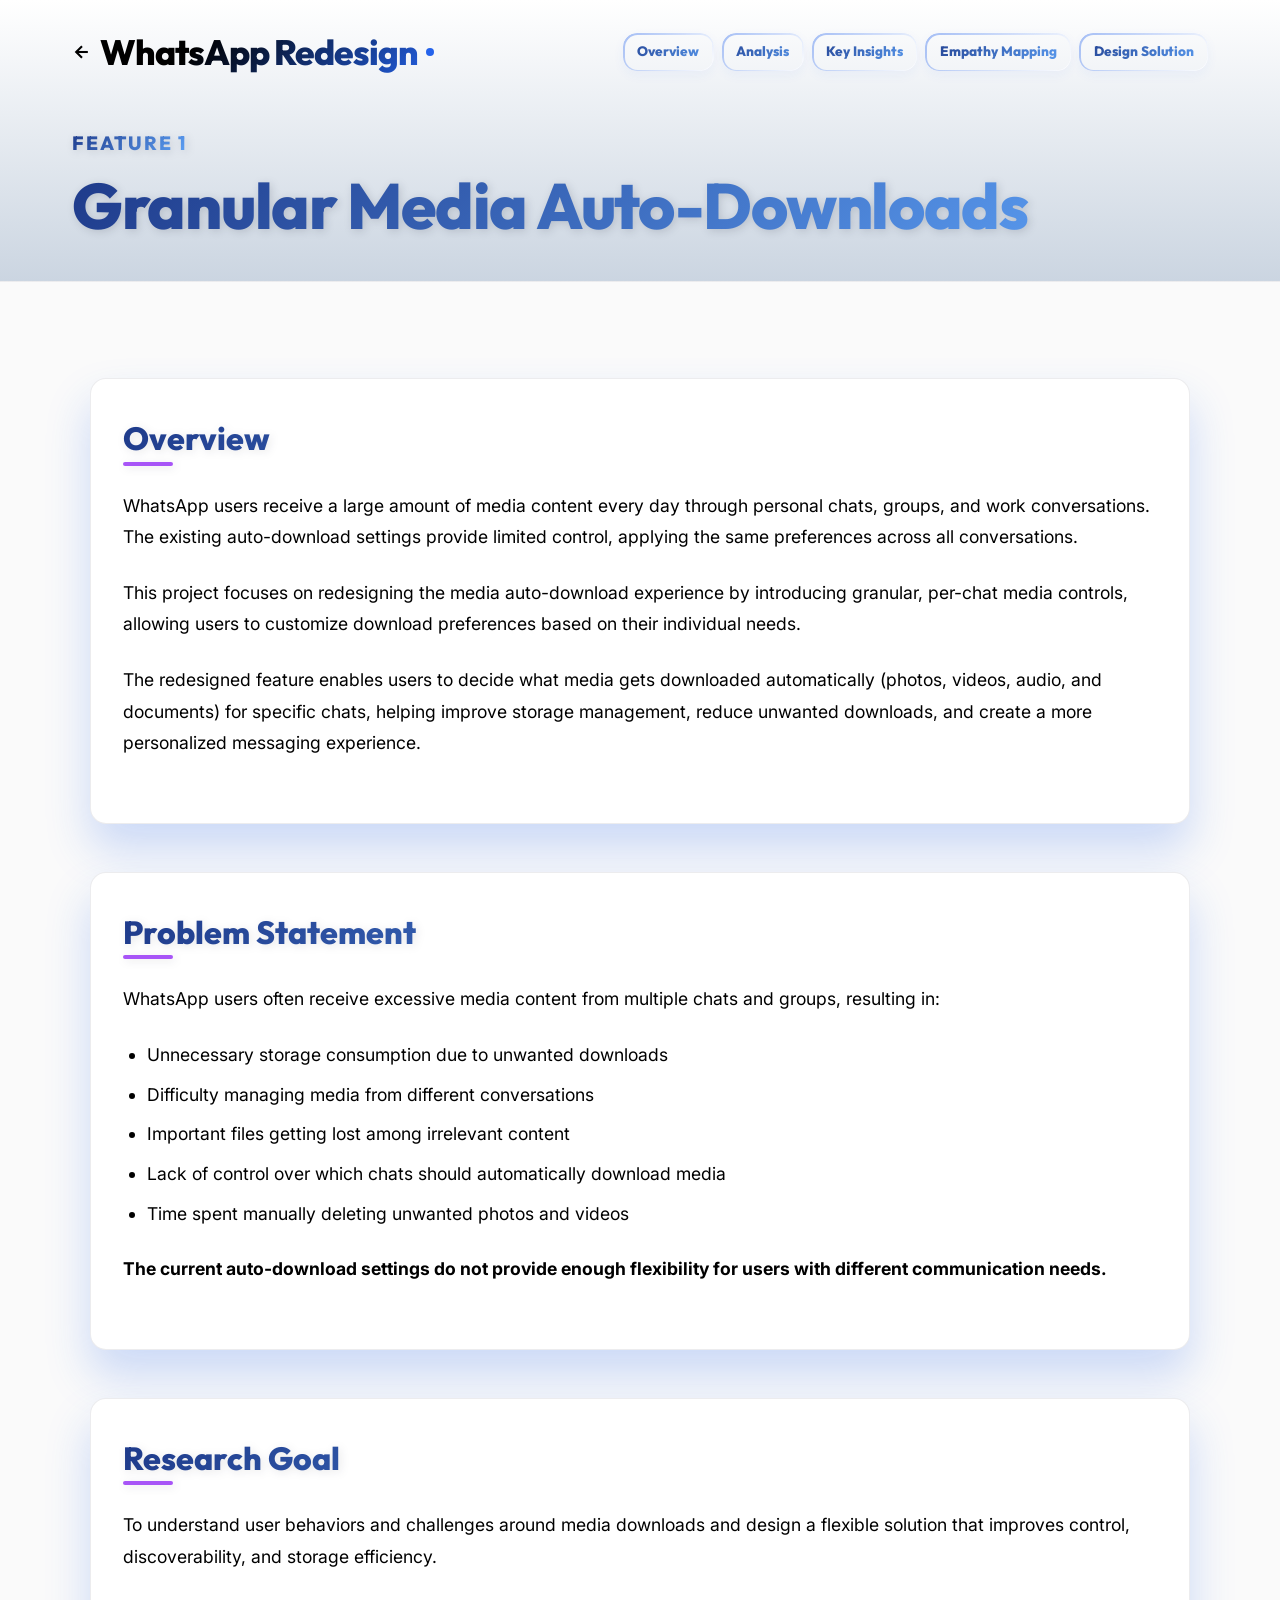
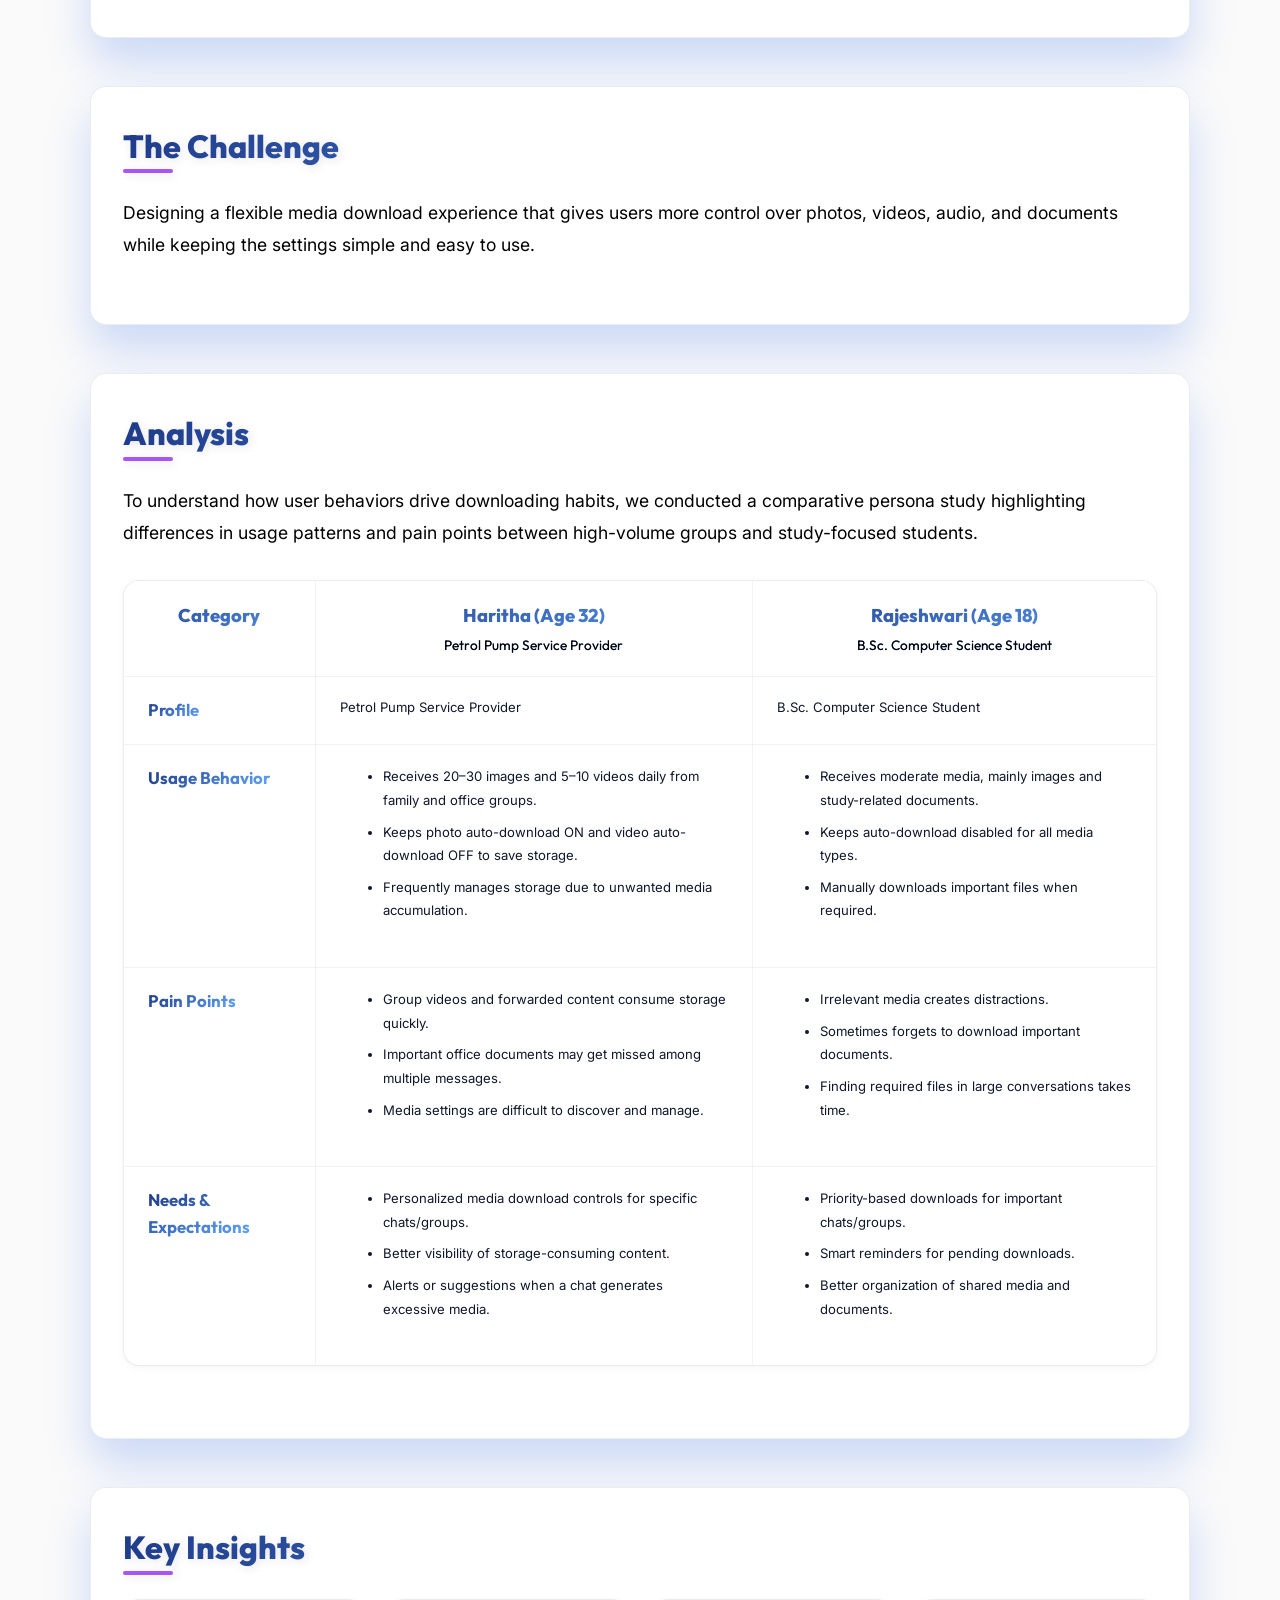
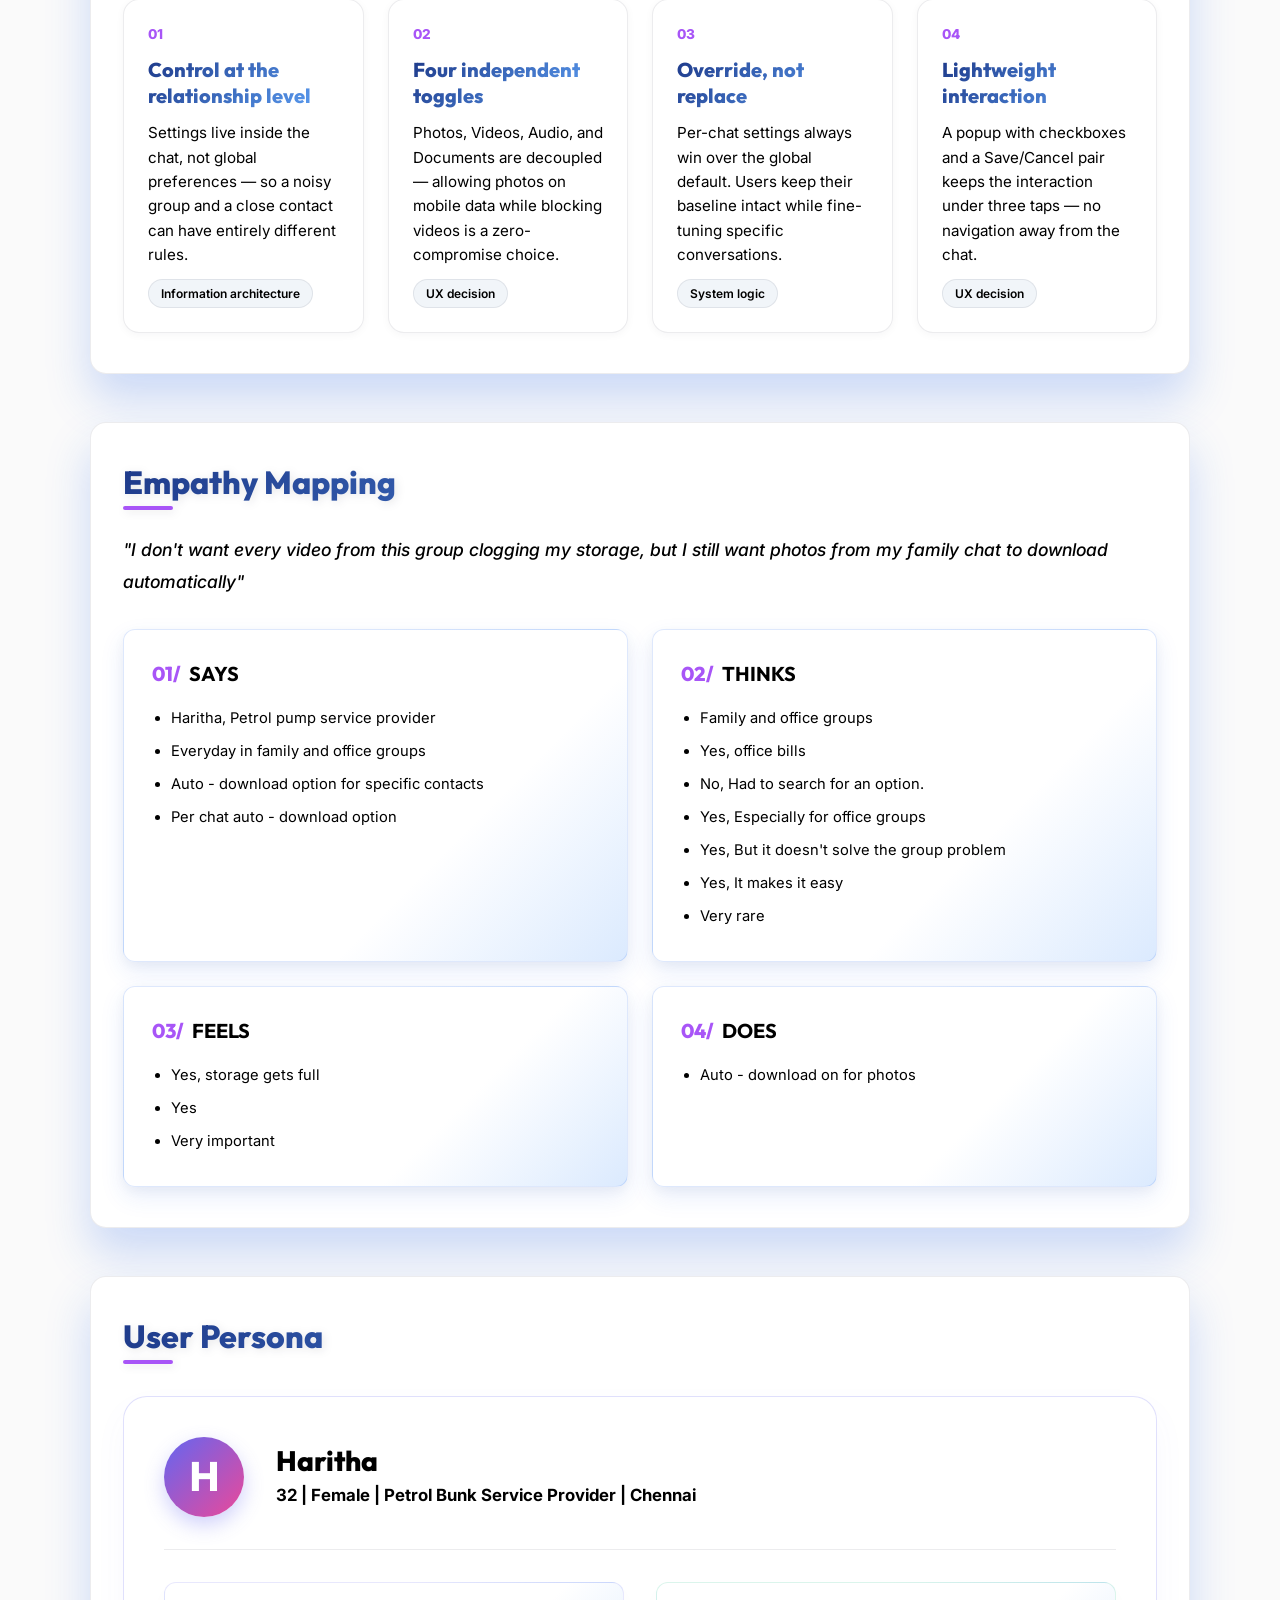
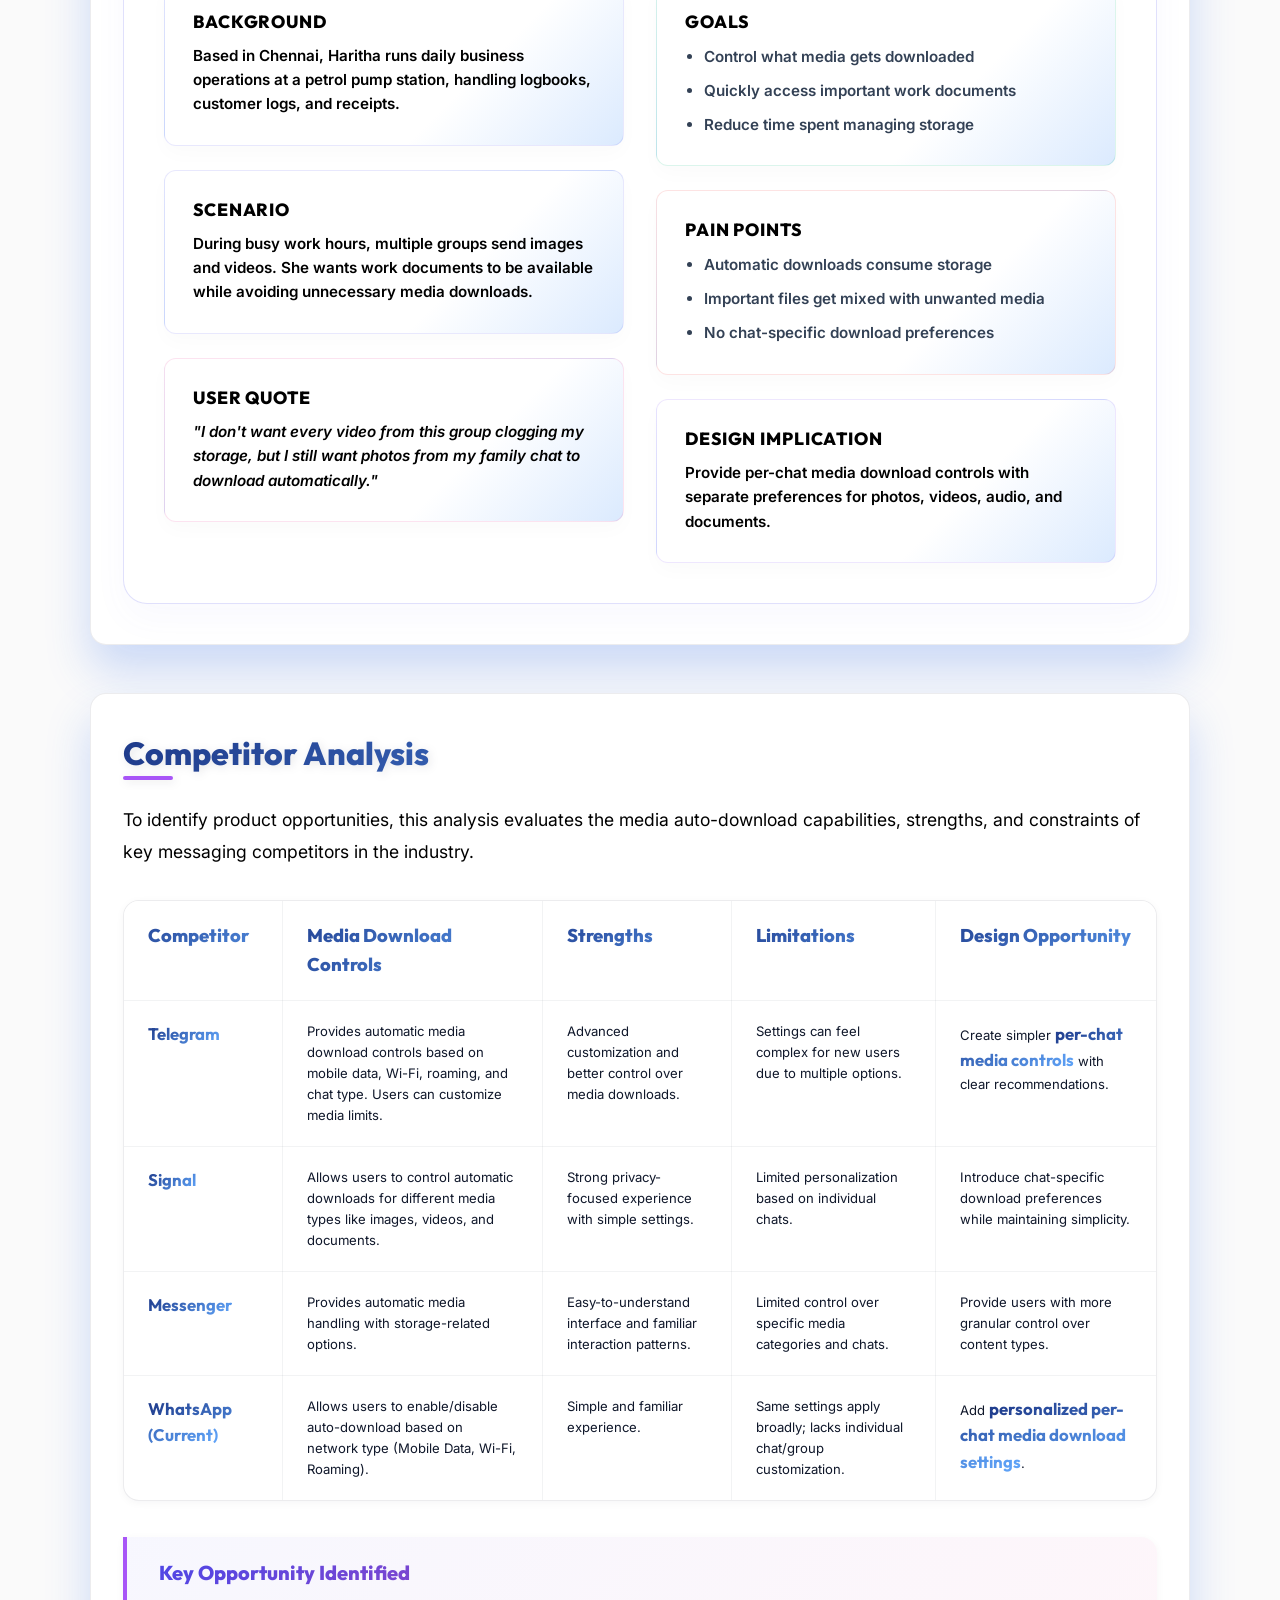
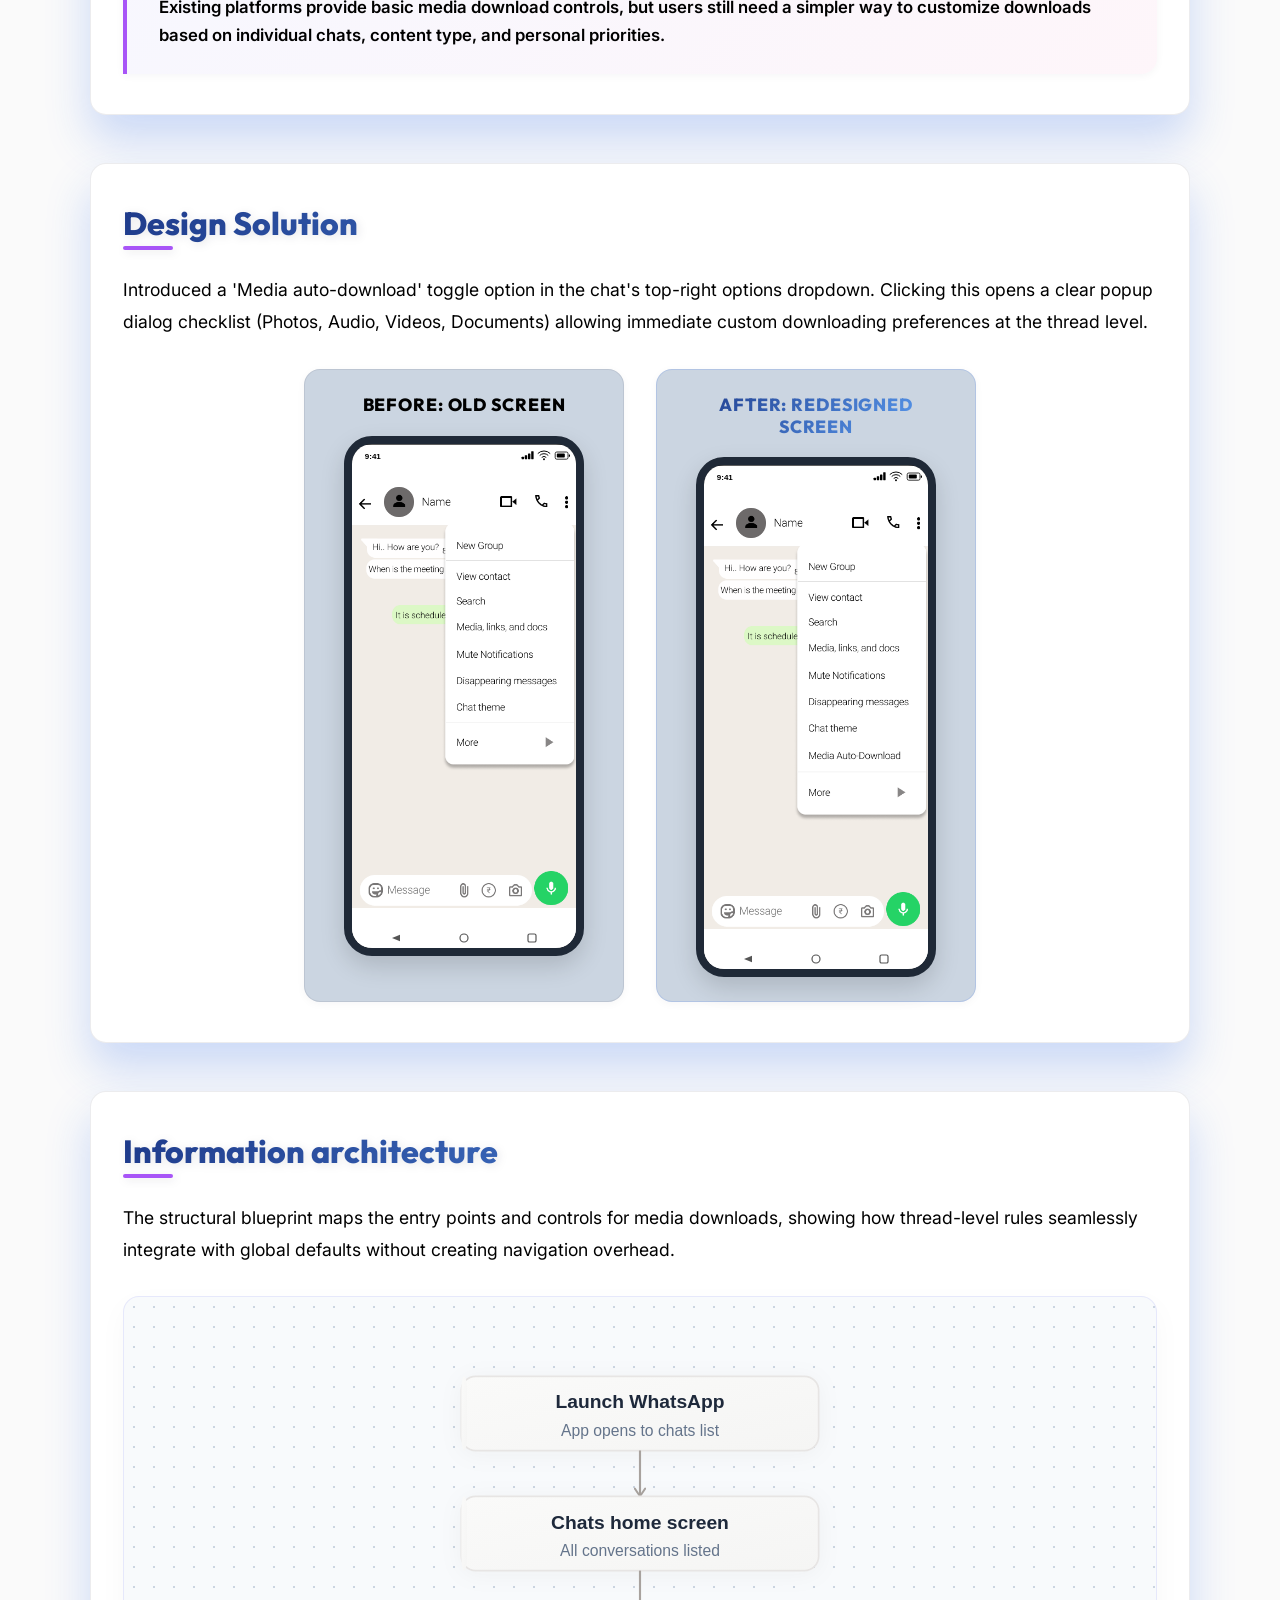
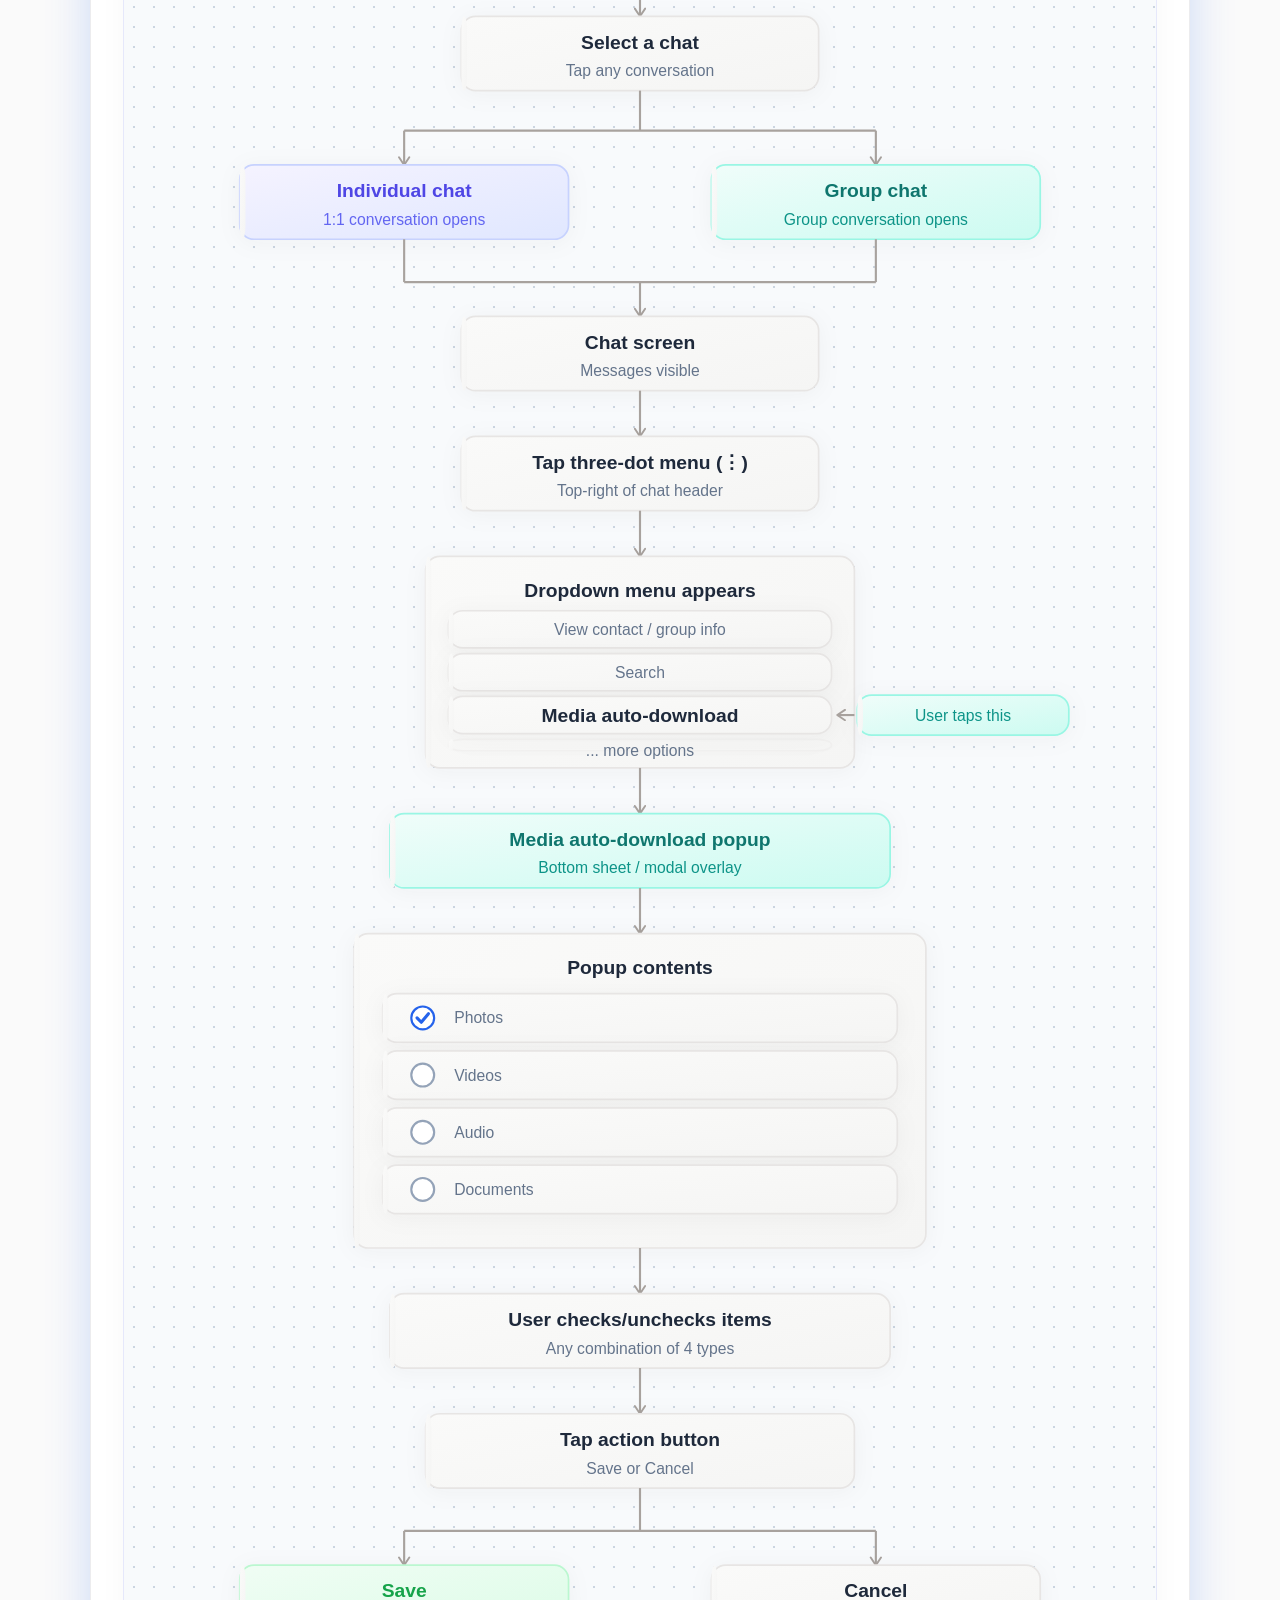
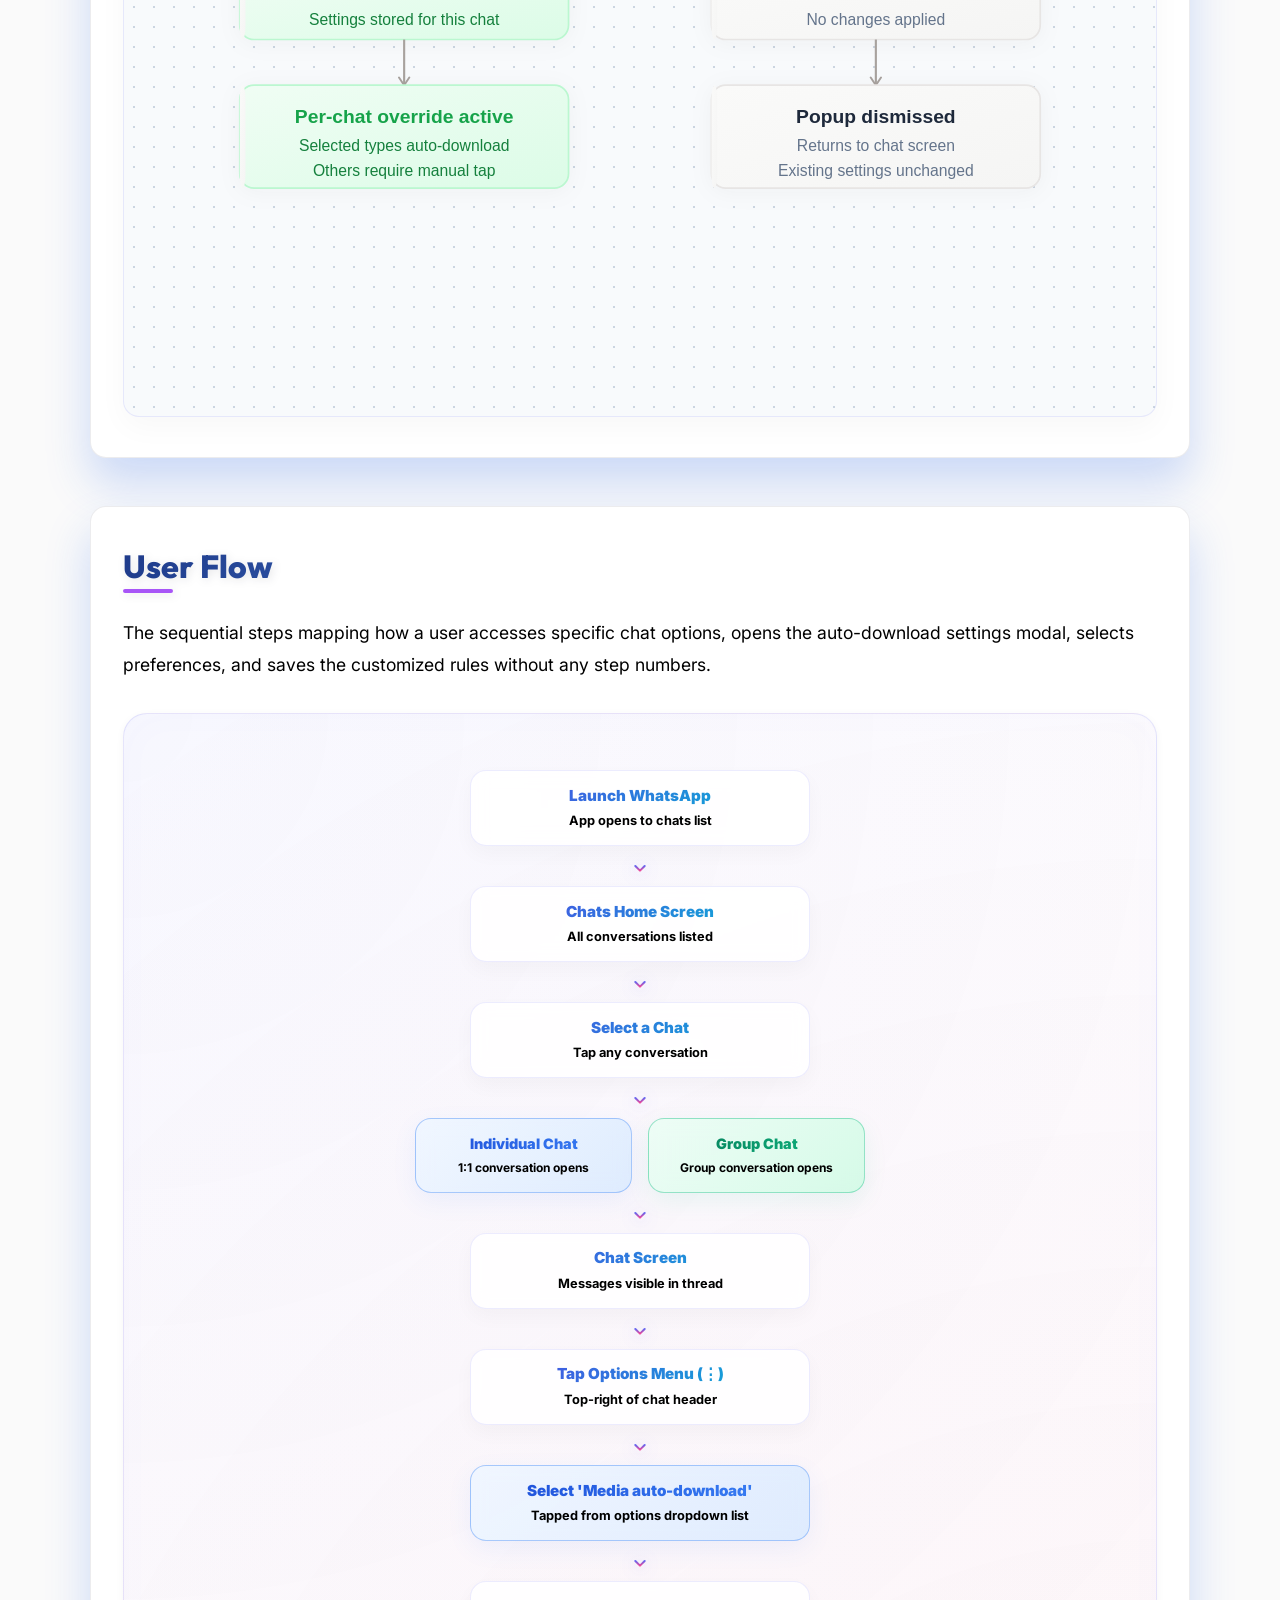
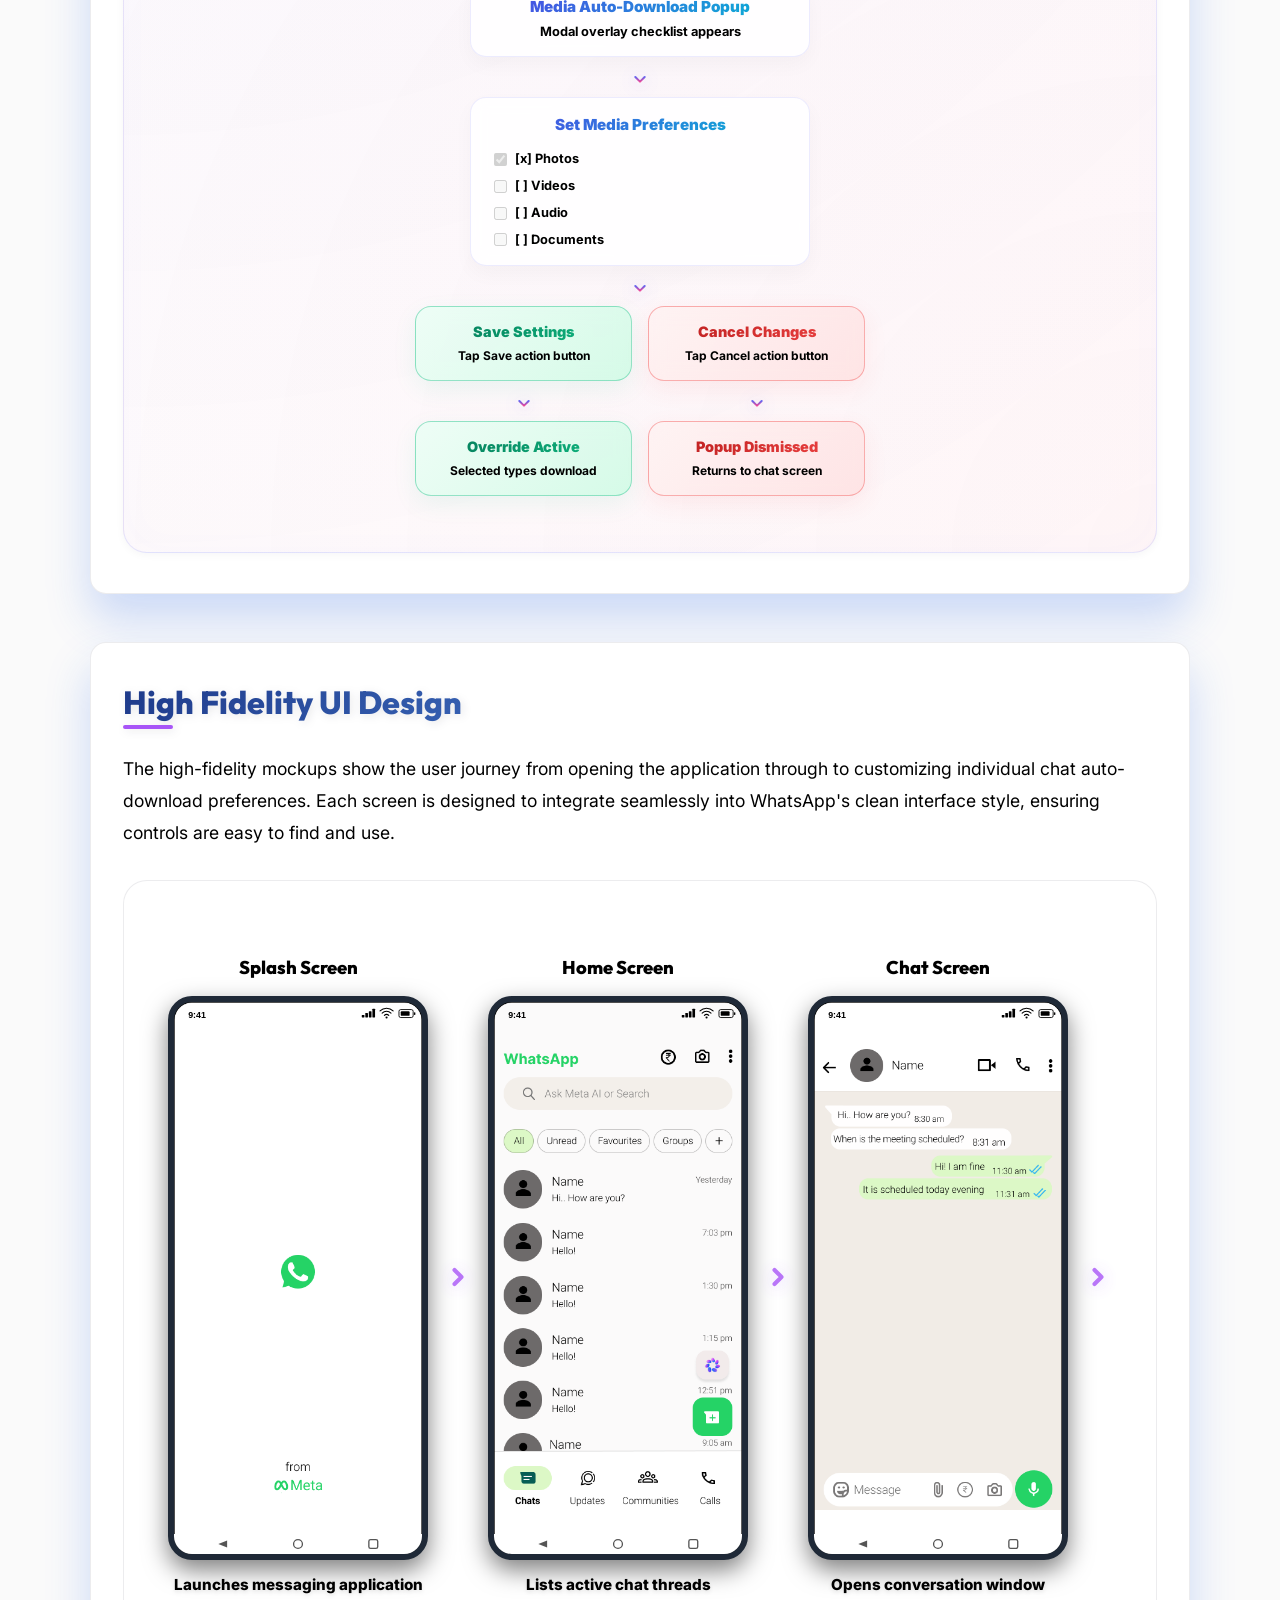
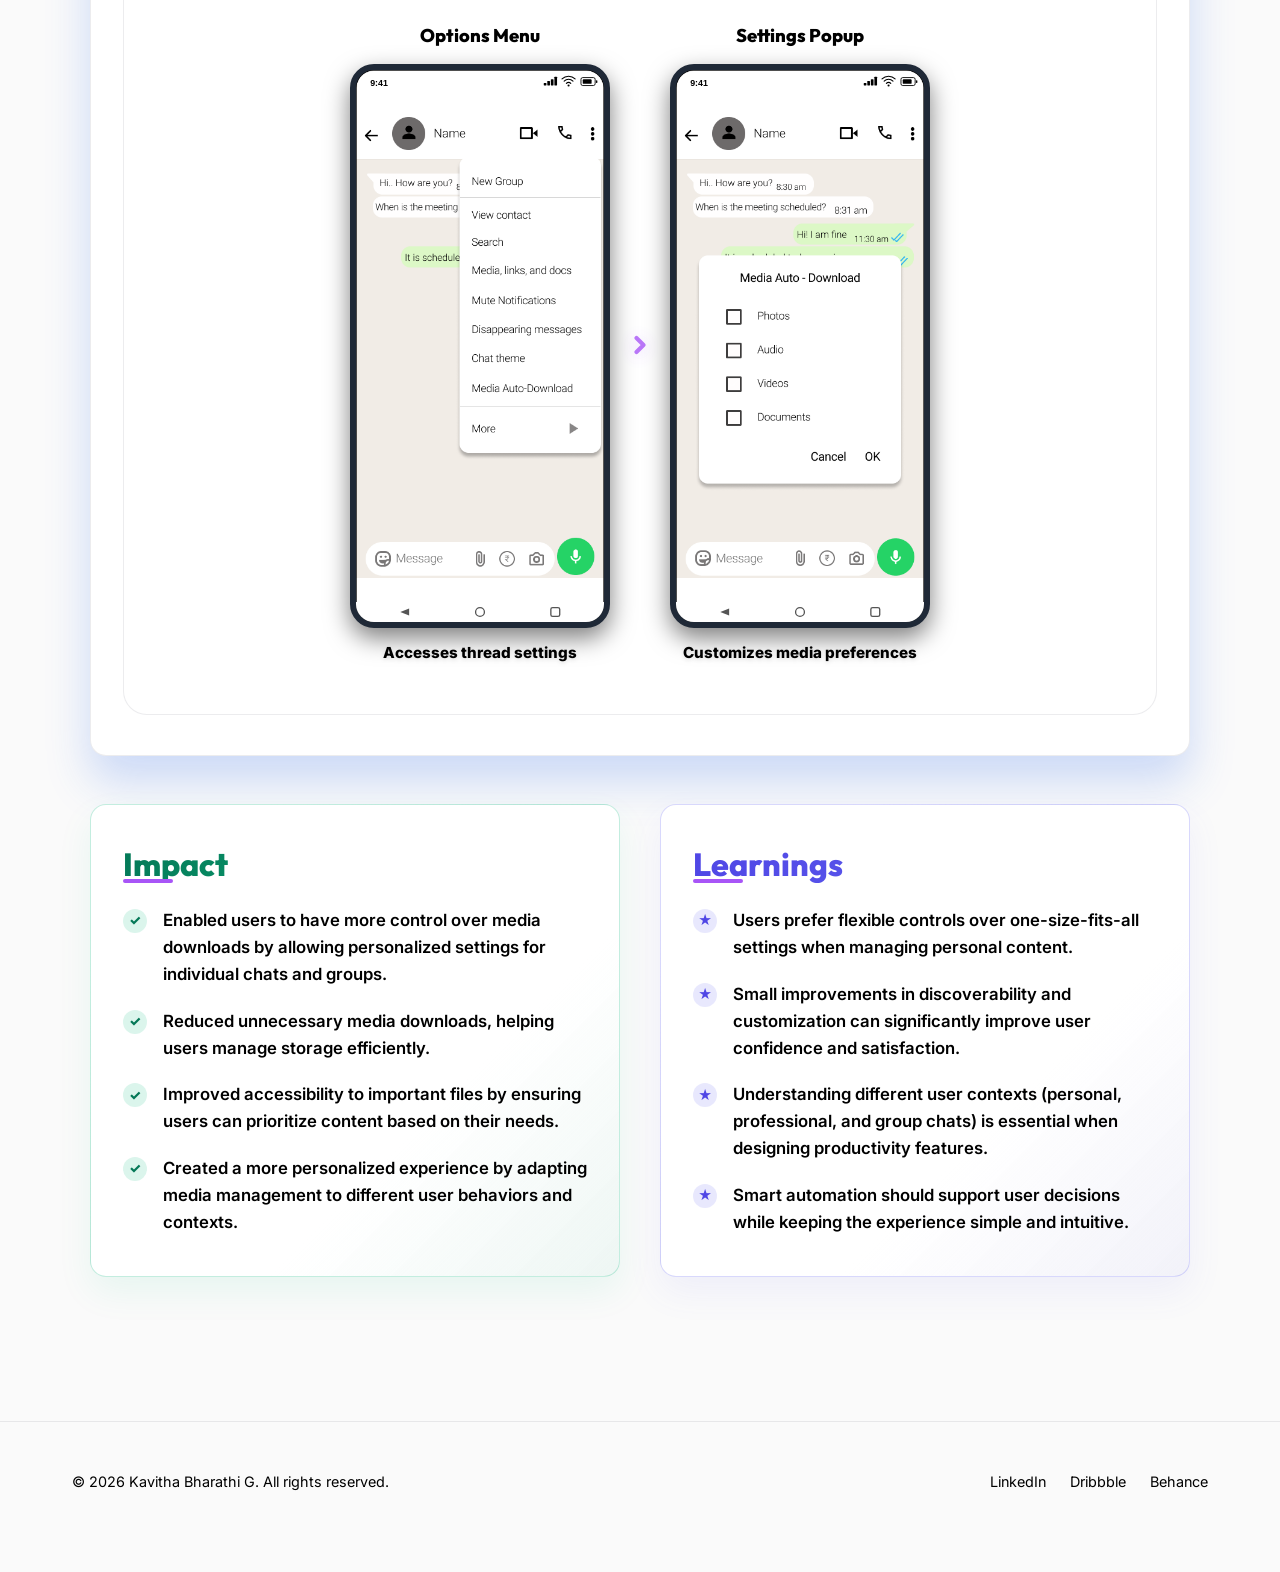
==== commit 363850b0: "Redesign: strengthen bottom blue drop shadow and apply it to case study sections" ====
--- a/granular_media_downloads.html
+++ b/granular_media_downloads.html
@@ -26,7 +26,7 @@
             border-radius: var(--radius-md);
             padding: 2.5rem 2rem;
             margin-bottom: 3rem;
-            box-shadow: var(--shadow-sm);
+            box-shadow: var(--shadow-lg);
             transition: var(--transition-smooth);
         }
         .case-section:hover {
--- a/style.css
+++ b/style.css
@@ -21,7 +21,7 @@
     --gradient-text: linear-gradient(135deg, #000000 30%, #000000 100%);
     --shadow-sm: 0 2px 8px rgba(15, 23, 42, 0.04);
     --shadow-md: 0 8px 30px rgba(15, 23, 42, 0.08);
-    --shadow-lg: 0 20px 50px rgba(15, 23, 42, 0.12);
+    --shadow-lg: 0 25px 45px rgba(37, 99, 235, 0.22);
     --radius-sm: 8px;
     --radius-md: 16px;
     --radius-lg: 24px;
@@ -47,7 +47,7 @@
     --gradient-text: linear-gradient(135deg, #000000 30%, #000000 100%);
     --shadow-sm: 0 2px 8px rgba(15, 23, 42, 0.04);
     --shadow-md: 0 8px 30px rgba(15, 23, 42, 0.08);
-    --shadow-lg: 0 20px 50px rgba(15, 23, 42, 0.12);
+    --shadow-lg: 0 25px 45px rgba(37, 99, 235, 0.22);
 }
 
 /* --- RESET & BASIC STYLES --- */
@@ -1001,6 +1001,8 @@
 }
 .whatsapp-redesign-title {
     display: inline-flex;
+    flex-wrap: wrap;
+    justify-content: center;
     align-items: center;
     gap: 0.6rem;
     padding: 0.65rem 1.5rem;
@@ -1145,6 +1147,7 @@
     flex-direction: row;
     flex-wrap: wrap;
     gap: 0.75rem;
+    justify-content: center;
 }
 .tool-item {
     display: flex;
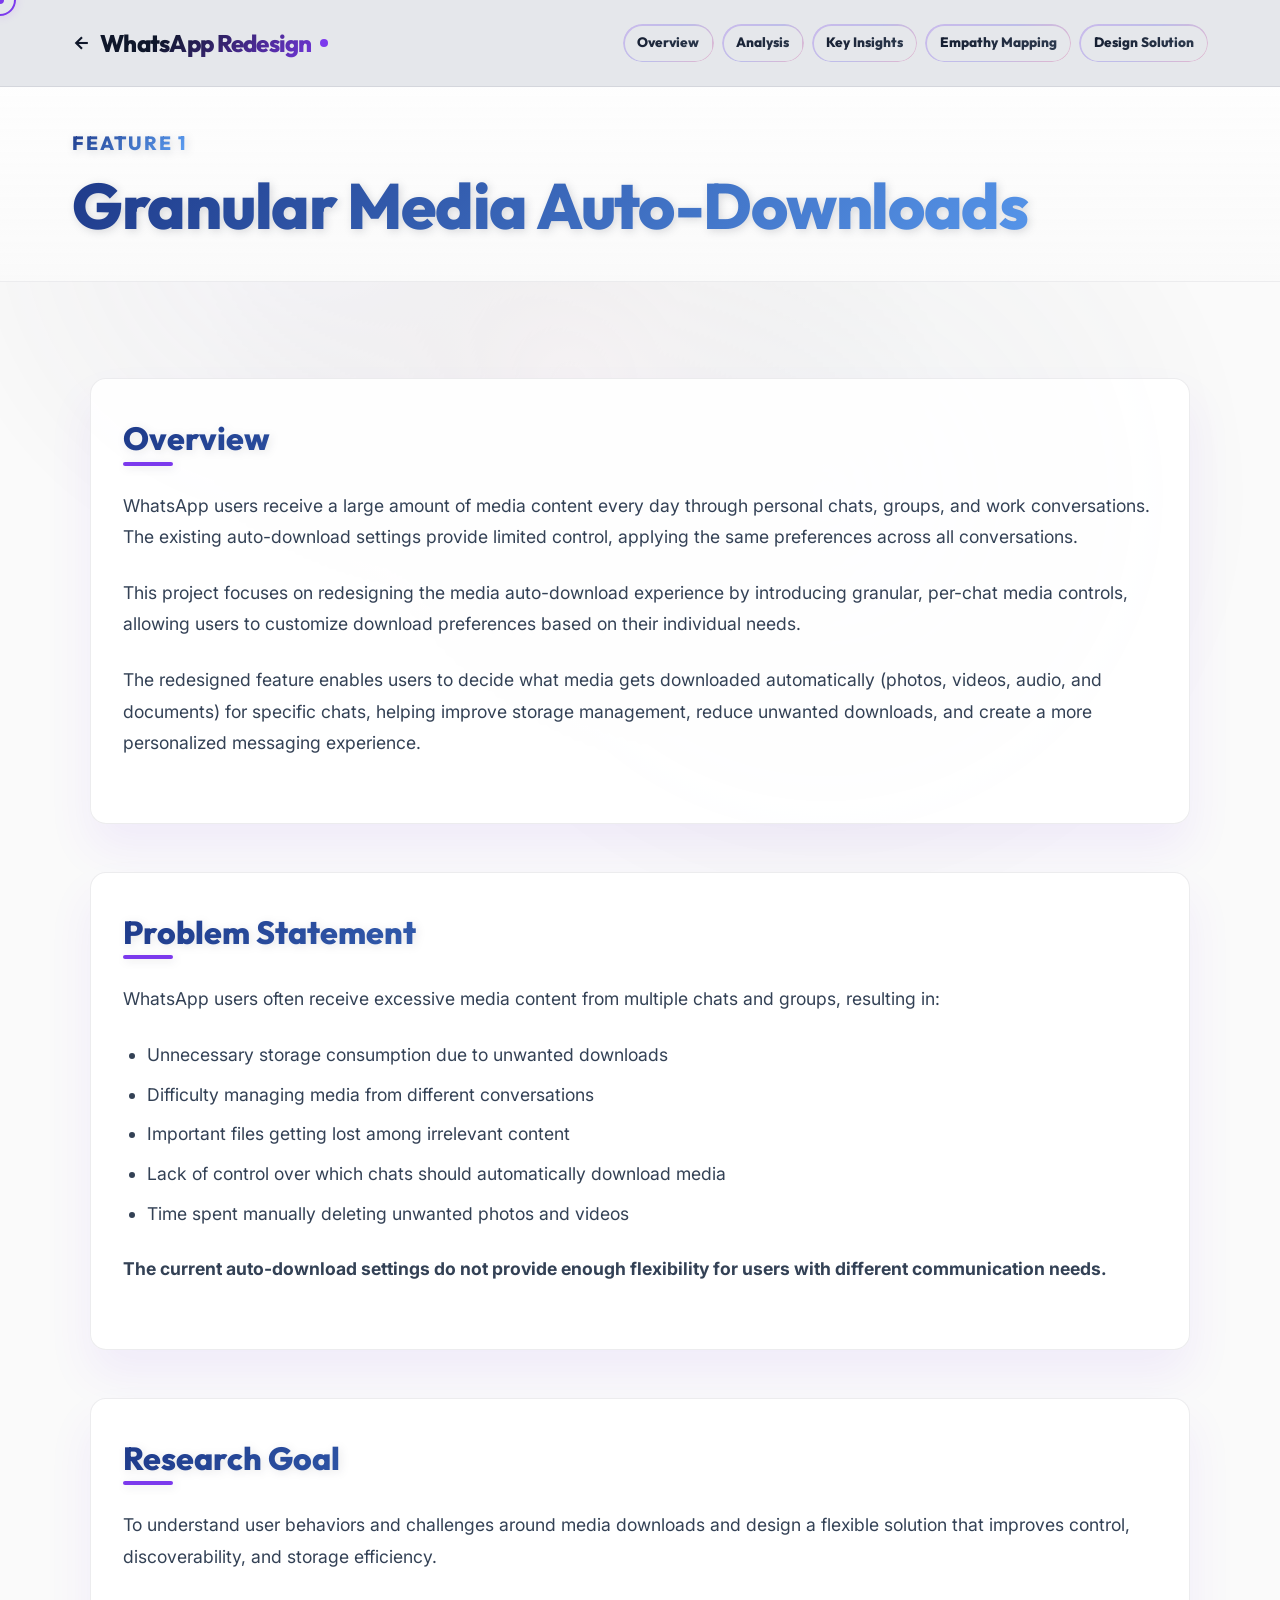
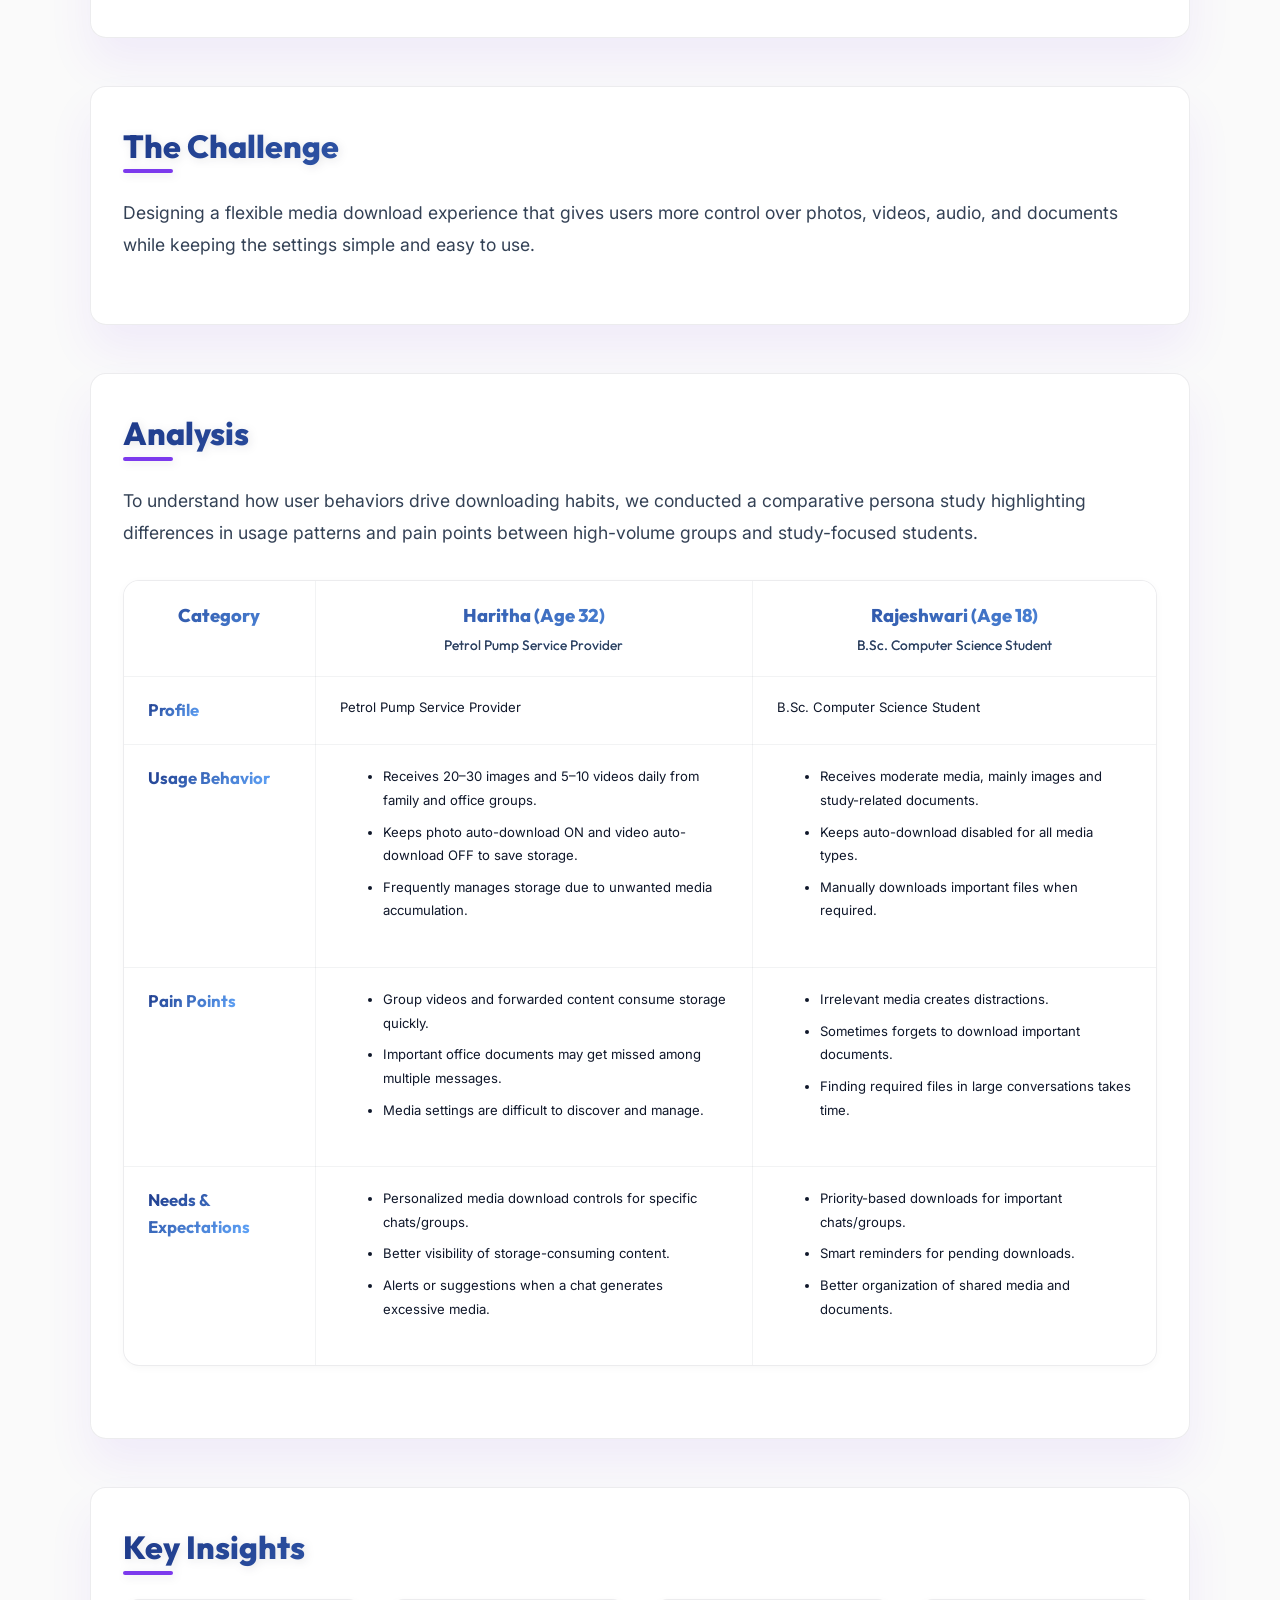
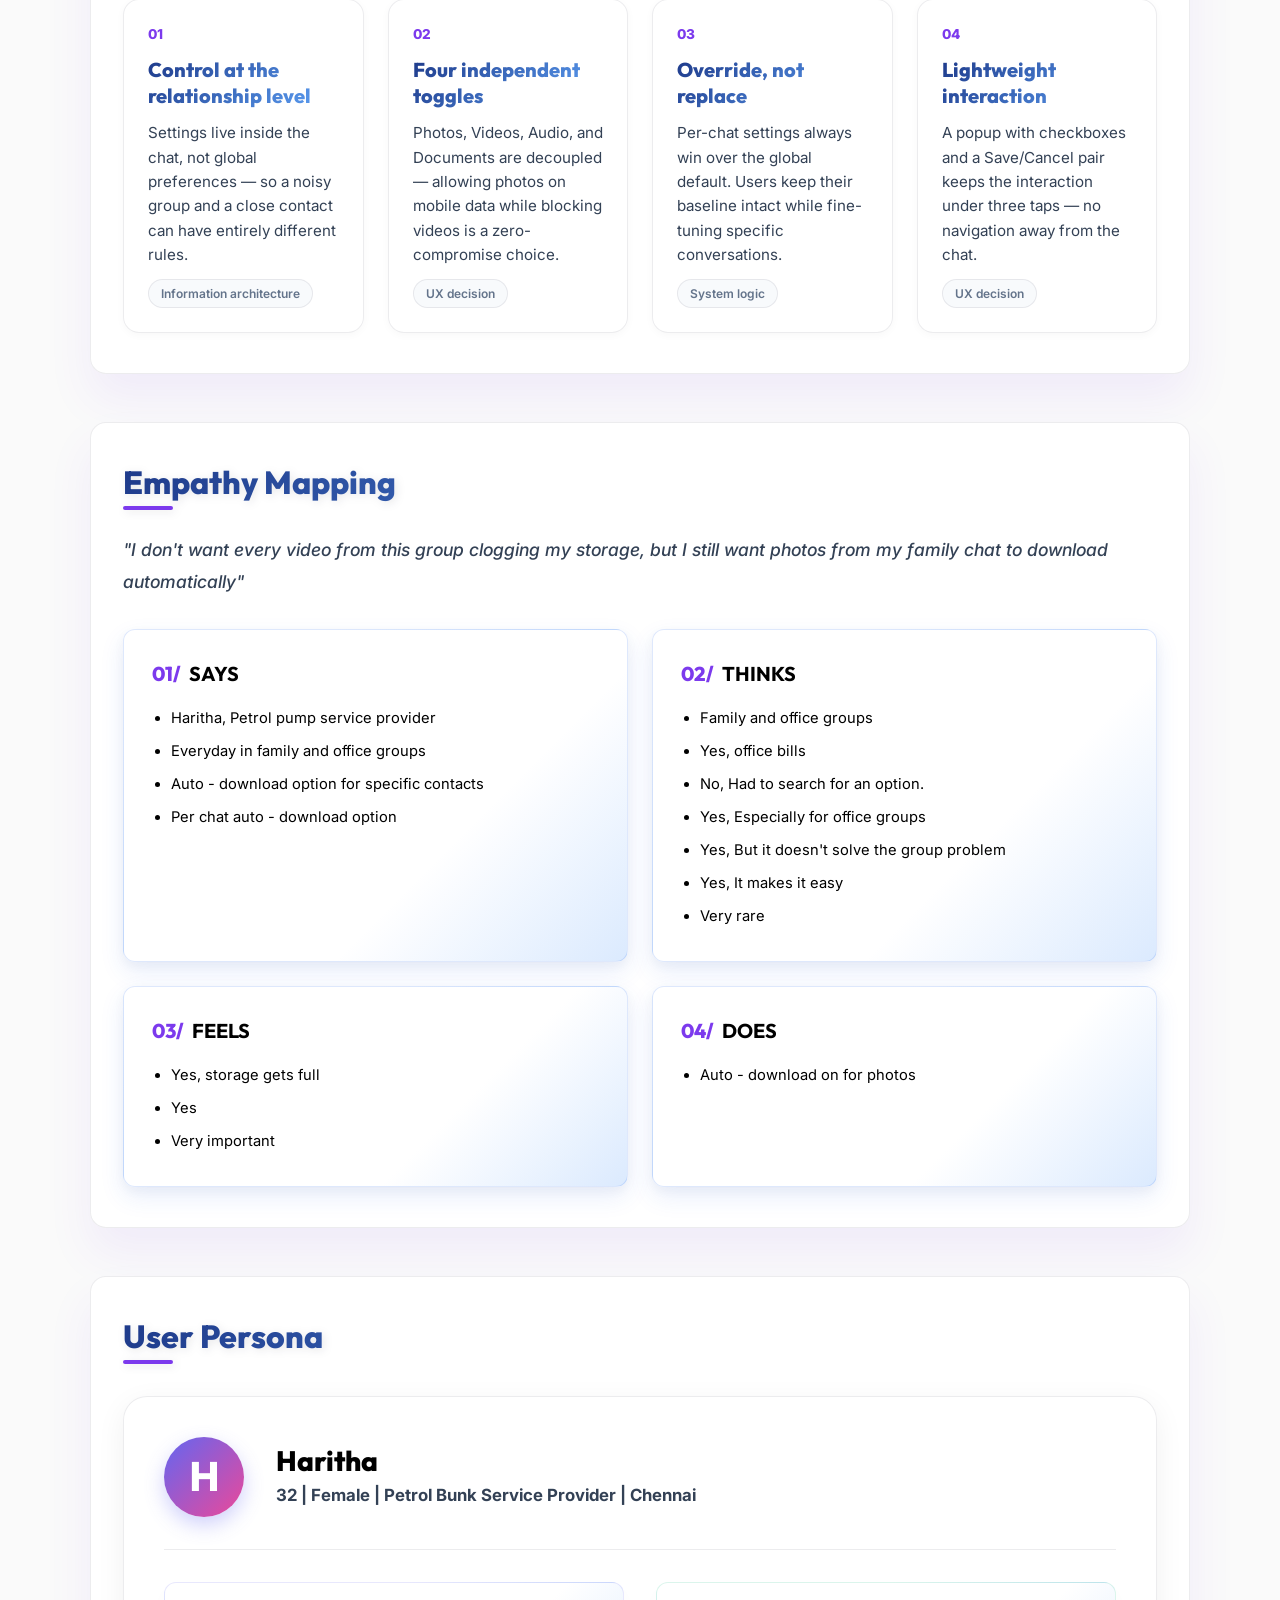
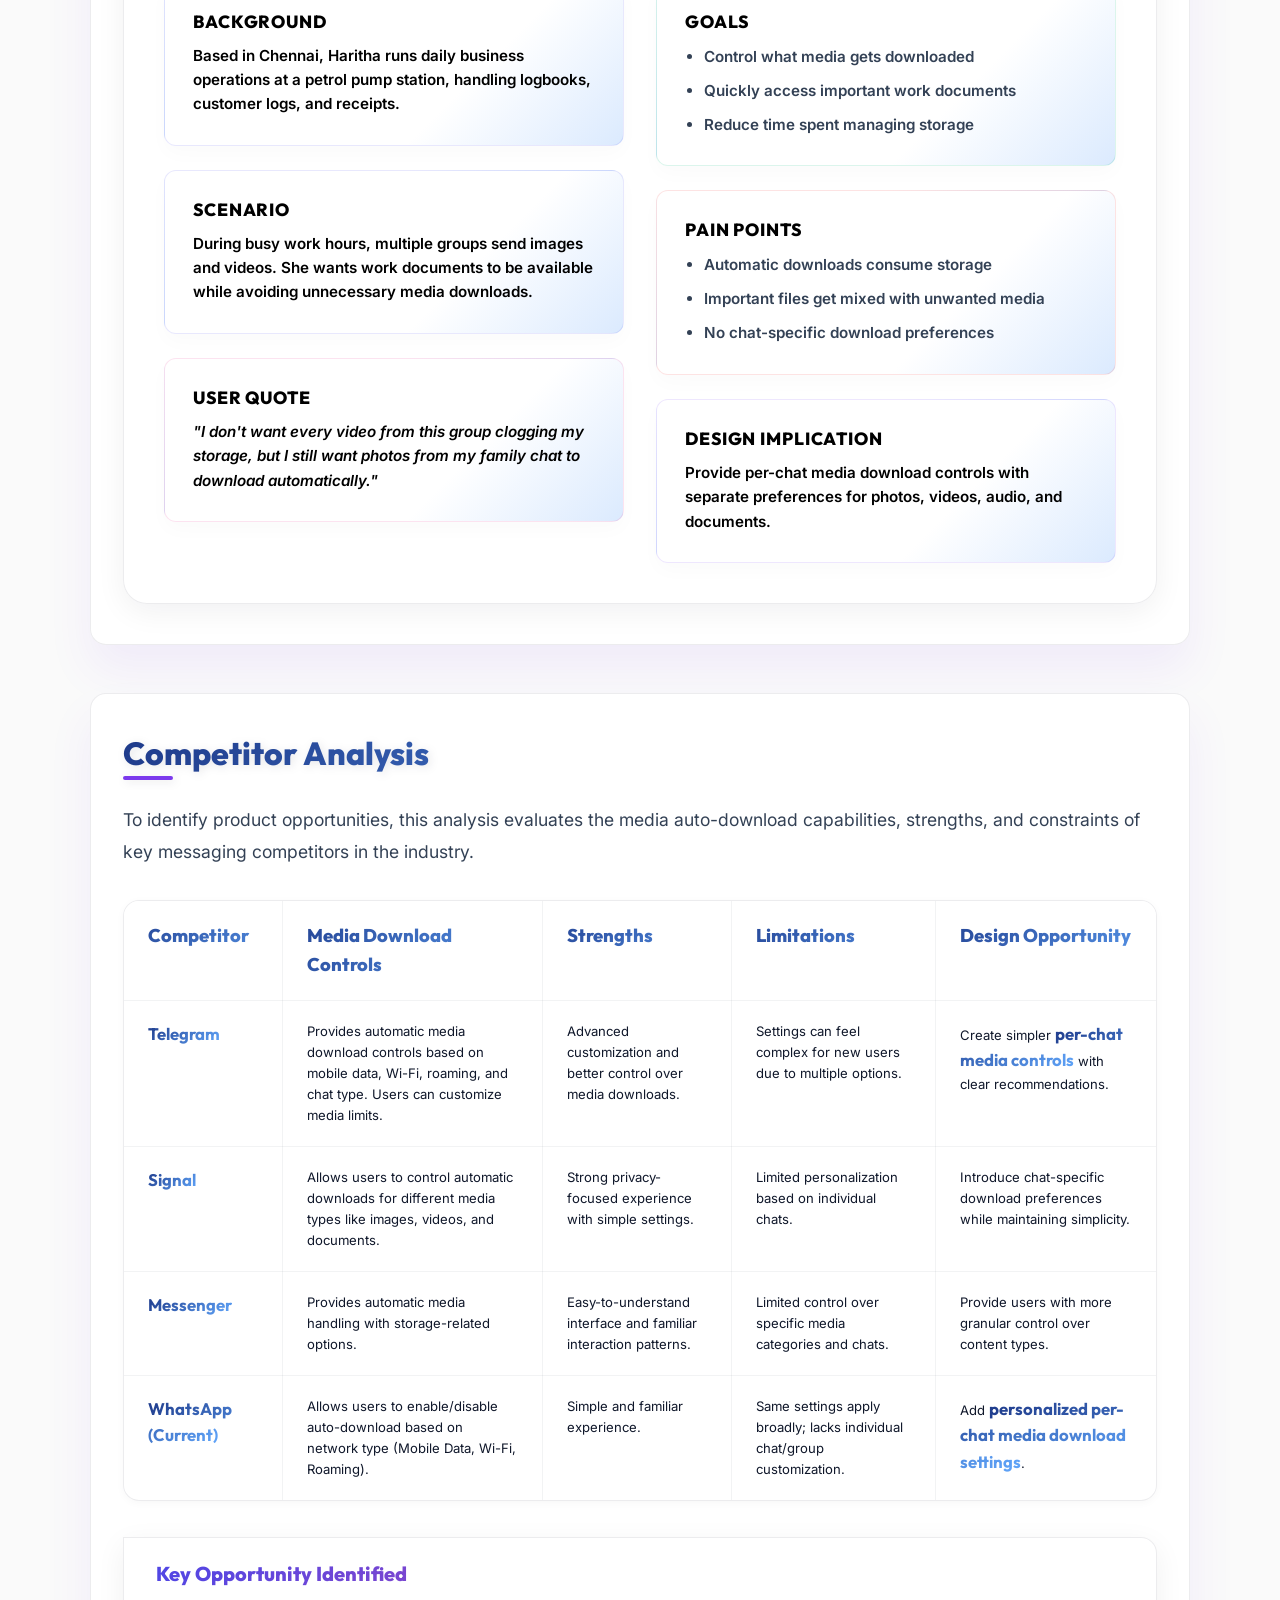
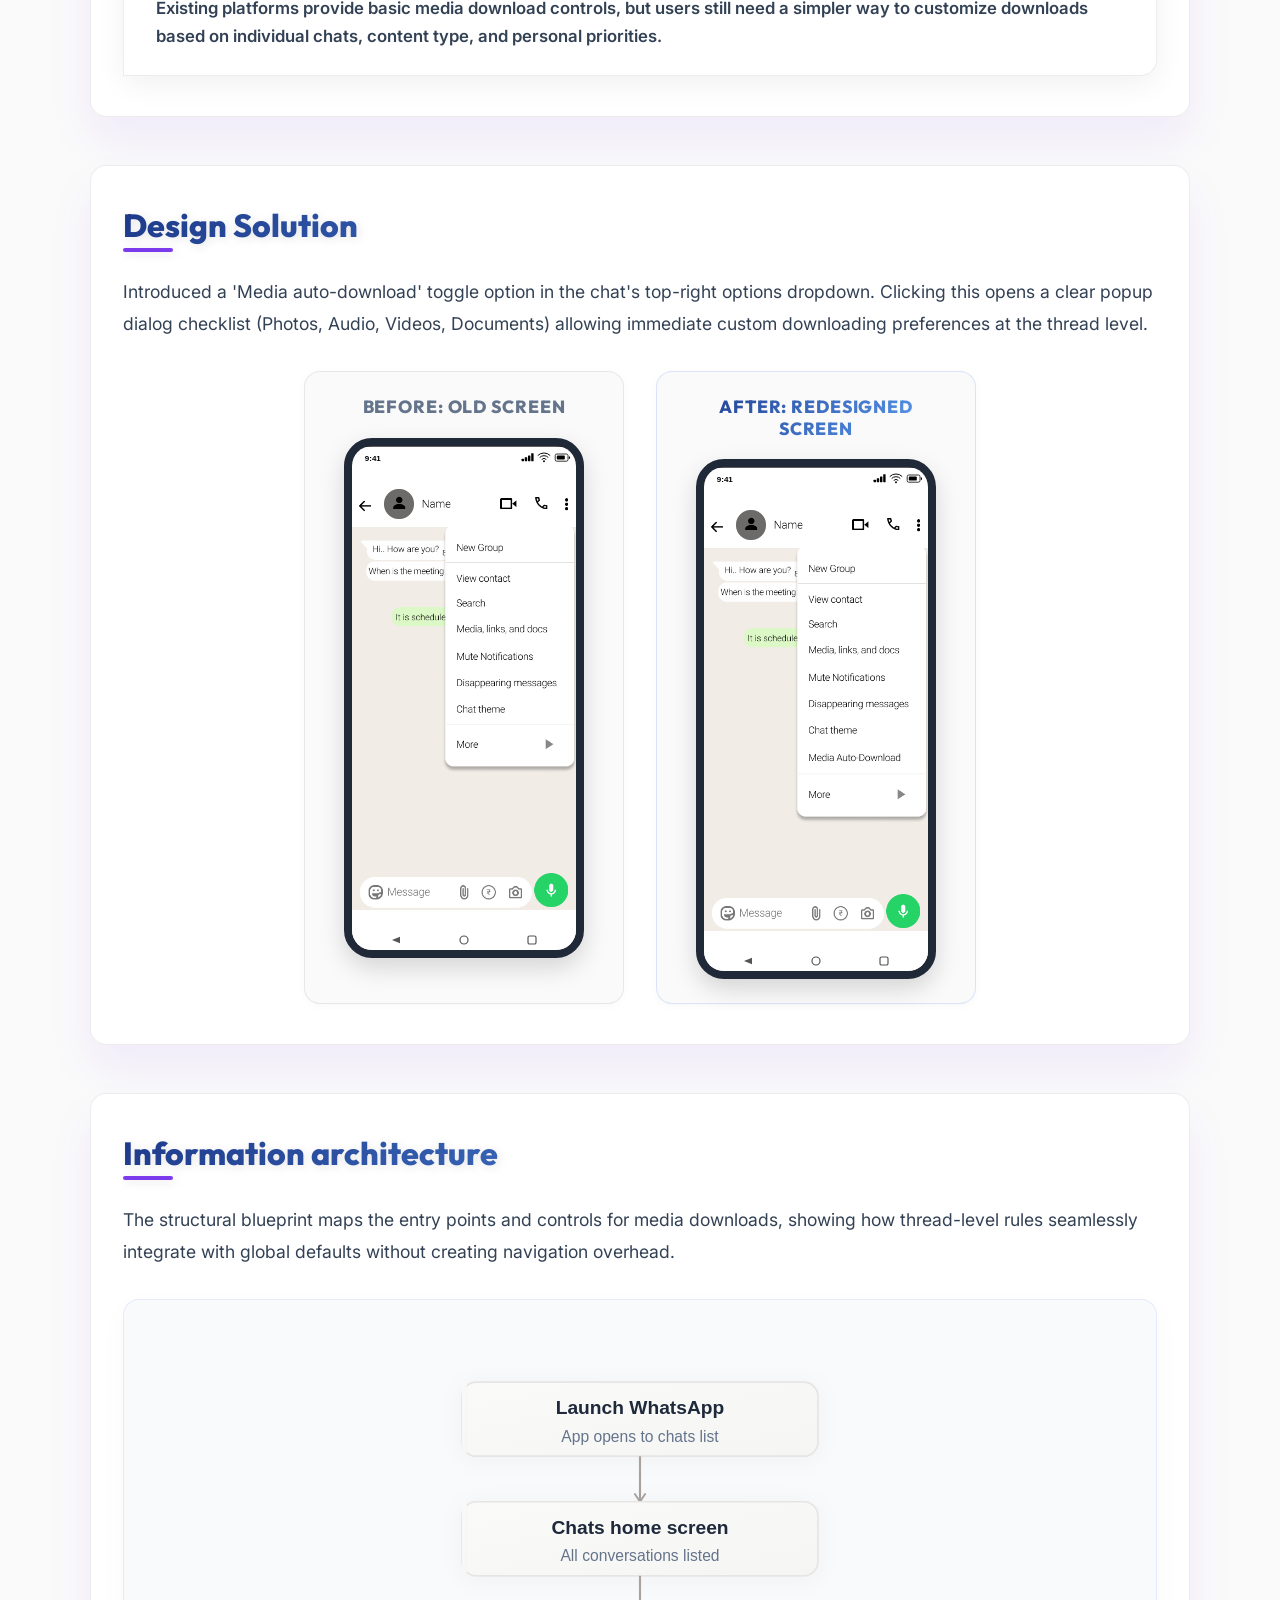
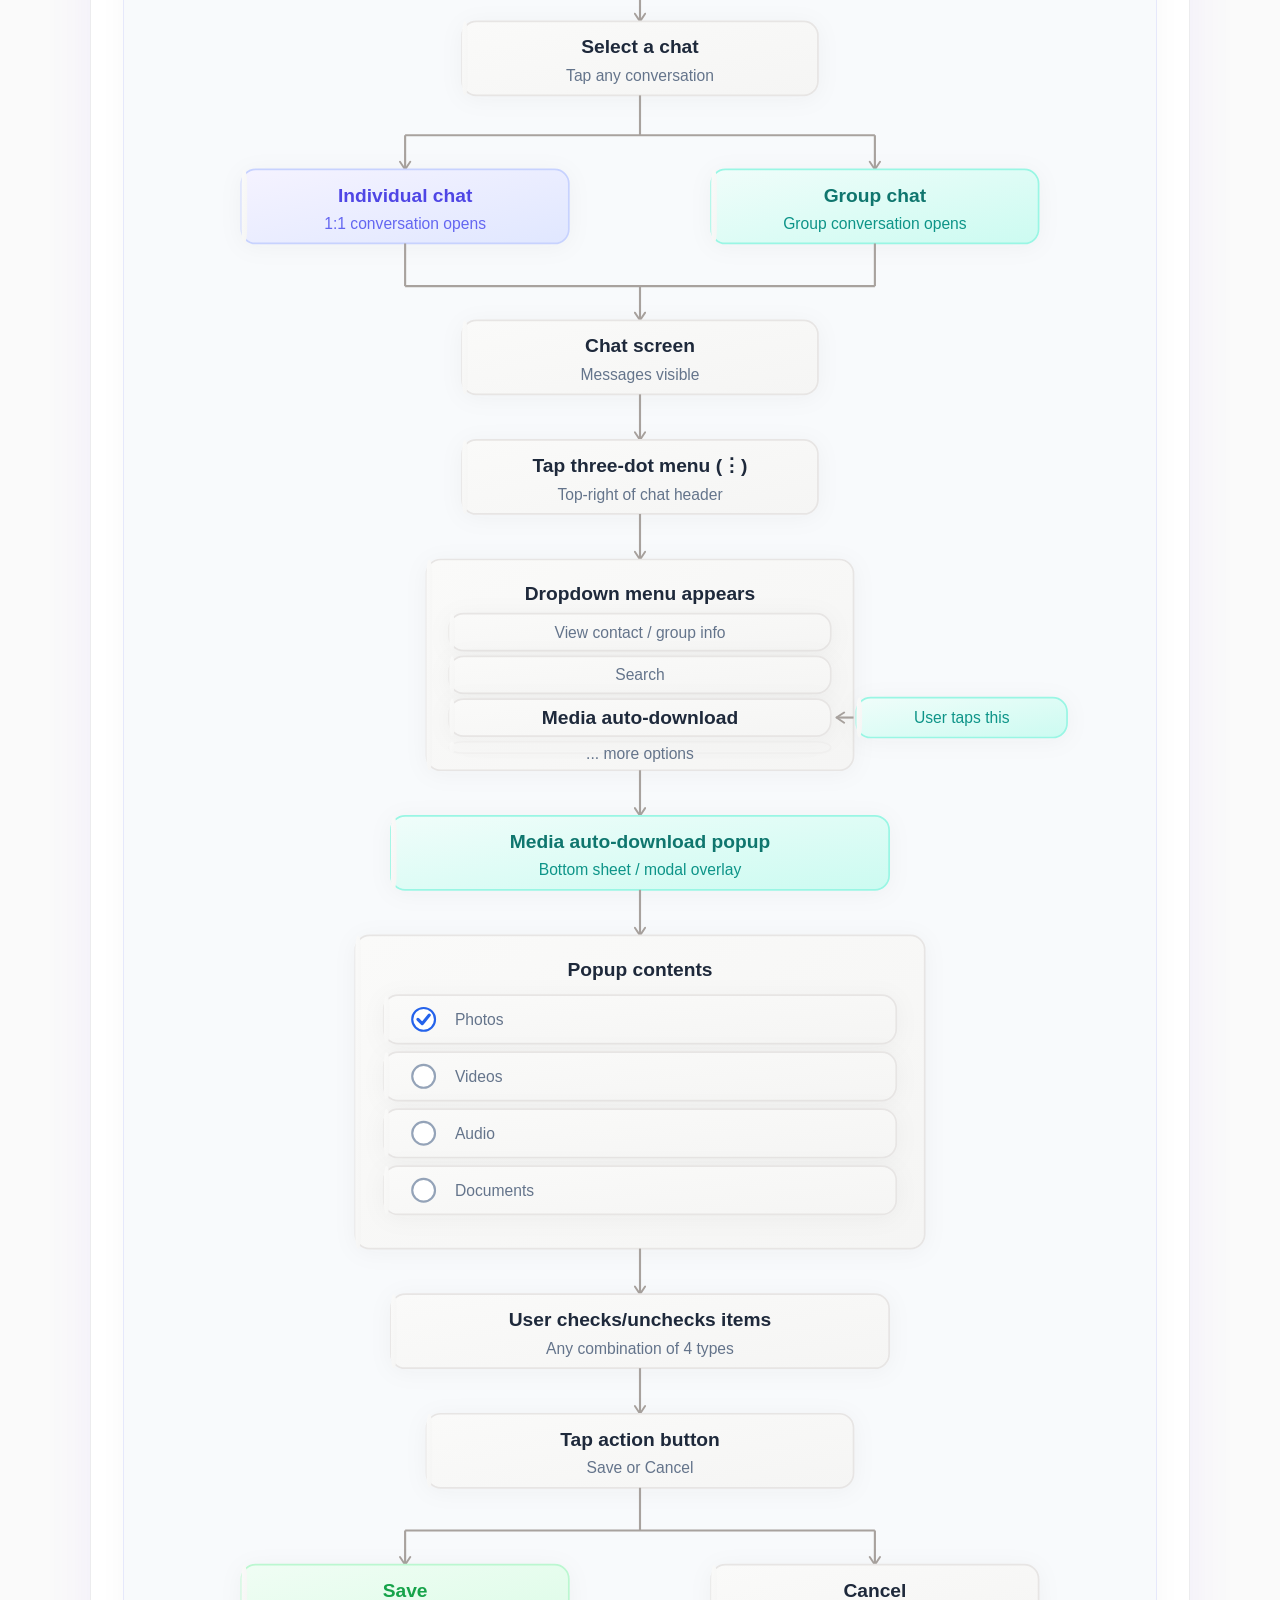
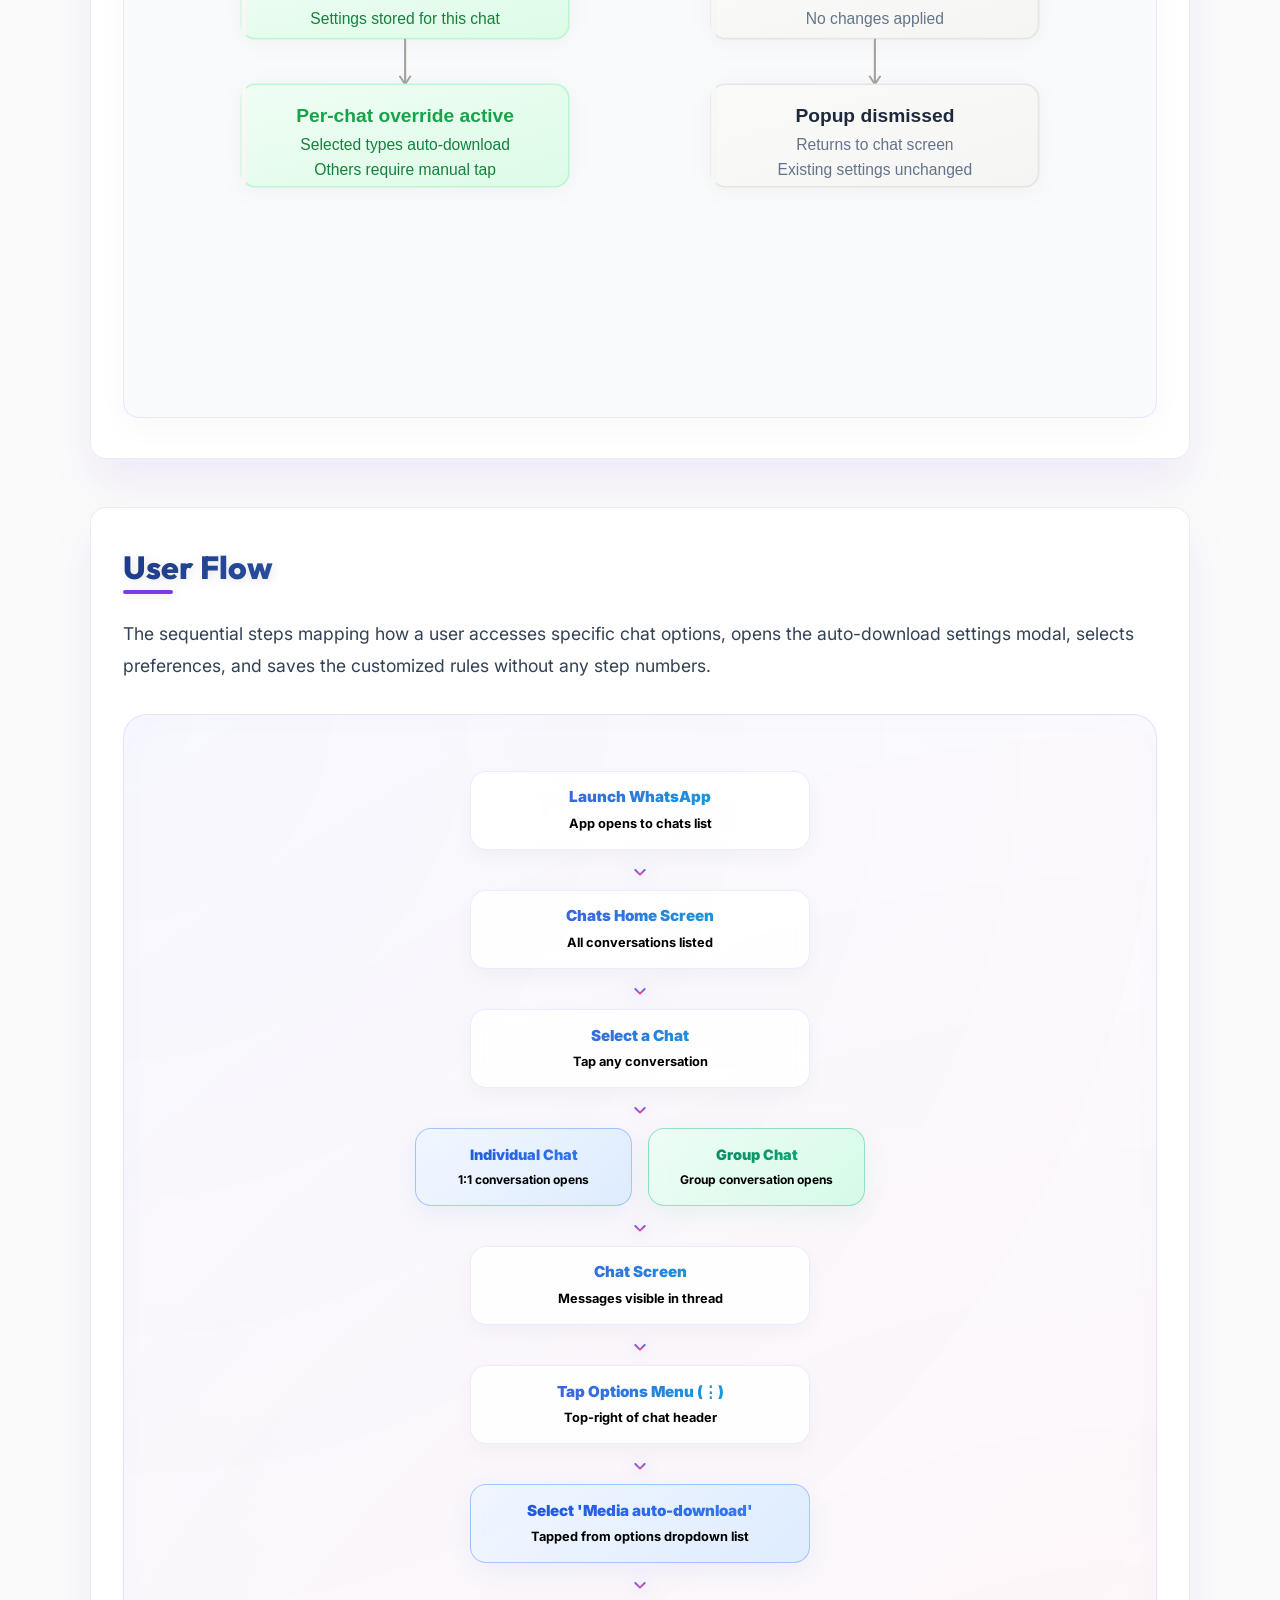
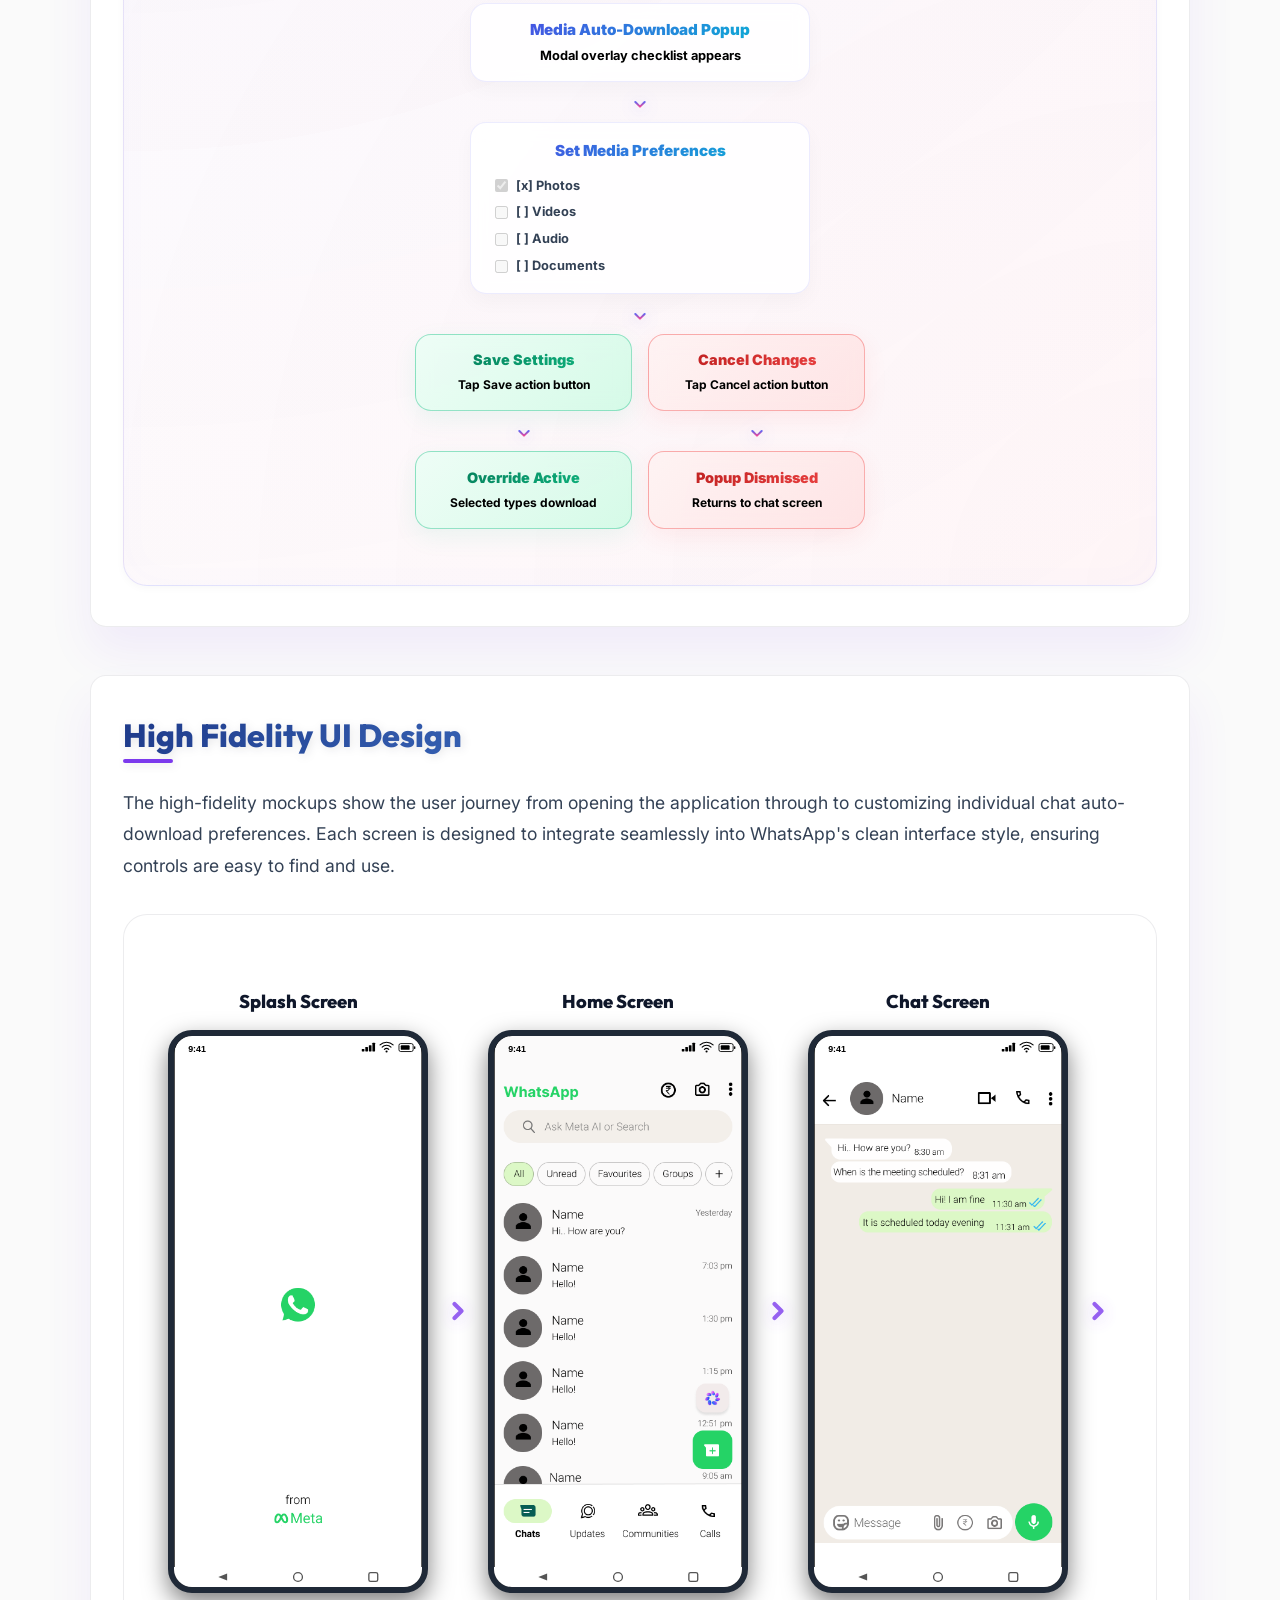
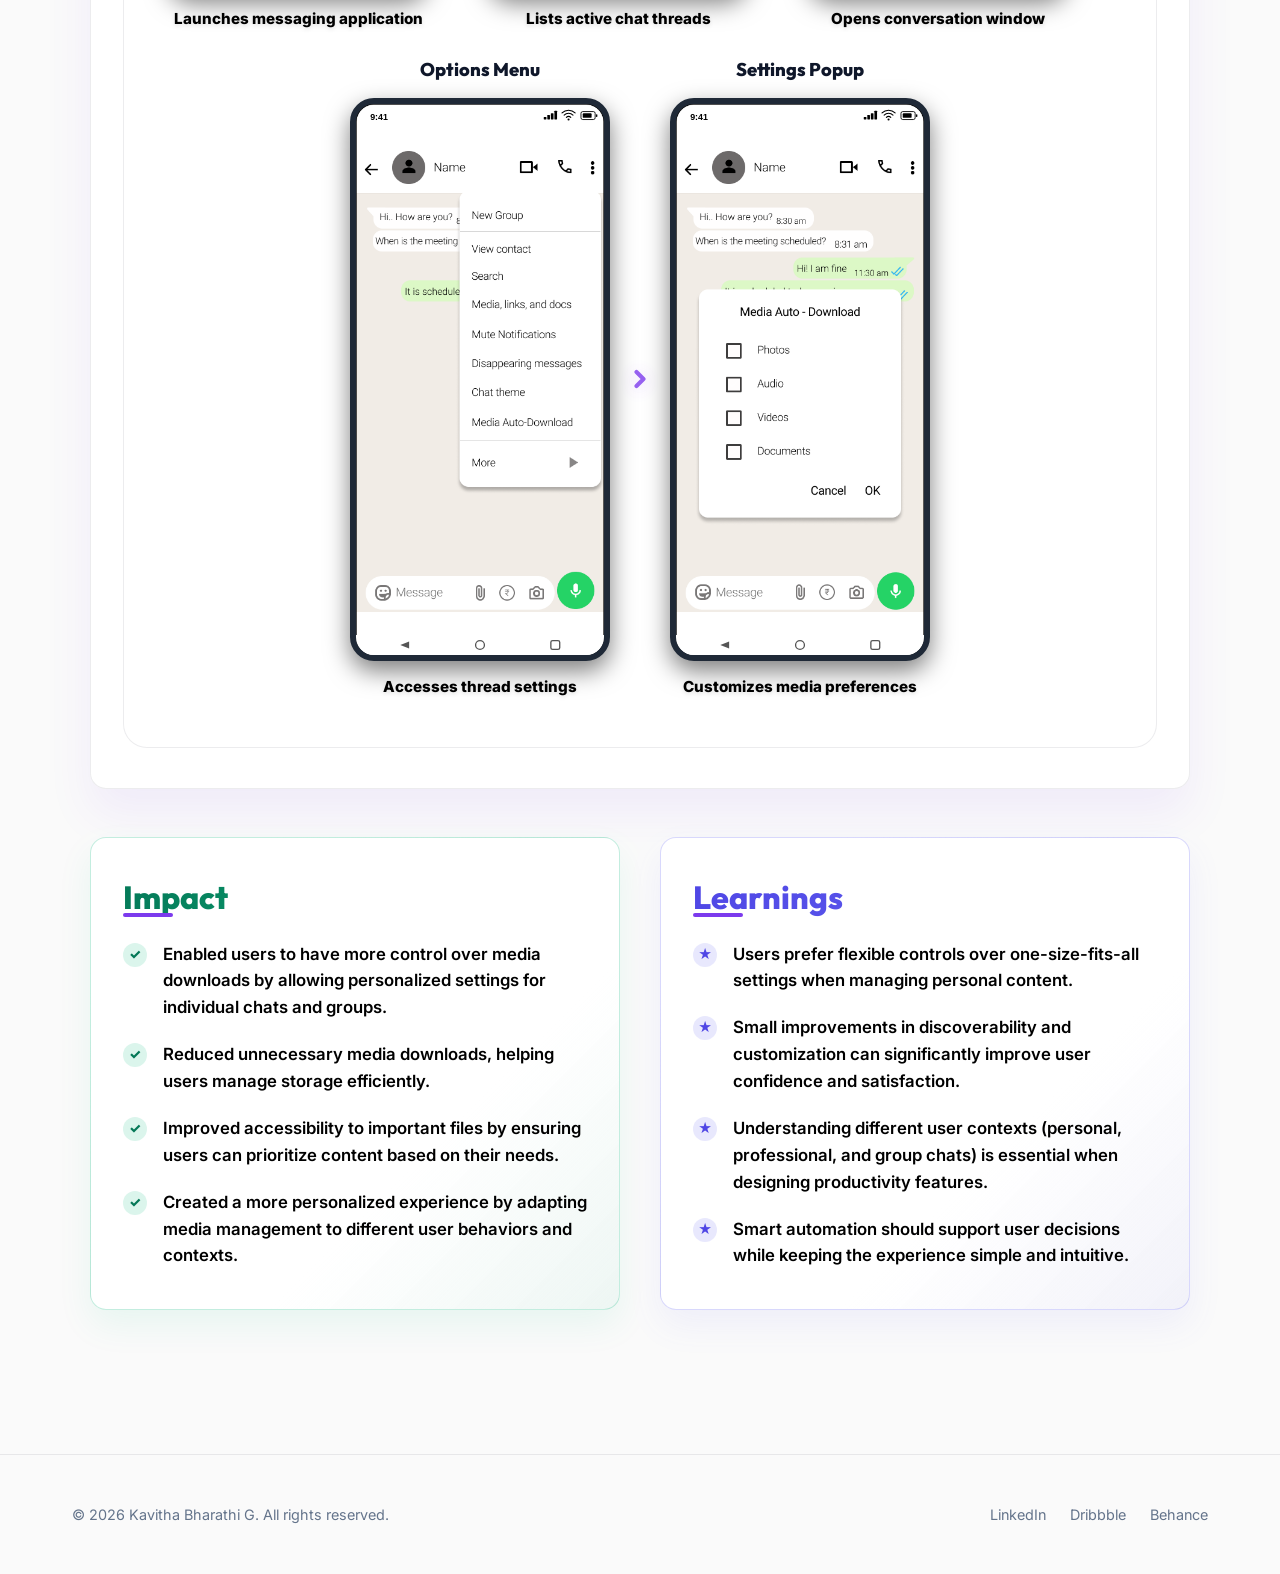
==== commit 9579c80e: "Update portfolio styling, layout, granular media downloads, and content sorting pages" ====
--- a/granular_media_downloads.html
+++ b/granular_media_downloads.html
@@ -77,6 +77,13 @@
 </head>
 <body>
 
+    <!-- Custom Cursor -->
+    <div class="custom-cursor"></div>
+    <div class="custom-cursor-follower"></div>
+
+    <!-- Interactive Background Canvas -->
+    <canvas id="mesh-canvas"></canvas>
+
     <!-- Navigation Header -->
     <nav class="navbar scrolled case-study-nav" id="navbar">
         <div class="container">
@@ -84,13 +91,6 @@
                 <svg width="20" height="20" viewBox="0 0 24 24" fill="none" stroke="currentColor" stroke-width="2.5" style="transition: transform 0.3s ease;"><line x1="19" y1="12" x2="5" y2="12"></line><polyline points="12 19 5 12 12 5"></polyline></svg>
                 WhatsApp Redesign<span class="logo-dot"></span>
             </a>
-            <button class="menu-toggle" aria-label="Toggle Navigation">
-                <svg width="24" height="24" viewBox="0 0 24 24" fill="none" stroke="currentColor" stroke-width="2.5">
-                    <line x1="3" y1="6" x2="21" y2="6" class="line-1"></line>
-                    <line x1="3" y1="12" x2="21" y2="12" class="line-2"></line>
-                    <line x1="3" y1="18" x2="21" y2="18" class="line-3"></line>
-                </svg>
-            </button>
             <div class="nav-right" style="display: flex;">
                 <a href="#overview" class="nav-item-box interactive">Overview</a>
                 <a href="#analysis" class="nav-item-box interactive">Analysis</a>
--- a/style.css
+++ b/style.css
@@ -4,24 +4,24 @@
 :root {
     --font-heading: 'Outfit', sans-serif;
     --font-body: 'Inter', sans-serif;
-    
-    /* Default White Theme */
-    --bg-primary: #cbd5e1; /* Base cool gray */
-    --bg-secondary: #ffffff; /* Clean white card container */
-    --bg-tertiary: #f1f5f9; /* Slate 100 */
+
+    /* Default Very Light Theme */
+    --bg-primary: #FAFAFA;
+    --bg-secondary: rgba(255, 255, 255, 0.9);
+    --bg-tertiary: #f8fafc;
     --bg-glass: rgba(255, 255, 255, 0.85);
     --border-color: rgba(15, 23, 42, 0.08);
-    --border-hover: rgba(15, 23, 42, 0.15);
-    --text-primary: #000000; /* Pure Black */
-    --text-secondary: #000000; /* Pure Black */
-    --text-muted: #000000; /* Pure Black */
-    --accent: #a855f7; /* Violet / Purple */
-    --accent-glow: rgba(168, 85, 247, 0.15);
-    --accent-gradient: linear-gradient(135deg, #a855f7 0%, #ec4899 100%);
-    --gradient-text: linear-gradient(135deg, #000000 30%, #000000 100%);
-    --shadow-sm: 0 2px 8px rgba(15, 23, 42, 0.04);
-    --shadow-md: 0 8px 30px rgba(15, 23, 42, 0.08);
-    --shadow-lg: 0 25px 45px rgba(37, 99, 235, 0.22);
+    --border-hover: rgba(15, 23, 42, 0.18);
+    --text-primary: #0f172a;
+    --text-secondary: #334155;
+    --text-muted: #64748b;
+    --accent: #7c3aed;
+    --accent-glow: rgba(124, 58, 237, 0.1);
+    --accent-gradient: linear-gradient(135deg, #7c3aed 0%, #4f46e5 50%, #db2777 100%);
+    --gradient-text: linear-gradient(135deg, #0f172a 30%, #7c3aed 100%);
+    --shadow-sm: 0 2px 8px rgba(15, 23, 42, 0.03);
+    --shadow-md: 0 8px 30px rgba(15, 23, 42, 0.06);
+    --shadow-lg: 0 25px 45px rgba(124, 58, 237, 0.08);
     --radius-sm: 8px;
     --radius-md: 16px;
     --radius-lg: 24px;
@@ -30,26 +30,6 @@
     --transition-bounce: all 0.5s cubic-bezier(0.34, 1.56, 0.64, 1);
 }
 
-[data-theme="light"] {
-    /* Light Theme */
-    --bg-primary: #cbd5e1; /* Base cool gray */
-    --bg-secondary: #ffffff; /* Clean white card container */
-    --bg-tertiary: #f1f5f9; /* Slate 100 */
-    --bg-glass: rgba(255, 255, 255, 0.85);
-    --border-color: rgba(15, 23, 42, 0.08);
-    --border-hover: rgba(15, 23, 42, 0.15);
-    --text-primary: #000000; /* Pure Black */
-    --text-secondary: #000000; /* Pure Black */
-    --text-muted: #000000; /* Pure Black */
-    --accent: #a855f7; /* Violet / Purple */
-    --accent-glow: rgba(168, 85, 247, 0.15);
-    --accent-gradient: linear-gradient(135deg, #a855f7 0%, #ec4899 100%);
-    --gradient-text: linear-gradient(135deg, #000000 30%, #000000 100%);
-    --shadow-sm: 0 2px 8px rgba(15, 23, 42, 0.04);
-    --shadow-md: 0 8px 30px rgba(15, 23, 42, 0.08);
-    --shadow-lg: 0 25px 45px rgba(37, 99, 235, 0.22);
-}
-
 /* --- RESET & BASIC STYLES --- */
 * {
     margin: 0;
@@ -63,17 +43,22 @@
 }
 
 body {
-    background: #FAFAFA;
+    background: var(--bg-primary);
     color: var(--text-primary);
     font-family: var(--font-body);
     line-height: 1.6;
     overflow-x: hidden;
-    transition: background-color 0.5s cubic-bezier(0.16, 1, 0.3, 1);
+    transition: background-color 0.5s cubic-bezier(0.16, 1, 0.3, 1), color 0.5s cubic-bezier(0.16, 1, 0.3, 1);
     -webkit-font-smoothing: antialiased;
 }
 
 /* Typography elements */
-h1, h2, h3, h4, h5, h6 {
+h1,
+h2,
+h3,
+h4,
+h5,
+h6 {
     font-family: var(--font-heading);
     font-weight: 800;
     background: linear-gradient(135deg, #1E3A8A 0%, #60A5FA 100%);
@@ -83,7 +68,14 @@
     line-height: 1.2;
     transition: var(--transition-bounce);
 }
-h1:hover, h2:hover, h3:hover, h4:hover, h5:hover, h6:hover, .section-tag:hover, .selected-projects-title:hover, .hero-intro:hover {
+
+h1:hover,
+h2:hover,
+h3:hover,
+h4:hover,
+h5:hover,
+h6:hover,
+.hero-intro:hover {
     transform: scale(1.03) translateY(-2px);
     text-shadow: 0 0 35px rgba(59, 130, 246, 0.45);
 }
@@ -121,20 +113,100 @@
 .section-header {
     margin-bottom: 2.5rem;
 }
+
 .section-tag {
     font-family: var(--font-heading);
-    font-size: 0.875rem;
-    font-weight: 600;
-    text-transform: uppercase;
+    font-size: 1.1rem;
+    font-weight: 700;
+    text-transform: none;
     letter-spacing: 0.15em;
-    color: var(--accent);
+    background: linear-gradient(135deg, #1E3A8A 0%, #60A5FA 100%);
+    -webkit-background-clip: text;
+    -webkit-text-fill-color: transparent;
     margin-bottom: 1rem;
     display: inline-block;
 }
+
 .section-title {
-    font-size: clamp(2rem, 4.5vw, 2.5rem);
+    font-size: 1.4rem;
     font-weight: 800;
     letter-spacing: -0.02em;
+}
+
+/* --- CUSTOM CURSOR --- */
+.custom-cursor {
+    width: 8px;
+    height: 8px;
+    background-color: var(--accent);
+    border-radius: 50%;
+    position: fixed;
+    transform: translate(-50%, -50%);
+    pointer-events: none;
+    z-index: 9999;
+    transition: width 0.2s, height 0.2s, background-color 0.2s, opacity 0.2s;
+}
+
+.custom-cursor-follower {
+    width: 32px;
+    height: 32px;
+    border: 2.5px solid var(--accent);
+    border-radius: 50%;
+    position: fixed;
+    transform: translate(-50%, -50%);
+    pointer-events: none;
+    z-index: 9998;
+    transition: transform 0.08s ease-out, width 0.3s, height 0.3s, background-color 0.3s, border-color 0.3s;
+    box-shadow: 0 0 10px rgba(168, 85, 247, 0.2);
+}
+
+body.cursor-hover .custom-cursor {
+    width: 4px;
+    height: 4px;
+    background-color: #ffffff;
+}
+
+body.cursor-hover .custom-cursor-follower {
+    width: 50px;
+    height: 50px;
+    background-color: rgba(255, 255, 255, 0.1);
+    border-color: #ffffff;
+    mix-blend-mode: difference;
+}
+
+body.cursor-card-hover .custom-cursor {
+    opacity: 0;
+}
+
+body.cursor-card-hover .custom-cursor-follower {
+    width: 75px;
+    height: 75px;
+    background-color: var(--accent);
+    border-color: var(--accent);
+    display: flex;
+    align-items: center;
+    justify-content: center;
+    box-shadow: 0 10px 25px var(--accent-glow);
+}
+
+body.cursor-card-hover .custom-cursor-follower::after {
+    content: 'VIEW';
+    color: #ffffff;
+    font-size: 0.75rem;
+    font-weight: 800;
+    font-family: var(--font-heading);
+    letter-spacing: 0.1em;
+}
+
+/* --- INTERACTIVE BACKGROUND CANVAS --- */
+#mesh-canvas {
+    position: fixed;
+    top: 0;
+    left: 0;
+    width: 100vw;
+    height: 100vh;
+    z-index: -9;
+    pointer-events: none;
+    opacity: 0.18;
 }
 
 /* --- NAVIGATION --- */
@@ -144,15 +216,18 @@
     left: 0;
     width: 100%;
     z-index: 1000;
-    padding: 1.5rem 0;
+    padding: 1.5rem 2rem;
+    background-color: #e5e7eb;
+    border-bottom: 1px solid var(--border-color);
     transition: var(--transition-smooth);
 }
 
 .navbar.scrolled {
-    background-color: var(--bg-glass);
-    backdrop-filter: blur(12px);
-    border-bottom: 1px solid rgba(15, 23, 42, 0.03);
-    padding: 1rem 0;
+    width: 100%;
+    top: 0;
+    background-color: #e5e7eb;
+    border-bottom: 1px solid var(--border-color);
+    padding: 1rem 2rem;
     box-shadow: var(--shadow-sm);
 }
 
@@ -164,13 +239,13 @@
 
 .logo {
     font-family: var(--font-heading);
-    font-size: 2.2rem;
+    font-size: 1.5rem;
     font-weight: 800;
     letter-spacing: -0.03em;
     display: flex;
     align-items: center;
     gap: 0.5rem;
-    background: linear-gradient(135deg, #000000 35%, #2563EB 100%);
+    background: linear-gradient(135deg, var(--text-primary) 35%, var(--accent) 100%);
     -webkit-background-clip: text;
     -webkit-text-fill-color: transparent;
 }
@@ -178,14 +253,14 @@
 .logo-dot {
     width: 8px;
     height: 8px;
-    background: #2563EB;
+    background: var(--accent);
     border-radius: 50%;
 }
 
 .nav-right {
     display: flex;
     align-items: center;
-    gap: 2.5rem;
+    gap: 1.5rem;
     margin-left: auto;
 }
 
@@ -194,14 +269,13 @@
     font-family: var(--font-heading);
     font-size: 0.95rem;
     font-weight: 800;
-    padding: 0.6rem 1.25rem;
-    background: linear-gradient(135deg, #1E3A8A 0%, #60A5FA 100%);
+    padding: 0.5rem 1.25rem;
+    background: linear-gradient(135deg, var(--text-primary) 0%, var(--text-secondary) 100%);
     -webkit-background-clip: text;
     -webkit-text-fill-color: transparent;
-    border-radius: 14px;
+    border-radius: 50px;
     transition: var(--transition-bounce);
     display: inline-block;
-    box-shadow: 0 4px 12px rgba(37, 99, 235, 0.05);
     z-index: 1;
 }
 
@@ -212,26 +286,26 @@
     left: 0;
     right: 0;
     bottom: 0;
-    border-radius: 14px;
+    border-radius: 50px;
     padding: 1.5px;
-    background: linear-gradient(135deg, rgba(37, 99, 235, 0.4) 0%, rgba(255, 255, 255, 0.9) 100%);
-    -webkit-mask: 
-       linear-gradient(#fff 0 0) content-box, 
-       linear-gradient(#fff 0 0);
+    background: var(--accent-gradient);
+    -webkit-mask:
+        linear-gradient(#fff 0 0) content-box,
+        linear-gradient(#fff 0 0);
     -webkit-mask-composite: xor;
-            mask-composite: exclude;
+    mask-composite: exclude;
     pointer-events: none;
     z-index: -1;
     transition: var(--transition-smooth);
+    opacity: 0.25;
 }
 
 .nav-item-box:hover {
     transform: translateY(-2px);
-    box-shadow: 0 6px 16px rgba(37, 99, 235, 0.12);
 }
 
 .nav-item-box:hover::before {
-    background: linear-gradient(135deg, rgba(37, 99, 235, 0.7) 0%, rgba(255, 255, 255, 1) 100%);
+    opacity: 1;
 }
 
 
@@ -269,10 +343,10 @@
 /* --- HERO SECTION --- */
 .hero {
     position: relative;
-    min-height: 100vh;
+    min-height: auto;
     display: flex;
     align-items: center;
-    padding-top: 8rem;
+    padding-top: 13.5rem;
     overflow: hidden;
 }
 
@@ -287,7 +361,9 @@
     overflow: hidden;
 }
 
-.hero-glow-1, .hero-glow-2, .hero-glow-3 {
+.hero-glow-1,
+.hero-glow-2,
+.hero-glow-3 {
     display: none;
 }
 
@@ -313,7 +389,7 @@
     left: 0;
     width: 100vw;
     height: 100vh;
-    background-image: 
+    background-image:
         linear-gradient(to right, rgba(15, 23, 42, 0.015) 1px, transparent 1px),
         linear-gradient(to bottom, rgba(15, 23, 42, 0.015) 1px, transparent 1px);
     background-size: 50px 50px;
@@ -324,8 +400,13 @@
 }
 
 @keyframes float {
-    0% { transform: translate(0, 0) scale(1); }
-    100% { transform: translate(60px, 40px) scale(1.08); }
+    0% {
+        transform: translate(0, 0) scale(1);
+    }
+
+    100% {
+        transform: translate(60px, 40px) scale(1.08);
+    }
 }
 
 .hero-content {
@@ -423,6 +504,141 @@
     line-height: 1.6;
 }
 
+/* --- NEW HERO SECTION STYLING --- */
+.hero-content-new {
+    width: 100%;
+    margin-top: 1rem;
+    /* Reduced space between header and hero content */
+    margin-bottom: 2rem;
+}
+
+.hero-card-new {
+    display: grid;
+    grid-template-columns: 1.25fr 0.75fr;
+    gap: 3rem;
+    align-items: center;
+    position: relative;
+}
+
+.hero-left-col {
+    display: flex;
+    flex-direction: column;
+    gap: 1.5rem;
+}
+
+.hero-right-col {
+    display: flex;
+    justify-content: center;
+    align-items: center;
+    animation: fadeInUp 0.8s ease-out 0.4s both;
+}
+
+.hero-avatar {
+    width: 100%;
+    max-width: 300px;
+    height: auto;
+    border-radius: 24px;
+    box-shadow: var(--shadow-md), 0 10px 30px rgba(124, 58, 237, 0.12);
+    border: 4px solid #ffffff;
+    transition: var(--transition-smooth);
+}
+
+.hero-avatar:hover {
+    transform: scale(1.03) rotate(1deg);
+    box-shadow: var(--shadow-lg), 0 15px 40px rgba(124, 58, 237, 0.22);
+}
+
+.hero-hello {
+    font-family: var(--font-heading);
+    font-size: 1.1rem;
+    font-weight: 700;
+    background: linear-gradient(135deg, #1E3A8A 0%, #60A5FA 100%);
+    -webkit-background-clip: text;
+    -webkit-text-fill-color: transparent;
+    display: inline-block;
+    letter-spacing: 0.05em;
+    text-transform: none;
+    margin: 0;
+    animation: fadeInDown 0.8s ease-out;
+}
+
+.hero-title-new {
+    font-family: var(--font-heading);
+    font-size: 2.5rem;
+    font-weight: 800;
+    line-height: 1.1;
+    margin: 0;
+    letter-spacing: -0.02em;
+    background: linear-gradient(135deg, #1E3A8A 0%, #60A5FA 100%);
+    -webkit-background-clip: text;
+    -webkit-text-fill-color: transparent;
+    filter: drop-shadow(2px 4px 6px rgba(15, 23, 42, 0.08));
+    animation: fadeInUp 0.8s ease-out 0.2s both;
+}
+
+.hero-tagline {
+    font-family: var(--font-body);
+    font-size: 1.1rem;
+    line-height: 1.6;
+    color: #000000;
+    max-width: 800px;
+    margin: 0.5rem 0 1rem 0;
+    animation: fadeInUp 0.8s ease-out 0.4s both;
+}
+
+.hero-action-new {
+    animation: fadeInUp 0.8s ease-out 0.6s both;
+}
+
+.open-opps-btn {
+    display: inline-flex;
+    align-items: center;
+    gap: 0.5rem;
+    padding: 0.65rem 1.25rem;
+    font-size: 0.9rem;
+    font-weight: 700;
+    border-radius: 50px;
+    background: var(--text-primary);
+    color: var(--bg-primary);
+    transition: var(--transition-bounce);
+    width: fit-content;
+}
+
+.open-opps-btn:hover {
+    background: var(--accent-gradient);
+    color: #ffffff;
+    box-shadow: 0 10px 25px rgba(124, 58, 237, 0.4);
+}
+
+.open-opps-btn:hover svg {
+    transform: translateX(5px);
+}
+
+/* Animations */
+@keyframes fadeInUp {
+    from {
+        opacity: 0;
+        transform: translateY(20px);
+    }
+
+    to {
+        opacity: 1;
+        transform: translateY(0);
+    }
+}
+
+@keyframes fadeInDown {
+    from {
+        opacity: 0;
+        transform: translateY(-20px);
+    }
+
+    to {
+        opacity: 1;
+        transform: translateY(0);
+    }
+}
+
 /* --- WORK SECTION --- */
 .work-grid {
     display: grid;
@@ -438,6 +654,7 @@
     transition: var(--transition-smooth);
     display: flex;
     flex-direction: column;
+    box-shadow: var(--shadow-lg);
 }
 
 .work-card:hover {
@@ -513,8 +730,19 @@
     align-items: flex-start;
 }
 
+.selected-projects-title {
+    font-family: var(--font-heading);
+    font-size: 1.1rem;
+    font-weight: 700;
+    margin-bottom: 0.5rem;
+    background: linear-gradient(135deg, #1E3A8A 0%, #60A5FA 100%);
+    -webkit-background-clip: text;
+    -webkit-text-fill-color: transparent;
+    display: inline-block;
+}
+
 .work-title {
-    font-size: 1.75rem;
+    font-size: 1rem;
     margin-bottom: 0.75rem;
 }
 
@@ -547,11 +775,11 @@
 }
 
 /* Make second card offset slightly for dynamic grid look */
-.work-grid > .work-card:nth-child(even) {
+.work-grid>.work-card:nth-child(even) {
     transform: translateY(3rem);
 }
 
-.work-grid > .work-card:nth-child(even):hover {
+.work-grid>.work-card:nth-child(even):hover {
     transform: translateY(2.5rem);
 }
 
@@ -606,7 +834,8 @@
 }
 
 
-.form-input, .form-textarea {
+.form-input,
+.form-textarea {
     width: 100%;
     background-color: var(--bg-primary);
     border: 1px solid var(--border-color);
@@ -619,7 +848,8 @@
     transition: var(--transition-smooth);
 }
 
-.form-input:focus, .form-textarea:focus {
+.form-input:focus,
+.form-textarea:focus {
     border-color: var(--accent);
     box-shadow: 0 0 0 4px var(--accent-glow);
 }
@@ -771,15 +1001,17 @@
 .modal-section-desc {
     color: #000000;
 }
-.modal-body p, .modal-body li {
+
+.modal-body p,
+.modal-body li {
     color: #000000;
 }
 
 /* --- ANIMATIONS & INTERACTIVE STATES --- */
 .reveal {
     opacity: 0;
-    transform: translateY(30px);
-    transition: opacity 0.8s ease, transform 0.8s cubic-bezier(0.16, 1, 0.3, 1);
+    transform: translateY(80px);
+    transition: opacity 1.2s cubic-bezier(0.16, 1, 0.3, 1), transform 1.2s cubic-bezier(0.16, 1, 0.3, 1);
 }
 
 .reveal.active {
@@ -792,36 +1024,47 @@
     html {
         font-size: 15px;
     }
+
     .work-grid {
         gap: 2rem;
     }
-    .work-grid > .work-card:nth-child(even) {
+
+    .work-grid>.work-card:nth-child(even) {
         transform: translateY(0);
     }
-    .work-grid > .work-card:nth-child(even):hover {
+
+    .work-grid>.work-card:nth-child(even):hover {
         transform: translateY(-8px);
     }
+
     .services-grid {
         grid-template-columns: repeat(auto-fit, minmax(280px, 1fr));
         gap: 2rem;
     }
+
     #about .section-title {
         font-size: 2.5rem;
     }
-    .about-box, .services-box {
+
+    .about-box,
+    .services-box {
         padding: 2.5rem 1.5rem;
         gap: 2.5rem;
     }
+
     .about-grid-info {
         grid-template-columns: repeat(auto-fit, minmax(280px, 1fr));
         gap: 1.5rem;
     }
+
     .about-intro-title {
         font-size: 1.75rem;
     }
+
     .tools-list-horizontal {
         grid-template-columns: 1fr;
     }
+
     .contact-wrapper {
         grid-template-columns: 1fr;
         gap: 3rem;
@@ -831,33 +1074,45 @@
 
 @media (max-width: 768px) {
     body {
-        cursor: default; /* Disable custom cursor on mobile */
-    }
-    .custom-cursor, .custom-cursor-follower {
+        cursor: default;
+        /* Disable custom cursor on mobile */
+    }
+
+    .custom-cursor,
+    .custom-cursor-follower {
         display: none;
     }
+
     * {
         cursor: auto;
     }
+
     .nav-right {
-        display: none; /* Add slide-in nav or mobile-friendly overlay for full premium build */
-    }
+        display: none;
+        /* Add slide-in nav or mobile-friendly overlay for full premium build */
+    }
+
     .menu-toggle {
         display: block;
     }
+
     .hero-title {
         font-size: 2.5rem;
     }
+
     .hero-ux-info {
         grid-template-columns: 1fr;
         gap: 1.5rem;
     }
+
     .work-grid {
         grid-template-columns: 1fr;
     }
+
     .services-grid {
         grid-template-columns: 1fr;
     }
+
     .modal-content {
         padding: 2rem;
     }
@@ -965,11 +1220,15 @@
     flex-direction: column;
     gap: 2.5rem;
 }
+
 .about-header-wrapper {
     display: flex;
     flex-direction: column;
 }
-#about .section-tag, .selected-projects-title, .core-expertise-tag {
+
+#about .section-tag,
+.selected-projects-title,
+.core-expertise-tag {
     font-size: clamp(2.2rem, 5vw, 3.2rem);
     font-family: var(--font-heading);
     font-weight: 800;
@@ -984,6 +1243,7 @@
     word-wrap: break-word;
     max-width: 100%;
 }
+
 .lets-connect-tag {
     font-size: clamp(2rem, 5vw, 2.5rem);
     font-weight: 800;
@@ -999,6 +1259,7 @@
     word-wrap: break-word;
     max-width: 100%;
 }
+
 .whatsapp-redesign-title {
     display: inline-flex;
     flex-wrap: wrap;
@@ -1017,30 +1278,36 @@
     transition: var(--transition-bounce);
     box-shadow: var(--shadow-sm);
 }
+
 .whatsapp-redesign-title:hover {
     transform: translateY(-2px);
     background-color: rgba(255, 255, 255, 0.6);
     box-shadow: var(--shadow-md);
 }
+
 .whatsapp-text {
     color: #000000;
     -webkit-text-fill-color: #000000;
     font-weight: 800;
 }
+
 .redesign-text {
     background: linear-gradient(135deg, #1E3A8A 0%, #60A5FA 100%);
     -webkit-background-clip: text;
     -webkit-text-fill-color: transparent;
     font-weight: 800;
 }
+
 .work-card .selected-projects-title {
     margin-bottom: 0.5rem;
 }
+
 .about-grid-info {
     display: grid;
     grid-template-columns: repeat(3, 1fr);
     gap: 2rem;
 }
+
 .sub-box {
     border: 1px solid var(--border-color);
     border-radius: var(--radius-md);
@@ -1050,47 +1317,60 @@
     flex-direction: column;
     gap: 1.5rem;
 }
+
 .sub-box:hover {
     transform: translateY(-6px);
 }
+
 .sub-box-header {
     display: flex;
     align-items: center;
     gap: 0.75rem;
     color: #ffffff;
 }
+
 .sub-box-header h3 {
     font-weight: 700;
     font-family: var(--font-heading);
 }
+
 .education-box {
     background-color: #26658C !important;
     border: 1px solid rgba(255, 255, 255, 0.15) !important;
     box-shadow: 0 15px 30px rgba(38, 101, 140, 0.4) !important;
 }
+
 .education-box:hover {
     border-color: rgba(255, 255, 255, 0.4) !important;
     box-shadow: 0 20px 40px rgba(38, 101, 140, 0.6) !important;
 }
+
 .skills-box {
     background-color: #023859 !important;
     border: 1px solid rgba(255, 255, 255, 0.1) !important;
     box-shadow: 0 15px 30px rgba(2, 56, 89, 0.4) !important;
 }
+
 .skills-box:hover {
     border-color: rgba(255, 255, 255, 0.3) !important;
     box-shadow: 0 20px 40px rgba(2, 56, 89, 0.6) !important;
 }
+
 .tools-box {
     background-color: #011C40 !important;
     border: 1px solid rgba(255, 255, 255, 0.1) !important;
     box-shadow: 0 15px 30px rgba(1, 28, 64, 0.4) !important;
 }
+
 .tools-box:hover {
     border-color: rgba(255, 255, 255, 0.3) !important;
     box-shadow: 0 20px 40px rgba(1, 28, 64, 0.6) !important;
 }
-.education-header, .skills-header, .tools-header, .sub-box-header h3 {
+
+.education-header,
+.skills-header,
+.tools-header,
+.sub-box-header h3 {
     font-size: 1.8rem !important;
     color: #ffffff !important;
     -webkit-text-fill-color: #ffffff !important;
@@ -1098,6 +1378,7 @@
     -webkit-background-clip: initial !important;
     filter: none !important;
 }
+
 .sub-box-list-custom {
     list-style: none;
     padding: 0;
@@ -1106,26 +1387,31 @@
     flex-direction: column;
     gap: 0.4rem;
 }
+
 .edu-item-bold-white {
     font-weight: 700 !important;
     color: #ffffff !important;
     font-size: 1.05rem;
 }
+
 .edu-divider-container {
     list-style: none;
     padding: 0;
     margin: 0.5rem 0;
 }
+
 .edu-divider-bold-white {
     border: none;
     border-top: 3px solid #ffffff;
     opacity: 0.35;
 }
+
 .sub-box-tags {
     display: flex;
     flex-wrap: wrap;
     gap: 0.5rem;
 }
+
 .mini-tag {
     font-size: 0.85rem;
     font-weight: 600;
@@ -1136,11 +1422,13 @@
     border-radius: var(--radius-sm);
     transition: var(--transition-smooth);
 }
+
 .mini-tag:hover {
     background: var(--accent);
     color: #ffffff;
     border-color: var(--accent);
 }
+
 .tools-list-horizontal {
     list-style: none;
     display: flex;
@@ -1149,6 +1437,7 @@
     gap: 0.75rem;
     justify-content: center;
 }
+
 .tool-item {
     display: flex;
     flex-direction: column;
@@ -1167,18 +1456,22 @@
     text-align: center;
     box-sizing: border-box;
 }
+
 .tool-item:hover {
     background: var(--accent);
     border-color: var(--accent);
     transform: translateY(-4px);
 }
-.tool-item svg, .tool-icon {
+
+.tool-item svg,
+.tool-icon {
     width: 36px;
     height: 36px;
     flex-shrink: 0;
     object-fit: contain;
     border-radius: 6px;
 }
+
 .about-introduction-box {
     background: linear-gradient(135deg, rgba(147, 197, 253, 0.45) 0%, #ffffff 50%, rgba(59, 130, 246, 0.35) 100%);
     border: 1px solid var(--border-color);
@@ -1195,28 +1488,28 @@
     margin-top: 0;
     box-sizing: border-box;
 }
+
 .intro-badge-wrapper {
     width: 100%;
     display: flex;
     justify-content: flex-start;
 }
+
 .intro-tag-badge {
     display: inline-block;
-    padding: 0.5rem 1.25rem;
-    background-color: var(--bg-secondary);
-    border: 1px solid var(--border-color);
-    border-radius: 50px;
-    font-size: clamp(1.1rem, 2.5vw, 1.4rem);
-    font-family: var(--font-heading);
-    font-weight: 800;
+    padding: 0;
     background: linear-gradient(135deg, #1E3A8A 0%, #60A5FA 100%);
     -webkit-background-clip: text;
     -webkit-text-fill-color: transparent;
+    font-size: 1.1rem;
+    font-family: var(--font-heading);
+    font-weight: 700;
     width: fit-content;
-    text-transform: uppercase;
+    text-transform: none;
     letter-spacing: 0.05em;
-    margin-bottom: 0.25rem;
-}
+    margin-bottom: 0.5rem;
+}
+
 .intro-content-row {
     display: flex;
     flex-direction: row;
@@ -1224,6 +1517,7 @@
     gap: 3.5rem;
     width: 100%;
 }
+
 .intro-left {
     flex: 1.15;
     display: flex;
@@ -1231,12 +1525,14 @@
     justify-content: space-between;
     gap: 1.25rem;
 }
+
 .intro-right {
     flex: 0.85;
     display: flex;
     justify-content: center;
     align-items: stretch;
 }
+
 .intro-avatar {
     width: 100%;
     max-width: 380px;
@@ -1248,26 +1544,31 @@
     border: 1px solid var(--border-color);
     transition: var(--transition-bounce);
 }
+
 .intro-avatar:hover {
     transform: scale(1.02) translateY(-2px);
     box-shadow: var(--shadow-lg);
 }
+
 .intro-title-greeting {
     font-size: clamp(2.8rem, 6.5vw, 4rem);
     font-weight: 800;
     margin-bottom: 0.5rem;
     line-height: 1.2;
 }
+
 .intro-greeting-text {
     color: #000000;
     -webkit-text-fill-color: #000000;
 }
+
 .intro-greeting-name {
     background: linear-gradient(135deg, #1E3A8A 0%, #60A5FA 100%);
     -webkit-background-clip: text;
     -webkit-text-fill-color: transparent;
     filter: drop-shadow(2px 2px 4px rgba(15, 23, 42, 0.1));
 }
+
 .about-bio {
     font-size: 1.15rem;
     line-height: 1.85;
@@ -1535,7 +1836,8 @@
     font-size: 0.95rem;
 }
 
-.analysis-table th, .analysis-table td {
+.analysis-table th,
+.analysis-table td {
     padding: 1.25rem 1.5rem;
     border-bottom: 1px solid rgba(15, 23, 42, 0.05);
     border-right: 1px solid rgba(15, 23, 42, 0.05);
@@ -1580,7 +1882,8 @@
     -webkit-text-fill-color: transparent;
 }
 
-.analysis-table th:last-child, .analysis-table td:last-child {
+.analysis-table th:last-child,
+.analysis-table td:last-child {
     border-right: none;
 }
 
@@ -1636,8 +1939,6 @@
 
 .ia-image-wrapper {
     background-color: #f8fafc !important;
-    background-image: radial-gradient(#cbd5e1 1.2px, transparent 1.2px) !important;
-    background-size: 20px 20px !important;
     border: 1px solid rgba(99, 102, 241, 0.12) !important;
     box-shadow: 0 10px 30px rgba(15, 23, 42, 0.03) !important;
     padding: 3rem 2rem !important;
@@ -1664,9 +1965,9 @@
 
 /* Highly creative & colorful user flowchart styling */
 .user-flowchart {
-    background: radial-gradient(circle at top left, rgba(99, 102, 241, 0.05), transparent), 
-                radial-gradient(circle at bottom right, rgba(244, 63, 94, 0.05), transparent),
-                var(--bg-secondary);
+    background: radial-gradient(circle at top left, rgba(99, 102, 241, 0.05), transparent),
+        radial-gradient(circle at bottom right, rgba(244, 63, 94, 0.05), transparent),
+        var(--bg-secondary);
     padding: 3.5rem 2rem;
     border-radius: 24px;
     border: 1px solid rgba(99, 102, 241, 0.15);
@@ -1697,10 +1998,12 @@
 
 .flow-node span {
     font-weight: 700 !important;
-    color: #000000 !important; /* Pure black */
-}
-
-.flow-node div, .flow-node input {
+    color: #000000 !important;
+    /* Pure black */
+}
+
+.flow-node div,
+.flow-node input {
     font-weight: 700 !important;
 }
 
@@ -1771,7 +2074,8 @@
     transition: all 0.3s ease;
 }
 
-.user-flowchart svg line, .user-flowchart svg polyline {
+.user-flowchart svg line,
+.user-flowchart svg polyline {
     stroke: url(#arrowGradient) !important;
     stroke-linecap: round;
     stroke-linejoin: round;
@@ -1779,9 +2083,20 @@
 
 /* Pulse animation for connectors */
 @keyframes flowPulse {
-    0% { transform: translateY(0) scale(1); filter: drop-shadow(0 2px 4px rgba(99, 102, 241, 0.3)); }
-    50% { transform: translateY(4px) scale(1.1); filter: drop-shadow(0 4px 12px rgba(99, 102, 241, 0.6)); }
-    100% { transform: translateY(0) scale(1); filter: drop-shadow(0 2px 4px rgba(99, 102, 241, 0.3)); }
+    0% {
+        transform: translateY(0) scale(1);
+        filter: drop-shadow(0 2px 4px rgba(99, 102, 241, 0.3));
+    }
+
+    50% {
+        transform: translateY(4px) scale(1.1);
+        filter: drop-shadow(0 4px 12px rgba(99, 102, 241, 0.6));
+    }
+
+    100% {
+        transform: translateY(0) scale(1);
+        filter: drop-shadow(0 2px 4px rgba(99, 102, 241, 0.3));
+    }
 }
 
 .user-flowchart svg {
@@ -1920,19 +2235,41 @@
 }
 
 @keyframes rotateSlow {
-    from { transform: rotate(0deg); }
-    to { transform: rotate(360deg); }
+    from {
+        transform: rotate(0deg);
+    }
+
+    to {
+        transform: rotate(360deg);
+    }
 }
 
 @keyframes floatShape {
-    0% { transform: translateY(0) rotate(0deg); }
-    50% { transform: translateY(-15px) rotate(10deg); }
-    100% { transform: translateY(0) rotate(0deg); }
+    0% {
+        transform: translateY(0) rotate(0deg);
+    }
+
+    50% {
+        transform: translateY(-15px) rotate(10deg);
+    }
+
+    100% {
+        transform: translateY(0) rotate(0deg);
+    }
 }
 
 @keyframes pulseArrow {
-    0%, 100% { transform: translateX(0) scale(1); opacity: 0.6; }
-    50% { transform: translateX(5px) scale(1.1); opacity: 1; }
+
+    0%,
+    100% {
+        transform: translateX(0) scale(1);
+        opacity: 0.6;
+    }
+
+    50% {
+        transform: translateX(5px) scale(1.1);
+        opacity: 1;
+    }
 }
 
 /* --- MOBILE STATUS & NAVIGATION BAR OVERLAYS --- */
@@ -1985,19 +2322,24 @@
     z-index: 1002;
     position: relative;
 }
+
 .menu-toggle svg {
     display: block;
 }
+
 .menu-toggle svg line {
     transform-origin: 12px 12px;
     transition: transform 0.3s ease, opacity 0.3s ease;
 }
+
 .menu-toggle.active .line-1 {
     transform: translateY(6px) rotate(45deg);
 }
+
 .menu-toggle.active .line-2 {
     opacity: 0;
 }
+
 .menu-toggle.active .line-3 {
     transform: translateY(-6px) rotate(-45deg);
 }
@@ -2010,6 +2352,7 @@
     border-radius: var(--radius-md);
     border: 1px solid var(--border-color);
 }
+
 .analysis-table {
     width: 100%;
     min-width: 700px;
@@ -2017,10 +2360,30 @@
 }
 
 @media (max-width: 768px) {
+    .hero-card-new {
+        grid-template-columns: 1fr !important;
+        gap: 2.5rem;
+        padding: 3rem 2rem;
+        text-align: center;
+    }
+
+    .hero-right-col {
+        order: -1;
+    }
+
+    .hero-avatar {
+        max-width: 220px;
+    }
+
+    .hero-action-new {
+        display: flex;
+        justify-content: center;
+    }
+
     .menu-toggle {
         display: block;
     }
-    
+
     .nav-right {
         display: flex !important;
         flex-direction: column;
@@ -2038,7 +2401,7 @@
         visibility: hidden;
         transition: opacity 0.3s ease, visibility 0.3s ease;
     }
-    
+
     .nav-right.active {
         opacity: 1;
         visibility: visible;
@@ -2050,38 +2413,38 @@
         width: 80%;
         text-align: center;
     }
-    
+
     /* Spacing adjustments for smaller screens */
     .container {
         padding: 0 1.25rem !important;
     }
-    
+
     .persona-card {
         padding: 1.5rem !important;
     }
-    
+
     .case-study-hero {
         padding: 6rem 0 2rem 0 !important;
     }
-    
+
     .case-content {
         padding: 3rem 0 !important;
     }
-    
+
     .case-section {
         padding: 1.75rem 1.25rem !important;
         margin-bottom: 2rem !important;
     }
-    
+
     .empathy-grid {
         grid-template-columns: 1fr !important;
     }
-    
+
     .hero-title {
         font-size: 2rem !important;
         line-height: 1.2 !important;
     }
-    
+
     .project-feature-col {
         flex: 1 1 100% !important;
         display: flex;
@@ -2091,40 +2454,42 @@
     }
 
     /* About, Core Expertise, Let's Connect, and Footer Mobile Customizations */
-    .about-box, .services-box, .contact-wrapper {
+    .about-box,
+    .services-box,
+    .contact-wrapper {
         padding: 2rem 1.25rem !important;
         gap: 2rem !important;
         width: 100% !important;
         box-sizing: border-box !important;
     }
-    
+
     .about-grid-info {
         grid-template-columns: 1fr !important;
         gap: 1.5rem !important;
         width: 100% !important;
     }
-    
+
     .sub-box {
         width: 100% !important;
         box-sizing: border-box !important;
     }
-    
+
     .services-grid {
         grid-template-columns: 1fr !important;
         gap: 1.5rem !important;
         width: 100% !important;
     }
-    
+
     .service-card {
         width: 100% !important;
         box-sizing: border-box !important;
     }
-    
+
     .about-header-wrapper {
         align-items: center;
         text-align: center;
     }
-    
+
     .about-introduction-box {
         flex-direction: column !important;
         padding: 2rem 1.25rem !important;
@@ -2133,22 +2498,28 @@
         width: 100% !important;
         box-sizing: border-box !important;
     }
+
     .intro-badge-wrapper {
         justify-content: center !important;
     }
+
     .intro-content-row {
         flex-direction: column-reverse !important;
         gap: 2rem !important;
         width: 100% !important;
     }
-    .intro-left, .intro-right {
+
+    .intro-left,
+    .intro-right {
         flex: 1 !important;
         width: 100% !important;
     }
+
     .intro-avatar {
         height: auto !important;
         max-width: 280px !important;
     }
+
     .intro-title-greeting {
         text-align: center;
     }
@@ -2157,42 +2528,42 @@
         text-align: center;
         margin-bottom: 2rem;
     }
-    
+
     .contact-info {
         text-align: center;
         align-items: center;
     }
-    
+
     .contact-details-list {
         align-items: center;
         width: 100%;
     }
-    
+
     .contact-item {
         flex-direction: column;
         text-align: center;
         gap: 0.5rem;
     }
-    
+
     .contact-text-value {
         word-break: break-word;
         overflow-wrap: break-word;
     }
-    
+
     .contact-submit-btn {
         width: 100%;
     }
-    
+
     .footer {
         padding: 2.5rem 0 !important;
     }
-    
+
     .footer .container {
         flex-direction: column !important;
         gap: 1.25rem !important;
         text-align: center !important;
     }
-    
+
     .footer-socials {
         justify-content: center !important;
         gap: 1.5rem !important;
@@ -2200,20 +2571,474 @@
 }
 
 @media (max-width: 576px) {
-    .about-box, .services-box, .contact-wrapper {
+
+    .about-box,
+    .services-box,
+    .contact-wrapper {
         padding: 1.5rem 1rem !important;
         gap: 1.5rem !important;
     }
+
     .sub-box {
         padding: 1.5rem 1.25rem !important;
     }
+
     .about-intro-title {
         font-size: 1.5rem !important;
     }
+
     .contact-title {
         font-size: 1.35rem !important;
     }
 }
 
-
-
+/* --- PREMIUM CREATIVE REDESIGN ENHANCEMENTS --- */
+@media (min-width: 769px) {
+
+    body,
+    a,
+    button,
+    .interactive,
+    input,
+    textarea,
+    select,
+    [role="button"] {
+        cursor: none !important;
+    }
+}
+
+/* Glassmorphism overrides for bento layout */
+.hero-box,
+.work-card,
+.service-card,
+.sub-box,
+.contact-wrapper,
+.services-box,
+.about-box,
+.about-introduction-box,
+.persona-card,
+.opportunity-callout {
+    background: var(--bg-secondary) !important;
+    backdrop-filter: blur(24px) !important;
+    -webkit-backdrop-filter: blur(24px) !important;
+    border: 1px solid var(--border-color) !important;
+    box-shadow: var(--shadow-md) !important;
+    position: relative;
+    overflow: hidden;
+    transition: var(--transition-smooth);
+}
+
+.hero-box>*,
+.work-card>*,
+.service-card>*,
+.sub-box>*,
+.contact-wrapper>*,
+.services-box>*,
+.about-box>*,
+.about-introduction-box>*,
+.persona-card>*,
+.opportunity-callout>* {
+    position: relative;
+    z-index: 2;
+}
+
+/* Spotlight glow background circle */
+.hero-box::after,
+.work-card::after,
+.service-card::after,
+.sub-box::after,
+.contact-wrapper::after,
+.services-box::after,
+.about-box::after,
+.about-introduction-box::after,
+.persona-card::after,
+.opportunity-callout::after {
+    content: '';
+    position: absolute;
+    top: 0;
+    left: 0;
+    right: 0;
+    bottom: 0;
+    background: radial-gradient(350px circle at var(--mouse-x, 0px) var(--mouse-y, 0px),
+            var(--accent-glow),
+            transparent 80%);
+    opacity: 0;
+    transition: opacity 0.4s ease;
+    z-index: 1;
+    pointer-events: none;
+}
+
+.hero-box:hover::after,
+.work-card:hover::after,
+.service-card:hover::after,
+.sub-box:hover::after,
+.contact-wrapper:hover::after,
+.services-box:hover::after,
+.about-box:hover::after,
+.about-introduction-box:hover::after,
+.persona-card:hover::after,
+.opportunity-callout:hover::after {
+    opacity: 1;
+}
+
+/* Specific bento tint updates */
+.education-box {
+    background: #26658C !important;
+    border: 1px solid rgba(38, 101, 140, 0.25) !important;
+    box-shadow: 0 15px 35px rgba(38, 101, 140, 0.15) !important;
+}
+
+.education-box:hover {
+    border-color: rgba(38, 101, 140, 0.5) !important;
+    box-shadow: 0 20px 40px rgba(38, 101, 140, 0.3) !important;
+}
+
+.skills-box {
+    background: #023859 !important;
+    border: 1px solid rgba(2, 56, 89, 0.25) !important;
+    box-shadow: 0 15px 35px rgba(2, 56, 89, 0.15) !important;
+}
+
+.skills-box:hover {
+    border-color: rgba(2, 56, 89, 0.5) !important;
+    box-shadow: 0 20px 40px rgba(2, 56, 89, 0.3) !important;
+}
+
+.tools-box {
+    background: #011C40 !important;
+    border: 1px solid rgba(1, 28, 64, 0.3) !important;
+    box-shadow: 0 15px 35px rgba(1, 28, 64, 0.15) !important;
+}
+
+.tools-box:hover {
+    border-color: rgba(1, 28, 64, 0.5) !important;
+    box-shadow: 0 20px 40px rgba(1, 28, 64, 0.3) !important;
+}
+
+/* Custom Scrollbars */
+::-webkit-scrollbar {
+    width: 8px;
+    height: 8px;
+}
+
+::-webkit-scrollbar-track {
+    background: var(--bg-primary);
+}
+
+::-webkit-scrollbar-thumb {
+    background: var(--border-hover);
+    border-radius: 10px;
+}
+
+::-webkit-scrollbar-thumb:hover {
+    background: var(--accent);
+}
+
+/* Ensure background color animations or transitions stay crisp */
+.home-page-body::before {
+    background-color: var(--bg-primary) !important;
+}
+
+/* --- REMOVE OUTER BOXES --- */
+.work-card,
+.about-box,
+.about-introduction-box,
+.services-box {
+    background: transparent !important;
+    border: none !important;
+    box-shadow: none !important;
+    backdrop-filter: none !important;
+    -webkit-backdrop-filter: none !important;
+    padding-left: 0 !important;
+    padding-right: 0 !important;
+}
+
+/* Disable hover effects and spotlights for outer boxes */
+.work-card:hover,
+.about-box:hover,
+.about-introduction-box:hover,
+.services-box:hover {
+    transform: none !important;
+}
+
+.work-card::after,
+.about-box::after,
+.about-introduction-box::after,
+.services-box::after {
+    display: none !important;
+}
+
+/* --- ALTERNATING SECTION BACKGROUNDS & ANIMATED COLORED TOP BORDERS --- */
+#home {
+    background-color: #ffffff !important;
+}
+
+#work, #about, #skills-edu, #services, #contact {
+    position: relative;
+}
+
+#work::before, #about::before, #skills-edu::before, #services::before, #contact::before {
+    content: '';
+    position: absolute;
+    top: 0;
+    left: 0;
+    width: 100%;
+    height: 4px;
+    z-index: 10;
+    opacity: 0.4;
+    background-size: 200% 200%;
+    animation: sectionBorderGlow 6s ease infinite;
+    transition: height 0.4s cubic-bezier(0.16, 1, 0.3, 1), opacity 0.4s cubic-bezier(0.16, 1, 0.3, 1);
+}
+
+#work:hover::before, #about:hover::before, #skills-edu:hover::before, #services:hover::before, #contact:hover::before {
+    height: 8px;
+    opacity: 0.85;
+}
+
+@keyframes sectionBorderGlow {
+    0% { background-position: 0% 50%; }
+    50% { background-position: 100% 50%; }
+    100% { background-position: 0% 50%; }
+}
+
+#work {
+    background-color: #f1f5f9 !important;
+    border-bottom: 1px solid var(--border-color);
+}
+#work::before {
+    background: linear-gradient(90deg, #2563eb, #60a5fa, #2563eb);
+}
+
+#about {
+    background-color: #ffffff !important;
+}
+#about::before {
+    background: linear-gradient(90deg, #7c3aed, #c084fc, #7c3aed);
+}
+
+#skills-edu {
+    background-color: #f1f5f9 !important;
+    border-bottom: 1px solid var(--border-color);
+}
+#skills-edu::before {
+    background: linear-gradient(90deg, #4f46e5, #818cf8, #4f46e5);
+}
+
+#services {
+    background-color: #ffffff !important;
+}
+#services::before {
+    background: linear-gradient(90deg, #06b6d4, #67e8f9, #06b6d4);
+}
+
+#contact {
+    background-color: #f1f5f9 !important;
+    border-bottom: 1px solid var(--border-color);
+}
+#contact::before {
+    background: linear-gradient(90deg, #1d4ed8, #3b82f6, #1d4ed8);
+}
+
+/* --- SCROLL REVEAL ANIMATIONS (SLIDING FROM BOTTOM) --- */
+.reveal {
+    opacity: 0;
+    transform: translateY(150px) scale(0.95);
+    transition: opacity 1.8s cubic-bezier(0.16, 1, 0.3, 1), transform 1.8s cubic-bezier(0.16, 1, 0.3, 1);
+    will-change: transform, opacity;
+}
+
+.reveal.active {
+    opacity: 1;
+    transform: translateY(0) scale(1);
+}
+
+/* Navbar specific slide-down reveal */
+.navbar.reveal {
+    opacity: 0;
+    transform: translateY(-50px);
+    transition: opacity 1.5s cubic-bezier(0.16, 1, 0.3, 1), transform 1.5s cubic-bezier(0.16, 1, 0.3, 1);
+}
+
+.navbar.reveal.active {
+    opacity: 1;
+    transform: translateY(0);
+}
+
+/* Hero section specific staggered animations */
+.reveal .hero-hello,
+.reveal .hero-title-new,
+.reveal .hero-tagline,
+.reveal .hero-action-new,
+.reveal .hero-avatar {
+    opacity: 0;
+    transform: translateY(50px) scale(0.97);
+    transition: opacity 1.6s cubic-bezier(0.16, 1, 0.3, 1), transform 1.6s cubic-bezier(0.16, 1, 0.3, 1);
+}
+
+.reveal.active .hero-hello,
+.reveal.active .hero-title-new,
+.reveal.active .hero-tagline,
+.reveal.active .hero-action-new,
+.reveal.active .hero-avatar {
+    opacity: 1;
+    transform: translateY(0) scale(1);
+}
+
+.reveal.active .hero-hello { transition-delay: 0.1s; }
+.reveal.active .hero-title-new { transition-delay: 0.25s; }
+.reveal.active .hero-tagline { transition-delay: 0.4s; }
+.reveal.active .hero-action-new { transition-delay: 0.55s; }
+.reveal.active .hero-avatar { transition-delay: 0.3s; }
+
+/* Staggered slide up for child elements to make scroll animations highly visible */
+.reveal .about-bio,
+.reveal .sub-box,
+.reveal .service-card,
+.reveal .contact-info,
+.reveal .contact-form-wrapper {
+    opacity: 0;
+    transform: translateY(90px) scale(0.97);
+    transition: opacity 1.6s cubic-bezier(0.16, 1, 0.3, 1), transform 1.6s cubic-bezier(0.16, 1, 0.3, 1);
+}
+
+.reveal.active .about-bio,
+.reveal.active .sub-box,
+.reveal.active .service-card,
+.reveal.active .contact-info,
+.reveal.active .contact-form-wrapper {
+    opacity: 1;
+    transform: translateY(0) scale(1);
+}
+
+/* Selected Projects horizontal slide-in from left override */
+#work.reveal {
+    opacity: 0;
+    transform: translateX(-150px) scale(0.95);
+    transition: opacity 1.8s cubic-bezier(0.16, 1, 0.3, 1), transform 1.8s cubic-bezier(0.16, 1, 0.3, 1);
+}
+
+#work.reveal.active {
+    opacity: 1;
+    transform: translateX(0) scale(1);
+}
+
+/* Staggered slide from left for child elements inside Selected Projects */
+#work.reveal .selected-projects-title,
+#work.reveal .whatsapp-redesign-title,
+#work.reveal .work-hero-image-wrapper,
+#work.reveal .project-features-columns {
+    opacity: 0;
+    transform: translateX(-80px) scale(0.98);
+    transition: opacity 1.6s cubic-bezier(0.16, 1, 0.3, 1), transform 1.6s cubic-bezier(0.16, 1, 0.3, 1);
+}
+
+#work.reveal.active .selected-projects-title,
+#work.reveal.active .whatsapp-redesign-title,
+#work.reveal.active .work-hero-image-wrapper,
+#work.reveal.active .project-features-columns {
+    opacity: 1;
+    transform: translateX(0) scale(1);
+}
+
+/* Stagger delays for multiple items in grid layouts */
+.reveal.active .about-bio:nth-child(1) { transition-delay: 0.2s; }
+.reveal.active .about-bio:nth-child(2) { transition-delay: 0.5s; }
+.reveal.active .about-bio:nth-child(3) { transition-delay: 0.8s; }
+
+.reveal.active .sub-box:nth-child(1) { transition-delay: 0.2s; }
+.reveal.active .sub-box:nth-child(2) { transition-delay: 0.5s; }
+.reveal.active .sub-box:nth-child(3) { transition-delay: 0.8s; }
+
+.reveal.active .service-card:nth-child(1) { transition-delay: 0.2s; }
+.reveal.active .service-card:nth-child(2) { transition-delay: 0.5s; }
+.reveal.active .service-card:nth-child(3) { transition-delay: 0.8s; }
+
+.reveal.active .contact-info { transition-delay: 0.2s; }
+.reveal.active .contact-form-wrapper { transition-delay: 0.5s; }
+
+/* Selected Projects staggered delays */
+#work.reveal.active .selected-projects-title { transition-delay: 0.1s; }
+#work.reveal.active .whatsapp-redesign-title { transition-delay: 0.25s; }
+#work.reveal.active .work-hero-image-wrapper { transition-delay: 0.4s; }
+#work.reveal.active .project-features-columns { transition-delay: 0.55s; }
+
+/* --- PROJECT FEATURE COLUMNS STYLING & ANIMATIONS --- */
+.project-features-columns {
+    display: flex;
+    gap: 2.5rem;
+    margin-top: 2.5rem;
+    flex-wrap: wrap;
+    justify-content: center;
+    width: 100%;
+}
+
+.project-feature-col {
+    flex: 1;
+    min-width: 290px;
+    max-width: 480px;
+    background: linear-gradient(135deg, rgba(255, 255, 255, 0.9) 0%, rgba(241, 245, 249, 0.9) 100%);
+    border: 1.5px solid rgba(37, 99, 235, 0.12);
+    border-radius: var(--radius-md);
+    padding: 2.5rem 2rem;
+    display: flex;
+    flex-direction: column;
+    align-items: center;
+    justify-content: space-between;
+    gap: 1.5rem;
+    box-shadow: 0 8px 30px rgba(37, 99, 235, 0.05);
+    transition: transform 0.5s cubic-bezier(0.16, 1, 0.3, 1), border-color 0.5s cubic-bezier(0.16, 1, 0.3, 1), box-shadow 0.5s cubic-bezier(0.16, 1, 0.3, 1), opacity 1.6s cubic-bezier(0.16, 1, 0.3, 1), transform 1.6s cubic-bezier(0.16, 1, 0.3, 1);
+    position: relative;
+    overflow: hidden;
+}
+
+.project-feature-col::before {
+    content: '';
+    position: absolute;
+    top: 0;
+    left: 0;
+    width: 100%;
+    height: 4px;
+    background: linear-gradient(90deg, #1E3A8A, #60A5FA);
+    opacity: 0.8;
+    transition: height 0.3s ease;
+}
+
+.project-feature-col:hover {
+    transform: translateY(-8px) scale(1.02);
+    border-color: rgba(37, 99, 235, 0.35);
+    box-shadow: 0 15px 35px rgba(37, 99, 235, 0.15);
+}
+
+.project-feature-col:hover::before {
+    height: 6px;
+}
+
+.project-feature-pill {
+    font-family: var(--font-heading);
+    font-size: 1.15rem;
+    font-weight: 700;
+    text-align: center;
+    background: linear-gradient(135deg, #1E3A8A 0%, #3B82F6 100%);
+    -webkit-background-clip: text;
+    -webkit-text-fill-color: transparent;
+    transition: transform 0.3s ease;
+}
+
+.project-feature-col:hover .project-feature-pill {
+    transform: scale(1.03);
+}
+
+/* Staggered slide up when parent project section is active */
+#work.reveal .project-feature-col {
+    opacity: 0;
+    transform: translateY(60px) scale(0.97);
+}
+
+#work.reveal.active .project-feature-col {
+    opacity: 1;
+    transform: translateY(0) scale(1);
+}
+
+#work.reveal.active .project-feature-col:nth-child(1) { transition-delay: 0.6s; }
+#work.reveal.active .project-feature-col:nth-child(2) { transition-delay: 0.8s; }
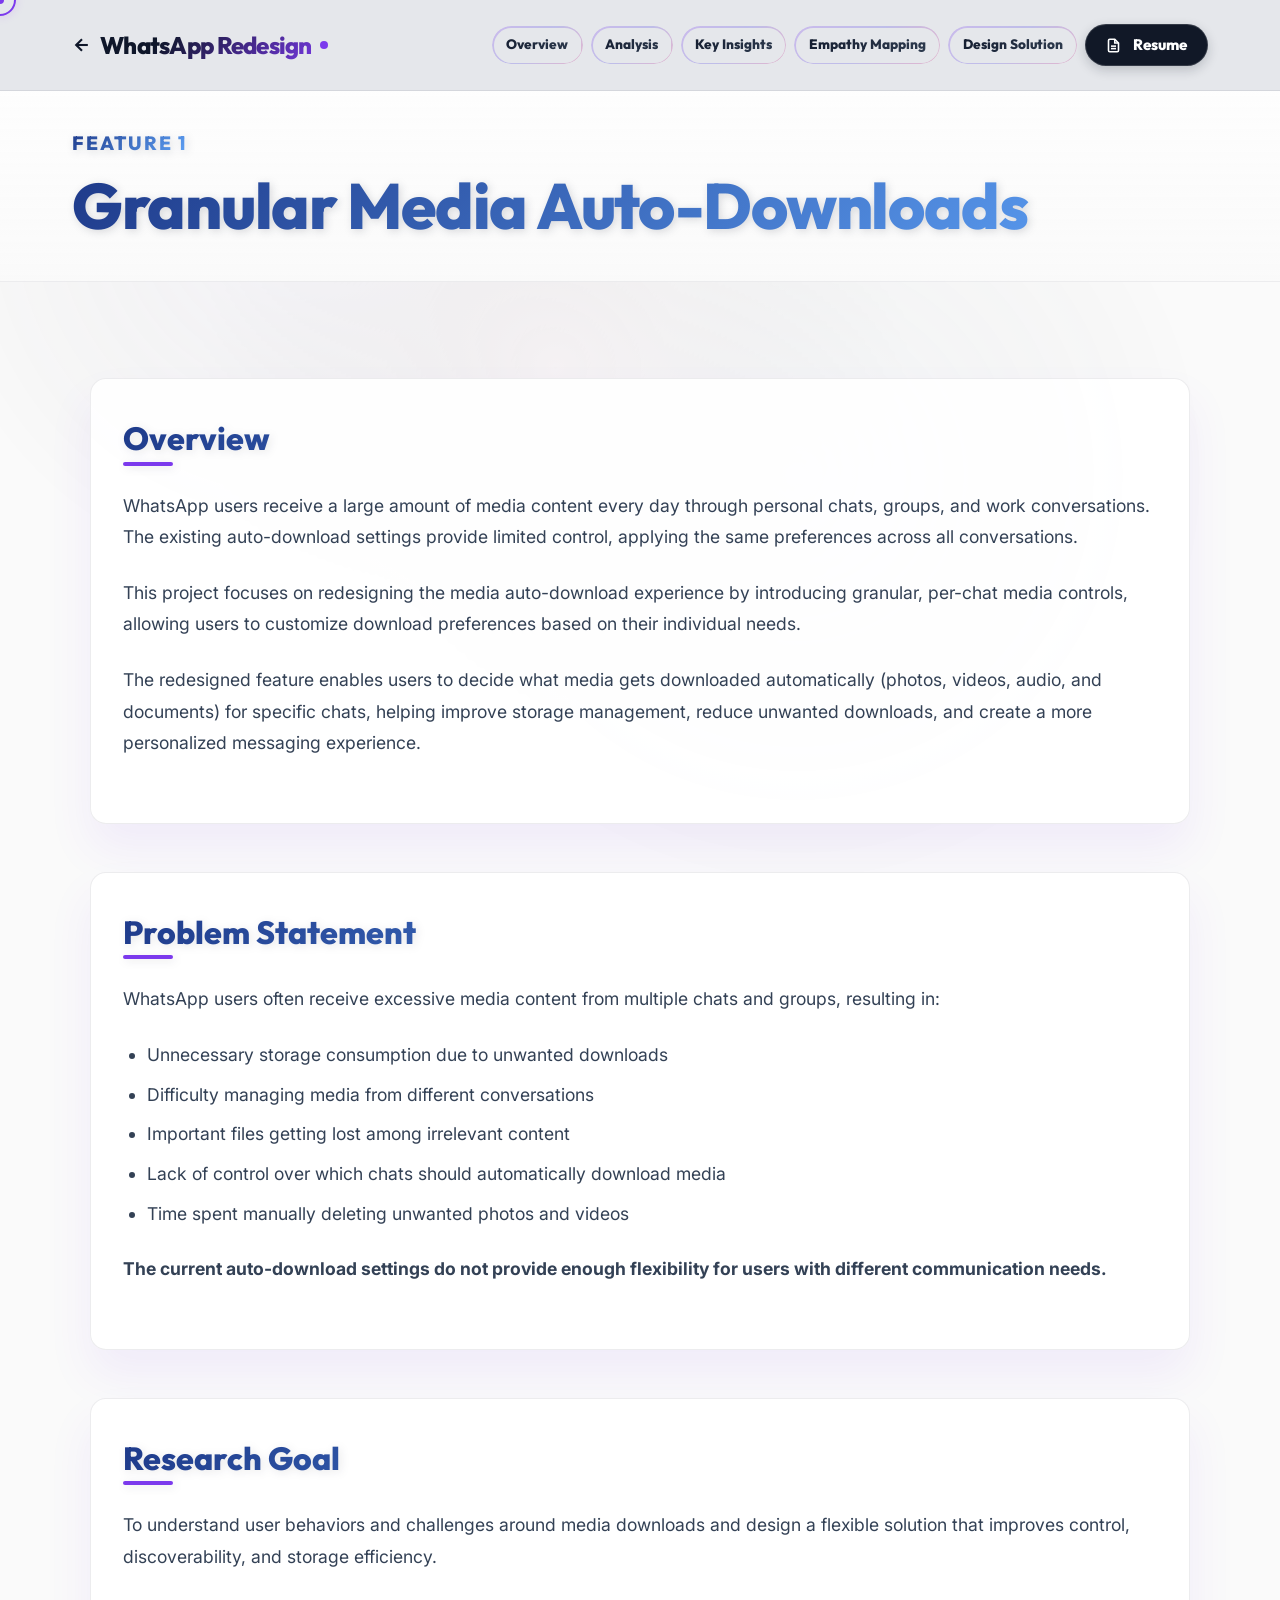
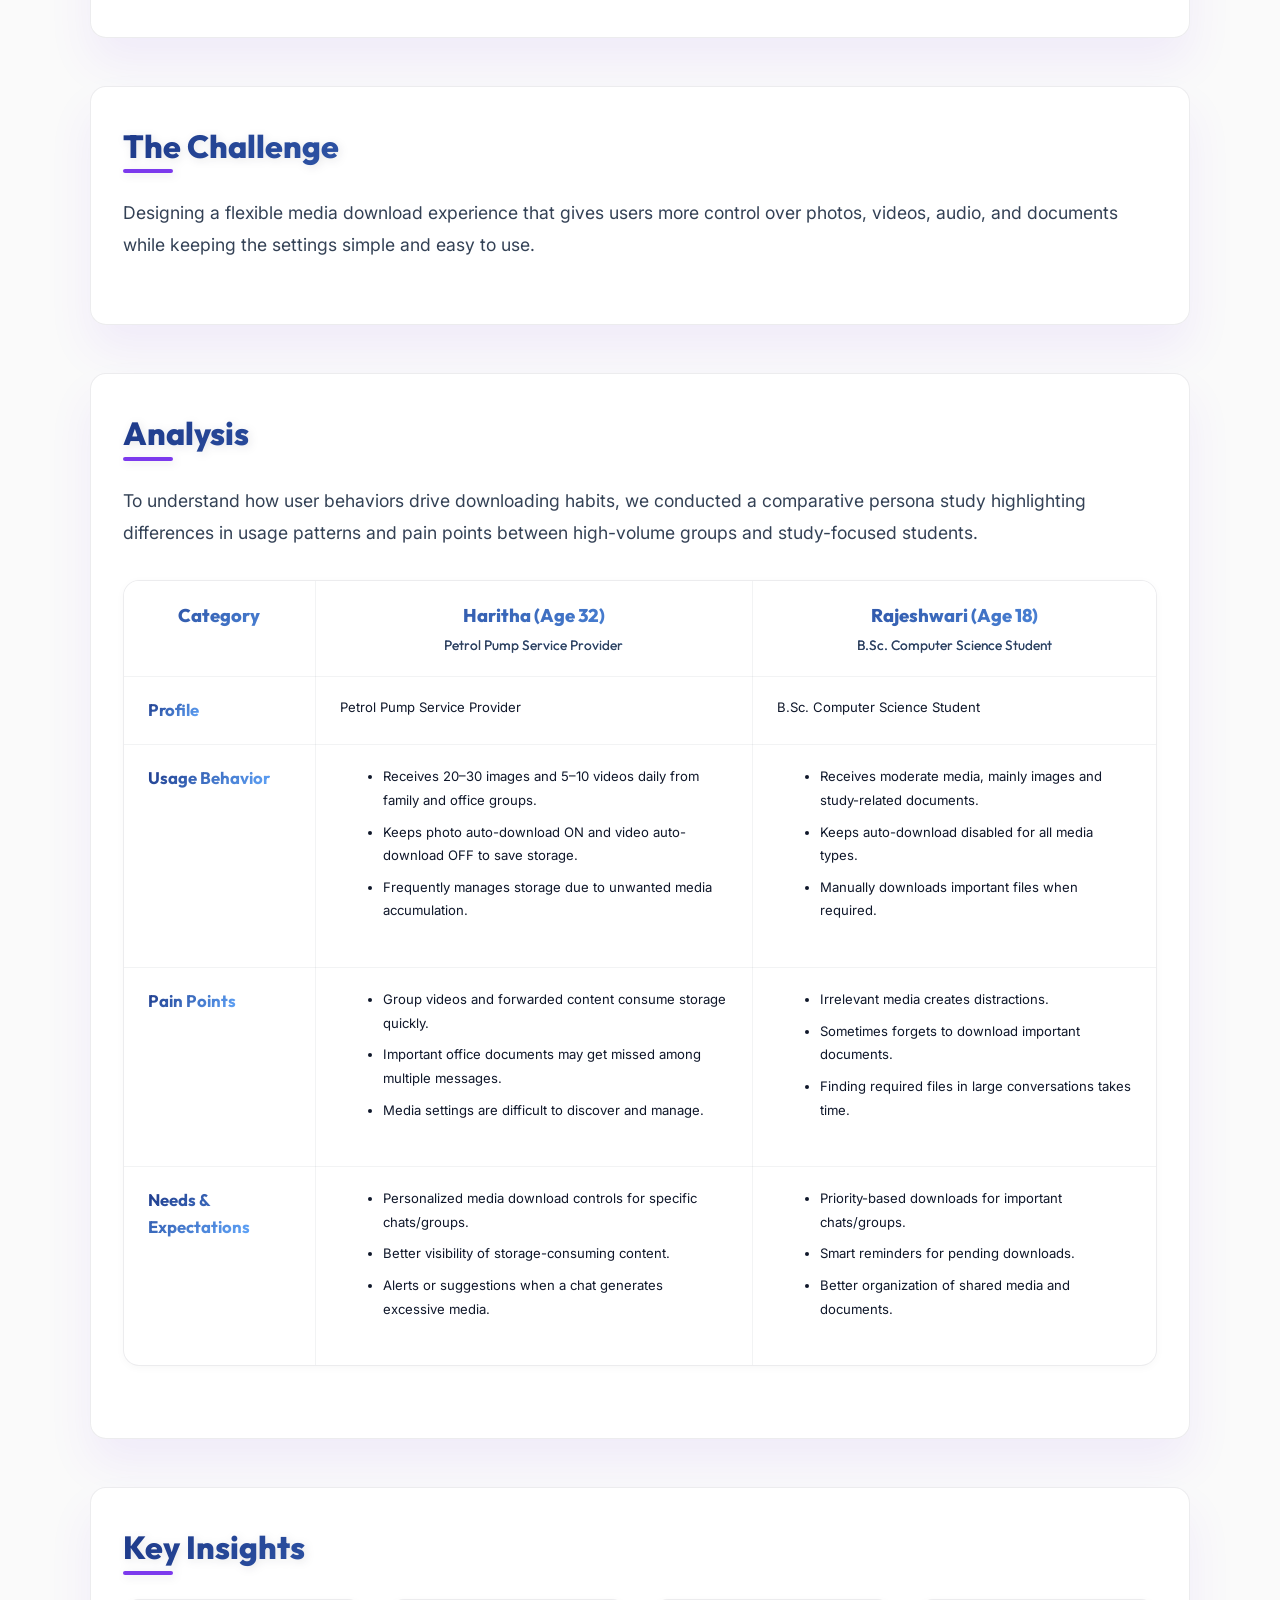
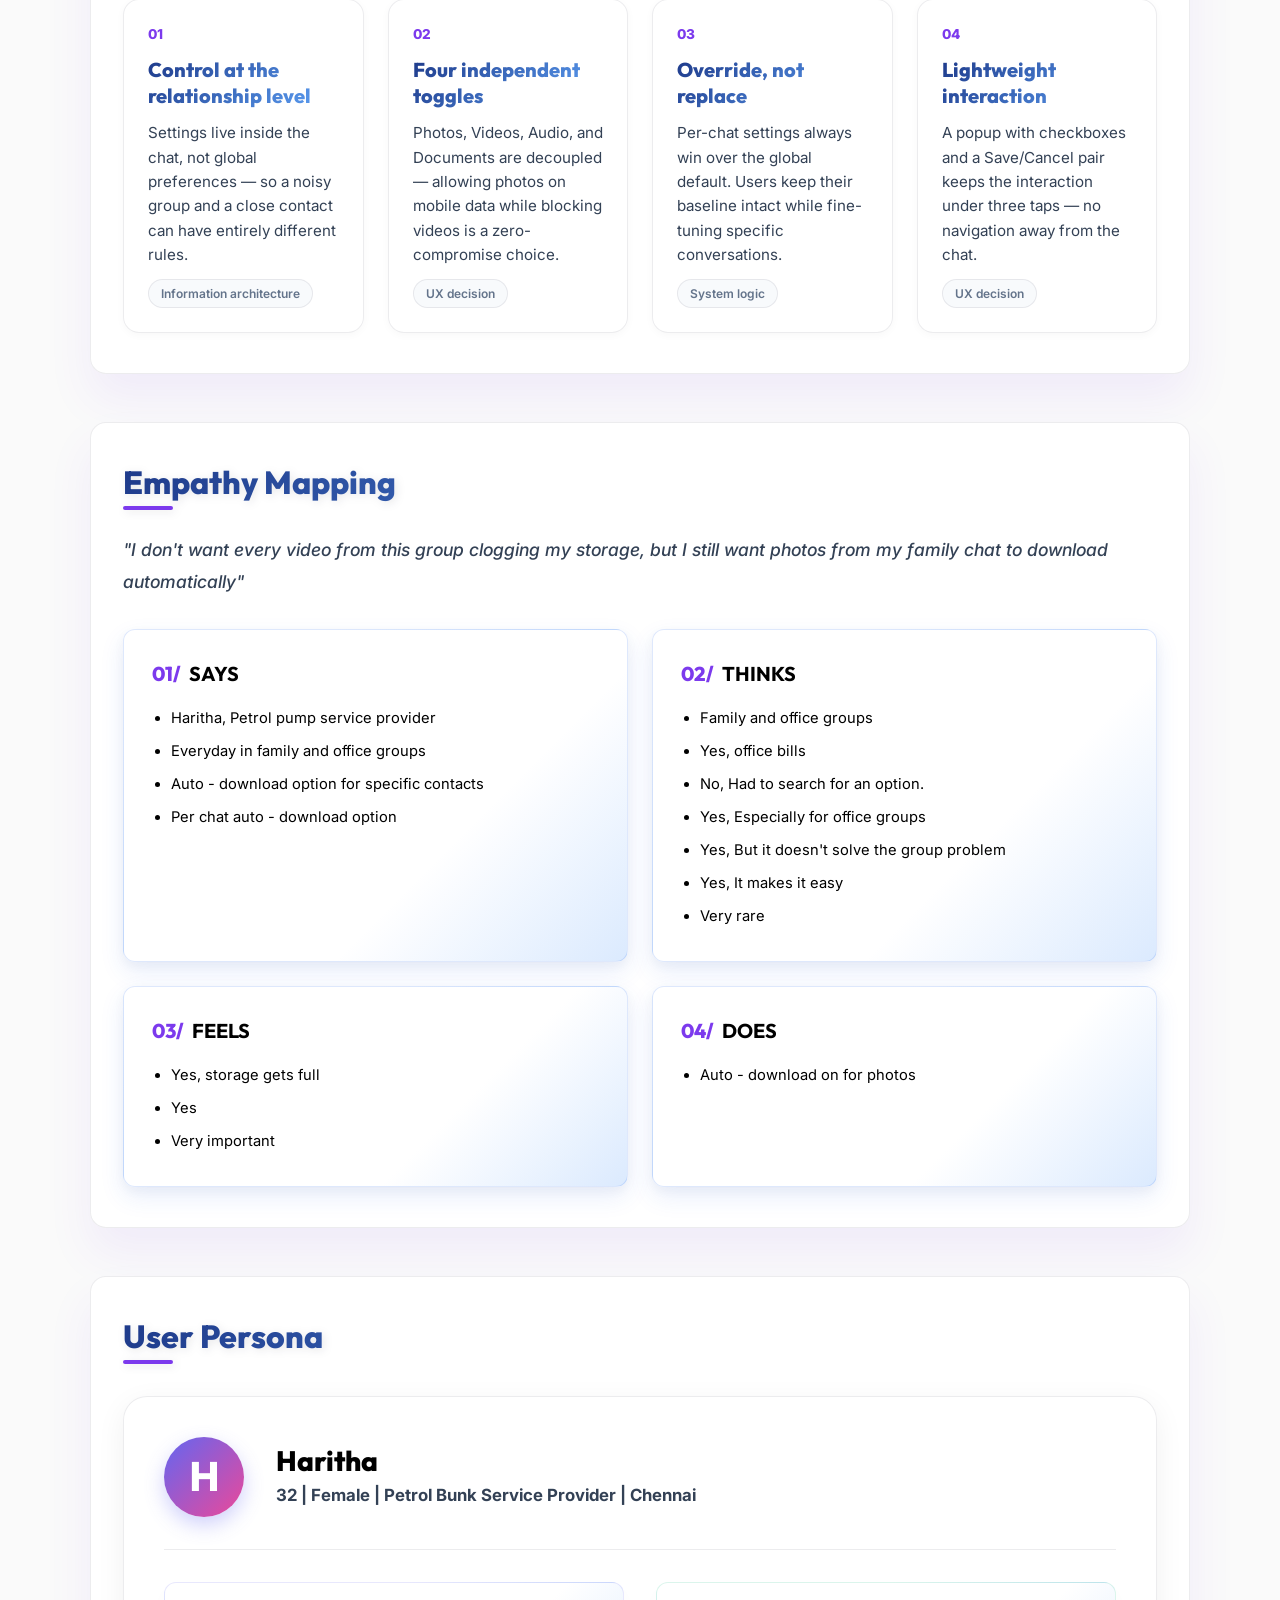
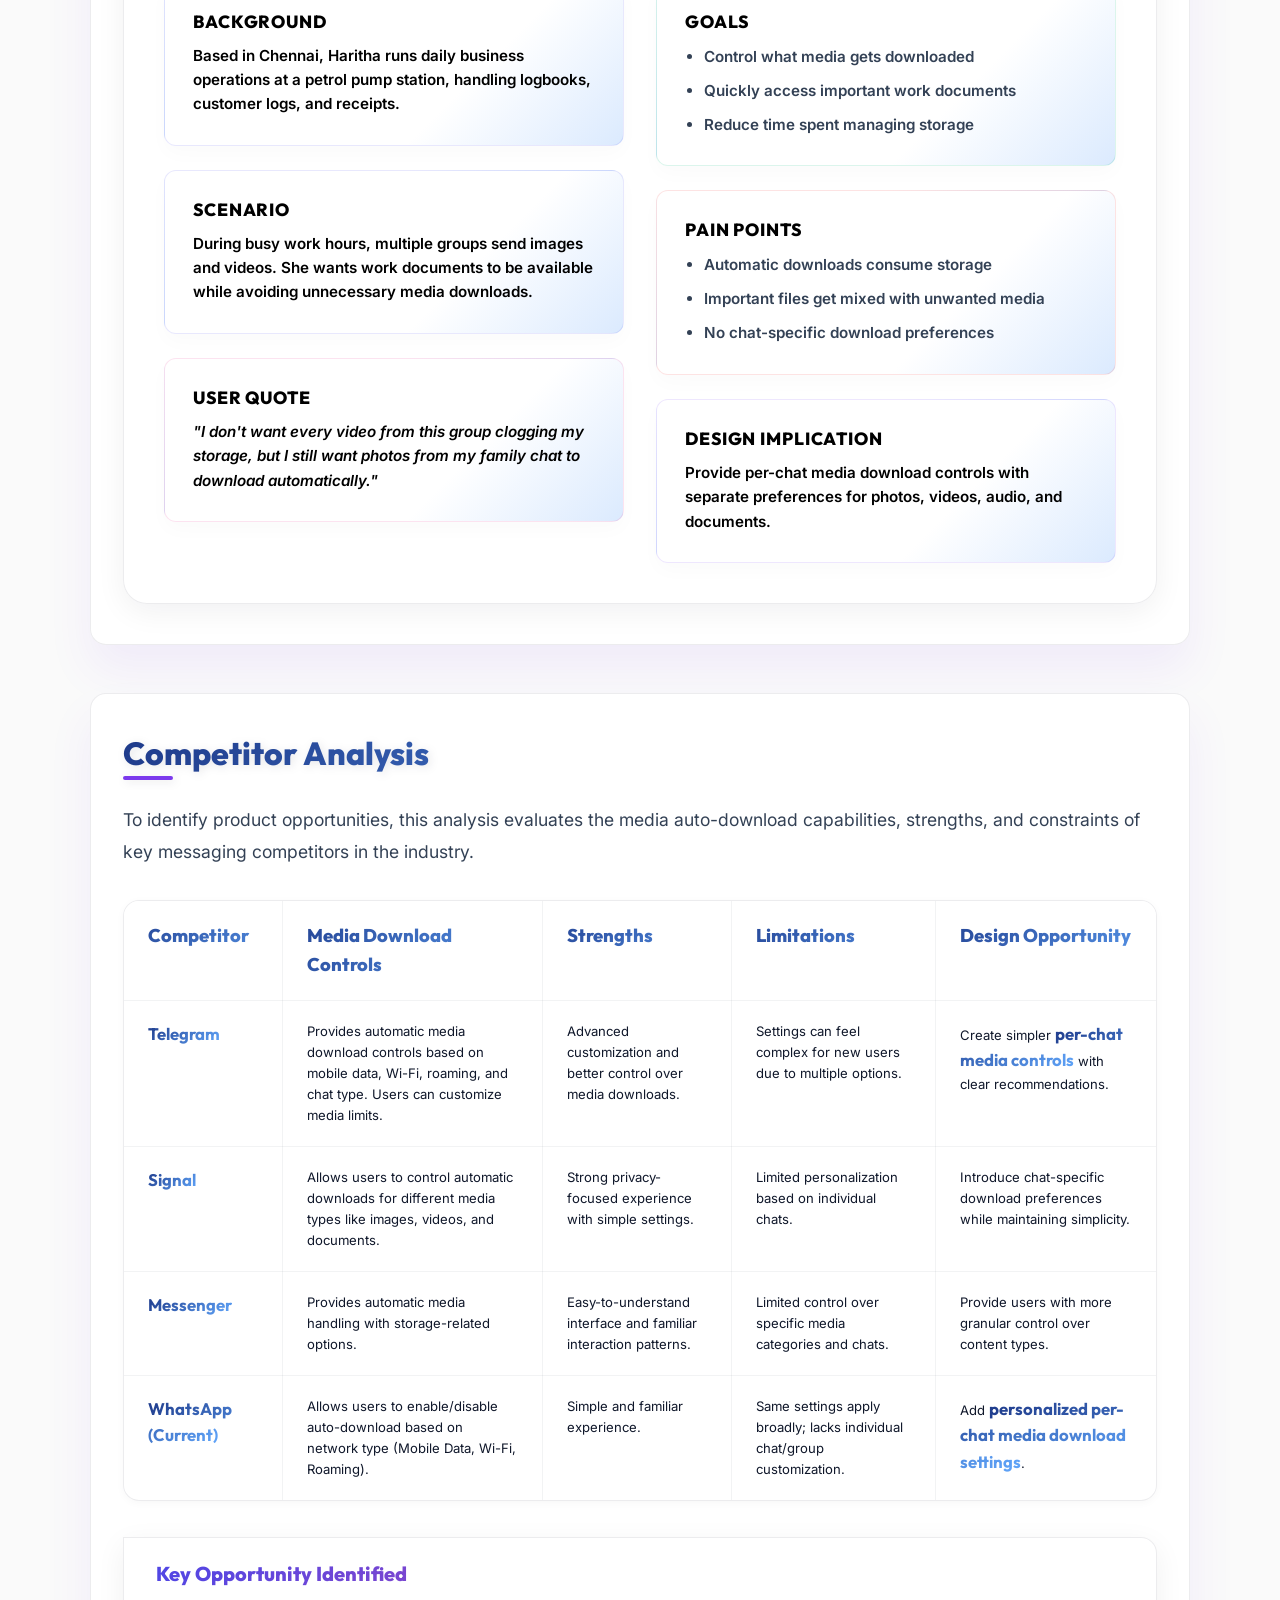
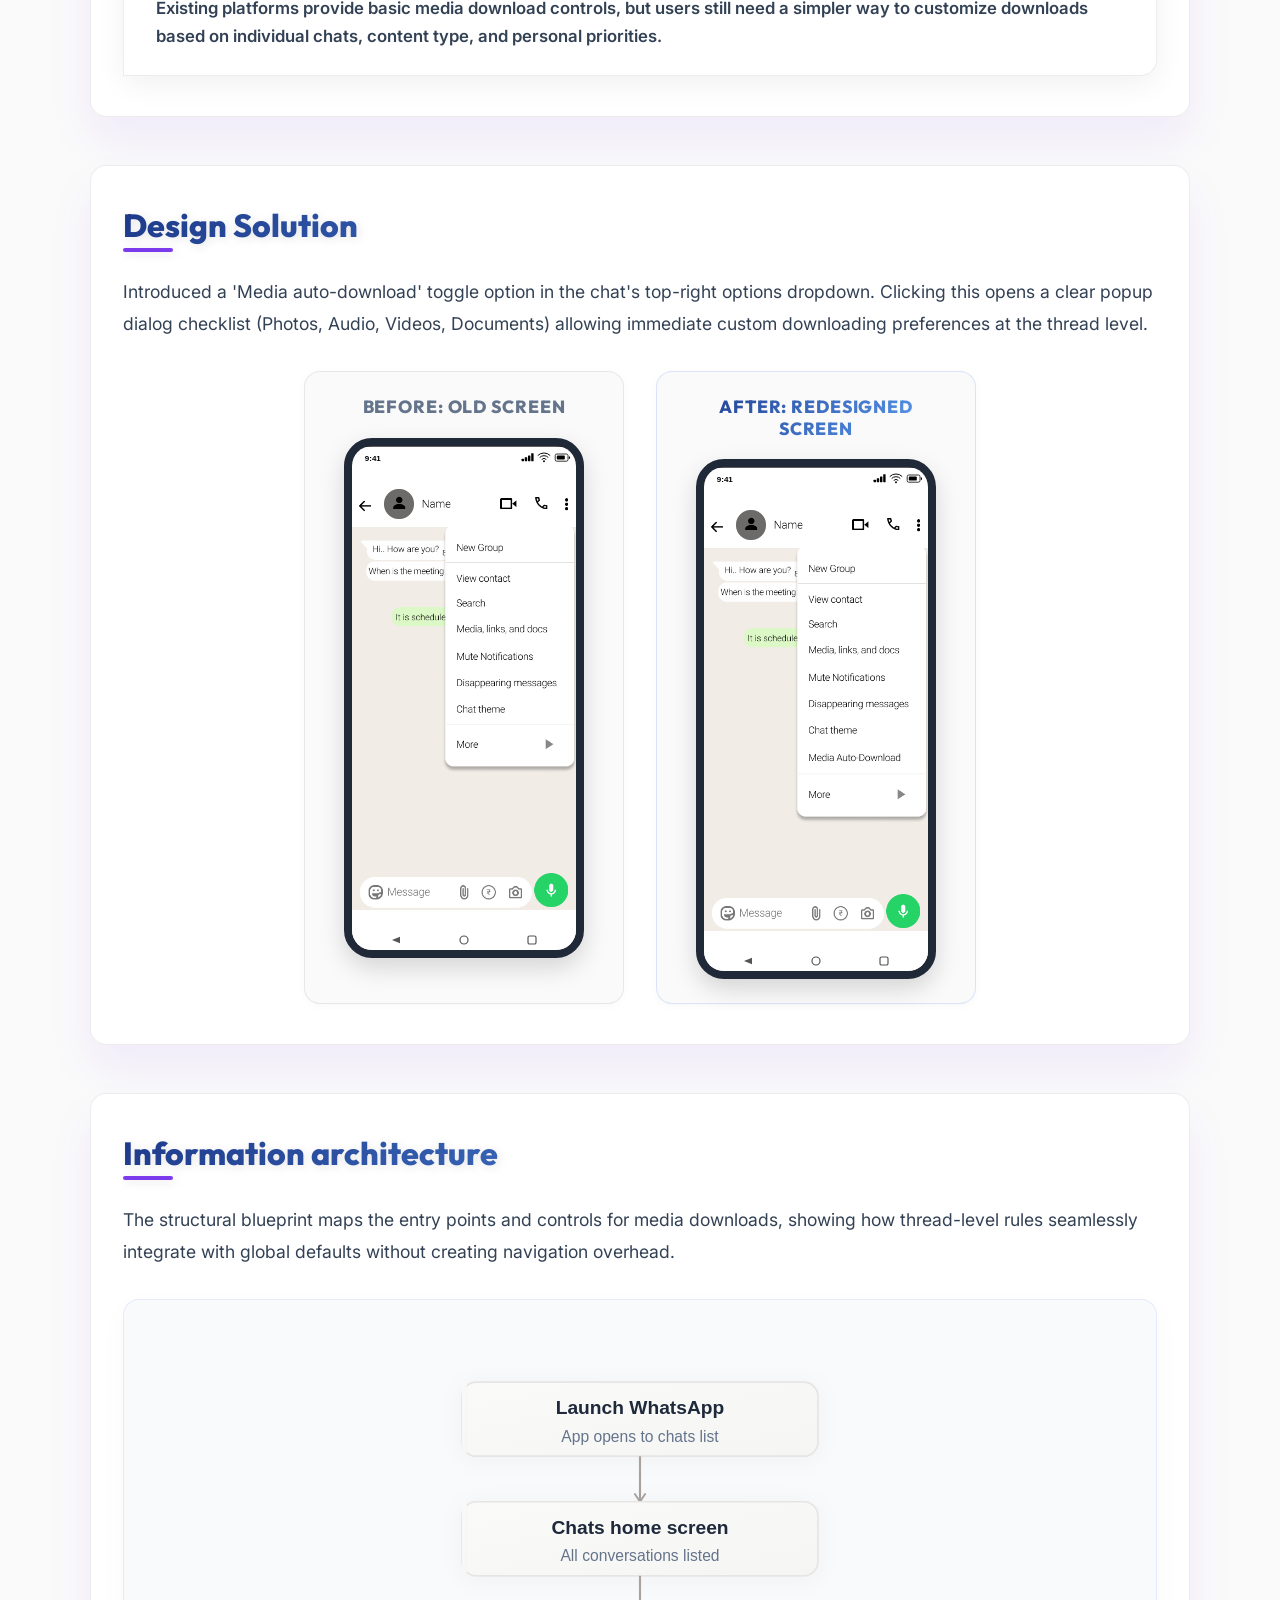
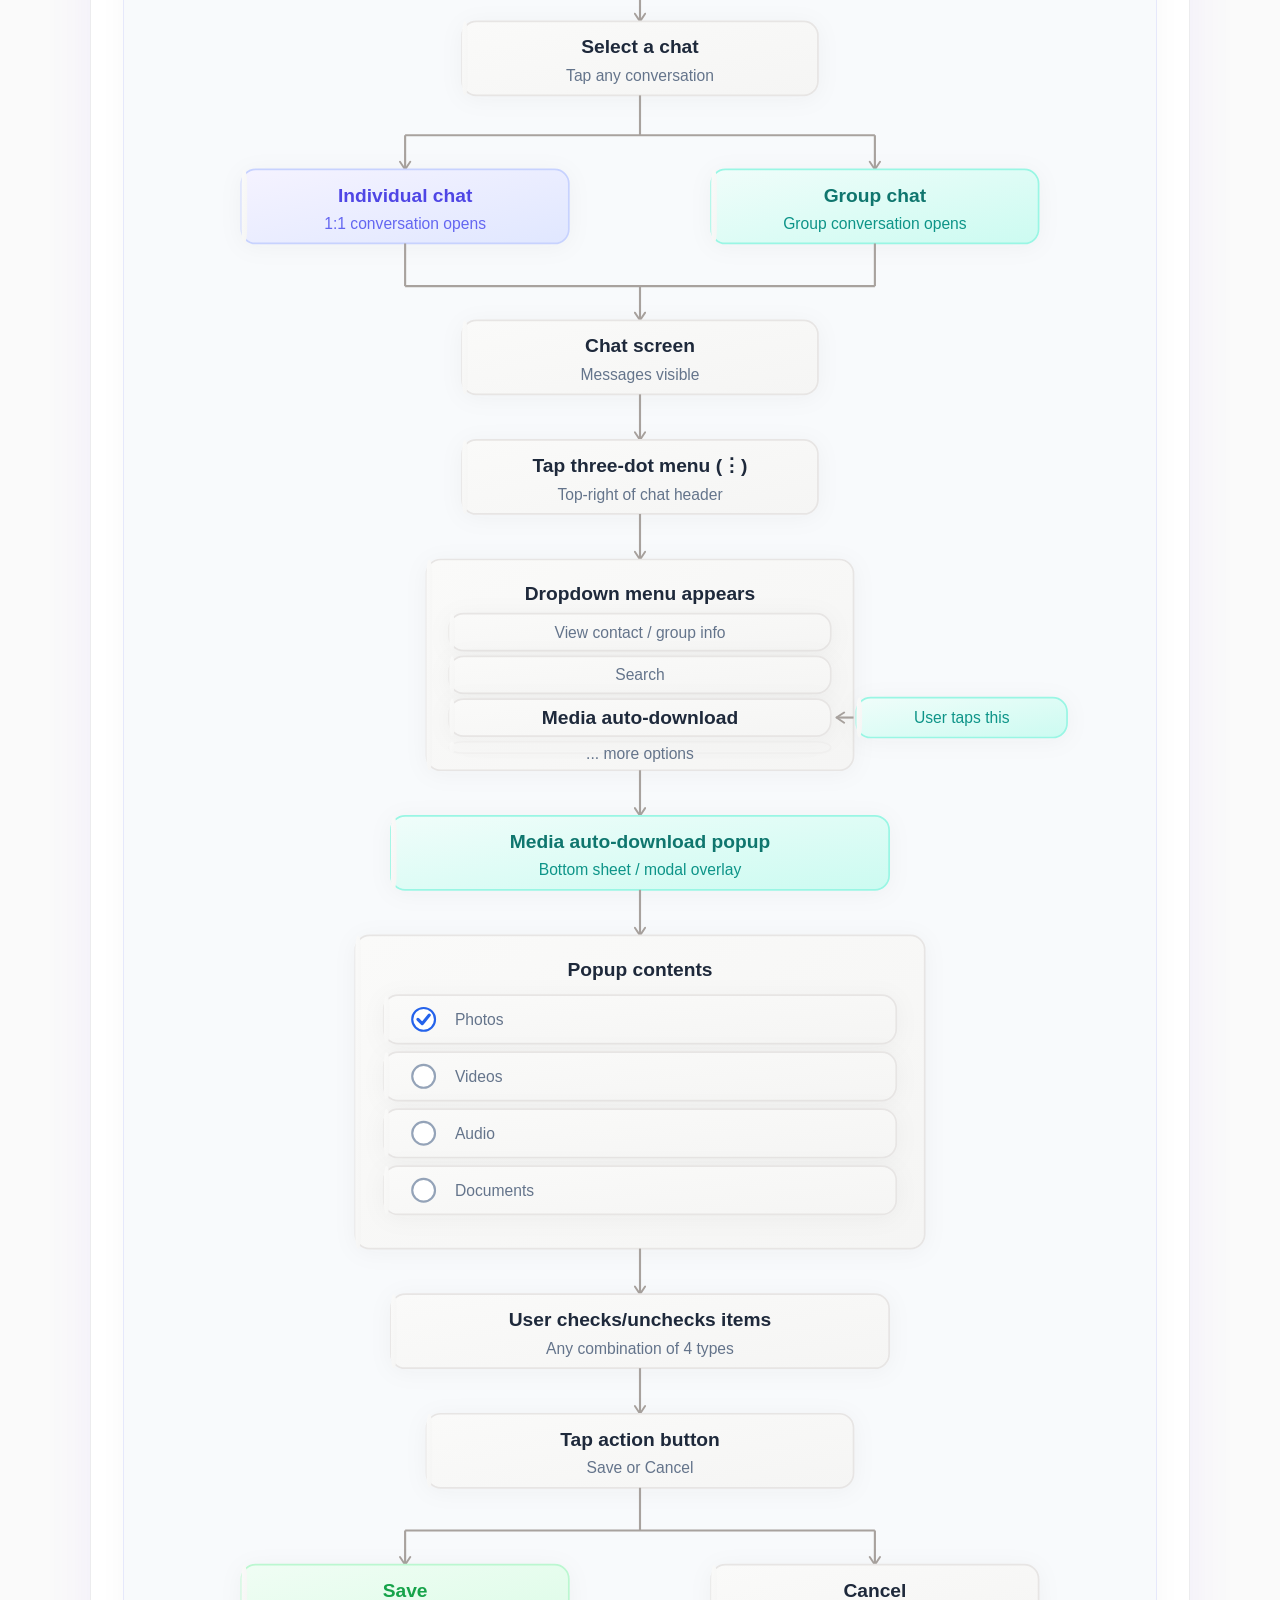
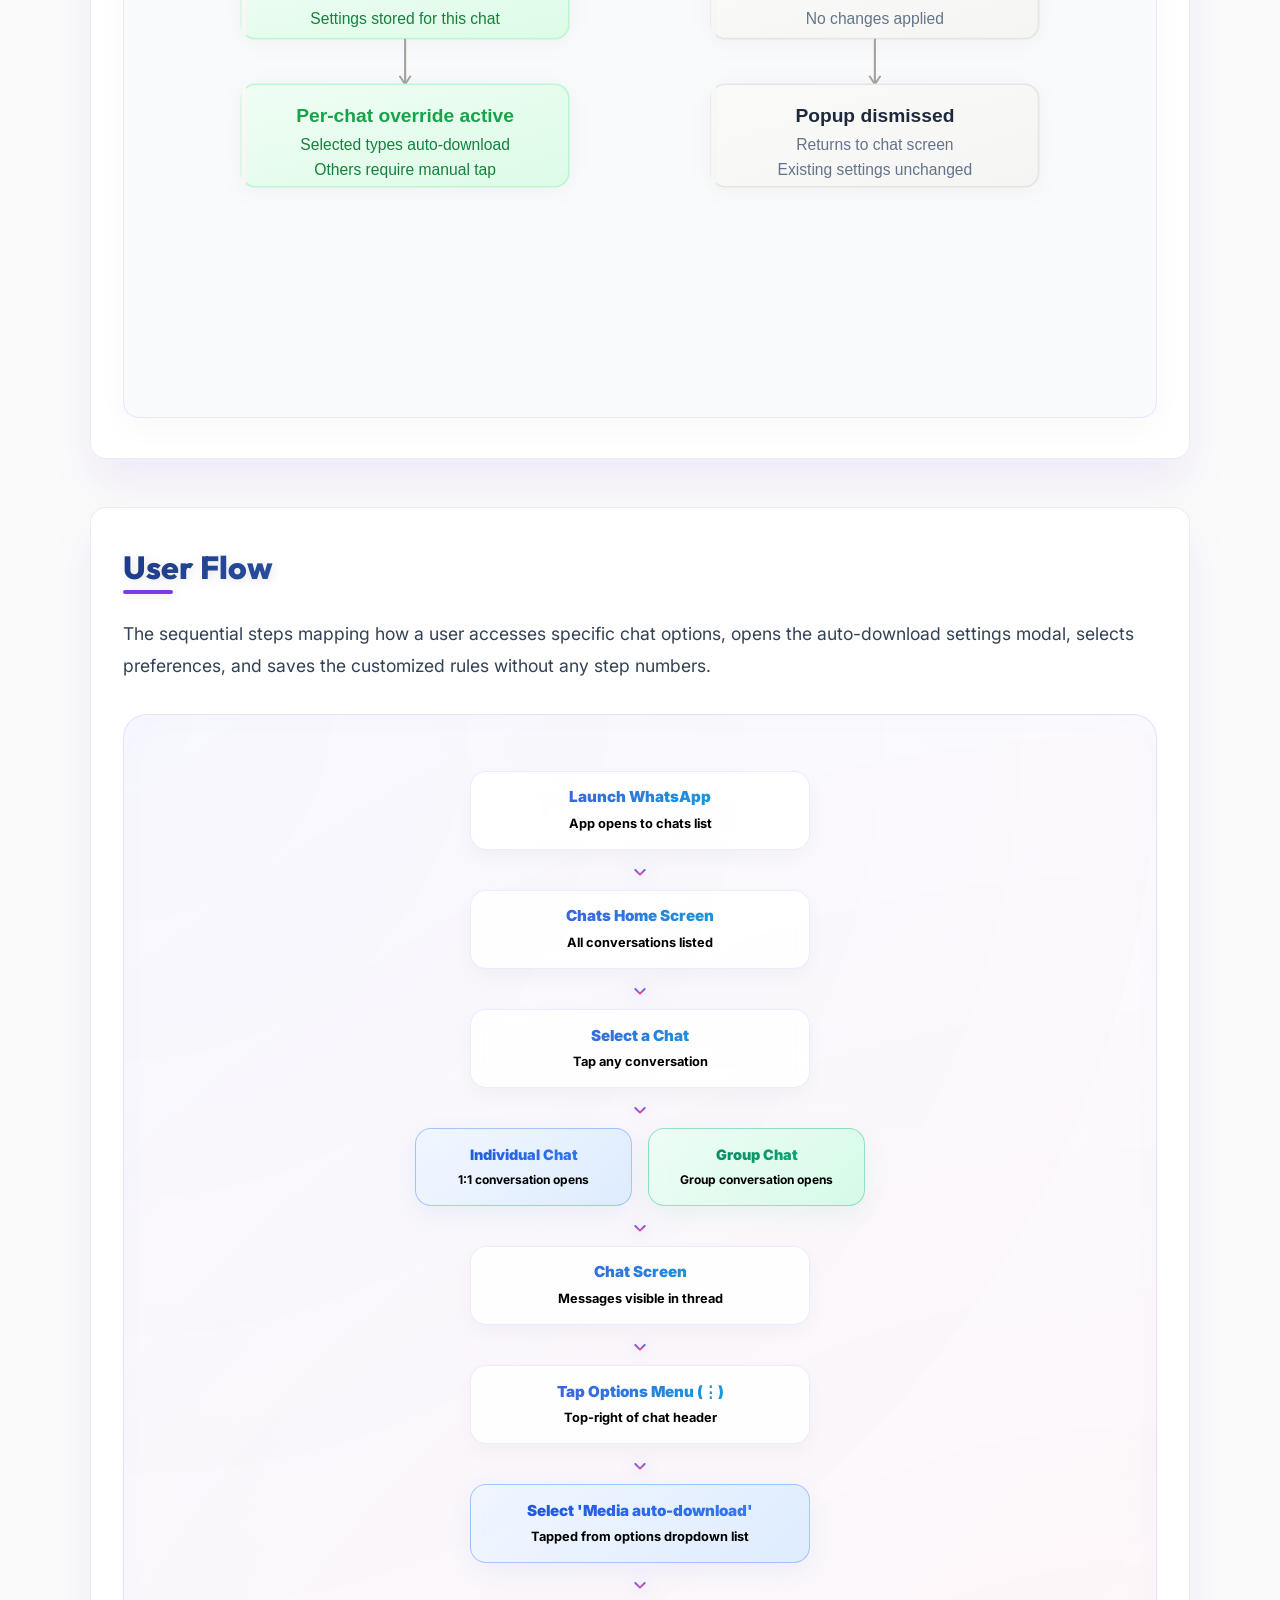
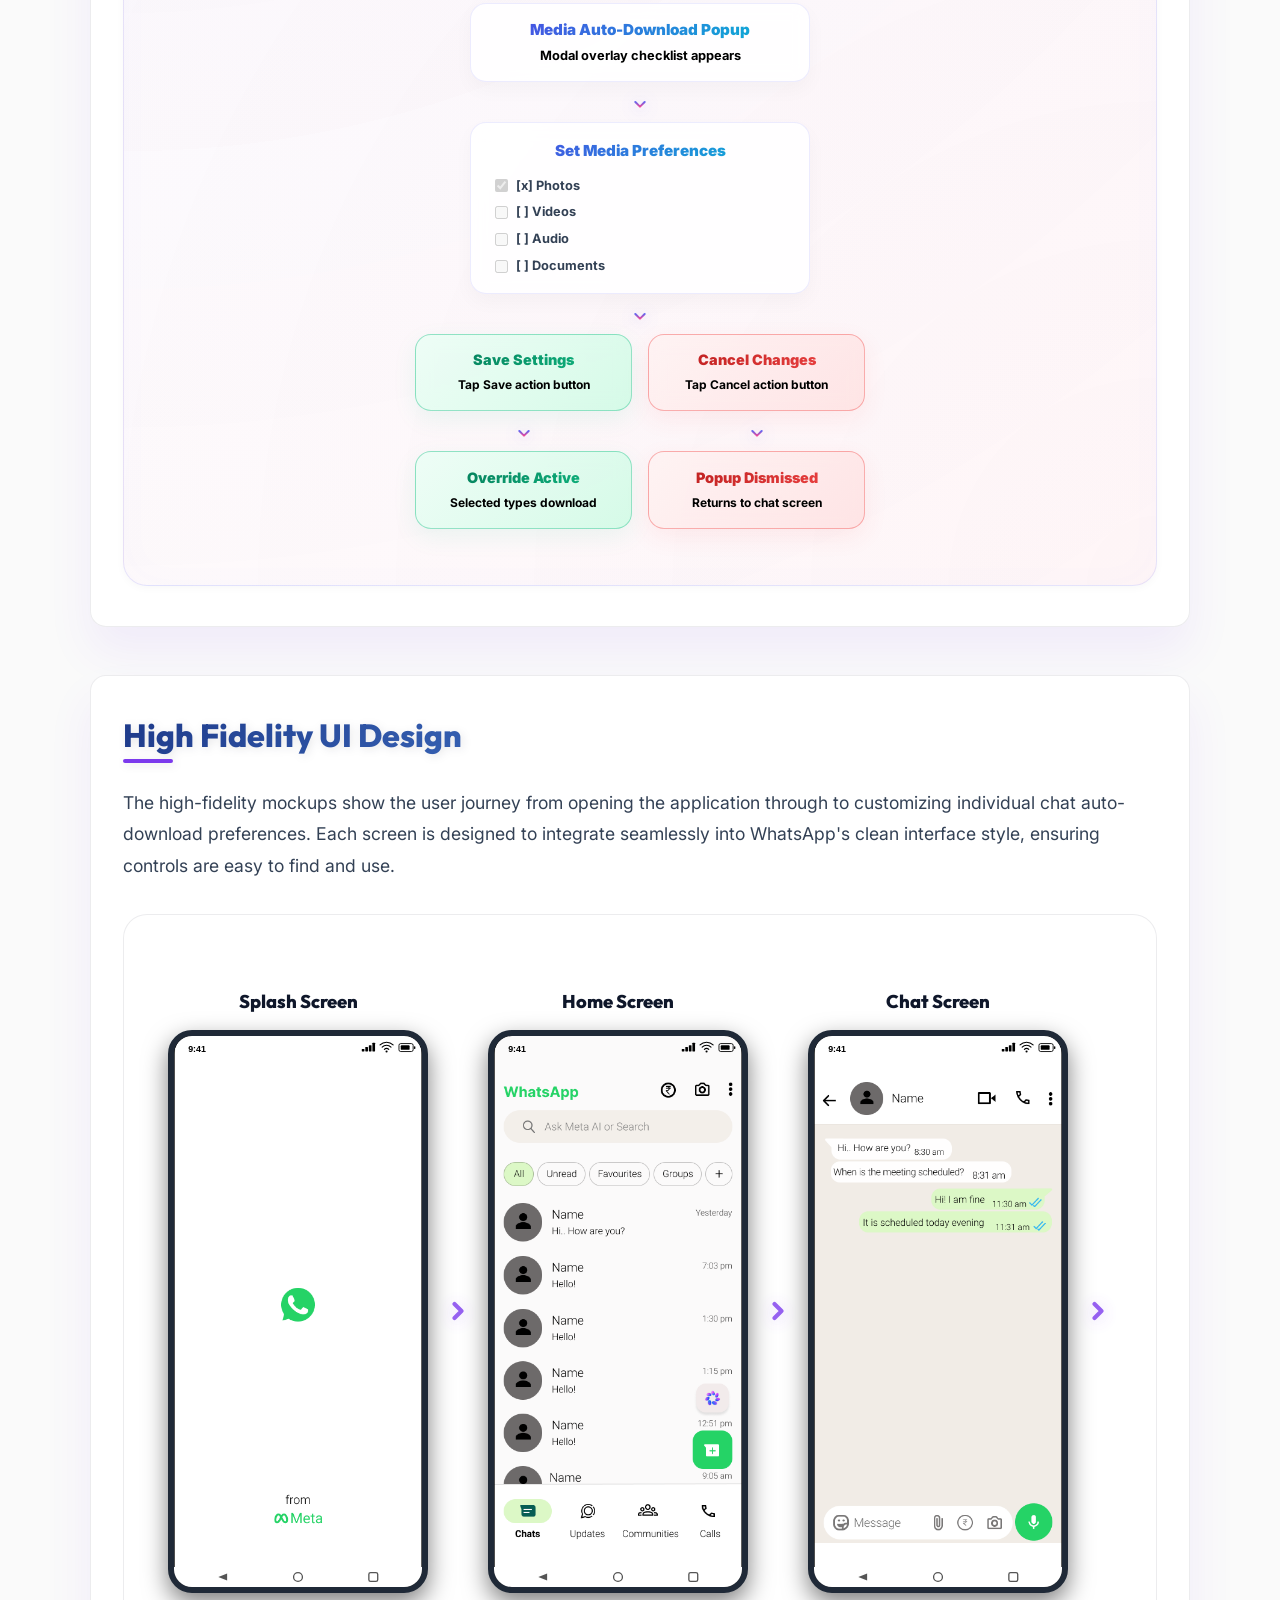
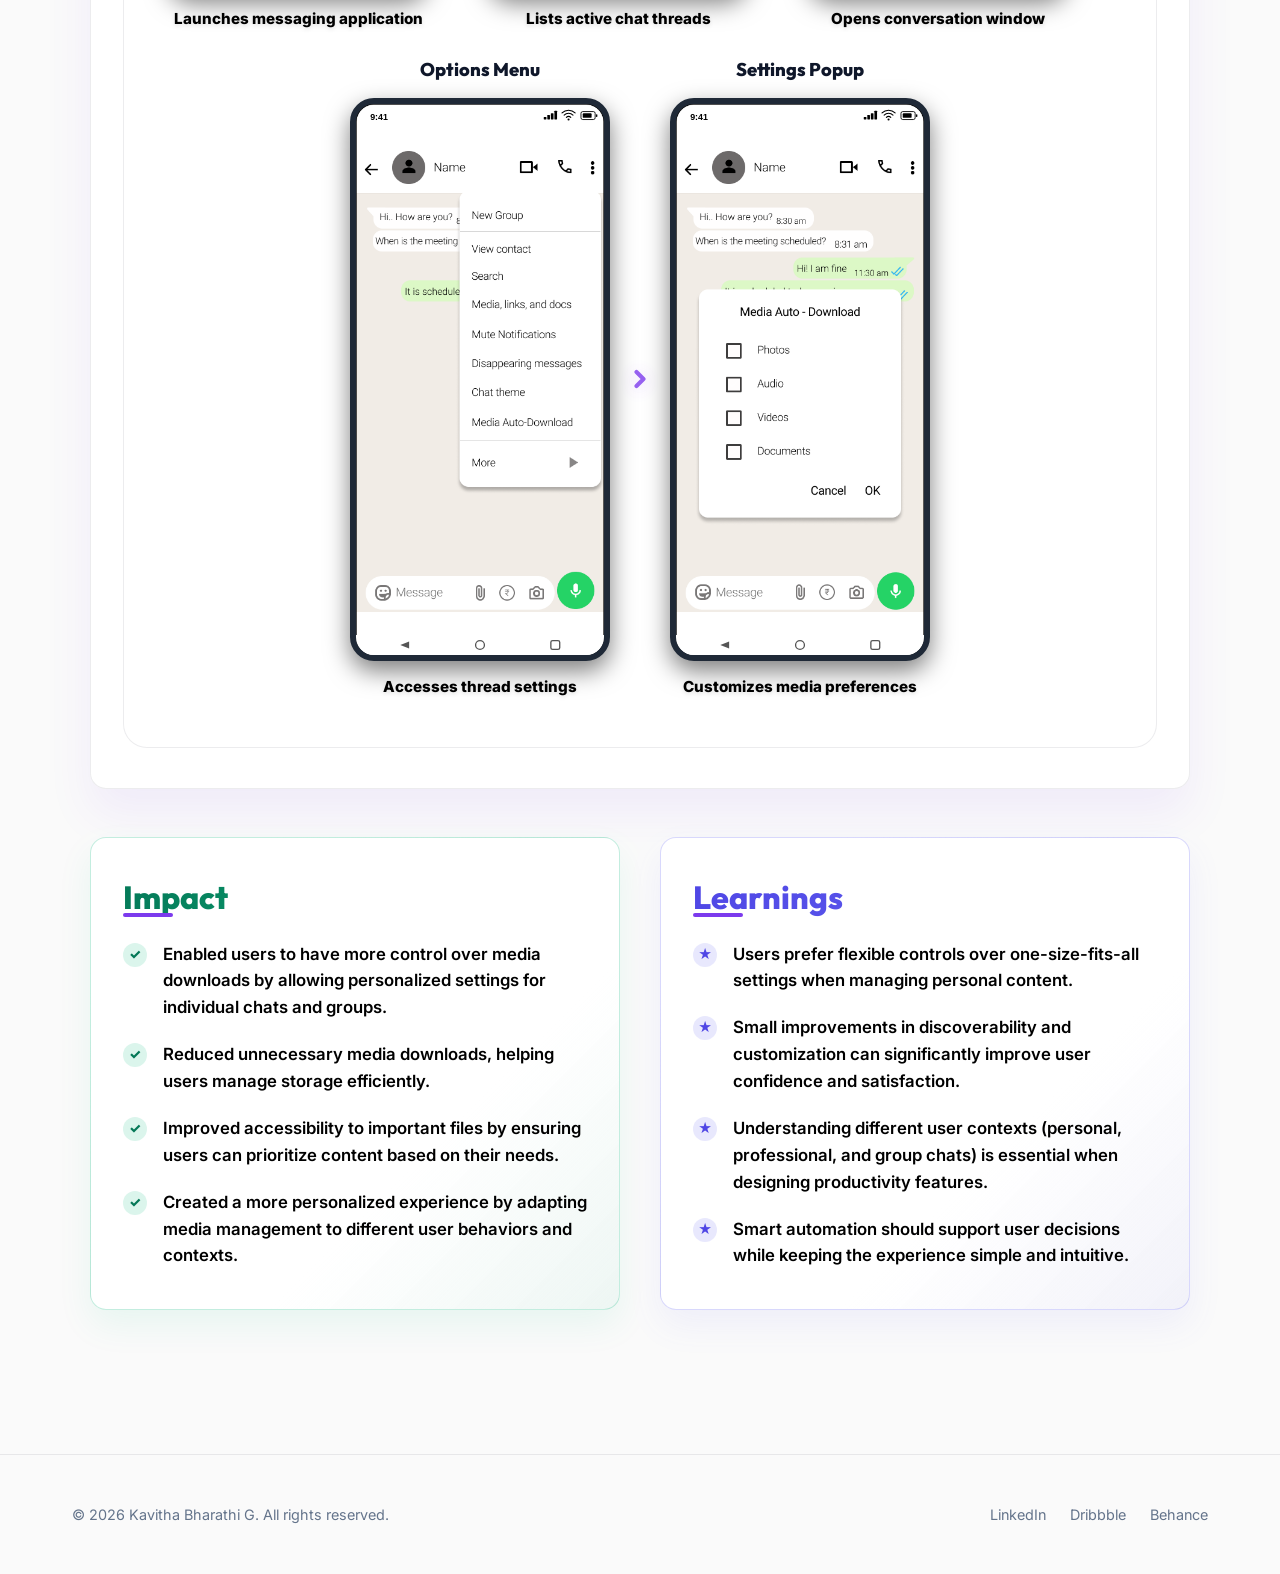
==== commit ff4ba8ee: "feat: add resume button next to contact linking to compiled PDF" ====
--- a/granular_media_downloads.html
+++ b/granular_media_downloads.html
@@ -97,6 +97,10 @@
                 <a href="#insights" class="nav-item-box interactive">Key Insights</a>
                 <a href="#empathy" class="nav-item-box interactive">Empathy Mapping</a>
                 <a href="#solution" class="nav-item-box interactive">Design Solution</a>
+                <a href="assets/Kavitha_Bharathi_Resume.pdf" target="_blank" class="nav-resume-btn interactive">
+                    <svg width="15" height="15" viewBox="0 0 24 24" fill="none" stroke="currentColor" stroke-width="2.5" style="margin-right: 4px; vertical-align: middle;"><path d="M14 2H6a2 2 0 0 0-2 2v16a2 2 0 0 0 2 2h12a2 2 0 0 0 2-2V8z"></path><polyline points="14 2 14 8 20 8"></polyline><line x1="16" y1="13" x2="8" y2="13"></line><line x1="16" y1="17" x2="8" y2="17"></line></svg>
+                    <span>Resume</span>
+                </a>
             </div>
         </div>
     </nav>
--- a/style.css
+++ b/style.css
@@ -308,6 +308,40 @@
     opacity: 1;
 }
 
+/* Resume Navigation Button */
+.nav-resume-btn {
+    display: inline-flex;
+    align-items: center;
+    gap: 0.5rem;
+    padding: 0.5rem 1.25rem;
+    background-color: #111827; /* Dark charcoal/slate color */
+    color: #ffffff !important;
+    font-family: var(--font-heading);
+    font-size: 0.95rem;
+    font-weight: 800;
+    border-radius: 50px;
+    border: 1px solid rgba(255, 255, 255, 0.15);
+    text-decoration: none;
+    transition: var(--transition-bounce);
+    box-shadow: 0 4px 12px rgba(17, 24, 39, 0.2);
+}
+
+.nav-resume-btn:hover {
+    background-color: #1f2937; /* Slightly lighter slate */
+    transform: translateY(-2px);
+    box-shadow: 0 8px 20px rgba(17, 24, 39, 0.35);
+    border-color: rgba(255, 255, 255, 0.3);
+}
+
+.nav-resume-btn svg {
+    color: #ffffff;
+    transition: transform 0.3s ease;
+}
+
+.nav-resume-btn:hover svg {
+    transform: scale(1.1);
+}
+
 
 
 /* Contact Button */
@@ -535,7 +569,7 @@
 
 .hero-avatar {
     width: 100%;
-    max-width: 300px;
+    max-width: 380px;
     height: auto;
     border-radius: 24px;
     box-shadow: var(--shadow-md), 0 10px 30px rgba(124, 58, 237, 0.12);
@@ -2372,7 +2406,7 @@
     }
 
     .hero-avatar {
-        max-width: 220px;
+        max-width: 280px;
     }
 
     .hero-action-new {
@@ -2412,6 +2446,13 @@
         padding: 1rem 2rem;
         width: 80%;
         text-align: center;
+    }
+
+    .nav-right .nav-resume-btn {
+        font-size: 1.5rem;
+        padding: 1rem 2rem;
+        width: 80%;
+        justify-content: center;
     }
 
     /* Spacing adjustments for smaller screens */
